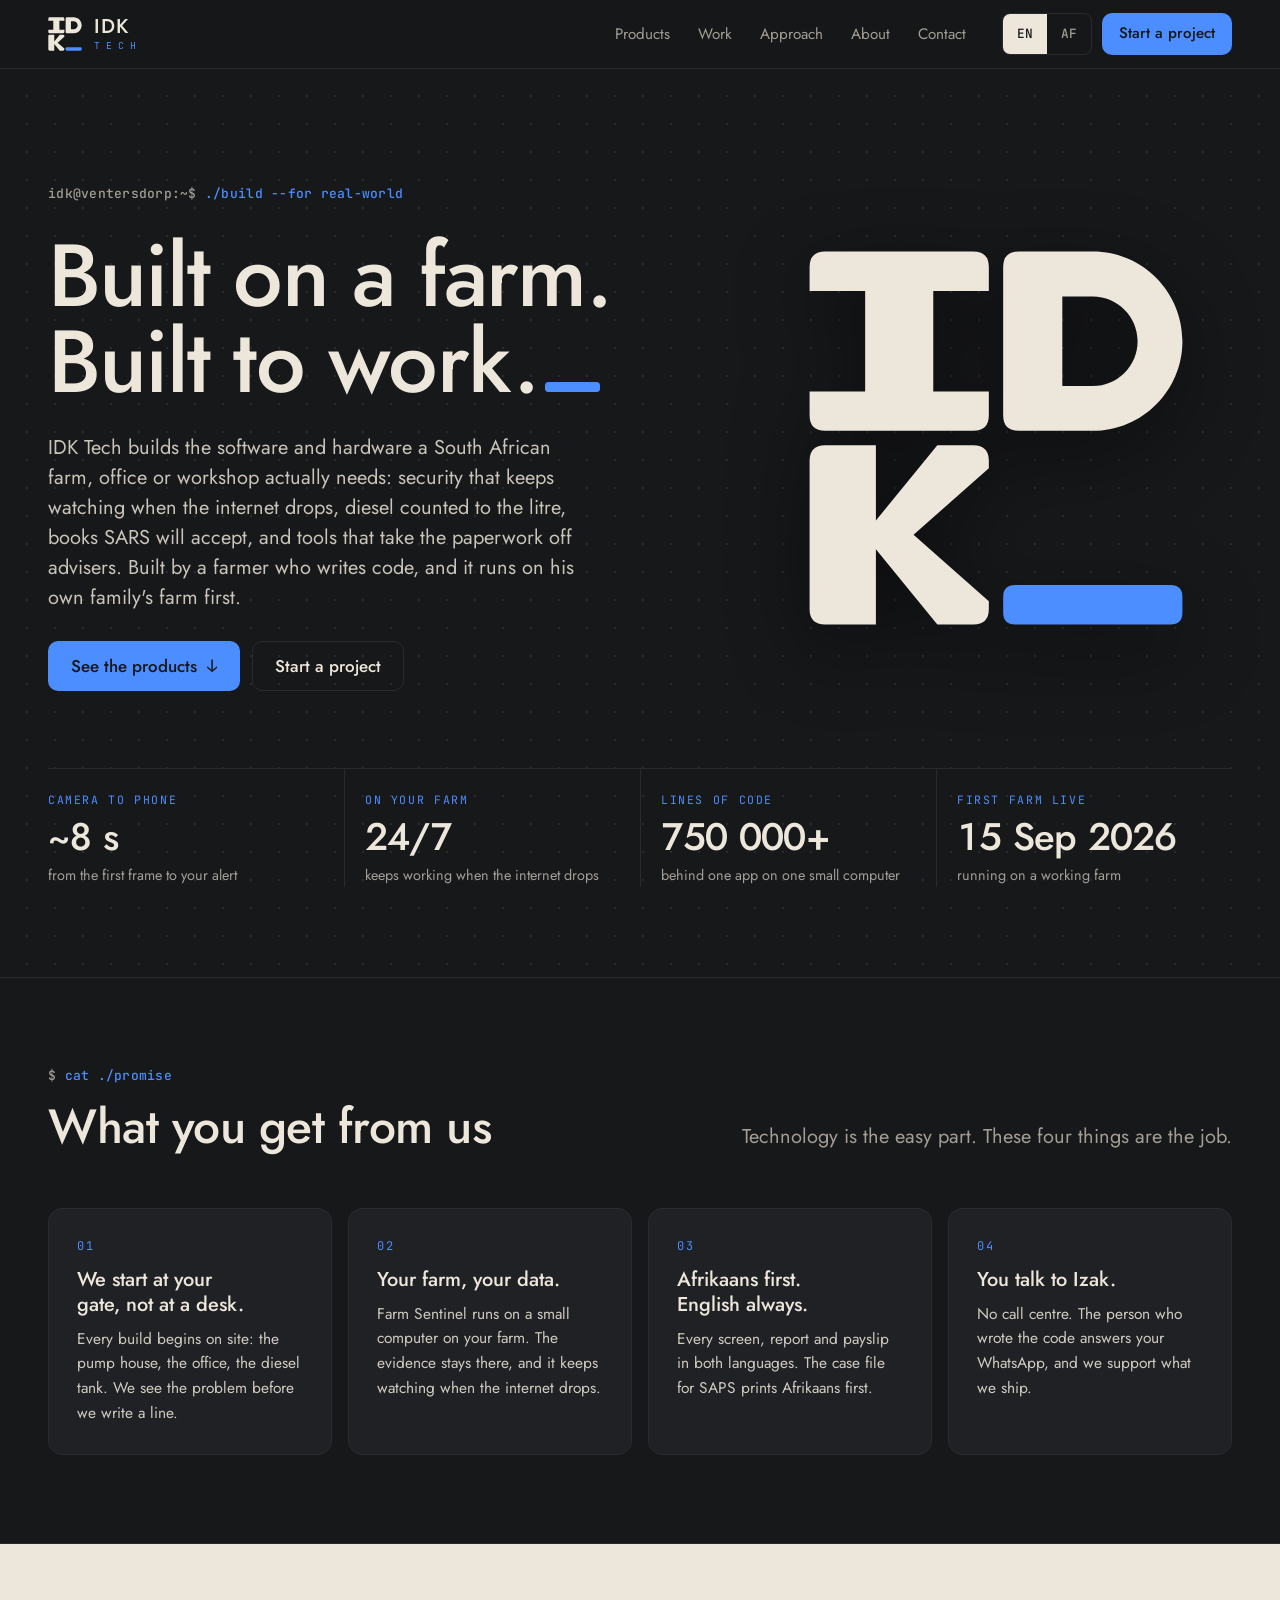
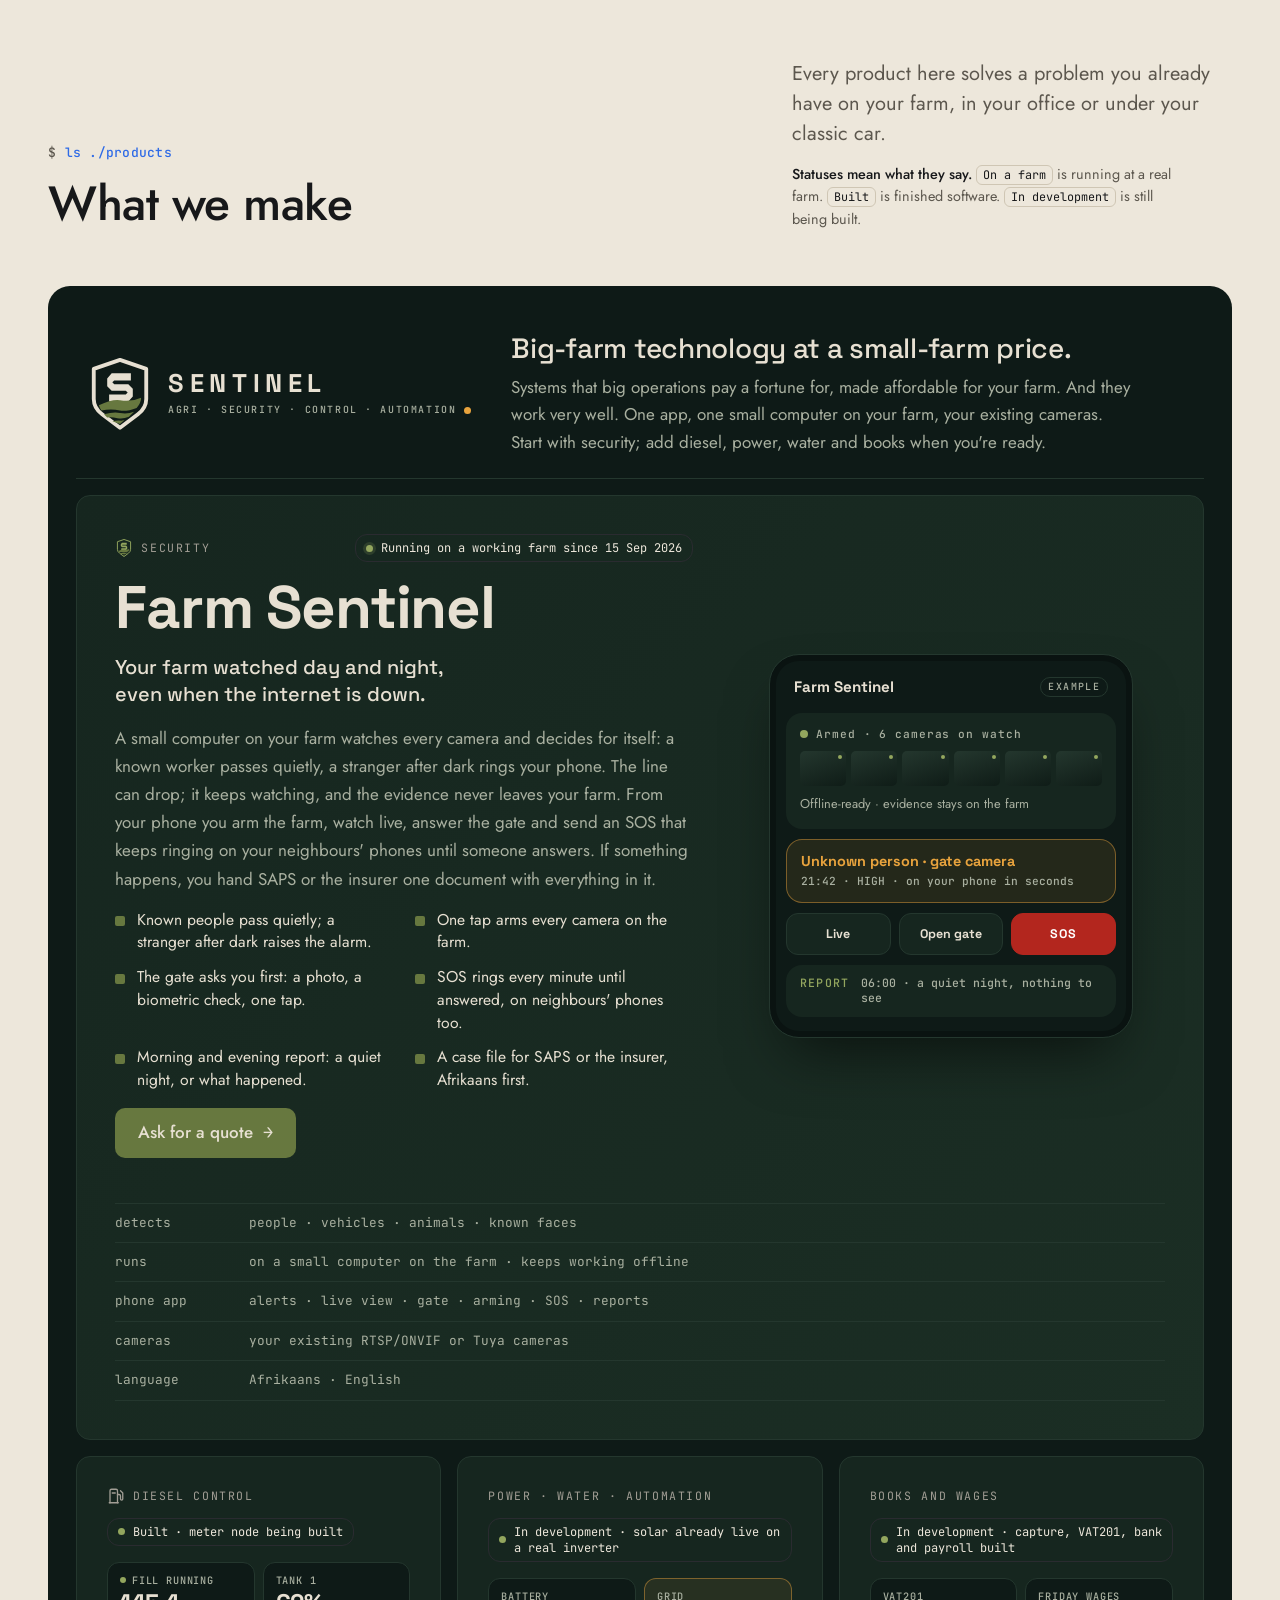
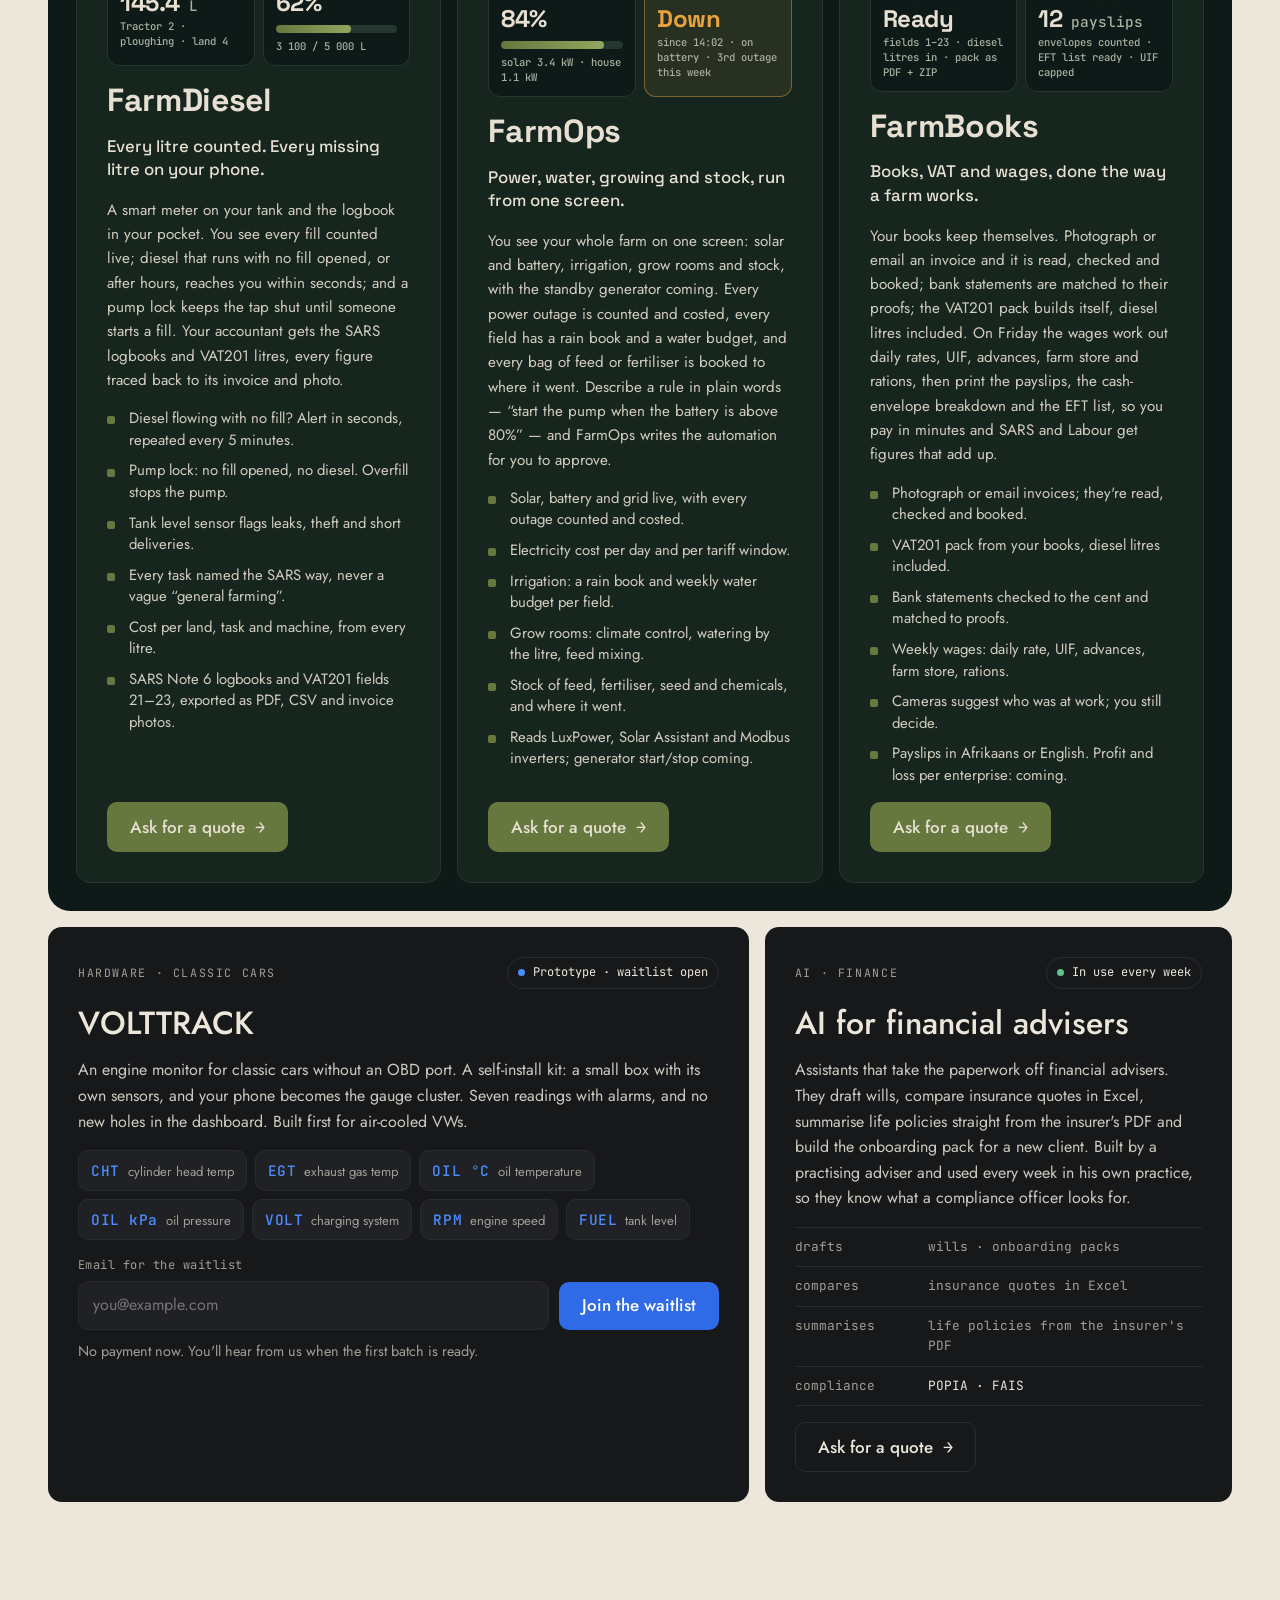
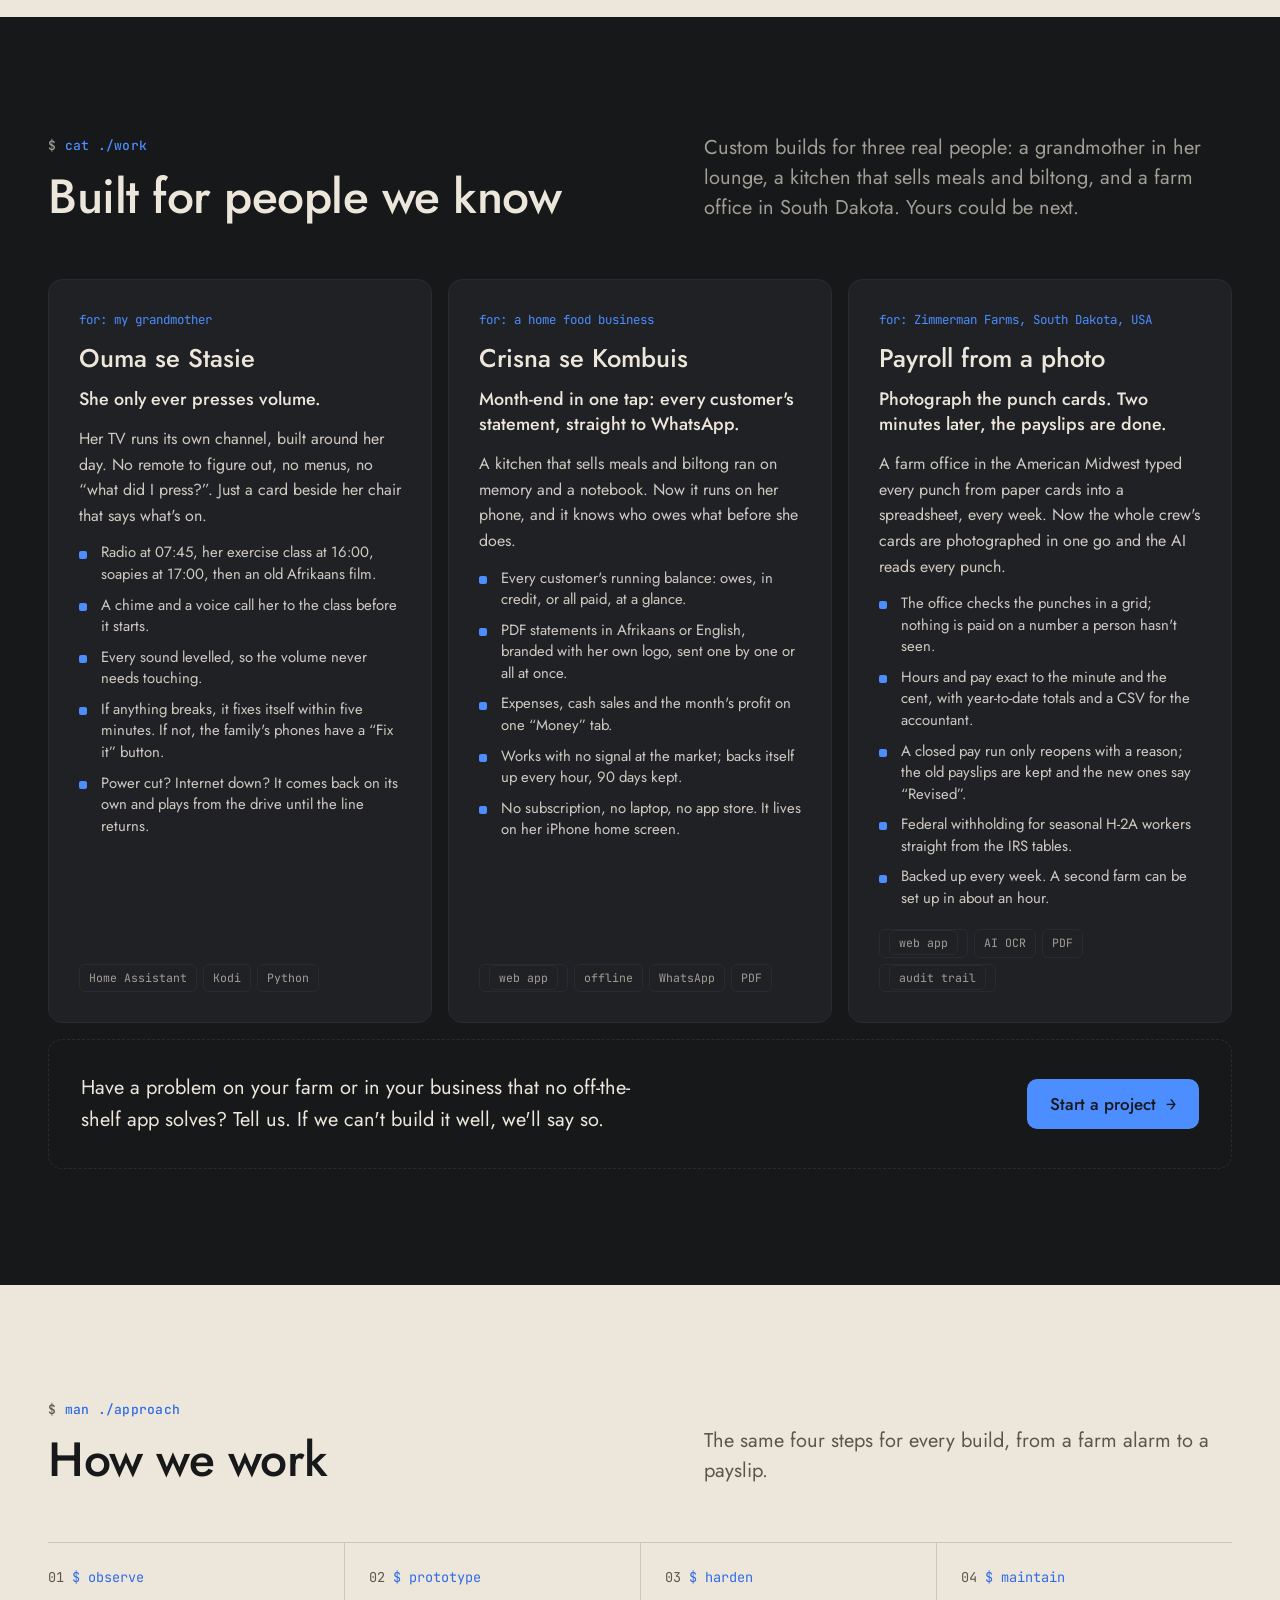
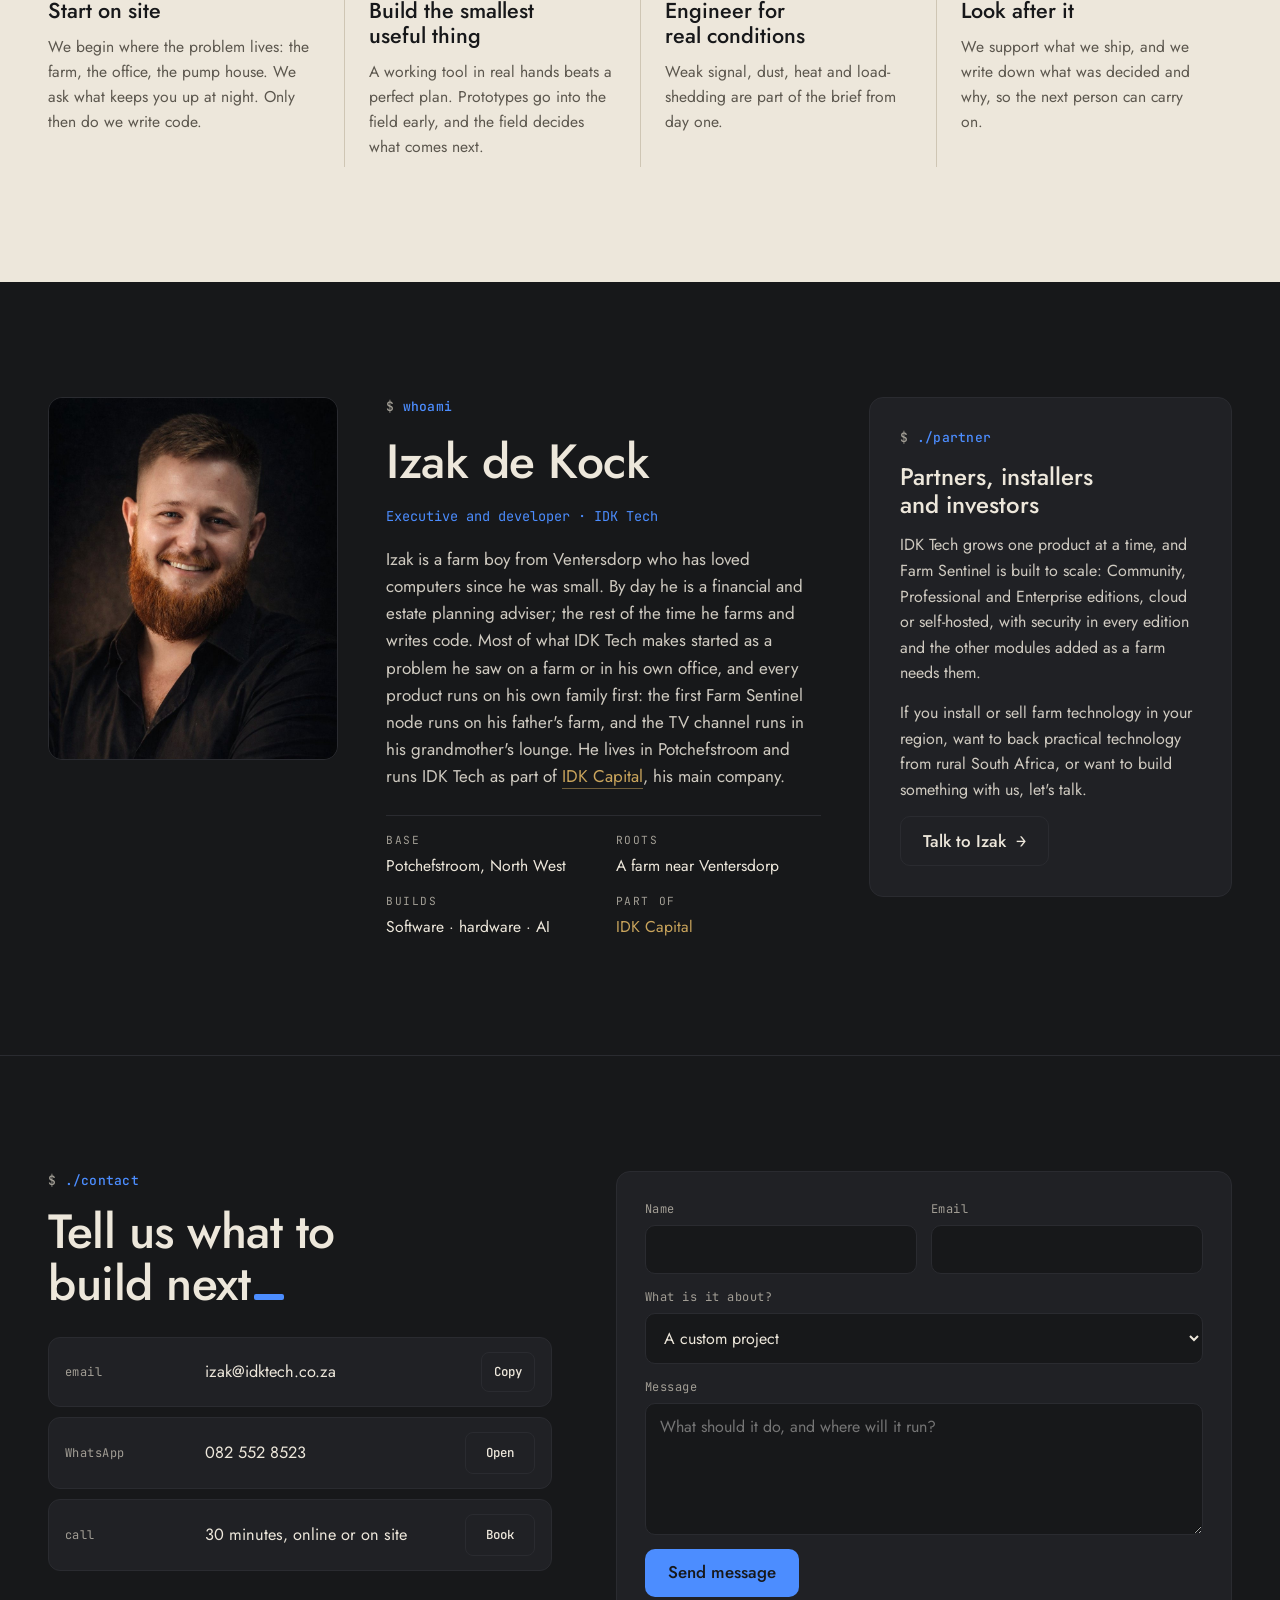
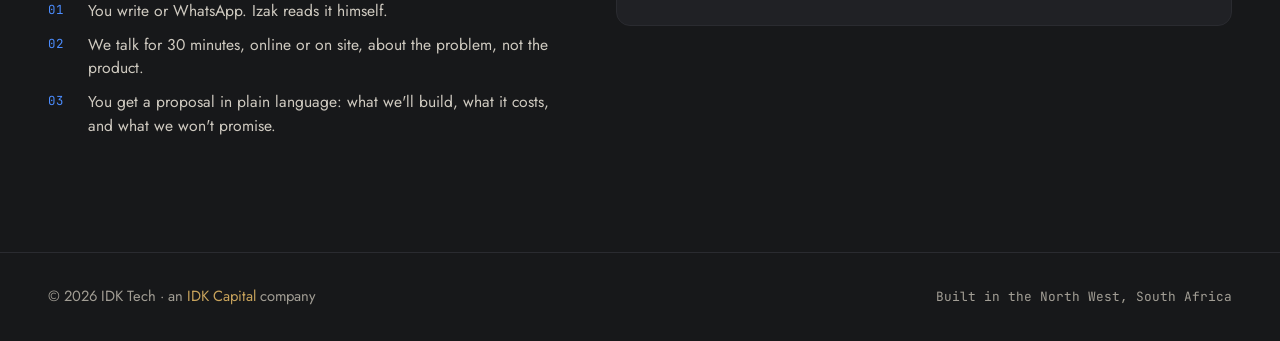
==== index.html @ 96b6be03 "Farm Sentinel as the featured product; live tiles on Diesel, Ops and Books; portrait; livelier case " ====
<!doctype html>
<html lang="en">
<head>
<meta charset="utf-8">
<meta name="viewport" content="width=device-width, initial-scale=1, viewport-fit=cover">
<title>IDK Tech · Built on a farm. Built to work.</title>
<meta name="description" content="IDK Tech builds software and hardware for South African farms, small businesses and classic cars: Farm Sentinel security, FarmDiesel, FarmOps, FarmBooks, VOLTTRACK and AI tools for financial advisers. Built on a farm near Ventersdorp.">
<meta name="theme-color" content="#17181A">
<link rel="icon" href="favicon.svg" type="image/svg+xml">
<link rel="icon" href="favicon-32.png" sizes="32x32" type="image/png">
<link rel="apple-touch-icon" href="apple-touch-icon.png">
<meta property="og:type" content="website">
<meta property="og:title" content="IDK Tech · Built on a farm. Built to work.">
<meta property="og:locale" content="en_ZA">
<meta property="og:locale:alternate" content="af_ZA">
<meta property="og:description" content="IDK Tech builds software and hardware for South African farms, small businesses and classic cars: Farm Sentinel security, FarmDiesel, FarmOps, FarmBooks, VOLTTRACK and AI tools for financial advisers. Built on a farm near Ventersdorp.">
<meta property="og:url" content="https://idktech.co.za/">
<meta property="og:image" content="https://idktech.co.za/og.png">
<meta name="twitter:card" content="summary_large_image">
<link rel="canonical" href="https://idktech.co.za/">
<script type="application/ld+json">{"@context":"https://schema.org","@type":"Organization","name":"IDK Tech","url":"https://idktech.co.za/","logo":"https://idktech.co.za/apple-touch-icon.png","description":"IDK Tech builds software and hardware for South African farms, small businesses and classic cars: Farm Sentinel security, FarmDiesel, FarmOps, FarmBooks, VOLTTRACK and AI tools for financial advisers. Built on a farm near Ventersdorp.","email":"izak@idktech.co.za","telephone":"+27825528523","parentOrganization":{"@type":"Organization","name":"IDK Capital","url":"https://idkcapital.co.za/"},"founder":{"@type":"Person","name":"Izak de Kock"},"address":{"@type":"PostalAddress","addressLocality":"Potchefstroom","addressRegion":"North West","addressCountry":"ZA"},"knowsLanguage":["en","af"]}</script>
<link rel="preconnect" href="https://fonts.googleapis.com"><link rel="preconnect" href="https://fonts.gstatic.com" crossorigin><link rel="stylesheet" href="https://fonts.googleapis.com/css2?family=JetBrains+Mono:wght@400;500&family=Jost:wght@400;500&family=Space+Grotesk:wght@500;700&display=swap">
<link rel="stylesheet" href="style.css">
</head>
<body>
<div id="site" data-lang="en">

<header class="site-header">
  <div class="wrap">
    <a class="brand" href="#top" aria-label="IDK Tech home">
      <svg viewBox="-6 -6 636 636" aria-hidden="true"><path d="M350 0H474C556.8 0 624 67.2 624 150C624 232.8 556.8 300 474 300H350Q324 300 324 274V26Q324 0 350 0ZM26 324H111V450L213.8 324H274Q300 324 300 350V362.8L174 474L300 585.2V598Q300 624 274 624H213.8L111 498V624H26Q0 624 0 598V350Q0 324 26 324ZM26 0H274Q300 0 300 26V66H207V234H300V274Q300 300 274 300H26Q0 300 0 274V234H93V66H0V26Q0 0 26 0ZM423 75V225H474C515.4 225 549 191.4 549 150C549 108.6 515.4 75 474 75Z" fill="#EDE7DB" fill-rule="evenodd"/><path class="mark-cursor" d="M344 558H604Q624 558 624 578V604Q624 624 604 624H344Q324 624 324 604V578Q324 558 344 558Z" fill="#4C8DFF"/></svg>
      <span class="brand-word"><b>IDK</b><span>TECH</span></span>
    </a>
    <nav class="nav" id="nav" aria-label="Main">
      <a href="#products"><span class="en">Products</span><span class="af">Produkte</span></a>
      <a href="#work"><span class="en">Work</span><span class="af">Werk</span></a>
      <a href="#approach"><span class="en">Approach</span><span class="af">Werkwyse</span></a>
      <a href="#about"><span class="en">About</span><span class="af">Oor ons</span></a>
      <a href="#contact"><span class="en">Contact</span><span class="af">Kontak</span></a>
    </nav>
    <div class="header-tools">
      <div class="lang" role="group" aria-label="Language / Taal">
        <button type="button" id="lang-en" data-set-lang="en" aria-pressed="true">EN</button>
        <button type="button" id="lang-af" data-set-lang="af" aria-pressed="false">AF</button>
      </div>
      <button type="button" class="menu-btn" id="menu-btn" aria-expanded="false" aria-controls="nav"><span class="en">Menu</span><span class="af">Kieslys</span></button>
      <a class="btn btn-primary header-cta" href="#contact"><span class="en">Start a project</span><span class="af">Begin 'n projek</span></a>
    </div>
  </div>
</header>

<main id="top">

<!-- ================= HERO ================= -->
<section class="hero" aria-labelledby="hero-title">
  <div class="wrap">
    <div class="hero-copy">
      <p class="eyebrow"><span class="prompt">idk@ventersdorp:~$</span> ./build --for real-world</p>
      <h1 id="hero-title"><span class="en">Built on a farm.<br>Built to work.</span><span class="af">Op 'n plaas gebou.<br>Gebou om te werk.</span><span class="cursor" aria-hidden="true"></span></h1>
      <p class="lede en">IDK Tech builds the software and hardware a South African farm, office or workshop actually needs: security that keeps watching when the internet drops, diesel counted to the litre, books SARS will accept, and tools that take the paperwork off advisers. Built by a farmer who writes code, and it runs on his own family's farm first.</p>
      <p class="lede af">IDK Tech bou die sagteware en hardeware wat 'n Suid-Afrikaanse plaas, kantoor of werkswinkel regtig nodig het: sekuriteit wat bly waak as die internet val, diesel tot op die liter getel, boeke wat SARS sal aanvaar, en gereedskap wat die papierwerk van adviseurs afhaal. Gebou deur 'n boer wat kode skryf, en dit loop eerste op sy eie familie se plaas.</p>
      <div class="hero-actions">
        <a class="btn btn-primary" href="#products"><span class="en">See the products</span><span class="af">Sien die produkte</span> <span class="arrow" aria-hidden="true">↓</span></a>
        <a class="btn btn-ghost" href="#contact"><span class="en">Start a project</span><span class="af">Begin 'n projek</span></a>
      </div>
    </div>
    <div class="hero-side">
      <div class="hero-mark" aria-hidden="true">
        <svg viewBox="-6 -6 636 636"><path d="M350 0H474C556.8 0 624 67.2 624 150C624 232.8 556.8 300 474 300H350Q324 300 324 274V26Q324 0 350 0ZM26 324H111V450L213.8 324H274Q300 324 300 350V362.8L174 474L300 585.2V598Q300 624 274 624H213.8L111 498V624H26Q0 624 0 598V350Q0 324 26 324ZM26 0H274Q300 0 300 26V66H207V234H300V274Q300 300 274 300H26Q0 300 0 274V234H93V66H0V26Q0 0 26 0ZM423 75V225H474C515.4 225 549 191.4 549 150C549 108.6 515.4 75 474 75Z" fill="#EDE7DB" fill-rule="evenodd"/><path class="mark-cursor" d="M344 558H604Q624 558 624 578V604Q624 624 604 624H344Q324 624 324 604V578Q324 558 344 558Z" fill="#4C8DFF"/></svg>
      </div>
    </div>
  </div>
  <div class="wrap stats-wrap">
    <dl class="stats">
      <div><dt><span class="en">camera to phone</span><span class="af">kamera tot foon</span></dt><dd>~8 s</dd><p><span class="en">from the first frame to your alert</span><span class="af">van die eerste raam tot jou waarskuwing</span></p></div>
      <div><dt><span class="en">on your farm</span><span class="af">op jou plaas</span></dt><dd>24/7</dd><p><span class="en">keeps working when the internet drops</span><span class="af">werk aan as die internet val</span></p></div>
      <div><dt><span class="en">lines of code</span><span class="af">reëls kode</span></dt><dd>750 000+</dd><p><span class="en">behind one app on one small computer</span><span class="af">agter een app op een klein rekenaar</span></p></div>
      <div><dt><span class="en">first farm live</span><span class="af">eerste plaas lewendig</span></dt><dd>15 Sep 2026</dd><p><span class="en">running on a working farm</span><span class="af">loop op 'n werkende plaas</span></p></div>
    </dl>
  </div>
</section>

<!-- ================= PROMISE ================= -->
<section class="band promise" id="promise" aria-labelledby="promise-title">
  <div class="wrap">
    <div class="band-head">
      <div class="titles">
        <p class="eyebrow"><span class="prompt">$</span> cat ./promise</p>
        <h2 id="promise-title"><span class="en">What you get from us</span><span class="af">Wat jy by ons kry</span></h2>
      </div>
      <p class="lede en">Technology is the easy part. These four things are the job.</p>
      <p class="lede af">Tegnologie is die maklike deel. Hierdie vier dinge is die werk.</p>
    </div>
    <div class="vows">
      <div class="vow reveal">
        <span class="vow-n">01</span>
        <h3><span class="en">We start at your gate, not at a desk.</span><span class="af">Ons begin by jou hek, nie by 'n lessenaar nie.</span></h3>
        <p class="en">Every build begins on site: the pump house, the office, the diesel tank. We see the problem before we write a line.</p>
        <p class="af">Elke bouwerk begin op die terrein: die pomphuis, die kantoor, die dieseltenk. Ons sien die probleem voor ons 'n reël skryf.</p>
      </div>
      <div class="vow reveal">
        <span class="vow-n">02</span>
        <h3><span class="en">Your farm, your data.</span><span class="af">Jou plaas, jou data.</span></h3>
        <p class="en">Farm Sentinel runs on a small computer on your farm. The evidence stays there, and it keeps watching when the internet drops.</p>
        <p class="af">Farm Sentinel loop op 'n klein rekenaar op jou plaas. Die bewyse bly daar, en dit hou aan waak as die internet val.</p>
      </div>
      <div class="vow reveal">
        <span class="vow-n">03</span>
        <h3><span class="en">Afrikaans first. English always.</span><span class="af">Afrikaans eerste. Engels altyd.</span></h3>
        <p class="en">Every screen, report and payslip in both languages. The case file for SAPS prints Afrikaans first.</p>
        <p class="af">Elke skerm, verslag en betaalstrokie in albei tale. Die saakleer vir die SAPD druk Afrikaans eerste.</p>
      </div>
      <div class="vow reveal">
        <span class="vow-n">04</span>
        <h3><span class="en">You talk to Izak.</span><span class="af">Jy praat met Izak.</span></h3>
        <p class="en">No call centre. The person who wrote the code answers your WhatsApp, and we support what we ship.</p>
        <p class="af">Geen inbelsentrum nie. Die persoon wat die kode geskryf het, antwoord jou WhatsApp, en ons ondersteun wat ons lewer.</p>
      </div>
    </div>
  </div>
</section>

<!-- ================= PRODUCTS ================= -->
<section class="band on-kalk" id="products" aria-labelledby="products-title">
  <div class="wrap">
    <div class="band-head">
      <div class="titles">
        <p class="eyebrow"><span class="prompt">$</span> ls ./products</p>
        <h2 id="products-title"><span class="en">What we make</span><span class="af">Wat ons maak</span></h2>
      </div>
      <div>
        <p class="lede en">Every product here solves a problem you already have on your farm, in your office or under your classic car.</p>
        <p class="lede af">Elke produk hier los 'n probleem op wat jy reeds op jou plaas, in jou kantoor of onder jou klassieke kar het.</p>
        <p class="legend en"><b>Statuses mean what they say.</b> <i>On a farm</i> is running at a real farm. <i>Built</i> is finished software. <i>In development</i> is still being built.</p>
        <p class="legend af"><b>Statusse beteken wat hulle sê.</b> <i>Op 'n plaas</i> loop op 'n regte plaas. <i>Gebou</i> is klaar sagteware. <i>In ontwikkeling</i> word nog gebou.</p>
      </div>
    </div>

    <div class="family reveal">
      <div class="fam-head">
        <div class="fam-lockup">
          <svg class="crest" viewBox="0 0 100 112" aria-hidden="true"><path d="M50 3 L91 17 V64 Q91 78 78 88 L50 109 L22 88 Q9 78 9 64 V17 Z" fill="none" stroke="currentColor" stroke-width="6" stroke-linejoin="round"/><path d="M67 24 H37 L30 32 V44 L37 51 H59 L62 54 L59 57 H33 V68 H63 L70 60 V48 L63 41 H41 L38 38 L41 35 H67 Z" fill="currentColor"/><path d="M17 74 Q38 64 50 66 Q68 69 83 62 Q83 70 76 78 Q60 84 50 82 Q36 79 21 82 Q18 78 17 74 Z" fill="#67783F"/><path d="M25 88 Q40 84 50 86 Q62 88 72 84 L64 92 Q54 96 46 94 Q37 92 30 93 Z" fill="#67783F"/><path d="M38 99 Q46 97 52 98 L57 97 L50 103 Z" fill="#67783F"/></svg>
          <div><p class="fam-word">SENTINEL</p><p class="fam-strap">AGRI · SECURITY · CONTROL · AUTOMATION<span class="watch-dot" aria-hidden="true"></span></p></div>
        </div>
        <div class="fam-pitch">
          <p class="fam-title"><span class="en">Big-farm technology at a small-farm price.</span><span class="af">Grootplaas-tegnologie teen 'n kleinplaas-prys.</span></p>
          <p class="fam-sub"><span class="en">Systems that big operations pay a fortune for, made affordable for your farm. And they work very well. One app, one small computer on your farm, your existing cameras. Start with security; add diesel, power, water and books when you're ready.</span><span class="af">Stelsels waarvoor groot boerderye 'n fortuin betaal, bekostigbaar gemaak vir jou plaas. En hulle werk baie goed. Een app, een klein rekenaar op jou plaas, jou bestaande kameras. Begin met sekuriteit; voeg diesel, krag, water en boeke by wanneer jy gereed is.</span></p>
        </div>
      </div>

      <article class="featured" aria-labelledby="p-sentinel">
        <div class="featured-copy">
          <div class="card-top">
            <span class="tag fam-tag"><svg class="crest-sm" viewBox="0 0 100 112" aria-hidden="true"><path d="M50 3 L91 17 V64 Q91 78 78 88 L50 109 L22 88 Q9 78 9 64 V17 Z" fill="none" stroke="currentColor" stroke-width="6" stroke-linejoin="round"/><path d="M67 24 H37 L30 32 V44 L37 51 H59 L62 54 L59 57 H33 V68 H63 L70 60 V48 L63 41 H41 L38 38 L41 35 H67 Z" fill="currentColor"/><path d="M17 74 Q38 64 50 66 Q68 69 83 62 Q83 70 76 78 Q60 84 50 82 Q36 79 21 82 Q18 78 17 74 Z" fill="#67783F"/><path d="M25 88 Q40 84 50 86 Q62 88 72 84 L64 92 Q54 96 46 94 Q37 92 30 93 Z" fill="#67783F"/><path d="M38 99 Q46 97 52 98 L57 97 L50 103 Z" fill="#67783F"/></svg><span class="en">Security</span><span class="af">Sekuriteit</span></span>
            <span class="status fam-status live"><span class="en">Running on a working farm since 15 Sep 2026</span><span class="af">Loop sedert 15 Sep 2026 op 'n werkende plaas</span></span>
          </div>
          <h3 id="p-sentinel" class="featured-name">Farm Sentinel</h3>
          <p class="featured-tag"><span class="en">Your farm watched day and night, even when the internet is down.</span><span class="af">Jou plaas dag en nag bewaak, selfs as die internet af is.</span></p>
          <p class="en desc">A small computer on your farm watches every camera and decides for itself: a known worker passes quietly, a stranger after dark rings your phone. The line can drop; it keeps watching, and the evidence never leaves your farm. From your phone you arm the farm, watch live, answer the gate and send an SOS that keeps ringing on your neighbours' phones until someone answers. If something happens, you hand SAPS or the insurer one document with everything in it.</p>
          <p class="af desc">'n Klein rekenaar op jou plaas hou elke kamera dop en besluit self: 'n bekende werker gaan stil verby, 'n vreemdeling ná donker lui jou foon. Die lyn kan val; dit hou aan waak, en die bewyse verlaat nooit jou plaas nie. Van jou foon af sit jy die plaas op wag, kyk jy lewendig, antwoord jy die hek en stuur jy 'n SOS wat op jou bure se fone aanhou lui totdat iemand antwoord. As iets gebeur, gee jy die SAPD of die versekeraar een dokument met alles daarin.</p>
          <ul class="feat"><li><span class="en">Known people pass quietly; a stranger after dark raises the alarm.</span><span class="af">Bekende mense gaan stil verby; 'n vreemdeling ná donker lui die alarm.</span></li><li><span class="en">One tap arms every camera on the farm.</span><span class="af">Een tik sit elke kamera op die plaas op wag.</span></li><li><span class="en">The gate asks you first: a photo, a biometric check, one tap.</span><span class="af">Die hek vra jou eers: 'n foto, 'n biometriese kontrole, een tik.</span></li><li><span class="en">SOS rings every minute until answered, on neighbours' phones too.</span><span class="af">SOS lui elke minuut tot iemand antwoord, ook op bure se fone.</span></li><li><span class="en">Morning and evening report: a quiet night, or what happened.</span><span class="af">Oggend- en aandverslag: 'n stil nag, of wat gebeur het.</span></li><li><span class="en">A case file for SAPS or the insurer, Afrikaans first.</span><span class="af">'n Saakleer vir SAPD of die versekeraar, Afrikaans eerste.</span></li></ul>
          <a class="btn btn-fam" href="#contact" data-topic="sentinel"><span class="en">Ask for a quote</span><span class="af">Vra 'n kwotasie</span> <span class="arrow" aria-hidden="true">→</span></a>
        </div>
        <div class="featured-screen" aria-label="Example screen" role="img">
          <div class="phone">
            <div class="ph-top"><span>Farm Sentinel</span><span class="ph-ex"><span class="en">example</span><span class="af">voorbeeld</span></span></div>
            <div class="ph-live">
              <div class="ph-live-k"><span class="pulse" aria-hidden="true"></span><span class="en">Armed · 6 cameras on watch</span><span class="af">Op wag · 6 kameras waak</span></div>
              <div class="ph-cams" aria-hidden="true"><span></span><span></span><span></span><span></span><span></span><span></span></div>
              <div class="ph-live-meta"><span class="en">Offline-ready · evidence stays on the farm</span><span class="af">Werk sonder internet · bewyse bly op die plaas</span></div>
            </div>
            <div class="ph-alert">
              <b><span class="en">Unknown person · gate camera</span><span class="af">Onbekende persoon · hekkamera</span></b>
              <span><span class="en">21:42 · HIGH · on your phone in seconds</span><span class="af">21:42 · HOOG · binne sekondes op jou foon</span></span>
            </div>
            <div class="ph-actions" aria-hidden="true"><span><span class="en">Live</span><span class="af">Lewendig</span></span><span><span class="en">Open gate</span><span class="af">Maak hek oop</span></span><span class="sos">SOS</span></div>
            <div class="ph-row"><span><span class="en">REPORT</span><span class="af">VERSLAG</span></span><span><span class="en">06:00 · a quiet night, nothing to see</span><span class="af">06:00 · 'n stil nag, niks om te sien nie</span></span></div>
          </div>
        </div>
        <div class="featured-spec"><ul class="spec"><li><span><span class="en">detects</span><span class="af">herken</span></span><span><span class="en">people · vehicles · animals · known faces</span><span class="af">mense · voertuie · diere · bekende gesigte</span></span></li><li><span><span class="en">runs</span><span class="af">loop</span></span><span><span class="en">on a small computer on the farm · keeps working offline</span><span class="af">op 'n klein rekenaar op die plaas · werk aan sonder internet</span></span></li><li><span><span class="en">phone app</span><span class="af">foon-app</span></span><span><span class="en">alerts · live view · gate · arming · SOS · reports</span><span class="af">waarskuwings · lewendige beeld · hek · op wag · SOS · verslae</span></span></li><li><span><span class="en">cameras</span><span class="af">kameras</span></span><span><span class="en">your existing RTSP/ONVIF or Tuya cameras</span><span class="af">jou bestaande RTSP/ONVIF- of Tuya-kameras</span></span></li><li><span><span class="en">language</span><span class="af">taal</span></span><span><span class="en">Afrikaans · English</span><span class="af">Afrikaans · Engels</span></span></li></ul></div>
      </article>

      <div class="cards-3">
        <article class="card fam-card" aria-labelledby="p-diesel">
          <div class="card-top">
            <span class="tag fam-tag"><span class="fuel-ic"><svg viewBox="0 0 24 24" fill="none" stroke="currentColor" stroke-width="1.75" stroke-linecap="round" stroke-linejoin="round" aria-hidden="true"><path d="M4 21V5a2 2 0 0 1 2-2h6a2 2 0 0 1 2 2v16"/><path d="M3 21h12"/><path d="M7 8h4"/><path d="M14 10h2a2 2 0 0 1 2 2v4a1.5 1.5 0 0 0 3 0V8l-3-3"/></svg></span><span class="en">Diesel control</span><span class="af">Dieselbeheer</span></span>
            <span class="status fam-status"><span class="en">Built · meter node being built</span><span class="af">Gebou · meternodus word gebou</span></span>
          </div>
          <div class="tiles" aria-label="Example" role="img">
            <div class="tile"><span class="tile-k"><span class="pulse" aria-hidden="true"></span><span class="en">Fill running</span><span class="af">Vulling loop</span></span><span class="tile-v"><b id="diesel-counter">142.6</b> L</span><span class="tile-m"><span class="en">Tractor 2 · ploughing · land 4</span><span class="af">Trekker 2 · ploeg · land 4</span></span></div>
            <div class="tile"><span class="tile-k"><span class="en">Tank 1</span><span class="af">Tenk 1</span></span><span class="tile-v"><b>62%</b></span><div class="gauge"><div class="gauge-fill" style="width:62%"></div></div><span class="tile-m">3 100 / 5 000 L</span></div>
          </div>
          <h3 id="p-diesel">FarmDiesel</h3>
          <p class="card-tagline"><span class="en">Every litre counted. Every missing litre on your phone.</span><span class="af">Elke liter getel. Elke liter wat wegraak, op jou foon.</span></p>
          <p class="desc en">A smart meter on your tank and the logbook in your pocket. You see every fill counted live; diesel that runs with no fill opened, or after hours, reaches you within seconds; and a pump lock keeps the tap shut until someone starts a fill. Your accountant gets the SARS logbooks and VAT201 litres, every figure traced back to its invoice and photo.</p>
          <p class="desc af">'n Slim meter op jou tenk en die logboek in jou sak. Jy sien elke vulling lewendig getel; diesel wat loop sonder dat iemand 'n vulling oopgemaak het, of ná ure, is binne sekondes by jou; en 'n pompslot hou die kraan toe totdat iemand 'n vulling begin. Jou rekenmeester kry die SARS-logboeke en BTW201-liters, met elke syfer terug na sy faktuur en foto.</p>
          <ul class="feat"><li><span class="en">Diesel flowing with no fill? Alert in seconds, repeated every 5 minutes.</span><span class="af">Diesel loop sonder vulling? Waarskuwing binne sekondes, elke 5 minute weer.</span></li><li><span class="en">Pump lock: no fill opened, no diesel. Overfill stops the pump.</span><span class="af">Pompslot: geen vulling oop nie, geen diesel nie. Oorvul stop die pomp.</span></li><li><span class="en">Tank level sensor flags leaks, theft and short deliveries.</span><span class="af">Tenkvlakmeter wys lekke, diefstal en aflewerings wat kort kom.</span></li><li><span class="en">Every task named the SARS way, never a vague “general farming”.</span><span class="af">Elke taak soos SARS dit noem, nooit 'n vae “algemene boerdery” nie.</span></li><li><span class="en">Cost per land, task and machine, from every litre.</span><span class="af">Koste per land, taak en masjien, uit elke liter.</span></li><li><span class="en">SARS Note 6 logbooks and VAT201 fields 21–23, exported as PDF, CSV and invoice photos.</span><span class="af">SARS Nota 6-logboeke en BTW201-velde 21–23, uitgevoer as PDF, CSV en faktuurfoto's.</span></li></ul>
          <a class="btn btn-fam" href="#contact" data-topic="diesel"><span class="en">Ask for a quote</span><span class="af">Vra 'n kwotasie</span> <span class="arrow" aria-hidden="true">→</span></a>
        </article>
        <article class="card fam-card" aria-labelledby="p-ops">
          <div class="card-top">
            <span class="tag fam-tag"><span class="en">Power · water · automation</span><span class="af">Krag · water · outomatisering</span></span>
            <span class="status fam-status"><span class="en">In development · solar already live on a real inverter</span><span class="af">In ontwikkeling · son-monitering loop reeds op 'n regte omsetter</span></span>
          </div>
          <div class="tiles" aria-label="Example" role="img">
            <div class="tile"><span class="tile-k"><span class="en">Battery</span><span class="af">Battery</span></span><span class="tile-v"><b>84%</b></span><div class="gauge"><div class="gauge-fill" style="width:84%"></div></div><span class="tile-m"><span class="en">solar 3.4 kW · house 1.1 kW</span><span class="af">son 3,4 kW · huis 1,1 kW</span></span></div>
            <div class="tile warn"><span class="tile-k"><span class="en">Grid</span><span class="af">Netwerk</span></span><span class="tile-v"><b><span class="en">Down</span><span class="af">Af</span></b></span><span class="tile-m"><span class="en">since 14:02 · on battery · 3rd outage this week</span><span class="af">sedert 14:02 · op battery · 3de onderbreking dié week</span></span></div>
          </div>
          <h3 id="p-ops">FarmOps</h3>
          <p class="card-tagline"><span class="en">Power, water, growing and stock, run from one screen.</span><span class="af">Krag, water, kweek en voorraad, vanuit een skerm bestuur.</span></p>
          <p class="desc en">You see your whole farm on one screen: solar and battery, irrigation, grow rooms and stock, with the standby generator coming. Every power outage is counted and costed, every field has a rain book and a water budget, and every bag of feed or fertiliser is booked to where it went. Describe a rule in plain words — “start the pump when the battery is above 80%” — and FarmOps writes the automation for you to approve.</p>
          <p class="desc af">Jy sien jou hele plaas op een skerm: son en battery, besproeiing, kweekkamers en voorraad, met die bystand-kragopwekker op pad. Elke kragonderbreking word getel en gekos, elke land het 'n reënboek en 'n waterbegroting, en elke sak voer of kunsmis word geboek na waarheen dit gegaan het. Beskryf 'n reël in gewone woorde — “skakel die pomp aan as die battery bo 80% is” — en FarmOps skryf die outomatisering vir jou om goed te keur.</p>
          <ul class="feat"><li><span class="en">Solar, battery and grid live, with every outage counted and costed.</span><span class="af">Son, battery en netwerk lewendig, met elke kragonderbreking getel en gekos.</span></li><li><span class="en">Electricity cost per day and per tariff window.</span><span class="af">Kragkoste per dag en per tariefvenster.</span></li><li><span class="en">Irrigation: a rain book and weekly water budget per field.</span><span class="af">Besproeiing: 'n reënboek en weeklikse waterbegroting per land.</span></li><li><span class="en">Grow rooms: climate control, watering by the litre, feed mixing.</span><span class="af">Kweekkamers: klimaatbeheer, water by die liter, voeding gemeng.</span></li><li><span class="en">Stock of feed, fertiliser, seed and chemicals, and where it went.</span><span class="af">Voorraad voer, kunsmis, saad en chemikalieë, en waarheen dit gegaan het.</span></li><li><span class="en">Reads LuxPower, Solar Assistant and Modbus inverters; generator start/stop coming.</span><span class="af">Lees LuxPower-, Solar Assistant- en Modbus-omsetters; kragopwekker-beheer kom.</span></li></ul>
          <a class="btn btn-fam" href="#contact" data-topic="ops"><span class="en">Ask for a quote</span><span class="af">Vra 'n kwotasie</span> <span class="arrow" aria-hidden="true">→</span></a>
        </article>
        <article class="card fam-card" aria-labelledby="p-books">
          <div class="card-top">
            <span class="tag fam-tag"><span class="en">Books and wages</span><span class="af">Boeke en lone</span></span>
            <span class="status fam-status"><span class="en">In development · capture, VAT201, bank and payroll built</span><span class="af">In ontwikkeling · vaslegging, BTW201, bank en lone gebou</span></span>
          </div>
          <div class="tiles" aria-label="Example" role="img">
            <div class="tile"><span class="tile-k"><span class="en">VAT201</span><span class="af">BTW201</span></span><span class="tile-v"><b><span class="en">Ready</span><span class="af">Gereed</span></b></span><span class="tile-m"><span class="en">fields 1–23 · diesel litres in · pack as PDF + ZIP</span><span class="af">velde 1–23 · dieselliters in · pak as PDF + ZIP</span></span></div>
            <div class="tile"><span class="tile-k"><span class="en">Friday wages</span><span class="af">Vrydag se lone</span></span><span class="tile-v"><b>12</b> <span class="en">payslips</span><span class="af">strokies</span></span><span class="tile-m"><span class="en">envelopes counted · EFT list ready · UIF capped</span><span class="af">koeverte getel · EFT-lys gereed · UIF beperk</span></span></div>
          </div>
          <h3 id="p-books">FarmBooks</h3>
          <p class="card-tagline"><span class="en">Books, VAT and wages, done the way a farm works.</span><span class="af">Boeke, BTW en lone, soos 'n plaas werk.</span></p>
          <p class="desc en">Your books keep themselves. Photograph or email an invoice and it is read, checked and booked; bank statements are matched to their proofs; the VAT201 pack builds itself, diesel litres included. On Friday the wages work out daily rates, UIF, advances, farm store and rations, then print the payslips, the cash-envelope breakdown and the EFT list, so you pay in minutes and SARS and Labour get figures that add up.</p>
          <p class="desc af">Jou boeke hou hulself. Neem 'n foto van 'n faktuur of e-pos dit, en dit word gelees, nagegaan en geboek; bankstate word teen hul bewyse afgemerk; die BTW201-pak stel homself saam, dieselliters ingesluit. Vrydag reken die lone dagtariewe, UIF, voorskotte, plaaswinkel en rantsoene uit, en druk dan die betaalstrokies, die kontant-koevert-uiteensetting en die EFT-lys, sodat jy in minute betaal en SARS en Arbeid syfers kry wat klop.</p>
          <ul class="feat"><li><span class="en">Photograph or email invoices; they're read, checked and booked.</span><span class="af">Neem 'n foto of e-pos fakture; hulle word gelees, nagegaan en geboek.</span></li><li><span class="en">VAT201 pack from your books, diesel litres included.</span><span class="af">BTW201-pak uit jou boeke, dieselliters ingesluit.</span></li><li><span class="en">Bank statements checked to the cent and matched to proofs.</span><span class="af">Bankstate tot op die sent nagegaan en teen bewyse afgemerk.</span></li><li><span class="en">Weekly wages: daily rate, UIF, advances, farm store, rations.</span><span class="af">Weeklikse lone: dagtarief, UIF, voorskotte, plaaswinkel, rantsoene.</span></li><li><span class="en">Cameras suggest who was at work; you still decide.</span><span class="af">Kameras stel voor wie by die werk was; jy besluit steeds.</span></li><li><span class="en">Payslips in Afrikaans or English. Profit and loss per enterprise: coming.</span><span class="af">Betaalstrokies in Afrikaans of Engels. Wins en verlies per vertakking: kom.</span></li></ul>
          <a class="btn btn-fam" href="#contact" data-topic="books"><span class="en">Ask for a quote</span><span class="af">Vra 'n kwotasie</span> <span class="arrow" aria-hidden="true">→</span></a>
        </article>
      </div>
    </div>

    <div class="cards-2">

      <article class="card reveal" aria-labelledby="p-volt" id="volttrack">
        <div class="card-top">
          <span class="tag"><span class="en">Hardware · classic cars</span><span class="af">Hardeware · klassieke karre</span></span>
          <span class="status"><span class="en">Prototype · waitlist open</span><span class="af">Prototipe · waglys oop</span></span>
        </div>
        <h3 id="p-volt">VOLTTRACK</h3>
        <p class="desc en">An engine monitor for classic cars without an OBD port. A self-install kit: a small box with its own sensors, and your phone becomes the gauge cluster. Seven readings with alarms, and no new holes in the dashboard. Built first for air-cooled VWs.</p>
        <p class="desc af">'n Enjinmonitor vir klassieke karre sonder 'n OBD-poort. 'n Kit wat jy self installeer: 'n klein boks met sy eie sensors, en jou foon word die meterpaneel. Sewe lesings met alarms, en geen nuwe gate in die paneel nie. Eerste gebou vir lugverkoelde VW's.</p>
        <div class="readings" role="list">
          <div class="reading" role="listitem"><b>CHT</b><span><span class="en">cylinder head temp</span><span class="af">silinderkop-temp</span></span></div>
          <div class="reading" role="listitem"><b>EGT</b><span><span class="en">exhaust gas temp</span><span class="af">uitlaatgas-temp</span></span></div>
          <div class="reading" role="listitem"><b>OIL °C</b><span><span class="en">oil temperature</span><span class="af">olietemperatuur</span></span></div>
          <div class="reading" role="listitem"><b>OIL kPa</b><span><span class="en">oil pressure</span><span class="af">oliedruk</span></span></div>
          <div class="reading" role="listitem"><b>VOLT</b><span><span class="en">charging system</span><span class="af">laaistelsel</span></span></div>
          <div class="reading" role="listitem"><b>RPM</b><span><span class="en">engine speed</span><span class="af">toere</span></span></div>
          <div class="reading" role="listitem"><b>FUEL</b><span><span class="en">tank level</span><span class="af">tenkvlak</span></span></div>
        </div>
        <form class="inline-form" id="waitlist-form" novalidate>
          <div class="field">
            <label for="waitlist-email"><span class="en">Email for the waitlist</span><span class="af">E-pos vir die waglys</span></label>
            <input id="waitlist-email" name="email" type="email" autocomplete="email" required data-ph-en="you@example.com" data-ph-af="jy@voorbeeld.co.za" placeholder="you@example.com">
          </div>
          <input class="hp" type="text" name="botcheck" tabindex="-1" autocomplete="off" aria-hidden="true">
          <button class="btn btn-primary" type="submit" id="waitlist-submit"><span class="en">Join the waitlist</span><span class="af">Sluit by die waglys aan</span></button>
          <p class="form-note" id="waitlist-note" role="status" aria-live="polite"><span class="en">No payment now. You'll hear from us when the first batch is ready.</span><span class="af">Geen betaling nou nie. Ons laat weet jou wanneer die eerste bondel gereed is.</span></p>
        </form>
      </article>

      <article class="card reveal" aria-labelledby="p-adviser">
        <div class="card-top">
          <span class="tag"><span class="en">AI · finance</span><span class="af">KI · finansies</span></span>
          <span class="status live"><span class="en">In use every week</span><span class="af">Elke week in gebruik</span></span>
        </div>
        <h3 id="p-adviser"><span class="en">AI for financial advisers</span><span class="af">KI vir finansiële adviseurs</span></h3>
        <p class="desc en">Assistants that take the paperwork off financial advisers. They draft wills, compare insurance quotes in Excel, summarise life policies straight from the insurer's PDF and build the onboarding pack for a new client. Built by a practising adviser and used every week in his own practice, so they know what a compliance officer looks for.</p>
        <p class="desc af">Assistente wat die papierwerk van finansiële adviseurs afhaal. Hulle stel testamente op, vergelyk versekeringskwotasies in Excel, som lewenspolisse reguit uit die versekeraar se PDF op en bou die aanstellingspak vir 'n nuwe kliënt. Gebou deur 'n praktiserende adviseur en elke week in sy eie praktyk gebruik, so hulle weet waarna 'n nakomingsbeampte kyk.</p>
        <ul class="spec">
          <li><span><span class="en">drafts</span><span class="af">stel op</span></span><span><span class="en">wills · onboarding packs</span><span class="af">testamente · aanstellingspakke</span></span></li>
          <li><span><span class="en">compares</span><span class="af">vergelyk</span></span><span><span class="en">insurance quotes in Excel</span><span class="af">versekeringskwotasies in Excel</span></span></li>
          <li><span><span class="en">summarises</span><span class="af">som op</span></span><span><span class="en">life policies from the insurer's PDF</span><span class="af">lewenspolisse uit die versekeraar se PDF</span></span></li>
          <li><span><span class="en">compliance</span><span class="af">nakoming</span></span><span>POPIA · FAIS</span></li>
        </ul>
        <a class="btn btn-ghost" href="#contact" data-topic="adviser"><span class="en">Ask for a quote</span><span class="af">Vra 'n kwotasie</span> <span class="arrow" aria-hidden="true">→</span></a>
      </article>

    </div>
  </div>
</section>

<!-- ================= WORK ================= -->
<section class="band" id="work" aria-labelledby="work-title">
  <div class="wrap">
    <div class="band-head">
      <div class="titles">
        <p class="eyebrow"><span class="prompt">$</span> cat ./work</p>
        <h2 id="work-title"><span class="en">Built for people we know</span><span class="af">Gebou vir mense wat ons ken</span></h2>
      </div>
      <p class="lede en">Custom builds for three real people: a grandmother in her lounge, a kitchen that sells meals and biltong, and a farm office in South Dakota. Yours could be next.</p>
      <p class="lede af">Pasgemaakte bouwerk vir drie regte mense: 'n ouma in haar sitkamer, 'n kombuis wat etes en biltong verkoop, en 'n plaaskantoor in Suid-Dakota. Joune kan volgende wees.</p>
    </div>
    <div class="cases">
      <article class="case reveal" aria-labelledby="c-ouma">
        <p class="for"><span class="en">for: my grandmother</span><span class="af">vir: my ouma</span></p>
        <h3 id="c-ouma">Ouma se Stasie</h3>
        <p class="hook"><span class="en">She only ever presses volume.</span><span class="af">Sy druk net ooit volume.</span></p>
        <p class="desc en">Her TV runs its own channel, built around her day. No remote to figure out, no menus, no “what did I press?”. Just a card beside her chair that says what's on.</p>
        <p class="desc af">Haar TV saai sy eie kanaal uit, gebou om haar dag. Geen afstandbeheer om uit te pluis nie, geen kieslyste nie, geen “wat het ek gedruk?” nie. Net 'n kaart langs haar stoel wat sê wat aan is.</p>
        <ul class="feat"><li><span class="en">Radio at 07:45, her exercise class at 16:00, soapies at 17:00, then an old Afrikaans film.</span><span class="af">Radio om 07:45, haar oefenklas om 16:00, sepies om 17:00, dan 'n ou Afrikaanse fliek.</span></li><li><span class="en">A chime and a voice call her to the class before it starts.</span><span class="af">'n Klokkie en 'n stem roep haar vir die klas voor dit begin.</span></li><li><span class="en">Every sound levelled, so the volume never needs touching.</span><span class="af">Elke klank gelyk gestel, so die volume hoef nooit aangeraak te word nie.</span></li><li><span class="en">If anything breaks, it fixes itself within five minutes. If not, the family's phones have a “Fix it” button.</span><span class="af">As iets breek, maak dit homself binne vyf minute reg. Indien nie, het die familie se fone 'n “Maak reg”-knoppie.</span></li><li><span class="en">Power cut? Internet down? It comes back on its own and plays from the drive until the line returns.</span><span class="af">Krag af? Internet af? Dit kom vanself terug en speel van die skyf af totdat die lyn terug is.</span></li></ul>
        <div class="stack"><span>Home Assistant</span><span>Kodi</span><span>Python</span></div>
      </article>
      <article class="case reveal" aria-labelledby="c-kombuis">
        <p class="for"><span class="en">for: a home food business</span><span class="af">vir: 'n kosbesigheid van die huis af</span></p>
        <h3 id="c-kombuis">Crisna se Kombuis</h3>
        <p class="hook"><span class="en">Month-end in one tap: every customer's statement, straight to WhatsApp.</span><span class="af">Maandeinde met een tik: elke kliënt se staat, reguit na WhatsApp.</span></p>
        <p class="desc en">A kitchen that sells meals and biltong ran on memory and a notebook. Now it runs on her phone, and it knows who owes what before she does.</p>
        <p class="desc af">'n Kombuis wat etes en biltong verkoop, het op geheue en 'n notaboek geloop. Nou loop dit op haar foon, en dit weet wie wat skuld voor sy weet.</p>
        <ul class="feat"><li><span class="en">Every customer's running balance: owes, in credit, or all paid, at a glance.</span><span class="af">Elke kliënt se lopende saldo: skuld, in krediet, of alles betaal, met een kyk.</span></li><li><span class="en">PDF statements in Afrikaans or English, branded with her own logo, sent one by one or all at once.</span><span class="af">PDF-state in Afrikaans of Engels, met haar eie logo, een vir een of almal gelyk gestuur.</span></li><li><span class="en">Expenses, cash sales and the month's profit on one “Money” tab.</span><span class="af">Uitgawes, kontantverkope en die maand se wins op een “Geld”-oortjie.</span></li><li><span class="en">Works with no signal at the market; backs itself up every hour, 90 days kept.</span><span class="af">Werk sonder sein by die mark; maak elke uur self 'n rugsteun, 90 dae gehou.</span></li><li><span class="en">No subscription, no laptop, no app store. It lives on her iPhone home screen.</span><span class="af">Geen subskripsie, geen skootrekenaar, geen app store nie. Dit woon op haar iPhone se tuisskerm.</span></li></ul>
        <div class="stack"><span><span class="en">web app</span><span class="af">webtoep</span></span><span>offline</span><span>WhatsApp</span><span>PDF</span></div>
      </article>
      <article class="case reveal" aria-labelledby="c-zimmerman">
        <p class="for"><span class="en">for: Zimmerman Farms, South Dakota, USA</span><span class="af">vir: Zimmerman Farms, Suid-Dakota, VSA</span></p>
        <h3 id="c-zimmerman"><span class="en">Payroll from a photo</span><span class="af">Betaalstaat uit 'n foto</span></h3>
        <p class="hook"><span class="en">Photograph the punch cards. Two minutes later, the payslips are done.</span><span class="af">Neem 'n foto van die tydkaarte. Twee minute later is die betaalstrokies klaar.</span></p>
        <p class="desc en">A farm office in the American Midwest typed every punch from paper cards into a spreadsheet, every week. Now the whole crew's cards are photographed in one go and the AI reads every punch.</p>
        <p class="desc af">'n Plaaskantoor in die Amerikaanse Midweste het elke stempel van papierkaarte af in 'n sigblad ingetik, elke week. Nou word die hele span se kaarte in een slag afgeneem en die KI lees elke stempel.</p>
        <ul class="feat"><li><span class="en">The office checks the punches in a grid; nothing is paid on a number a person hasn't seen.</span><span class="af">Die kantoor kontroleer die stempels in 'n rooster; niks word betaal op 'n syfer wat 'n mens nie gesien het nie.</span></li><li><span class="en">Hours and pay exact to the minute and the cent, with year-to-date totals and a CSV for the accountant.</span><span class="af">Ure en loon tot op die minuut en die sent, met jaar-tot-datum-totale en 'n CSV vir die rekenmeester.</span></li><li><span class="en">A closed pay run only reopens with a reason; the old payslips are kept and the new ones say “Revised”.</span><span class="af">'n Afgeslote betaalloop heropen net met 'n rede; die ou strokies word gehou en die nuwes sê “Hersien”.</span></li><li><span class="en">Federal withholding for seasonal H-2A workers straight from the IRS tables.</span><span class="af">Federale belastingaftrekking vir seisoenale H-2A-werkers reguit uit die IRS-tabelle.</span></li><li><span class="en">Backed up every week. A second farm can be set up in about an hour.</span><span class="af">Elke week gerugsteun. 'n Tweede plaas kan in sowat 'n uur opgestel word.</span></li></ul>
        <div class="stack"><span><span class="en">web app</span><span class="af">webtoep</span></span><span>AI OCR</span><span>PDF</span><span><span class="en">audit trail</span><span class="af">ouditspoor</span></span></div>
      </article>
    </div>
    <div class="custom-cta reveal">
      <p class="en">Have a problem on your farm or in your business that no off-the-shelf app solves? Tell us. If we can't build it well, we'll say so.</p>
      <p class="af">Het jy 'n probleem op jou plaas of in jou besigheid wat geen app van die rak oplos nie? Vertel ons. As ons dit nie goed kan bou nie, sal ons so sê.</p>
      <a class="btn btn-primary" href="#contact" data-topic="custom"><span class="en">Start a project</span><span class="af">Begin 'n projek</span> <span class="arrow" aria-hidden="true">→</span></a>
    </div>
  </div>
</section>

<!-- ================= APPROACH ================= -->
<section class="band on-kalk" id="approach" aria-labelledby="approach-title">
  <div class="wrap">
    <div class="band-head">
      <div class="titles">
        <p class="eyebrow"><span class="prompt">$</span> man ./approach</p>
        <h2 id="approach-title"><span class="en">How we work</span><span class="af">Hoe ons werk</span></h2>
      </div>
      <p class="lede en">The same four steps for every build, from a farm alarm to a payslip.</p>
      <p class="lede af">Dieselfde vier stappe vir elke bouwerk, van 'n plaasalarm tot 'n betaalstrokie.</p>
    </div>
    <div class="steps">
      <div class="step reveal">
        <p class="cmd">$ observe</p>
        <h3><span class="en">Start on site</span><span class="af">Begin op die terrein</span></h3>
        <p class="en">We begin where the problem lives: the farm, the office, the pump house. We ask what keeps you up at night. Only then do we write code.</p>
        <p class="af">Ons begin waar die probleem is: die plaas, die kantoor, die pomphuis. Ons vra wat jou snags wakker hou. Eers dan skryf ons kode.</p>
      </div>
      <div class="step reveal">
        <p class="cmd">$ prototype</p>
        <h3><span class="en">Build the smallest useful thing</span><span class="af">Bou die kleinste ding wat werk</span></h3>
        <p class="en">A working tool in real hands beats a perfect plan. Prototypes go into the field early, and the field decides what comes next.</p>
        <p class="af">'n Werkende hulpmiddel in regte hande klop 'n perfekte plan. Prototipes gaan vroeg veld toe, en die veld besluit wat volgende kom.</p>
      </div>
      <div class="step reveal">
        <p class="cmd">$ harden</p>
        <h3><span class="en">Engineer for real conditions</span><span class="af">Ontwerp vir regte toestande</span></h3>
        <p class="en">Weak signal, dust, heat and load-shedding are part of the brief from day one.</p>
        <p class="af">Swak sein, stof, hitte en beurtkrag is van dag een af deel van die opdrag.</p>
      </div>
      <div class="step reveal">
        <p class="cmd">$ maintain</p>
        <h3><span class="en">Look after it</span><span class="af">Sorg daarvoor</span></h3>
        <p class="en">We support what we ship, and we write down what was decided and why, so the next person can carry on.</p>
        <p class="af">Ons ondersteun wat ons lewer, en skryf neer wat besluit is en hoekom, sodat die volgende persoon kan aangaan.</p>
      </div>
    </div>
  </div>
</section>

<!-- ================= ABOUT + PARTNERS ================= -->
<section class="band" id="about" aria-labelledby="about-title">
  <div class="wrap">
    <div class="about-grid">
      <div class="portrait reveal">
        <img src="izak.jpg" alt="Izak de Kock" width="900" height="1350">
      </div>
      <div class="about-copy reveal">
        <p class="eyebrow"><span class="prompt">$</span> whoami</p>
        <h2 id="about-title">Izak de Kock</h2>
        <p class="role"><span class="en">Executive and developer · IDK Tech</span><span class="af">Uitvoerende hoof en ontwikkelaar · IDK Tech</span></p>
        <p class="bio en">Izak is a farm boy from Ventersdorp who has loved computers since he was small. By day he is a financial and estate planning adviser; the rest of the time he farms and writes code. Most of what IDK Tech makes started as a problem he saw on a farm or in his own office, and every product runs on his own family first: the first Farm Sentinel node runs on his father's farm, and the TV channel runs in his grandmother's lounge. He lives in Potchefstroom and runs IDK Tech as part of <a class="capital" href="https://idkcapital.co.za">IDK Capital</a>, his main company.</p>
        <p class="bio af">Izak is 'n boerseun van Ventersdorp wat van kleins af lief is vir rekenaars. Bedags is hy 'n finansiële en boedelbeplanningsadviseur; die res van die tyd boer hy en skryf hy kode. Die meeste van wat IDK Tech maak, het begin as 'n probleem wat hy op 'n plaas of in sy eie kantoor raakgesien het, en elke produk loop eerste op sy eie familie: die eerste Farm Sentinel-nodus loop op sy pa se plaas, en die TV-kanaal loop in sy ouma se sitkamer. Hy woon in Potchefstroom en bedryf IDK Tech as deel van <a class="capital" href="https://idkcapital.co.za">IDK Capital</a>, sy hoofmaatskappy.</p>
        <dl class="facts">
          <div><dt><span class="en">Base</span><span class="af">Basis</span></dt><dd><span class="en">Potchefstroom, North West</span><span class="af">Potchefstroom, Noordwes</span></dd></div>
          <div><dt><span class="en">Roots</span><span class="af">Wortels</span></dt><dd><span class="en">A farm near Ventersdorp</span><span class="af">'n Plaas naby Ventersdorp</span></dd></div>
          <div><dt><span class="en">Builds</span><span class="af">Bou</span></dt><dd><span class="en">Software · hardware · AI</span><span class="af">Sagteware · hardeware · KI</span></dd></div>
          <div><dt><span class="en">Part of</span><span class="af">Deel van</span></dt><dd class="gold">IDK Capital</dd></div>
        </dl>
      </div>
      <aside class="partner reveal" aria-labelledby="partner-title">
        <p class="eyebrow"><span class="prompt">$</span> ./partner</p>
        <h3 id="partner-title"><span class="en">Partners, installers and investors</span><span class="af">Vennote, installeerders en beleggers</span></h3>
        <p class="en">IDK Tech grows one product at a time, and Farm Sentinel is built to scale: Community, Professional and Enterprise editions, cloud or self-hosted, with security in every edition and the other modules added as a farm needs them.</p>
        <p class="af">IDK Tech groei een produk op 'n slag, en Farm Sentinel is gebou om te skaal: Community-, Professional- en Enterprise-uitgawes, in die wolk of self gehuisves, met sekuriteit in elke uitgawe en die ander modules bygevoeg soos 'n plaas dit nodig het.</p>
        <p class="en">If you install or sell farm technology in your region, want to back practical technology from rural South Africa, or want to build something with us, let's talk.</p>
        <p class="af">As jy plaastegnologie in jou streek installeer of verkoop, praktiese tegnologie uit die Suid-Afrikaanse platteland wil steun, of iets saam met ons wil bou, kom ons praat.</p>
        <a class="btn btn-ghost" href="#contact" data-topic="partner"><span class="en">Talk to Izak</span><span class="af">Praat met Izak</span> <span class="arrow" aria-hidden="true">→</span></a>
      </aside>
    </div>
  </div>
</section>

<!-- ================= CONTACT ================= -->
<section class="band on-ink" id="contact" aria-labelledby="contact-title" style="border-top:1px solid var(--ink-3)">
  <div class="wrap">
    <div class="contact-grid">
      <div>
        <p class="eyebrow"><span class="prompt">$</span> ./contact</p>
        <h2 id="contact-title" style="margin-top:14px"><span class="en">Tell us what to build next</span><span class="af">Sê vir ons wat om volgende te bou</span><span class="cursor" aria-hidden="true"></span></h2>
        <div class="channels">
          <div class="channel">
            <span class="k"><span class="en">email</span><span class="af">e-pos</span></span>
            <a class="v" href="mailto:izak@idktech.co.za" id="email-value">izak@idktech.co.za</a>
            <button type="button" class="mini-btn" id="copy-email"><span class="en">Copy</span><span class="af">Kopieer</span></button>
          </div>
          <div class="channel">
            <span class="k">WhatsApp</span>
            <span class="v">082 552 8523</span>
            <a class="mini-btn" href="https://wa.me/27825528523" target="_blank" rel="noopener"><span class="en">Open</span><span class="af">Maak oop</span></a>
          </div>
          <div class="channel">
            <span class="k"><span class="en">call</span><span class="af">oproep</span></span>
            <span class="v"><span class="en">30 minutes, online or on site</span><span class="af">30 minute, aanlyn of op die terrein</span></span>
            <a class="mini-btn" id="book-call" href="https://wa.me/27825528523" target="_blank" rel="noopener"><span class="en">Book</span><span class="af">Bespreek</span></a>
          </div>
        </div>
        <ol class="next">
          <li><span class="en">You write or WhatsApp. Izak reads it himself.</span><span class="af">Jy skryf of WhatsApp. Izak lees dit self.</span></li>
          <li><span class="en">We talk for 30 minutes, online or on site, about the problem, not the product.</span><span class="af">Ons praat 30 minute, aanlyn of op die terrein, oor die probleem, nie die produk nie.</span></li>
          <li><span class="en">You get a proposal in plain language: what we'll build, what it costs, and what we won't promise.</span><span class="af">Jy kry 'n voorstel in gewone taal: wat ons gaan bou, wat dit kos, en wat ons nie belowe nie.</span></li>
        </ol>
      </div>

      <form class="contact-form" id="contact-form" novalidate>
        <div class="field">
          <label for="cf-name"><span class="en">Name</span><span class="af">Naam</span></label>
          <input id="cf-name" name="name" type="text" autocomplete="name" required>
        </div>
        <div class="field">
          <label for="cf-email"><span class="en">Email</span><span class="af">E-pos</span></label>
          <input id="cf-email" name="email" type="email" autocomplete="email" required>
        </div>
        <div class="field full">
          <label for="cf-topic"><span class="en">What is it about?</span><span class="af">Waaroor gaan dit?</span></label>
          <select id="cf-topic" name="topic">
            <option value="custom" data-en="A custom project" data-af="'n Pasgemaakte projek">A custom project</option>
            <option value="sentinel" data-en="Farm Sentinel" data-af="Farm Sentinel">Farm Sentinel</option>
            <option value="diesel" data-en="FarmDiesel" data-af="FarmDiesel">FarmDiesel</option>
            <option value="ops" data-en="FarmOps" data-af="FarmOps">FarmOps</option>
            <option value="books" data-en="FarmBooks" data-af="FarmBooks">FarmBooks</option>
            <option value="volttrack" data-en="VOLTTRACK" data-af="VOLTTRACK">VOLTTRACK</option>
            <option value="adviser" data-en="AI for financial advisers" data-af="KI vir finansiële adviseurs">AI for financial advisers</option>
            <option value="partner" data-en="Partnering, installing or investing" data-af="Vennootskap, installasie of belegging">Partnering, installing or investing</option>
          </select>
        </div>
        <div class="field full">
          <label for="cf-message"><span class="en">Message</span><span class="af">Boodskap</span></label>
          <textarea id="cf-message" name="message" required data-ph-en="What should it do, and where will it run?" data-ph-af="Wat moet dit doen, en waar gaan dit werk?" placeholder="What should it do, and where will it run?"></textarea>
        </div>
        <input class="hp" type="text" name="botcheck" tabindex="-1" autocomplete="off" aria-hidden="true">
        <div class="actions">
          <button class="btn btn-primary" type="submit" id="cf-submit"><span class="en">Send message</span><span class="af">Stuur boodskap</span></button>
          <p class="form-note" id="contact-note" role="status" aria-live="polite"></p>
        </div>
      </form>
    </div>
  </div>
</section>

</main>

<footer class="site-footer">
  <div class="wrap">
    <p>© <span id="year">2026</span> IDK Tech · <span class="en">an</span><span class="af">'n</span> <a class="capital" href="https://idkcapital.co.za">IDK Capital</a> <span class="en">company</span><span class="af">maatskappy</span></p>
    <p class="mono"><span class="en">Built in the North West, South Africa</span><span class="af">Gebou in Noordwes, Suid-Afrika</span></p>
  </div>
</footer>

</div>

<script src="app.js"></script>
</body>
</html>
---- style.css ----
/* Layout: dark ink page in carved bands; terminal eyebrows over Jost headlines; the product band is kalk (light) so the products read as carved objects. */
:root {
  --ink: #17181A;        /* page ground, carved letters on light */
  --ink-2: #202125;      /* raised panels on ink */
  --ink-3: #2A2B30;      /* hairlines on ink */
  --kalk: #EDE7DB;       /* letters on ink, light bands */
  --kalk-2: #E2DACB;     /* panels on kalk */
  --kalk-3: #CFC6B4;     /* hairlines on kalk */
  --blue: #4C8DFF;       /* cursor and accent on ink */
  --blue-d: #2F6BE6;     /* accent on kalk */
  --gold: #C9A45C;       /* IDK Capital only */
  --muted: #A29E95;      /* secondary text on ink (6.9:1) */
  --muted-k: #5C574E;    /* secondary text on kalk (6.2:1) */
  --ok: #5BC48A;
  --font-display: "Jost", "Futura", "Century Gothic", "Avenir Next", sans-serif;
  --font-mono: "JetBrains Mono", ui-monospace, "SF Mono", Menlo, Consolas, monospace;
  --step--1: 0.8125rem;
  --step-0: 1.0625rem;
  --step-1: 1.25rem;
  --step-2: 1.75rem;
  --step-3: clamp(2rem, 4.2vw, 3rem);
  --step-4: clamp(2.75rem, 7vw, 5.5rem);
  --gutter: clamp(16px, 4vw, 48px);
  --radius: 14px;
  color-scheme: dark;
}

html { scroll-behavior: smooth; -webkit-text-size-adjust: 100%; }
@media (prefers-reduced-motion: reduce) { html { scroll-behavior: auto; } }

body {
  margin: 0;
  background: var(--ink);
  color: var(--kalk);
  font-family: var(--font-display);
  font-size: var(--step-0);
  line-height: 1.6;
  font-weight: 400;
}

/* ---------- language switching ---------- */
.af { display: none !important; }
#site[data-lang="af"] .af { display: revert !important; }
#site[data-lang="af"] .en { display: none !important; }

/* ---------- primitives ---------- */
.wrap { max-width: 1200px; margin-inline: auto; padding-inline: var(--gutter); }
a { color: inherit; }
:focus-visible { outline: 2px solid var(--blue); outline-offset: 3px; border-radius: 4px; }
.mono { font-family: var(--font-mono); }
.eyebrow {
  font-family: var(--font-mono);
  font-size: var(--step--1);
  font-weight: 500;
  letter-spacing: 0.02em;
  color: var(--blue);
  margin: 0;
}
.eyebrow .prompt { color: var(--muted); }
h1, h2, h3 { font-family: var(--font-display); font-weight: 500; text-wrap: balance; margin: 0; }
h2 { font-size: var(--step-3); line-height: 1.08; letter-spacing: -0.01em; }
h3 { font-size: var(--step-2); line-height: 1.15; }
p { margin: 0; }
.lede { font-size: var(--step-1); line-height: 1.5; color: var(--muted); max-width: 40ch; }

.cursor {
  display: inline-block;
  width: 0.62em;
  height: 0.12em;
  margin-left: 0.08em;
  background: var(--blue);
  border-radius: 0.04em;
  vertical-align: baseline;
  animation: blink 1.1s steps(1, end) infinite;
}
@keyframes blink { 0%, 54% { opacity: 1; } 55%, 100% { opacity: 0; } }
@media (prefers-reduced-motion: reduce) { .cursor, .mark-cursor { animation: none !important; } }

.btn {
  display: inline-flex;
  align-items: center;
  gap: 10px;
  min-height: 48px;
  padding: 0 22px;
  border-radius: 10px;
  border: 1px solid transparent;
  font: 500 var(--step-0)/1 var(--font-display);
  text-decoration: none;
  cursor: pointer;
  transition: background-color .15s ease, border-color .15s ease, color .15s ease;
}
.btn-primary { background: var(--blue); color: var(--ink); }
.btn-primary:hover { background: #6BA1FF; }
.btn-ghost { background: transparent; color: var(--kalk); border-color: var(--ink-3); }
.btn-ghost:hover { border-color: var(--kalk); }
.on-kalk .btn-primary { background: var(--blue-d); color: #fff; }
.on-kalk .btn-primary:hover { background: #1F57C9; }
.on-kalk .btn-ghost { color: var(--ink); border-color: var(--kalk-3); }
.on-kalk .btn-ghost:hover { border-color: var(--ink); }
.btn .arrow { font-family: var(--font-mono); }

/* ---------- header ---------- */
.site-header {
  position: sticky;
  top: env(safe-area-inset-top, 0px);
  z-index: 20;
  background: color-mix(in srgb, var(--ink) 92%, transparent);
  backdrop-filter: blur(10px);
  -webkit-backdrop-filter: blur(10px);
  border-bottom: 1px solid var(--ink-3);
}
.site-header .wrap { display: flex; align-items: center; gap: 24px; min-height: 68px; }
.brand { display: flex; align-items: center; gap: 12px; text-decoration: none; flex-shrink: 0; }
.brand svg { width: 34px; height: 34px; display: block; }
.brand-word { display: flex; flex-direction: column; line-height: 1; }
.brand-word b { font-weight: 500; font-size: 1.25rem; letter-spacing: 0.04em; }
.brand-word span { font-family: var(--font-mono); font-size: 0.6rem; letter-spacing: 0.62em; color: var(--blue); margin-top: 4px; }
.nav { display: flex; gap: 4px; margin-left: auto; }
.nav a { text-decoration: none; color: var(--muted); padding: 10px 12px; border-radius: 8px; font-size: 0.95rem; }
.nav a:hover { color: var(--kalk); background: var(--ink-2); }
.header-tools { display: flex; align-items: center; gap: 10px; }
.lang {
  display: inline-flex;
  border: 1px solid var(--ink-3);
  border-radius: 8px;
  overflow: hidden;
  font-family: var(--font-mono);
}
.lang button {
  background: transparent;
  color: var(--muted);
  border: 0;
  min-width: 44px;
  min-height: 40px;
  font: 500 0.8rem/1 var(--font-mono);
  cursor: pointer;
}
.lang button[aria-pressed="true"] { background: var(--kalk); color: var(--ink); }
.menu-btn {
  display: none;
  background: transparent;
  border: 1px solid var(--ink-3);
  color: var(--kalk);
  min-width: 44px;
  min-height: 40px;
  border-radius: 8px;
  font: 500 0.8rem/1 var(--font-mono);
  cursor: pointer;
}
.header-cta { min-height: 40px; padding: 0 16px; font-size: 0.95rem; }

@media (max-width: 900px) {
  .nav { display: none; position: absolute; top: 100%; left: 0; right: 0; flex-direction: column; gap: 0; padding: 8px var(--gutter) 16px; background: var(--ink); border-bottom: 1px solid var(--ink-3); }
  .nav.open { display: flex; }
  .nav a { padding: 14px 4px; font-size: 1.05rem; border-bottom: 1px solid var(--ink-3); border-radius: 0; }
  .menu-btn { display: inline-block; }
  .header-tools { margin-left: auto; }
  .header-cta { display: none; }
}

/* ---------- hero ---------- */
.hero {
  position: relative;
  padding-block: clamp(56px, 9vw, 120px) clamp(48px, 7vw, 96px);
  background-image: radial-gradient(circle at 1px 1px, var(--ink-3) 1.2px, transparent 1.4px);
  background-size: 28px 28px;
  background-position: -2px -2px;
  border-bottom: 1px solid var(--ink-3);
}
.hero .wrap { display: grid; grid-template-columns: minmax(0, 1.35fr) minmax(0, 1fr); gap: clamp(32px, 6vw, 80px); align-items: center; }
.hero-copy { display: flex; flex-direction: column; gap: 28px; min-width: 0; }
.hero h1 { font-size: var(--step-4); line-height: 0.98; letter-spacing: -0.02em; }
.hero .lede { max-width: 46ch; color: #C9C4BA; }
.hero-actions { display: flex; flex-wrap: wrap; gap: 12px; }
.hero-side { display: flex; flex-direction: column; gap: 22px; align-items: center; justify-self: center; width: min(100%, 400px); min-width: 0; }
.hero-mark { width: min(100%, 380px); }
.hero-mark svg { width: 100%; height: auto; display: block; filter: drop-shadow(0 24px 40px rgba(0,0,0,0.45)); }
.mark-cursor { animation: blink 1.1s steps(1, end) infinite; }

/* tail -n 3 CHANGELOG.md: the latest real entries */
.tail { width: 100%; background: var(--ink-2); border: 1px solid var(--ink-3); border-radius: 12px; padding: 14px 16px; font-family: var(--font-mono); font-size: 0.78rem; line-height: 1.5; color: var(--muted); }
.tail-cmd { margin: 0 0 8px; color: var(--kalk); }
.tail-cmd .prompt { color: var(--muted); margin-right: 6px; }
.tail-list { list-style: none; margin: 0; padding: 0; display: grid; gap: 4px; }
.tail-list li { color: #CFCAC0; overflow: hidden; text-overflow: ellipsis; white-space: nowrap; }
.tail-hash { color: var(--blue); margin-right: 6px; }
.tail-foot { margin: 10px 0 0; padding-top: 8px; border-top: 1px solid var(--ink-3); font-size: 0.72rem; }
.tail-foot a { color: var(--blue); text-decoration: none; }
.tail-foot a:hover { text-decoration: underline; }

/* the stats strip */
.hero .stats-wrap { display: block; }
.stats {
  margin: clamp(44px, 6vw, 80px) 0 0;
  display: grid;
  grid-template-columns: repeat(4, minmax(0, 1fr));
  border-top: 1px solid var(--ink-3);
}
.stats > div { padding: 22px 20px 0 0; min-width: 0; }
.stats > div + div { padding-left: 20px; border-left: 1px solid var(--ink-3); }
.stats dt { font-family: var(--font-mono); font-size: 0.72rem; letter-spacing: 0.14em; text-transform: uppercase; color: var(--blue); }
.stats dd { margin: 8px 0 0; white-space: nowrap; font-size: clamp(1.7rem, 3vw, 2.6rem); line-height: 1; font-weight: 500; letter-spacing: -0.02em; font-variant-numeric: tabular-nums; }
.stats p { margin: 8px 0 0; font-size: 0.9rem; color: var(--muted); }
@media (max-width: 860px) {
  .hero .wrap { grid-template-columns: 1fr; }
  .hero-side { order: -1; width: 100%; align-items: flex-start; }
  .hero-mark { width: min(52%, 200px); }
  .tail { display: none; }
  .stats { grid-template-columns: repeat(2, minmax(0, 1fr)); }
  .stats > div { padding: 18px 16px 0 0; }
  .stats > div + div { padding-left: 0; border-left: 0; }
  .stats > div:nth-child(even) { padding-left: 16px; border-left: 1px solid var(--ink-3); }
  .stats > div:nth-child(n+3) { margin-top: 18px; padding-top: 18px; border-top: 1px solid var(--ink-3); }
}

/* small facts list, now in About */
.facts { margin: 6px 0 0; display: grid; grid-template-columns: repeat(2, minmax(0, 1fr)); gap: 14px 24px; border-top: 1px solid var(--ink-3); padding-top: 16px; }
.facts div { min-width: 0; }
.facts dt { font-family: var(--font-mono); font-size: 0.7rem; letter-spacing: 0.14em; text-transform: uppercase; color: var(--muted); }
.facts dd { margin: 4px 0 0; font-size: 0.98rem; }
.facts .gold { color: var(--gold); }

/* ---------- section scaffolding ---------- */
section { scroll-margin-top: calc(env(safe-area-inset-top, 0px) + 72px); }
.band { padding-block: clamp(64px, 9vw, 120px); }
.band-head { display: grid; grid-template-columns: minmax(0, 1fr) minmax(0, 1fr); gap: 24px 48px; align-items: end; margin-bottom: clamp(36px, 5vw, 56px); }
.band-head .titles { display: flex; flex-direction: column; gap: 14px; min-width: 0; }
.band-head .lede { justify-self: end; max-width: 44ch; }
@media (max-width: 860px) { .band-head { grid-template-columns: 1fr; } .band-head .lede { justify-self: start; } }

.on-kalk { background: var(--kalk); color: var(--ink); }
.on-kalk .eyebrow { color: var(--blue-d); }
.on-kalk .eyebrow .prompt { color: var(--muted-k); }
.on-kalk .lede { color: var(--muted-k); }

/* ---------- products ---------- */
/* Farm family: wears Farm Sentinel's own colours (dusk, bone, olive; amber only for warnings) */
.family {
  --dusk: #0E1A17; --dusk-2: #16261F; --dusk-3: #24372E;
  --bone: #E7E0D2; --bone-m: #A9B0A0; --olive: #67783F; --olive-l: #93A65E; --amber: #E8A33D;
  --font-fam: "Space Grotesk", var(--font-display);
  background: var(--dusk);
  color: var(--bone);
  border-radius: calc(var(--radius) + 8px);
  padding: clamp(16px, 2.4vw, 28px);
  display: flex;
  flex-direction: column;
  gap: 16px;
}
.fam-head { display: grid; grid-template-columns: auto minmax(0, 1fr); gap: 20px 40px; align-items: center; padding: clamp(8px, 1.6vw, 18px) clamp(4px, 1vw, 12px) clamp(12px, 2vw, 22px); border-bottom: 1px solid var(--dusk-3); }
.fam-lockup { display: flex; align-items: center; gap: 16px; }
.crest { width: 64px; height: auto; color: var(--bone); flex: none; }
.fam-word { margin: 0; font: 700 1.6rem/1 var(--font-fam); letter-spacing: 0.22em; }
.fam-strap { margin: 8px 0 0; font: 500 0.62rem/1.3 var(--font-mono); letter-spacing: 0.16em; color: var(--bone-m); display: flex; align-items: center; gap: 8px; flex-wrap: wrap; }
.watch-dot { width: 7px; height: 7px; border-radius: 50%; background: var(--amber); animation: watch 2.4s ease-in-out infinite; }
@keyframes watch { 0%, 100% { opacity: 1; } 50% { opacity: 0.25; } }
.fam-pitch { min-width: 0; }
.fam-title { margin: 0; font: 500 var(--step-2)/1.15 var(--font-fam); letter-spacing: -0.01em; text-wrap: balance; }
.fam-sub { margin: 10px 0 0; color: var(--bone-m); line-height: 1.6; max-width: 62ch; }
@media (max-width: 860px) { .fam-head { grid-template-columns: 1fr; } }

.fam-tag { display: inline-flex; align-items: center; gap: 8px; color: var(--olive-l); }
.fam-status { border-color: var(--dusk-3); color: var(--bone); }
.fam-status::before { background: var(--olive-l); }
.fuel-ic svg, .crest-sm { width: 18px; height: 18px; display: block; }
.crest-sm { color: var(--olive-l); }
.btn-fam { background: var(--olive); color: var(--bone); }
.btn-fam:hover { background: #586835; }
.family .btn { align-self: flex-start; margin-top: auto; }

/* Farm Sentinel: the featured product */
.featured {
  background: linear-gradient(135deg, var(--dusk-2) 0%, #1B2E24 100%);
  border: 1px solid var(--dusk-3);
  border-radius: var(--radius);
  padding: clamp(22px, 3vw, 40px);
  display: grid;
  grid-template-columns: minmax(0, 1.15fr) minmax(0, 0.85fr);
  gap: clamp(24px, 3.5vw, 48px);
  min-width: 0;
}
.featured-copy { display: flex; flex-direction: column; gap: 16px; min-width: 0; }
.featured-name { font: 700 clamp(2.4rem, 5vw, 3.75rem)/1 var(--font-fam); letter-spacing: -0.02em; }
.featured-tag { margin: 0; font: 500 var(--step-1)/1.35 var(--font-fam); color: var(--bone); text-wrap: balance; }
.featured .desc { margin: 0; color: var(--bone-m); line-height: 1.65; max-width: 60ch; }
.featured-spec { grid-column: 1 / -1; }
.featured-spec .spec { border-top-color: var(--dusk-3); }
@media (max-width: 900px) { .featured { grid-template-columns: 1fr; } }

.feat { list-style: none; margin: 0; padding: 0; display: grid; gap: 9px; }
.feat li { position: relative; padding-left: 22px; line-height: 1.45; font-size: 0.98rem; }
.feat li::before { content: ""; position: absolute; left: 0; top: 0.5em; width: 10px; height: 10px; border-radius: 2px; background: var(--olive); }
.featured .feat { grid-template-columns: repeat(2, minmax(0, 1fr)); gap: 12px 22px; }
@media (max-width: 560px) { .featured .feat { grid-template-columns: 1fr; } }

/* the phone mock */
.featured-screen { display: flex; justify-content: center; align-items: center; min-width: 0; }
.phone {
  width: 100%; max-width: 330px;
  background: var(--dusk);
  border: 1px solid var(--dusk-3);
  border-radius: 30px;
  padding: 18px 16px 20px;
  box-shadow: 0 30px 60px -20px rgba(0,0,0,0.6), inset 0 0 0 6px #0A1311;
  display: flex; flex-direction: column; gap: 10px;
  font-variant-numeric: tabular-nums;
}
.ph-top { display: flex; justify-content: space-between; align-items: center; padding: 4px 8px 6px; font: 700 0.95rem/1 var(--font-fam); }
.ph-ex { font: 500 0.62rem/1 var(--font-mono); letter-spacing: 0.14em; text-transform: uppercase; color: var(--bone-m); border: 1px solid var(--dusk-3); padding: 4px 7px; border-radius: 999px; }
.ph-tank, .ph-live, .ph-row { background: var(--dusk-2); border-radius: 16px; padding: 14px; }
.ph-tank-k, .ph-live-k { font: 500 0.7rem/1.3 var(--font-mono); letter-spacing: 0.08em; color: var(--bone-m); display: flex; align-items: center; gap: 8px; }
.gauge { height: 12px; background: var(--dusk-3); border-radius: 999px; margin: 10px 0 8px; overflow: hidden; }
.gauge-fill { height: 100%; background: linear-gradient(90deg, var(--olive), var(--olive-l)); border-radius: inherit; }
.ph-tank-v { display: flex; justify-content: space-between; align-items: baseline; font-family: var(--font-mono); font-size: 0.78rem; color: var(--bone-m); }
.ph-tank-v b { font: 700 1.1rem/1 var(--font-fam); color: var(--bone); }
.ph-live-v { display: flex; align-items: baseline; gap: 6px; margin: 8px 0 4px; }
.ph-live-v b { font: 700 2.6rem/1 var(--font-fam); letter-spacing: -0.02em; }
.ph-live-v span { font: 500 1rem/1 var(--font-mono); color: var(--bone-m); }
.ph-live-meta { font-size: 0.8rem; color: var(--bone-m); }
.pulse { width: 8px; height: 8px; border-radius: 50%; background: var(--olive-l); box-shadow: 0 0 0 0 rgba(147,166,94,0.6); animation: pulse 1.6s ease-out infinite; flex: none; }
@keyframes pulse { 0% { box-shadow: 0 0 0 0 rgba(147,166,94,0.55); } 100% { box-shadow: 0 0 0 10px rgba(147,166,94,0); } }
.ph-alert { border: 1px solid rgba(232,163,61,0.45); background: rgba(232,163,61,0.10); border-radius: 16px; padding: 12px 14px; display: flex; flex-direction: column; gap: 4px; }
.ph-alert b { font: 700 0.9rem/1.3 var(--font-fam); color: var(--amber); }
.ph-alert > span { font: 500 0.7rem/1.4 var(--font-mono); color: var(--bone-m); }
.ph-row { display: flex; justify-content: space-between; gap: 12px; font: 500 0.72rem/1.3 var(--font-mono); color: var(--bone-m); padding-block: 11px; }
.ph-row > span:first-child { color: var(--olive-l); letter-spacing: 0.1em; }
@media (prefers-reduced-motion: reduce) { .pulse, .watch-dot { animation: none; } }

/* the three companion cards */
.cards-3 { display: grid; grid-template-columns: repeat(3, minmax(0, 1fr)); gap: 16px; }
@media (max-width: 980px) { .cards-3 { grid-template-columns: 1fr; } }
.family .card { background: var(--dusk-2); color: var(--bone); border: 1px solid var(--dusk-3); }
.family .card h3 { font-family: var(--font-fam); font-weight: 700; letter-spacing: -0.01em; }
.card-tagline { margin: 0; font: 500 1.05rem/1.4 var(--font-fam); color: var(--bone); }
.family .card .feat li { font-size: 0.93rem; color: #D3CDBF; }
.family .card .feat li::before { width: 8px; height: 8px; top: 0.55em; }
.proof { margin: 0; border-top: 1px solid var(--dusk-3); padding-top: 14px; font-size: 0.88rem; line-height: 1.5; color: var(--bone-m); }
.proof-k { display: inline-block; margin-right: 8px; font: 500 0.66rem/1 var(--font-mono); letter-spacing: 0.14em; text-transform: uppercase; color: var(--olive-l); }
.family .spec li span:first-child { color: var(--bone-m); }
.family .spec, .family .spec li { border-color: var(--dusk-3); }

@media (max-width: 560px) {
  .family { padding: 10px; border-radius: calc(var(--radius) + 4px); gap: 10px; }
  .fam-head { padding: 14px 8px 16px; }
  .crest { width: 52px; }
  .fam-word { font-size: 1.3rem; }
  .spec li { grid-template-columns: 7.2em minmax(0, 1fr); }
  .phone { border-radius: 24px; }
}

.card {
  background: var(--ink);
  color: var(--kalk);
  border-radius: var(--radius);
  padding: clamp(22px, 2.6vw, 30px);
  display: flex;
  flex-direction: column;
  gap: 16px;
  min-width: 0;
}
.card-top { display: flex; justify-content: space-between; align-items: center; gap: 12px; flex-wrap: wrap; }
.tag { font-family: var(--font-mono); font-size: 0.72rem; letter-spacing: 0.14em; text-transform: uppercase; color: var(--muted); }
.status {
  display: inline-flex; align-items: center; gap: 8px;
  font-family: var(--font-mono); font-size: 0.75rem;
  padding: 5px 10px; border-radius: 999px;
  border: 1px solid var(--ink-3); color: var(--kalk);
}
.status::before { content: ""; width: 7px; height: 7px; border-radius: 50%; background: var(--blue); }
.status.live::before { background: var(--ok); }
.card h3 { font-size: clamp(1.6rem, 2.6vw, 2rem); }
.card .desc { color: #CFCAC0; font-size: 1rem; line-height: 1.6; }
.spec { margin: 0; padding: 0; list-style: none; border-top: 1px solid var(--ink-3); font-family: var(--font-mono); font-size: 0.8rem; }
.spec li { display: grid; grid-template-columns: 9.5em minmax(0, 1fr); gap: 12px; padding: 9px 0; border-bottom: 1px solid var(--ink-3); }
.spec li span:first-child { color: var(--muted); }
.card .btn { align-self: flex-start; margin-top: auto; }
.card .btn-ghost { color: var(--kalk); border-color: var(--ink-3); }
.card .btn-ghost:hover { border-color: var(--kalk); }

.cards-2 { display: grid; grid-template-columns: minmax(0, 1.5fr) minmax(0, 1fr); gap: 16px; margin-top: 16px; }
@media (max-width: 980px) { .cards-2 { grid-template-columns: 1fr; } }

.readings { display: flex; flex-wrap: wrap; gap: 8px; }
.reading { border: 1px solid var(--ink-3); border-radius: 10px; padding: 8px 12px; display: inline-flex; align-items: baseline; gap: 8px; background: var(--ink-2); }
.reading b { font-family: var(--font-mono); font-weight: 500; font-size: 0.9rem; color: var(--blue); letter-spacing: 0.04em; white-space: nowrap; }
.reading > span { font-size: 0.82rem; color: var(--muted); line-height: 1.3; }

.inline-form { display: flex; flex-wrap: wrap; gap: 10px; align-items: flex-end; }
.inline-form .field { flex: 1 1 220px; }
.field { display: flex; flex-direction: column; gap: 6px; min-width: 0; }
.field label { font-family: var(--font-mono); font-size: 0.75rem; color: var(--muted); letter-spacing: 0.04em; }
.field input, .field select, .field textarea {
  font: 400 1rem/1.4 var(--font-display);
  color: var(--kalk);
  background: var(--ink-2);
  border: 1px solid var(--ink-3);
  border-radius: 10px;
  padding: 12px 14px;
  min-height: 48px;
  width: 100%;
  box-sizing: border-box;
}
.field textarea { min-height: 132px; resize: vertical; }
.field input:focus, .field select:focus, .field textarea:focus { outline: 2px solid var(--blue); outline-offset: 1px; border-color: transparent; }
.form-note { font-size: 0.9rem; color: var(--muted); min-height: 1.4em; }
.form-note.ok { color: var(--ok); }
.form-note.warn { color: #E7B964; }

/* ---------- case studies ---------- */
.cases { display: grid; grid-template-columns: repeat(3, minmax(0, 1fr)); gap: 16px; }
@media (max-width: 980px) { .cases { grid-template-columns: 1fr; } }
.case { background: var(--ink-2); border: 1px solid var(--ink-3); border-radius: var(--radius); padding: clamp(22px, 2.6vw, 30px); display: flex; flex-direction: column; gap: 14px; min-width: 0; }
.case .for { font-family: var(--font-mono); font-size: 0.78rem; color: var(--blue); }
.case h3 { font-size: 1.6rem; }
.case p.desc { color: #CFCAC0; font-size: 1rem; }
.stack { display: flex; flex-wrap: wrap; gap: 6px; margin-top: auto; padding-top: 6px; }
.stack span { font-family: var(--font-mono); font-size: 0.72rem; padding: 4px 9px; border-radius: 6px; border: 1px solid var(--ink-3); color: var(--muted); }

.custom-cta { margin-top: 16px; display: flex; flex-wrap: wrap; align-items: center; justify-content: space-between; gap: 16px 32px; padding: clamp(22px, 3vw, 32px); border-radius: var(--radius); border: 1px dashed var(--ink-3); }
.custom-cta p { font-size: var(--step-1); max-width: 46ch; }

/* ---------- approach ---------- */
.steps { display: grid; grid-template-columns: repeat(4, minmax(0, 1fr)); gap: 0; border-top: 1px solid var(--kalk-3); counter-reset: step; }
.step { padding: 24px 24px 8px 0; display: flex; flex-direction: column; gap: 10px; min-width: 0; }
.step + .step { padding-left: 24px; border-left: 1px solid var(--kalk-3); }
.step .cmd { font-family: var(--font-mono); font-size: 0.85rem; color: var(--blue-d); }
.step .cmd::before { counter-increment: step; content: "0" counter(step) "  "; color: var(--muted-k); }
.step h3 { font-size: 1.35rem; }
.step p { color: var(--muted-k); font-size: 0.98rem; }
@media (max-width: 980px) {
  .steps { grid-template-columns: repeat(2, minmax(0, 1fr)); }
  .step:nth-child(3) { padding-left: 0; border-left: 0; }
}
@media (max-width: 560px) {
  .steps { grid-template-columns: 1fr; }
  .step, .step + .step { padding: 20px 0 6px; border-left: 0; border-top: 1px solid var(--kalk-3); }
  .step:first-child { border-top: 0; }
}

/* ---------- about + partners ---------- */
.about-grid { display: grid; grid-template-columns: minmax(0, 0.8fr) minmax(0, 1.2fr) minmax(0, 1fr); gap: clamp(24px, 4vw, 48px); align-items: start; }
@media (max-width: 980px) { .about-grid { grid-template-columns: 1fr; } }
.portrait { aspect-ratio: 4 / 5; max-width: 100%; border-radius: var(--radius); background: var(--ink-2); border: 1px solid var(--ink-3); display: grid; place-items: center; overflow: hidden; }
.portrait img { width: 100%; height: 100%; object-fit: cover; display: block; }
.portrait svg { width: 46%; height: auto; opacity: 0.9; }
.about-copy { display: flex; flex-direction: column; gap: 18px; min-width: 0; }
.about-copy .role { font-family: var(--font-mono); font-size: 0.85rem; color: var(--blue); }
.about-copy p.bio { color: #CFCAC0; max-width: 58ch; }
.about-copy .capital { color: var(--gold); text-decoration: none; border-bottom: 1px solid color-mix(in srgb, var(--gold) 50%, transparent); }
.partner { background: var(--ink-2); border: 1px solid var(--ink-3); border-radius: var(--radius); padding: clamp(22px, 2.6vw, 30px); display: flex; flex-direction: column; gap: 14px; min-width: 0; }
.partner h3 { font-size: 1.5rem; }
.partner p { color: #CFCAC0; font-size: 1rem; }
.partner .btn { align-self: flex-start; }
.partner .eyebrow { color: var(--blue); font-size: var(--step--1); }

/* ---------- contact ---------- */
.contact-grid { display: grid; grid-template-columns: minmax(0, 0.9fr) minmax(0, 1.1fr); gap: clamp(28px, 5vw, 64px); align-items: start; }
@media (max-width: 900px) { .contact-grid { grid-template-columns: 1fr; } }
.channels { display: flex; flex-direction: column; gap: 10px; margin-top: 28px; }
.channel { display: grid; grid-template-columns: 7.5em minmax(0, 1fr) auto; align-items: center; gap: 12px; padding: 14px 16px; border: 1px solid var(--ink-3); border-radius: 12px; background: var(--ink-2); }
.channel .k { font-family: var(--font-mono); font-size: 0.75rem; color: var(--muted); letter-spacing: 0.04em; }
.channel .v { font-size: 1.02rem; overflow-wrap: anywhere; user-select: all; }
.channel a.v { text-decoration: none; user-select: auto; }
.channel a.v:hover { color: var(--blue); }
.mini-btn { background: transparent; color: var(--kalk); border: 1px solid var(--ink-3); border-radius: 8px; min-height: 40px; min-width: 44px; padding: 0 12px; font: 500 0.78rem/1 var(--font-mono); cursor: pointer; text-decoration: none; display: inline-flex; align-items: center; justify-content: center; }
.mini-btn:hover { border-color: var(--kalk); }
.contact-form { display: grid; grid-template-columns: repeat(2, minmax(0, 1fr)); gap: 14px; background: var(--ink-2); border: 1px solid var(--ink-3); border-radius: var(--radius); padding: clamp(18px, 2.6vw, 28px); }
.contact-form .full { grid-column: 1 / -1; }
.contact-form .field input, .contact-form .field select, .contact-form .field textarea { background: var(--ink); }
.contact-form .actions { grid-column: 1 / -1; display: flex; flex-wrap: wrap; align-items: center; gap: 14px; }
@media (max-width: 560px) { .contact-form { grid-template-columns: 1fr; } .channel { grid-template-columns: 1fr auto; } .channel .k { grid-column: 1 / -1; } }
.hp { position: absolute; left: -9999px; width: 1px; height: 1px; overflow: hidden; }

/* ---------- footer ---------- */
.site-footer { border-top: 1px solid var(--ink-3); padding-block: 32px; color: var(--muted); font-size: 0.92rem; }
.site-footer .wrap { display: flex; flex-wrap: wrap; gap: 10px 28px; justify-content: space-between; align-items: center; }
.site-footer .capital { color: var(--gold); text-decoration: none; }
.site-footer .mono { font-size: 0.8rem; }

/* farm family status pills: olive dot, softer corners when the text wraps */
.family .status { border-radius: 12px; line-height: 1.35; }
.family .status::before { background: var(--olive-l); flex: none; }

/* ---------- promise ---------- */
.promise { padding-block: clamp(48px, 7vw, 88px); border-bottom: 1px solid var(--ink-3); }
.vows { display: grid; grid-template-columns: repeat(4, minmax(0, 1fr)); gap: 16px; }
.vow { position: relative; background: var(--ink-2); border: 1px solid var(--ink-3); border-radius: var(--radius); padding: clamp(20px, 2.4vw, 28px); display: flex; flex-direction: column; gap: 10px; min-width: 0; transition: border-color .2s ease, transform .2s ease; }
.vow:hover { border-color: var(--blue); transform: translateY(-2px); }
.vow-n { font-family: var(--font-mono); font-size: 0.75rem; letter-spacing: 0.14em; color: var(--blue); }
.vow h3 { font-size: 1.25rem; line-height: 1.25; }
.vow p { color: #CFCAC0; font-size: 0.97rem; }
@media (max-width: 980px) { .vows { grid-template-columns: repeat(2, minmax(0, 1fr)); } }
@media (max-width: 560px) { .vows { grid-template-columns: 1fr; } }

/* ---------- products: the honest legend ---------- */
.legend { margin-top: 14px; font-size: 0.9rem; line-height: 1.55; color: var(--muted-k); max-width: 44ch; }
.band-head .legend { justify-self: end; }
.legend b { font-weight: 500; color: var(--ink); }
.legend i { font-style: normal; font-family: var(--font-mono); font-size: 0.82em; padding: 1px 6px; border-radius: 6px; border: 1px solid var(--kalk-3); color: var(--ink); }
.band-head > div:not(.titles) { justify-self: end; min-width: 0; max-width: 44ch; }
@media (max-width: 860px) { .band-head > div:not(.titles) { justify-self: start; } }
.status.live::before { background: var(--ok); }
.family .status.live::before { background: var(--olive-l); box-shadow: 0 0 0 3px rgba(147,166,94,0.18); }
.family .card .desc { color: #D3CDBF; font-size: 0.95rem; line-height: 1.6; }

/* ---------- engineering log ---------- */
.log { background: var(--ink-2); border-top: 1px solid var(--ink-3); border-bottom: 1px solid var(--ink-3); }
.entries { display: grid; grid-template-columns: repeat(3, minmax(0, 1fr)); gap: 16px; }
@media (max-width: 980px) { .entries { grid-template-columns: repeat(2, minmax(0, 1fr)); } }
@media (max-width: 640px) { .entries { grid-template-columns: 1fr; } }
.entry { background: var(--ink); border: 1px solid var(--ink-3); border-radius: var(--radius); padding: clamp(20px, 2.4vw, 28px); display: flex; flex-direction: column; gap: 12px; min-width: 0; transition: border-color .2s ease, transform .2s ease; }
.entry:hover { border-color: var(--kalk-3); transform: translateY(-2px); }
.entry-meta { display: flex; justify-content: space-between; gap: 10px; font-family: var(--font-mono); font-size: 0.72rem; letter-spacing: 0.08em; }
.entry-date { color: var(--blue); }
.entry-mod { color: var(--muted); text-transform: uppercase; }
.entry h3 { font-size: 1.2rem; line-height: 1.3; }
.entry h3::before { content: "## "; color: var(--blue); font-family: var(--font-mono); font-size: 0.85em; }
.entry p { color: #CFCAC0; font-size: 0.95rem; line-height: 1.6; }
.log-foot { margin-top: 28px; padding-top: 20px; border-top: 1px solid var(--ink-3); color: var(--muted); font-size: 0.98rem; max-width: 70ch; }
.log-foot .mono { color: var(--kalk); font-size: 0.85rem; }

/* ---------- contact: what happens next ---------- */
.next { margin: 28px 0 0; padding: 0; list-style: none; counter-reset: next; display: grid; gap: 10px; }
.next li { position: relative; padding-left: 40px; color: #CFCAC0; font-size: 0.98rem; line-height: 1.5; }
.next li::before { counter-increment: next; content: "0" counter(next); position: absolute; left: 0; top: 0.15em; font-family: var(--font-mono); font-size: 0.78rem; color: var(--blue); letter-spacing: 0.06em; }

/* ---------- motion: reveal on scroll, lift on hover ---------- */
.card, .case, .partner { transition: border-color .2s ease, transform .2s ease; }
.card:hover, .case:hover, .partner:hover { transform: translateY(-2px); }
.case:hover, .partner:hover { border-color: var(--kalk-3); }
.cards-2 .card:hover { border-color: var(--kalk-3); }
.family .card:hover { border-color: var(--olive); }
.js .reveal { opacity: 0; transform: translateY(14px); transition: opacity .55s ease, transform .55s ease; }
.js .reveal.in { opacity: 1; transform: none; }
@media (prefers-reduced-motion: reduce) {
  .js .reveal { opacity: 1; transform: none; transition: none; }
  .card, .case, .partner, .vow, .entry { transition: none; }
  .card:hover, .case:hover, .partner:hover, .vow:hover, .entry:hover { transform: none; }
}

/* ---------- Sentinel phone mock extras ---------- */
.ph-cams { display: grid; grid-template-columns: repeat(6, 1fr); gap: 5px; margin: 10px 0 8px; }
.ph-cams span { aspect-ratio: 4 / 3; border-radius: 5px; background: linear-gradient(160deg, var(--dusk-3), #0F1C17); position: relative; }
.ph-cams span::after { content: ""; position: absolute; right: 4px; top: 4px; width: 4px; height: 4px; border-radius: 50%; background: var(--olive-l); }
.ph-actions { display: grid; grid-template-columns: 1fr 1fr 1fr; gap: 8px; }
.ph-actions > span { display: flex; align-items: center; justify-content: center; min-height: 40px; border-radius: 12px; border: 1px solid var(--dusk-3); background: var(--dusk-2); font: 700 0.78rem/1 var(--font-fam); color: var(--bone); }
.ph-actions > span.sos { background: #B3261E; border-color: #B3261E; color: #fff; letter-spacing: 0.08em; }

/* ---------- live tiles on the three family cards ---------- */
.tiles { display: grid; grid-template-columns: 1fr 1fr; gap: 8px; }
.tile { background: var(--dusk); border: 1px solid var(--dusk-3); border-radius: 12px; padding: 11px 12px; display: flex; flex-direction: column; gap: 4px; min-width: 0; font-variant-numeric: tabular-nums; }
.tile-k { font: 500 0.64rem/1.3 var(--font-mono); letter-spacing: 0.08em; text-transform: uppercase; color: var(--bone-m); display: flex; align-items: center; gap: 6px; }
.tile-v { font: 500 0.9rem/1 var(--font-mono); color: var(--bone-m); }
.tile-v b { font: 700 1.5rem/1 var(--font-fam); color: var(--bone); letter-spacing: -0.02em; }
.tile .gauge { height: 8px; margin: 6px 0 2px; }
.tile-m { font: 500 0.66rem/1.4 var(--font-mono); color: var(--bone-m); }
.tile.warn { border-color: rgba(232,163,61,0.45); background: rgba(232,163,61,0.08); }
.tile.warn .tile-v b { color: var(--amber); }
.tile .pulse { width: 6px; height: 6px; }
@media (max-width: 400px) { .tiles { grid-template-columns: 1fr; } }

/* case-study hook + highlights */
.case .hook { font-size: 1.12rem; line-height: 1.4; color: var(--kalk); font-weight: 500; text-wrap: balance; }
.case .feat li { font-size: 0.93rem; color: #CFCAC0; }
.case .feat li::before { background: var(--blue); width: 8px; height: 8px; top: 0.55em; }
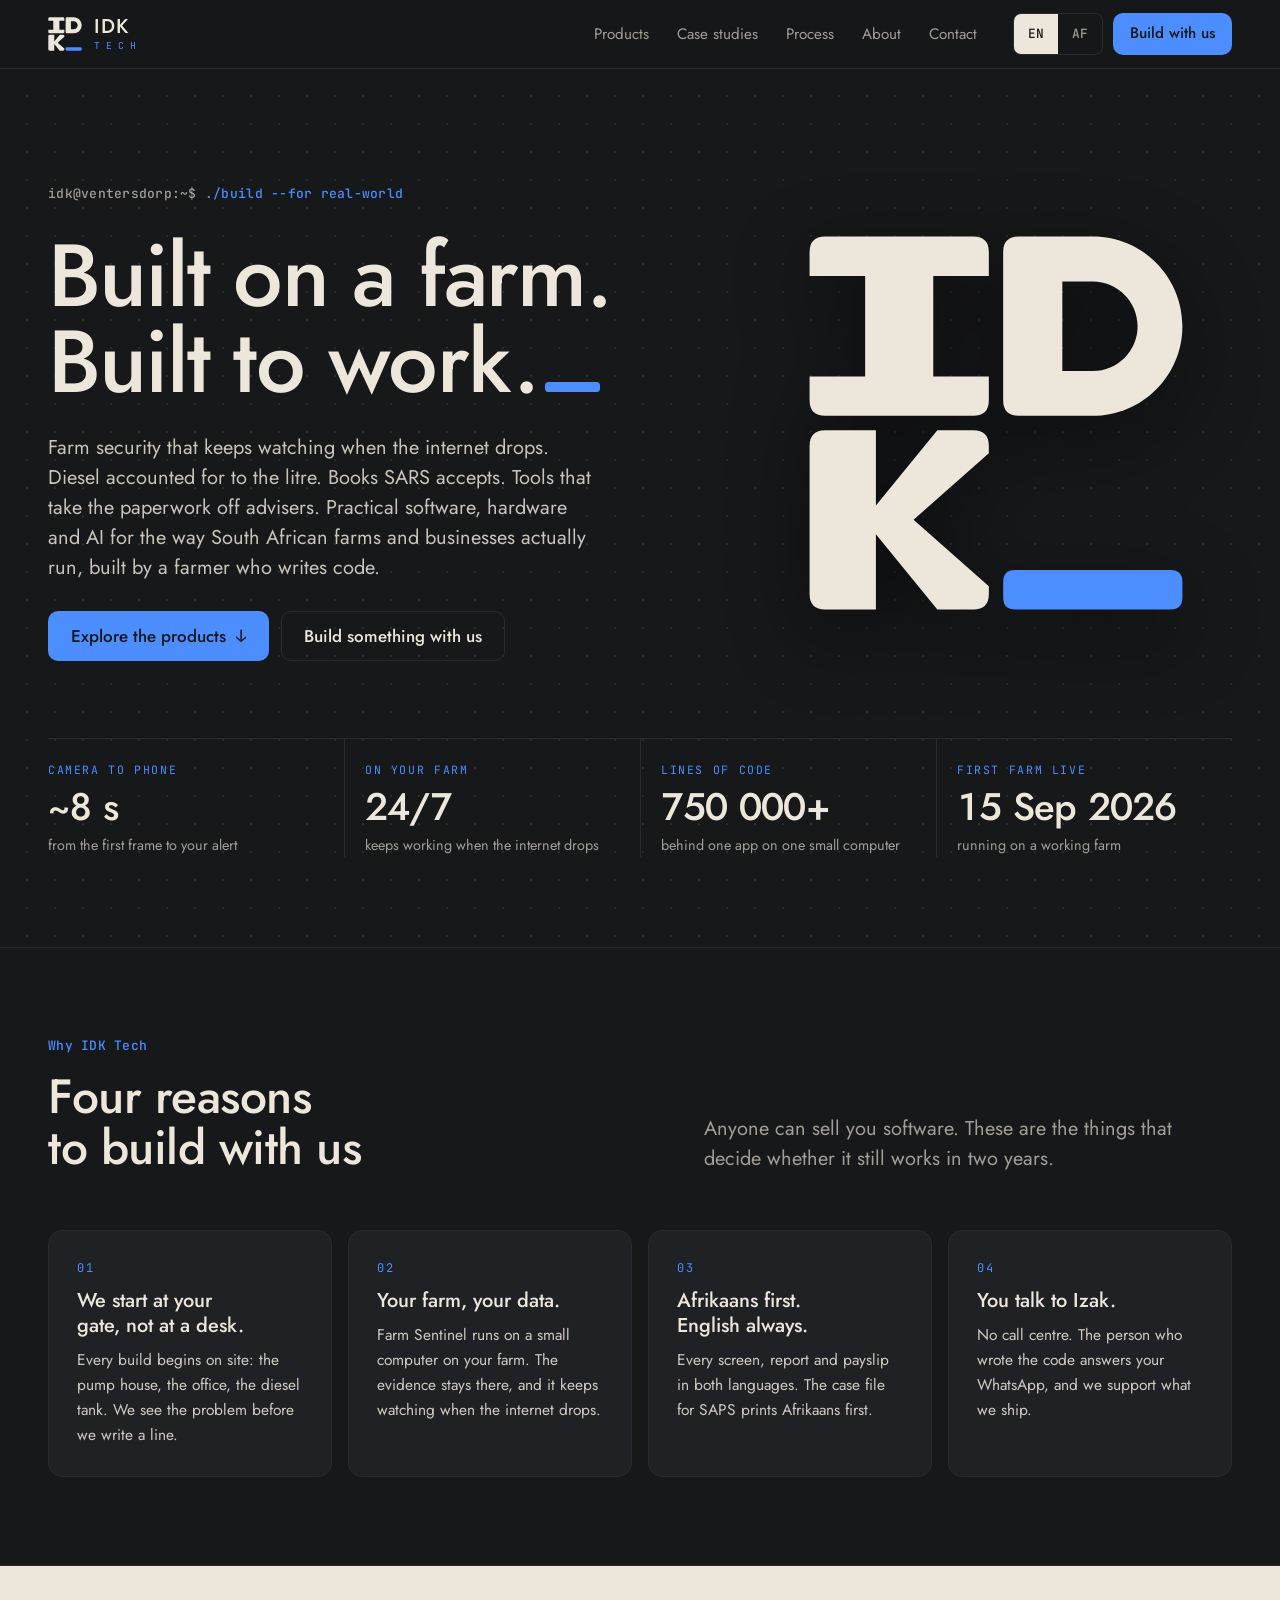
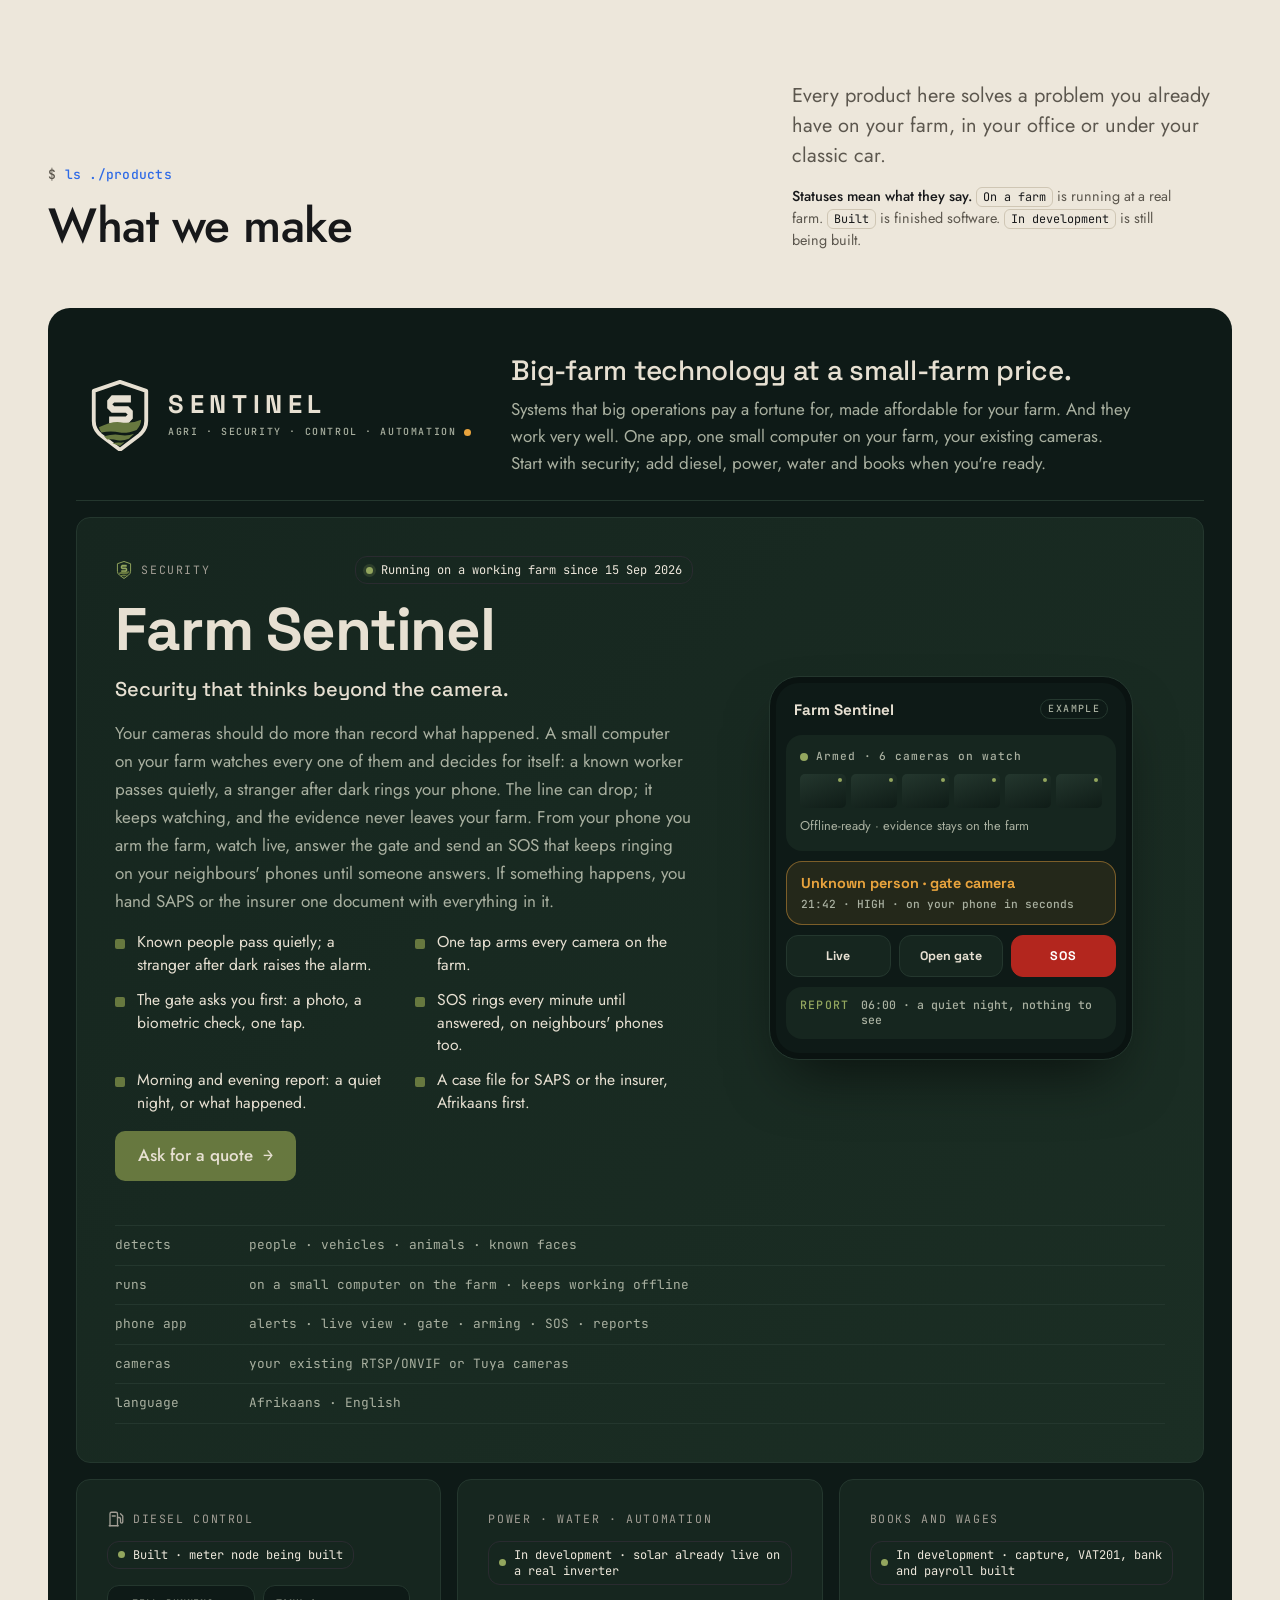
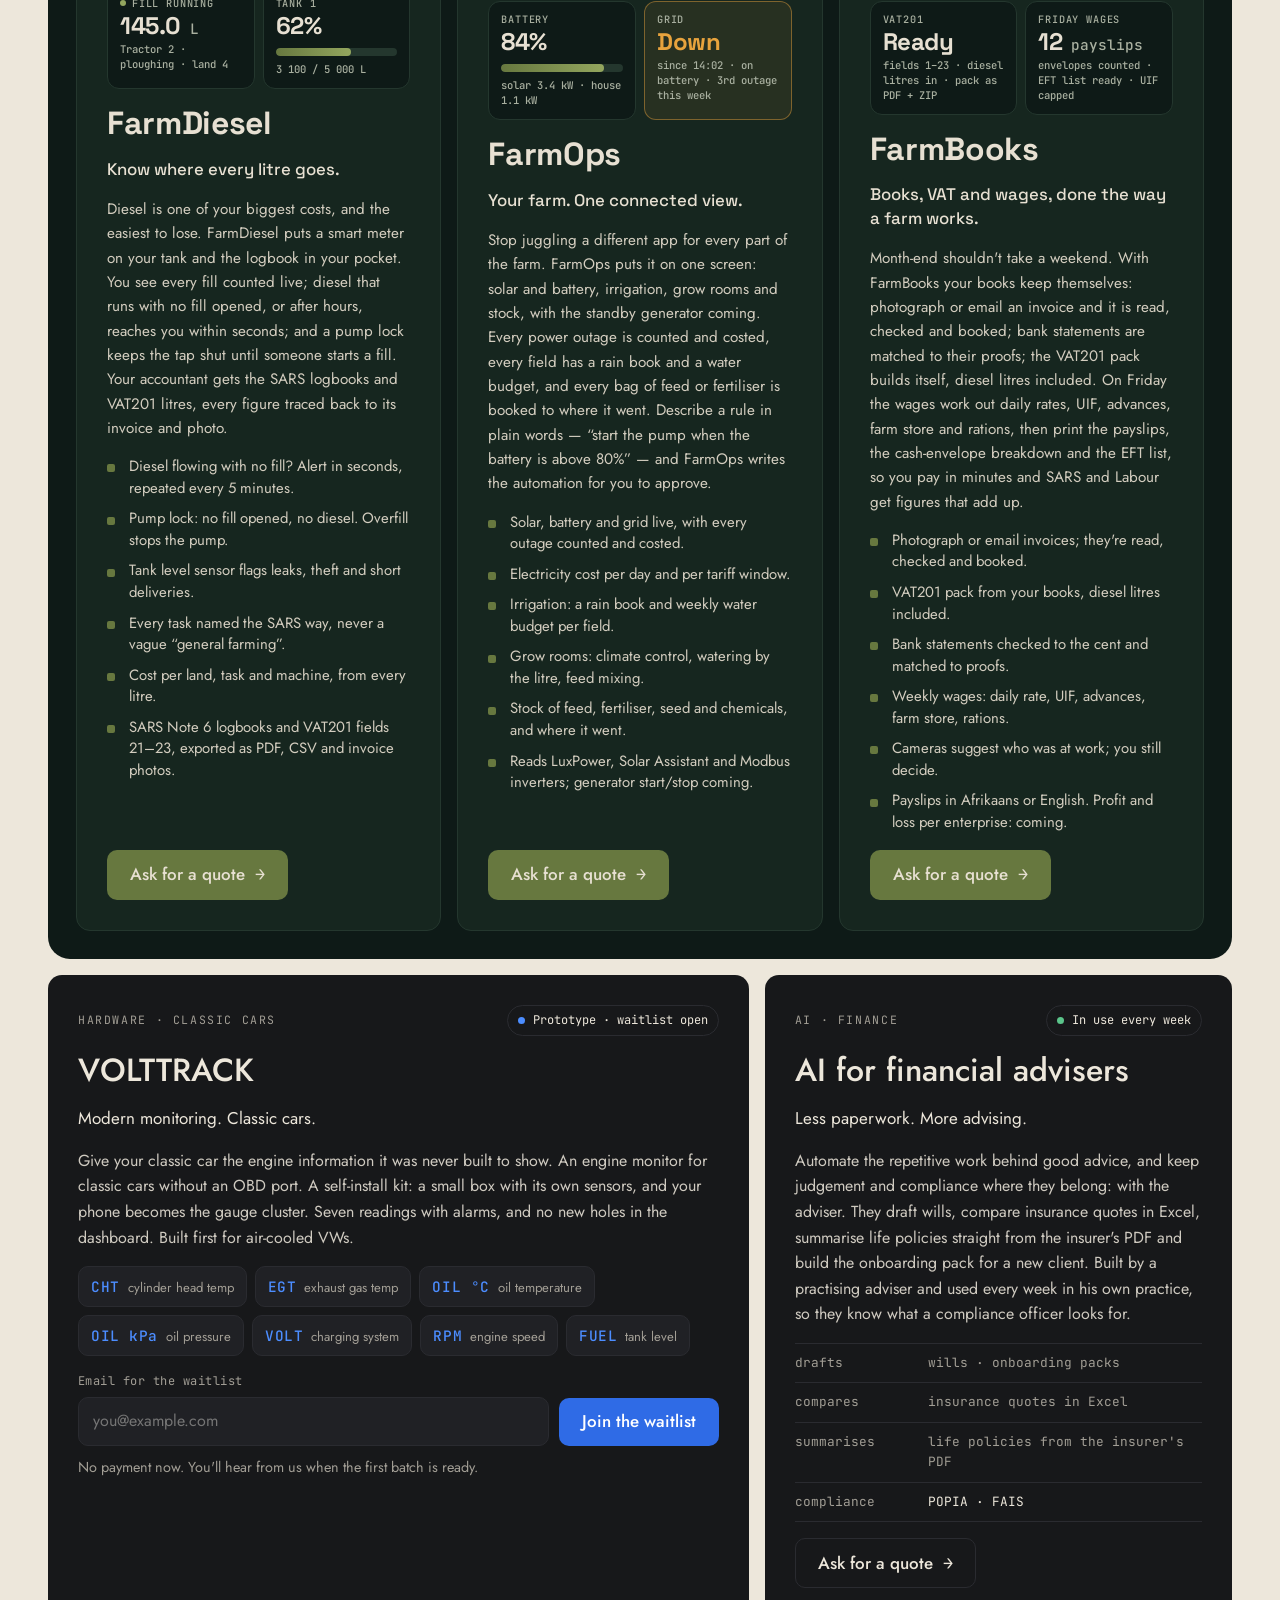
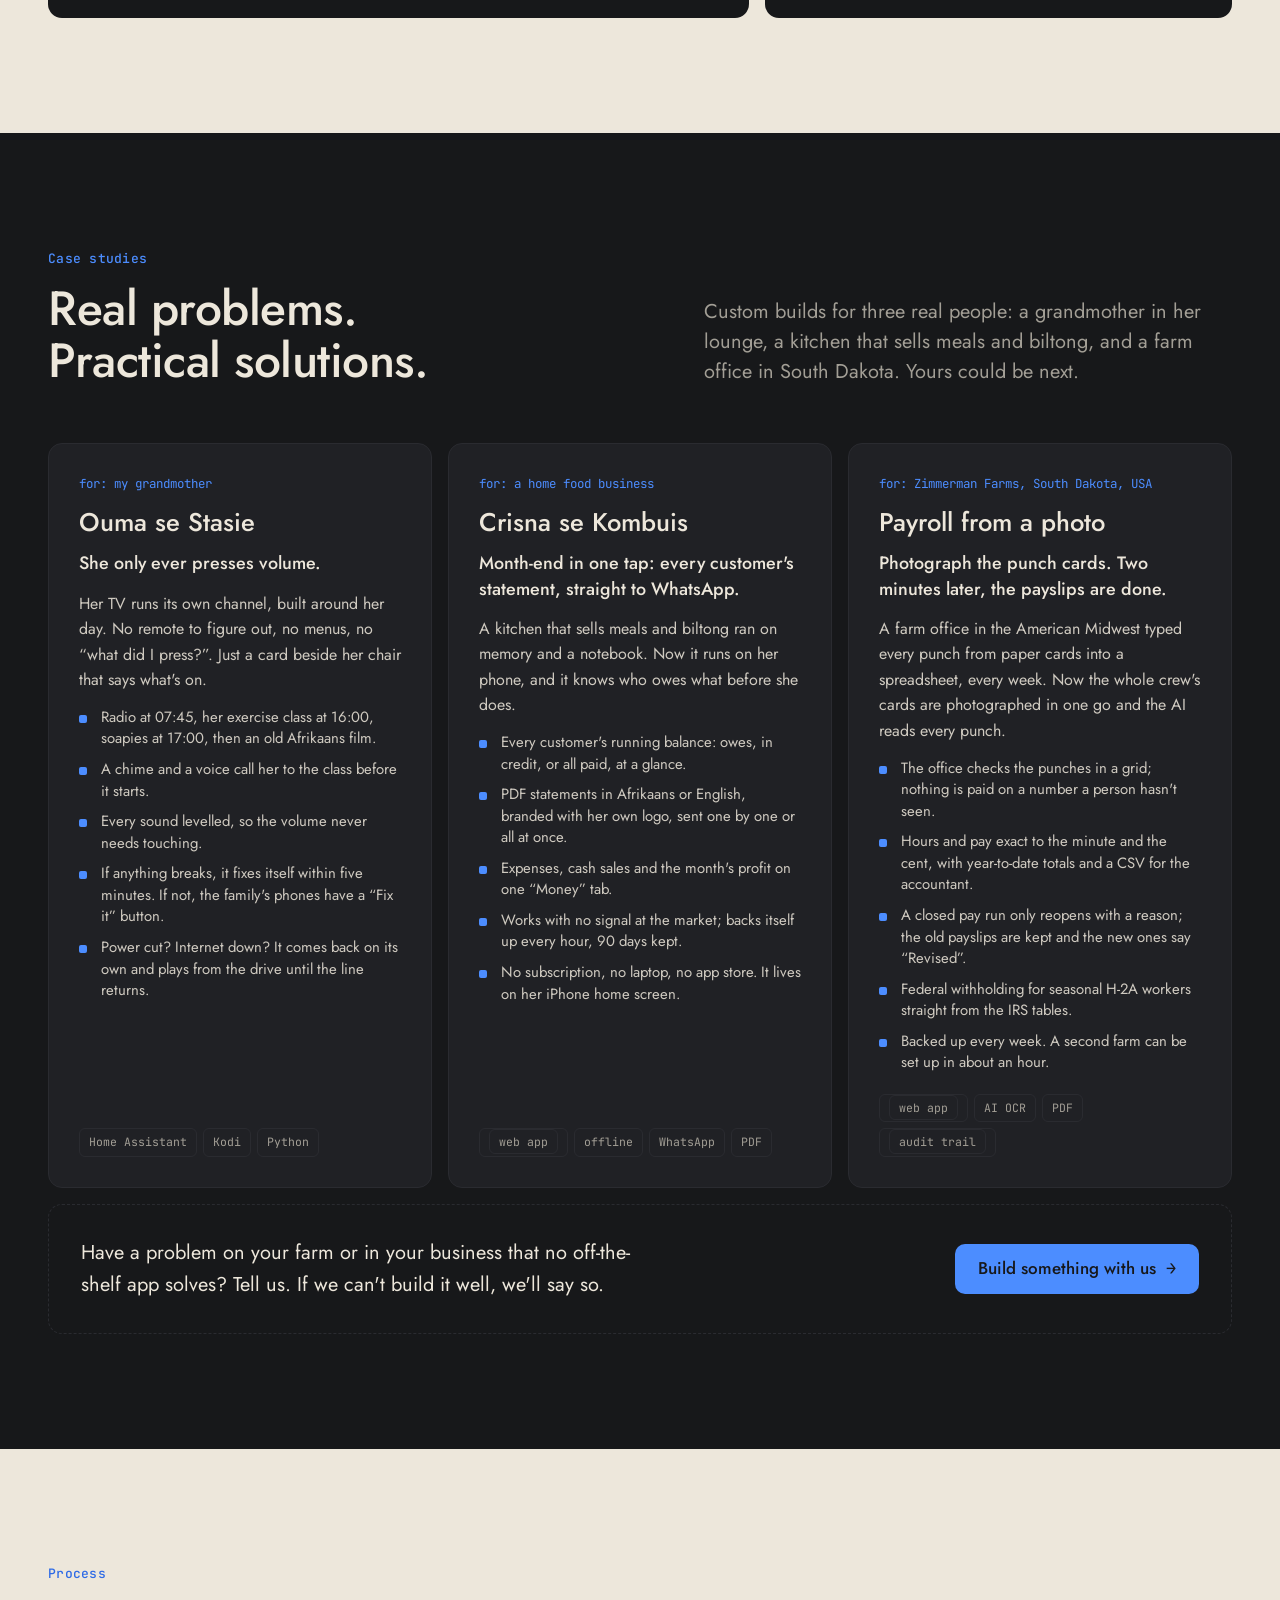
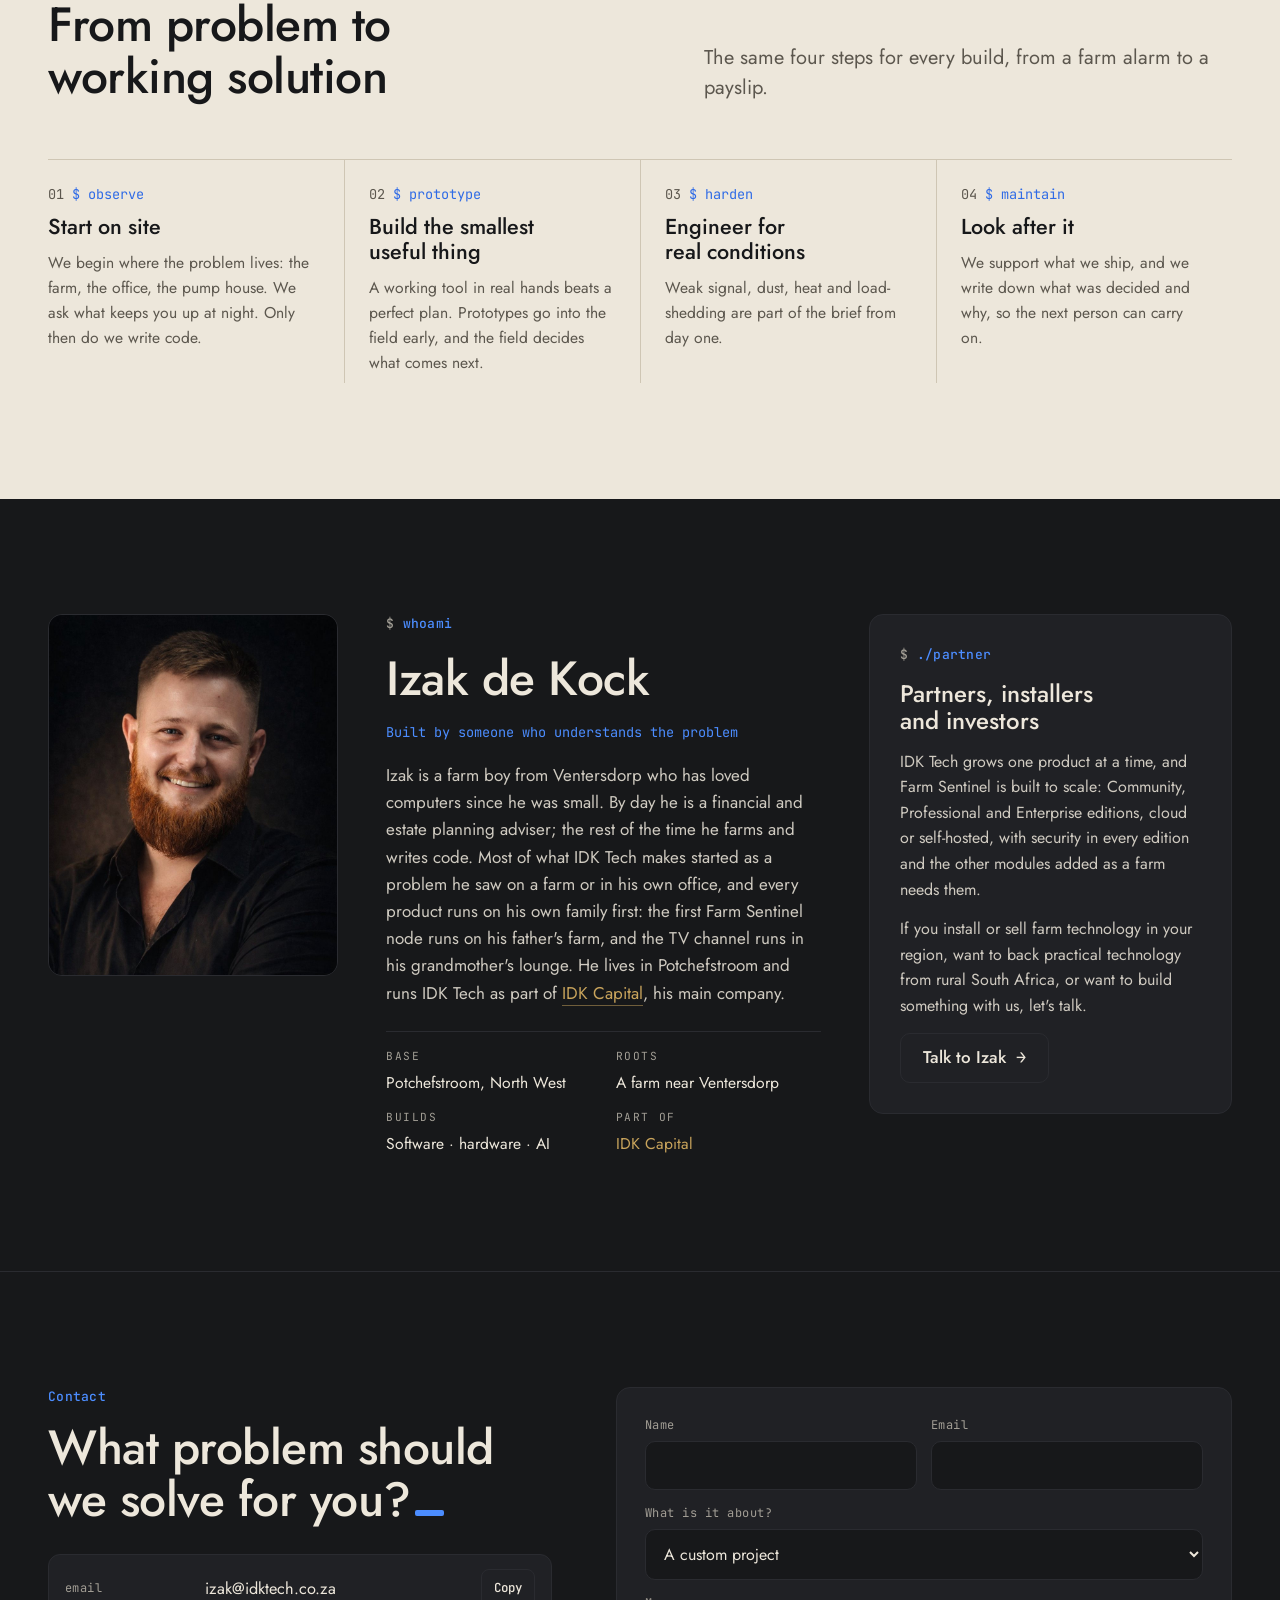
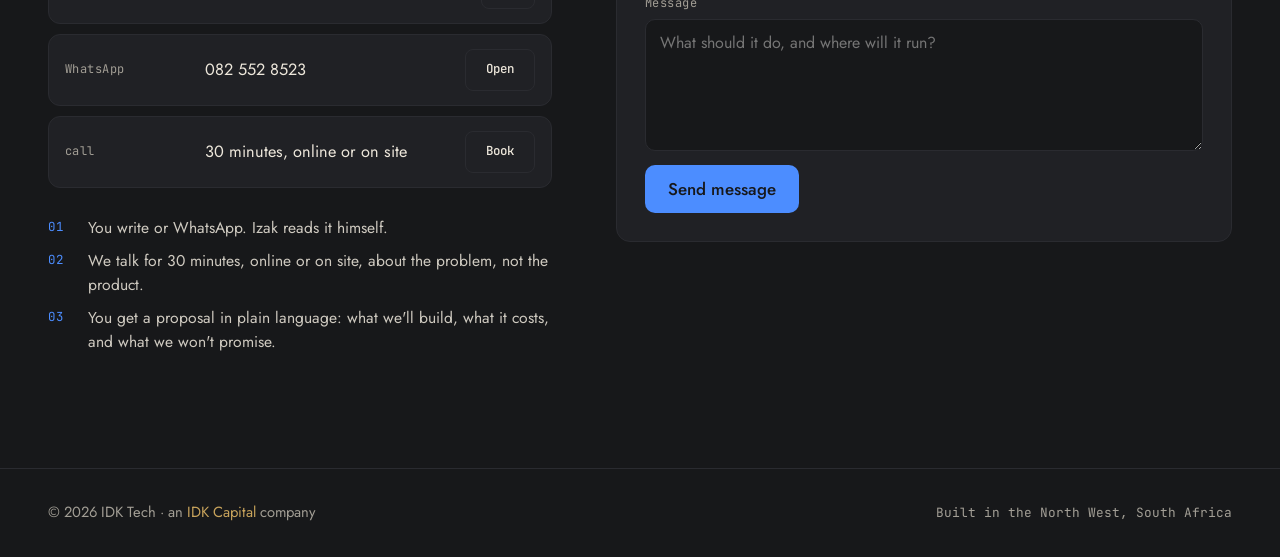
==== commit f54910dd: "Problem-first copy: sharper product taglines, section titles, fewer terminal eyebrows Co-Authored-By" ====
--- a/index.html
+++ b/index.html
@@ -33,8 +33,8 @@
     </a>
     <nav class="nav" id="nav" aria-label="Main">
       <a href="#products"><span class="en">Products</span><span class="af">Produkte</span></a>
-      <a href="#work"><span class="en">Work</span><span class="af">Werk</span></a>
-      <a href="#approach"><span class="en">Approach</span><span class="af">Werkwyse</span></a>
+      <a href="#work"><span class="en">Case studies</span><span class="af">Gevallestudies</span></a>
+      <a href="#approach"><span class="en">Process</span><span class="af">Proses</span></a>
       <a href="#about"><span class="en">About</span><span class="af">Oor ons</span></a>
       <a href="#contact"><span class="en">Contact</span><span class="af">Kontak</span></a>
     </nav>
@@ -44,7 +44,7 @@
         <button type="button" id="lang-af" data-set-lang="af" aria-pressed="false">AF</button>
       </div>
       <button type="button" class="menu-btn" id="menu-btn" aria-expanded="false" aria-controls="nav"><span class="en">Menu</span><span class="af">Kieslys</span></button>
-      <a class="btn btn-primary header-cta" href="#contact"><span class="en">Start a project</span><span class="af">Begin 'n projek</span></a>
+      <a class="btn btn-primary header-cta" href="#contact"><span class="en">Build with us</span><span class="af">Kom bou saam</span></a>
     </div>
   </div>
 </header>
@@ -57,11 +57,11 @@
     <div class="hero-copy">
       <p class="eyebrow"><span class="prompt">idk@ventersdorp:~$</span> ./build --for real-world</p>
       <h1 id="hero-title"><span class="en">Built on a farm.<br>Built to work.</span><span class="af">Op 'n plaas gebou.<br>Gebou om te werk.</span><span class="cursor" aria-hidden="true"></span></h1>
-      <p class="lede en">IDK Tech builds the software and hardware a South African farm, office or workshop actually needs: security that keeps watching when the internet drops, diesel counted to the litre, books SARS will accept, and tools that take the paperwork off advisers. Built by a farmer who writes code, and it runs on his own family's farm first.</p>
-      <p class="lede af">IDK Tech bou die sagteware en hardeware wat 'n Suid-Afrikaanse plaas, kantoor of werkswinkel regtig nodig het: sekuriteit wat bly waak as die internet val, diesel tot op die liter getel, boeke wat SARS sal aanvaar, en gereedskap wat die papierwerk van adviseurs afhaal. Gebou deur 'n boer wat kode skryf, en dit loop eerste op sy eie familie se plaas.</p>
+      <p class="lede en">Farm security that keeps watching when the internet drops. Diesel accounted for to the litre. Books SARS accepts. Tools that take the paperwork off advisers. Practical software, hardware and AI for the way South African farms and businesses actually run, built by a farmer who writes code.</p>
+      <p class="lede af">Plaassekuriteit wat bly waak as die internet val. Diesel tot op die liter verantwoord. Boeke wat SARS aanvaar. Gereedskap wat die papierwerk van adviseurs afhaal. Praktiese sagteware, hardeware en KI vir hoe Suid-Afrikaanse plase en besighede regtig werk, gebou deur 'n boer wat kode skryf.</p>
       <div class="hero-actions">
-        <a class="btn btn-primary" href="#products"><span class="en">See the products</span><span class="af">Sien die produkte</span> <span class="arrow" aria-hidden="true">↓</span></a>
-        <a class="btn btn-ghost" href="#contact"><span class="en">Start a project</span><span class="af">Begin 'n projek</span></a>
+        <a class="btn btn-primary" href="#products"><span class="en">Explore the products</span><span class="af">Sien die produkte</span> <span class="arrow" aria-hidden="true">↓</span></a>
+        <a class="btn btn-ghost" href="#contact"><span class="en">Build something with us</span><span class="af">Kom bou saam</span></a>
       </div>
     </div>
     <div class="hero-side">
@@ -85,11 +85,11 @@
   <div class="wrap">
     <div class="band-head">
       <div class="titles">
-        <p class="eyebrow"><span class="prompt">$</span> cat ./promise</p>
-        <h2 id="promise-title"><span class="en">What you get from us</span><span class="af">Wat jy by ons kry</span></h2>
-      </div>
-      <p class="lede en">Technology is the easy part. These four things are the job.</p>
-      <p class="lede af">Tegnologie is die maklike deel. Hierdie vier dinge is die werk.</p>
+        <p class="eyebrow"><span class="en">Why IDK Tech</span><span class="af">Hoekom IDK Tech</span></p>
+        <h2 id="promise-title"><span class="en">Four reasons to build with us</span><span class="af">Vier redes om saam met ons te bou</span></h2>
+      </div>
+      <p class="lede en">Anyone can sell you software. These are the things that decide whether it still works in two years.</p>
+      <p class="lede af">Enigiemand kan vir jou sagteware verkoop. Dít is die dinge wat bepaal of dit oor twee jaar nog werk.</p>
     </div>
     <div class="vows">
       <div class="vow reveal">
@@ -155,9 +155,9 @@
             <span class="status fam-status live"><span class="en">Running on a working farm since 15 Sep 2026</span><span class="af">Loop sedert 15 Sep 2026 op 'n werkende plaas</span></span>
           </div>
           <h3 id="p-sentinel" class="featured-name">Farm Sentinel</h3>
-          <p class="featured-tag"><span class="en">Your farm watched day and night, even when the internet is down.</span><span class="af">Jou plaas dag en nag bewaak, selfs as die internet af is.</span></p>
-          <p class="en desc">A small computer on your farm watches every camera and decides for itself: a known worker passes quietly, a stranger after dark rings your phone. The line can drop; it keeps watching, and the evidence never leaves your farm. From your phone you arm the farm, watch live, answer the gate and send an SOS that keeps ringing on your neighbours' phones until someone answers. If something happens, you hand SAPS or the insurer one document with everything in it.</p>
-          <p class="af desc">'n Klein rekenaar op jou plaas hou elke kamera dop en besluit self: 'n bekende werker gaan stil verby, 'n vreemdeling ná donker lui jou foon. Die lyn kan val; dit hou aan waak, en die bewyse verlaat nooit jou plaas nie. Van jou foon af sit jy die plaas op wag, kyk jy lewendig, antwoord jy die hek en stuur jy 'n SOS wat op jou bure se fone aanhou lui totdat iemand antwoord. As iets gebeur, gee jy die SAPD of die versekeraar een dokument met alles daarin.</p>
+          <p class="featured-tag"><span class="en">Security that thinks beyond the camera.</span><span class="af">Van kameras na intelligente plaasbeveiliging.</span></p>
+          <p class="en desc">Your cameras should do more than record what happened. A small computer on your farm watches every one of them and decides for itself: a known worker passes quietly, a stranger after dark rings your phone. The line can drop; it keeps watching, and the evidence never leaves your farm. From your phone you arm the farm, watch live, answer the gate and send an SOS that keeps ringing on your neighbours' phones until someone answers. If something happens, you hand SAPS or the insurer one document with everything in it.</p>
+          <p class="af desc">Jou kameras moet meer doen as net opneem wat gebeur het. 'n Klein rekenaar op jou plaas hou elkeen dop en besluit self: 'n bekende werker gaan stil verby, 'n vreemdeling ná donker lui jou foon. Die lyn kan val; dit hou aan waak, en die bewyse verlaat nooit jou plaas nie. Van jou foon af sit jy die plaas op wag, kyk jy lewendig, antwoord jy die hek en stuur jy 'n SOS wat op jou bure se fone aanhou lui totdat iemand antwoord. As iets gebeur, gee jy die SAPD of die versekeraar een dokument met alles daarin.</p>
           <ul class="feat"><li><span class="en">Known people pass quietly; a stranger after dark raises the alarm.</span><span class="af">Bekende mense gaan stil verby; 'n vreemdeling ná donker lui die alarm.</span></li><li><span class="en">One tap arms every camera on the farm.</span><span class="af">Een tik sit elke kamera op die plaas op wag.</span></li><li><span class="en">The gate asks you first: a photo, a biometric check, one tap.</span><span class="af">Die hek vra jou eers: 'n foto, 'n biometriese kontrole, een tik.</span></li><li><span class="en">SOS rings every minute until answered, on neighbours' phones too.</span><span class="af">SOS lui elke minuut tot iemand antwoord, ook op bure se fone.</span></li><li><span class="en">Morning and evening report: a quiet night, or what happened.</span><span class="af">Oggend- en aandverslag: 'n stil nag, of wat gebeur het.</span></li><li><span class="en">A case file for SAPS or the insurer, Afrikaans first.</span><span class="af">'n Saakleer vir SAPD of die versekeraar, Afrikaans eerste.</span></li></ul>
           <a class="btn btn-fam" href="#contact" data-topic="sentinel"><span class="en">Ask for a quote</span><span class="af">Vra 'n kwotasie</span> <span class="arrow" aria-hidden="true">→</span></a>
         </div>
@@ -191,9 +191,9 @@
             <div class="tile"><span class="tile-k"><span class="en">Tank 1</span><span class="af">Tenk 1</span></span><span class="tile-v"><b>62%</b></span><div class="gauge"><div class="gauge-fill" style="width:62%"></div></div><span class="tile-m">3 100 / 5 000 L</span></div>
           </div>
           <h3 id="p-diesel">FarmDiesel</h3>
-          <p class="card-tagline"><span class="en">Every litre counted. Every missing litre on your phone.</span><span class="af">Elke liter getel. Elke liter wat wegraak, op jou foon.</span></p>
-          <p class="desc en">A smart meter on your tank and the logbook in your pocket. You see every fill counted live; diesel that runs with no fill opened, or after hours, reaches you within seconds; and a pump lock keeps the tap shut until someone starts a fill. Your accountant gets the SARS logbooks and VAT201 litres, every figure traced back to its invoice and photo.</p>
-          <p class="desc af">'n Slim meter op jou tenk en die logboek in jou sak. Jy sien elke vulling lewendig getel; diesel wat loop sonder dat iemand 'n vulling oopgemaak het, of ná ure, is binne sekondes by jou; en 'n pompslot hou die kraan toe totdat iemand 'n vulling begin. Jou rekenmeester kry die SARS-logboeke en BTW201-liters, met elke syfer terug na sy faktuur en foto.</p>
+          <p class="card-tagline"><span class="en">Know where every litre goes.</span><span class="af">Elke liter verantwoord. Elke druppel sigbaar.</span></p>
+          <p class="desc en">Diesel is one of your biggest costs, and the easiest to lose. FarmDiesel puts a smart meter on your tank and the logbook in your pocket. You see every fill counted live; diesel that runs with no fill opened, or after hours, reaches you within seconds; and a pump lock keeps the tap shut until someone starts a fill. Your accountant gets the SARS logbooks and VAT201 litres, every figure traced back to its invoice and photo.</p>
+          <p class="desc af">Diesel is een van jou grootste kostes, en die maklikste om te verloor. FarmDiesel sit 'n slim meter op jou tenk en die logboek in jou sak. Jy sien elke vulling lewendig getel; diesel wat loop sonder dat iemand 'n vulling oopgemaak het, of ná ure, is binne sekondes by jou; en 'n pompslot hou die kraan toe totdat iemand 'n vulling begin. Jou rekenmeester kry die SARS-logboeke en BTW201-liters, met elke syfer terug na sy faktuur en foto.</p>
           <ul class="feat"><li><span class="en">Diesel flowing with no fill? Alert in seconds, repeated every 5 minutes.</span><span class="af">Diesel loop sonder vulling? Waarskuwing binne sekondes, elke 5 minute weer.</span></li><li><span class="en">Pump lock: no fill opened, no diesel. Overfill stops the pump.</span><span class="af">Pompslot: geen vulling oop nie, geen diesel nie. Oorvul stop die pomp.</span></li><li><span class="en">Tank level sensor flags leaks, theft and short deliveries.</span><span class="af">Tenkvlakmeter wys lekke, diefstal en aflewerings wat kort kom.</span></li><li><span class="en">Every task named the SARS way, never a vague “general farming”.</span><span class="af">Elke taak soos SARS dit noem, nooit 'n vae “algemene boerdery” nie.</span></li><li><span class="en">Cost per land, task and machine, from every litre.</span><span class="af">Koste per land, taak en masjien, uit elke liter.</span></li><li><span class="en">SARS Note 6 logbooks and VAT201 fields 21–23, exported as PDF, CSV and invoice photos.</span><span class="af">SARS Nota 6-logboeke en BTW201-velde 21–23, uitgevoer as PDF, CSV en faktuurfoto's.</span></li></ul>
           <a class="btn btn-fam" href="#contact" data-topic="diesel"><span class="en">Ask for a quote</span><span class="af">Vra 'n kwotasie</span> <span class="arrow" aria-hidden="true">→</span></a>
         </article>
@@ -207,9 +207,9 @@
             <div class="tile warn"><span class="tile-k"><span class="en">Grid</span><span class="af">Netwerk</span></span><span class="tile-v"><b><span class="en">Down</span><span class="af">Af</span></b></span><span class="tile-m"><span class="en">since 14:02 · on battery · 3rd outage this week</span><span class="af">sedert 14:02 · op battery · 3de onderbreking dié week</span></span></div>
           </div>
           <h3 id="p-ops">FarmOps</h3>
-          <p class="card-tagline"><span class="en">Power, water, growing and stock, run from one screen.</span><span class="af">Krag, water, kweek en voorraad, vanuit een skerm bestuur.</span></p>
-          <p class="desc en">You see your whole farm on one screen: solar and battery, irrigation, grow rooms and stock, with the standby generator coming. Every power outage is counted and costed, every field has a rain book and a water budget, and every bag of feed or fertiliser is booked to where it went. Describe a rule in plain words — “start the pump when the battery is above 80%” — and FarmOps writes the automation for you to approve.</p>
-          <p class="desc af">Jy sien jou hele plaas op een skerm: son en battery, besproeiing, kweekkamers en voorraad, met die bystand-kragopwekker op pad. Elke kragonderbreking word getel en gekos, elke land het 'n reënboek en 'n waterbegroting, en elke sak voer of kunsmis word geboek na waarheen dit gegaan het. Beskryf 'n reël in gewone woorde — “skakel die pomp aan as die battery bo 80% is” — en FarmOps skryf die outomatisering vir jou om goed te keur.</p>
+          <p class="card-tagline"><span class="en">Your farm. One connected view.</span><span class="af">Een plaas. Een oorsig. Slimmer beheer.</span></p>
+          <p class="desc en">Stop juggling a different app for every part of the farm. FarmOps puts it on one screen: solar and battery, irrigation, grow rooms and stock, with the standby generator coming. Every power outage is counted and costed, every field has a rain book and a water budget, and every bag of feed or fertiliser is booked to where it went. Describe a rule in plain words — “start the pump when the battery is above 80%” — and FarmOps writes the automation for you to approve.</p>
+          <p class="desc af">Hou op om 'n ander app vir elke deel van die plaas te jongleer. FarmOps sit dit op een skerm: son en battery, besproeiing, kweekkamers en voorraad, met die bystand-kragopwekker op pad. Elke kragonderbreking word getel en gekos, elke land het 'n reënboek en 'n waterbegroting, en elke sak voer of kunsmis word geboek na waarheen dit gegaan het. Beskryf 'n reël in gewone woorde — “skakel die pomp aan as die battery bo 80% is” — en FarmOps skryf die outomatisering vir jou om goed te keur.</p>
           <ul class="feat"><li><span class="en">Solar, battery and grid live, with every outage counted and costed.</span><span class="af">Son, battery en netwerk lewendig, met elke kragonderbreking getel en gekos.</span></li><li><span class="en">Electricity cost per day and per tariff window.</span><span class="af">Kragkoste per dag en per tariefvenster.</span></li><li><span class="en">Irrigation: a rain book and weekly water budget per field.</span><span class="af">Besproeiing: 'n reënboek en weeklikse waterbegroting per land.</span></li><li><span class="en">Grow rooms: climate control, watering by the litre, feed mixing.</span><span class="af">Kweekkamers: klimaatbeheer, water by die liter, voeding gemeng.</span></li><li><span class="en">Stock of feed, fertiliser, seed and chemicals, and where it went.</span><span class="af">Voorraad voer, kunsmis, saad en chemikalieë, en waarheen dit gegaan het.</span></li><li><span class="en">Reads LuxPower, Solar Assistant and Modbus inverters; generator start/stop coming.</span><span class="af">Lees LuxPower-, Solar Assistant- en Modbus-omsetters; kragopwekker-beheer kom.</span></li></ul>
           <a class="btn btn-fam" href="#contact" data-topic="ops"><span class="en">Ask for a quote</span><span class="af">Vra 'n kwotasie</span> <span class="arrow" aria-hidden="true">→</span></a>
         </article>
@@ -224,8 +224,8 @@
           </div>
           <h3 id="p-books">FarmBooks</h3>
           <p class="card-tagline"><span class="en">Books, VAT and wages, done the way a farm works.</span><span class="af">Boeke, BTW en lone, soos 'n plaas werk.</span></p>
-          <p class="desc en">Your books keep themselves. Photograph or email an invoice and it is read, checked and booked; bank statements are matched to their proofs; the VAT201 pack builds itself, diesel litres included. On Friday the wages work out daily rates, UIF, advances, farm store and rations, then print the payslips, the cash-envelope breakdown and the EFT list, so you pay in minutes and SARS and Labour get figures that add up.</p>
-          <p class="desc af">Jou boeke hou hulself. Neem 'n foto van 'n faktuur of e-pos dit, en dit word gelees, nagegaan en geboek; bankstate word teen hul bewyse afgemerk; die BTW201-pak stel homself saam, dieselliters ingesluit. Vrydag reken die lone dagtariewe, UIF, voorskotte, plaaswinkel en rantsoene uit, en druk dan die betaalstrokies, die kontant-koevert-uiteensetting en die EFT-lys, sodat jy in minute betaal en SARS en Arbeid syfers kry wat klop.</p>
+          <p class="desc en">Month-end shouldn't take a weekend. With FarmBooks your books keep themselves: photograph or email an invoice and it is read, checked and booked; bank statements are matched to their proofs; the VAT201 pack builds itself, diesel litres included. On Friday the wages work out daily rates, UIF, advances, farm store and rations, then print the payslips, the cash-envelope breakdown and the EFT list, so you pay in minutes and SARS and Labour get figures that add up.</p>
+          <p class="desc af">Maandeinde behoort nie 'n naweek te vat nie. Met FarmBooks hou jou boeke hulself: neem 'n foto van 'n faktuur of e-pos dit, en dit word gelees, nagegaan en geboek; bankstate word teen hul bewyse afgemerk; die BTW201-pak stel homself saam, dieselliters ingesluit. Vrydag reken die lone dagtariewe, UIF, voorskotte, plaaswinkel en rantsoene uit, en druk dan die betaalstrokies, die kontant-koevert-uiteensetting en die EFT-lys, sodat jy in minute betaal en SARS en Arbeid syfers kry wat klop.</p>
           <ul class="feat"><li><span class="en">Photograph or email invoices; they're read, checked and booked.</span><span class="af">Neem 'n foto of e-pos fakture; hulle word gelees, nagegaan en geboek.</span></li><li><span class="en">VAT201 pack from your books, diesel litres included.</span><span class="af">BTW201-pak uit jou boeke, dieselliters ingesluit.</span></li><li><span class="en">Bank statements checked to the cent and matched to proofs.</span><span class="af">Bankstate tot op die sent nagegaan en teen bewyse afgemerk.</span></li><li><span class="en">Weekly wages: daily rate, UIF, advances, farm store, rations.</span><span class="af">Weeklikse lone: dagtarief, UIF, voorskotte, plaaswinkel, rantsoene.</span></li><li><span class="en">Cameras suggest who was at work; you still decide.</span><span class="af">Kameras stel voor wie by die werk was; jy besluit steeds.</span></li><li><span class="en">Payslips in Afrikaans or English. Profit and loss per enterprise: coming.</span><span class="af">Betaalstrokies in Afrikaans of Engels. Wins en verlies per vertakking: kom.</span></li></ul>
           <a class="btn btn-fam" href="#contact" data-topic="books"><span class="en">Ask for a quote</span><span class="af">Vra 'n kwotasie</span> <span class="arrow" aria-hidden="true">→</span></a>
         </article>
@@ -240,8 +240,9 @@
           <span class="status"><span class="en">Prototype · waitlist open</span><span class="af">Prototipe · waglys oop</span></span>
         </div>
         <h3 id="p-volt">VOLTTRACK</h3>
-        <p class="desc en">An engine monitor for classic cars without an OBD port. A self-install kit: a small box with its own sensors, and your phone becomes the gauge cluster. Seven readings with alarms, and no new holes in the dashboard. Built first for air-cooled VWs.</p>
-        <p class="desc af">'n Enjinmonitor vir klassieke karre sonder 'n OBD-poort. 'n Kit wat jy self installeer: 'n klein boks met sy eie sensors, en jou foon word die meterpaneel. Sewe lesings met alarms, en geen nuwe gate in die paneel nie. Eerste gebou vir lugverkoelde VW's.</p>
+        <p class="card-tagline"><span class="en">Modern monitoring. Classic cars.</span><span class="af">Moderne enjinmonitering vir klassieke motors.</span></p>
+        <p class="desc en">Give your classic car the engine information it was never built to show. An engine monitor for classic cars without an OBD port. A self-install kit: a small box with its own sensors, and your phone becomes the gauge cluster. Seven readings with alarms, and no new holes in the dashboard. Built first for air-cooled VWs.</p>
+        <p class="desc af">Gee jou klassieke kar die enjin-inligting wat dit nooit gebou is om te wys nie. 'n Enjinmonitor vir klassieke karre sonder 'n OBD-poort. 'n Kit wat jy self installeer: 'n klein boks met sy eie sensors, en jou foon word die meterpaneel. Sewe lesings met alarms, en geen nuwe gate in die paneel nie. Eerste gebou vir lugverkoelde VW's.</p>
         <div class="readings" role="list">
           <div class="reading" role="listitem"><b>CHT</b><span><span class="en">cylinder head temp</span><span class="af">silinderkop-temp</span></span></div>
           <div class="reading" role="listitem"><b>EGT</b><span><span class="en">exhaust gas temp</span><span class="af">uitlaatgas-temp</span></span></div>
@@ -268,8 +269,9 @@
           <span class="status live"><span class="en">In use every week</span><span class="af">Elke week in gebruik</span></span>
         </div>
         <h3 id="p-adviser"><span class="en">AI for financial advisers</span><span class="af">KI vir finansiële adviseurs</span></h3>
-        <p class="desc en">Assistants that take the paperwork off financial advisers. They draft wills, compare insurance quotes in Excel, summarise life policies straight from the insurer's PDF and build the onboarding pack for a new client. Built by a practising adviser and used every week in his own practice, so they know what a compliance officer looks for.</p>
-        <p class="desc af">Assistente wat die papierwerk van finansiële adviseurs afhaal. Hulle stel testamente op, vergelyk versekeringskwotasies in Excel, som lewenspolisse reguit uit die versekeraar se PDF op en bou die aanstellingspak vir 'n nuwe kliënt. Gebou deur 'n praktiserende adviseur en elke week in sy eie praktyk gebruik, so hulle weet waarna 'n nakomingsbeampte kyk.</p>
+        <p class="card-tagline"><span class="en">Less paperwork. More advising.</span><span class="af">Minder administrasie. Meer tyd vir jou kliënte.</span></p>
+        <p class="desc en">Automate the repetitive work behind good advice, and keep judgement and compliance where they belong: with the adviser. They draft wills, compare insurance quotes in Excel, summarise life policies straight from the insurer's PDF and build the onboarding pack for a new client. Built by a practising adviser and used every week in his own practice, so they know what a compliance officer looks for.</p>
+        <p class="desc af">Outomatiseer die herhalende werk agter goeie advies, en hou oordeel en nakoming waar dit hoort: by die adviseur. Die assistente stel testamente op, vergelyk versekeringskwotasies in Excel, som lewenspolisse reguit uit die versekeraar se PDF op en bou die aanstellingspak vir 'n nuwe kliënt. Gebou deur 'n praktiserende adviseur en elke week in sy eie praktyk gebruik, so hulle weet waarna 'n nakomingsbeampte kyk.</p>
         <ul class="spec">
           <li><span><span class="en">drafts</span><span class="af">stel op</span></span><span><span class="en">wills · onboarding packs</span><span class="af">testamente · aanstellingspakke</span></span></li>
           <li><span><span class="en">compares</span><span class="af">vergelyk</span></span><span><span class="en">insurance quotes in Excel</span><span class="af">versekeringskwotasies in Excel</span></span></li>
@@ -288,8 +290,8 @@
   <div class="wrap">
     <div class="band-head">
       <div class="titles">
-        <p class="eyebrow"><span class="prompt">$</span> cat ./work</p>
-        <h2 id="work-title"><span class="en">Built for people we know</span><span class="af">Gebou vir mense wat ons ken</span></h2>
+        <p class="eyebrow"><span class="en">Case studies</span><span class="af">Gevallestudies</span></p>
+        <h2 id="work-title"><span class="en">Real problems. Practical solutions.</span><span class="af">Regte probleme. Praktiese oplossings.</span></h2>
       </div>
       <p class="lede en">Custom builds for three real people: a grandmother in her lounge, a kitchen that sells meals and biltong, and a farm office in South Dakota. Yours could be next.</p>
       <p class="lede af">Pasgemaakte bouwerk vir drie regte mense: 'n ouma in haar sitkamer, 'n kombuis wat etes en biltong verkoop, en 'n plaaskantoor in Suid-Dakota. Joune kan volgende wees.</p>
@@ -326,7 +328,7 @@
     <div class="custom-cta reveal">
       <p class="en">Have a problem on your farm or in your business that no off-the-shelf app solves? Tell us. If we can't build it well, we'll say so.</p>
       <p class="af">Het jy 'n probleem op jou plaas of in jou besigheid wat geen app van die rak oplos nie? Vertel ons. As ons dit nie goed kan bou nie, sal ons so sê.</p>
-      <a class="btn btn-primary" href="#contact" data-topic="custom"><span class="en">Start a project</span><span class="af">Begin 'n projek</span> <span class="arrow" aria-hidden="true">→</span></a>
+      <a class="btn btn-primary" href="#contact" data-topic="custom"><span class="en">Build something with us</span><span class="af">Kom bou saam</span> <span class="arrow" aria-hidden="true">→</span></a>
     </div>
   </div>
 </section>
@@ -336,8 +338,8 @@
   <div class="wrap">
     <div class="band-head">
       <div class="titles">
-        <p class="eyebrow"><span class="prompt">$</span> man ./approach</p>
-        <h2 id="approach-title"><span class="en">How we work</span><span class="af">Hoe ons werk</span></h2>
+        <p class="eyebrow"><span class="en">Process</span><span class="af">Proses</span></p>
+        <h2 id="approach-title"><span class="en">From problem to working solution</span><span class="af">Van probleem tot werkende oplossing</span></h2>
       </div>
       <p class="lede en">The same four steps for every build, from a farm alarm to a payslip.</p>
       <p class="lede af">Dieselfde vier stappe vir elke bouwerk, van 'n plaasalarm tot 'n betaalstrokie.</p>
@@ -381,7 +383,7 @@
       <div class="about-copy reveal">
         <p class="eyebrow"><span class="prompt">$</span> whoami</p>
         <h2 id="about-title">Izak de Kock</h2>
-        <p class="role"><span class="en">Executive and developer · IDK Tech</span><span class="af">Uitvoerende hoof en ontwikkelaar · IDK Tech</span></p>
+        <p class="role"><span class="en">Built by someone who understands the problem</span><span class="af">Gebou deur iemand wat die probleem verstaan</span></p>
         <p class="bio en">Izak is a farm boy from Ventersdorp who has loved computers since he was small. By day he is a financial and estate planning adviser; the rest of the time he farms and writes code. Most of what IDK Tech makes started as a problem he saw on a farm or in his own office, and every product runs on his own family first: the first Farm Sentinel node runs on his father's farm, and the TV channel runs in his grandmother's lounge. He lives in Potchefstroom and runs IDK Tech as part of <a class="capital" href="https://idkcapital.co.za">IDK Capital</a>, his main company.</p>
         <p class="bio af">Izak is 'n boerseun van Ventersdorp wat van kleins af lief is vir rekenaars. Bedags is hy 'n finansiële en boedelbeplanningsadviseur; die res van die tyd boer hy en skryf hy kode. Die meeste van wat IDK Tech maak, het begin as 'n probleem wat hy op 'n plaas of in sy eie kantoor raakgesien het, en elke produk loop eerste op sy eie familie: die eerste Farm Sentinel-nodus loop op sy pa se plaas, en die TV-kanaal loop in sy ouma se sitkamer. Hy woon in Potchefstroom en bedryf IDK Tech as deel van <a class="capital" href="https://idkcapital.co.za">IDK Capital</a>, sy hoofmaatskappy.</p>
         <dl class="facts">
@@ -409,8 +411,8 @@
   <div class="wrap">
     <div class="contact-grid">
       <div>
-        <p class="eyebrow"><span class="prompt">$</span> ./contact</p>
-        <h2 id="contact-title" style="margin-top:14px"><span class="en">Tell us what to build next</span><span class="af">Sê vir ons wat om volgende te bou</span><span class="cursor" aria-hidden="true"></span></h2>
+        <p class="eyebrow"><span class="en">Contact</span><span class="af">Kontak</span></p>
+        <h2 id="contact-title" style="margin-top:14px"><span class="en">What problem should we solve for you?</span><span class="af">Watter probleem moet ons vir jou oplos?</span><span class="cursor" aria-hidden="true"></span></h2>
         <div class="channels">
           <div class="channel">
             <span class="k"><span class="en">email</span><span class="af">e-pos</span></span>
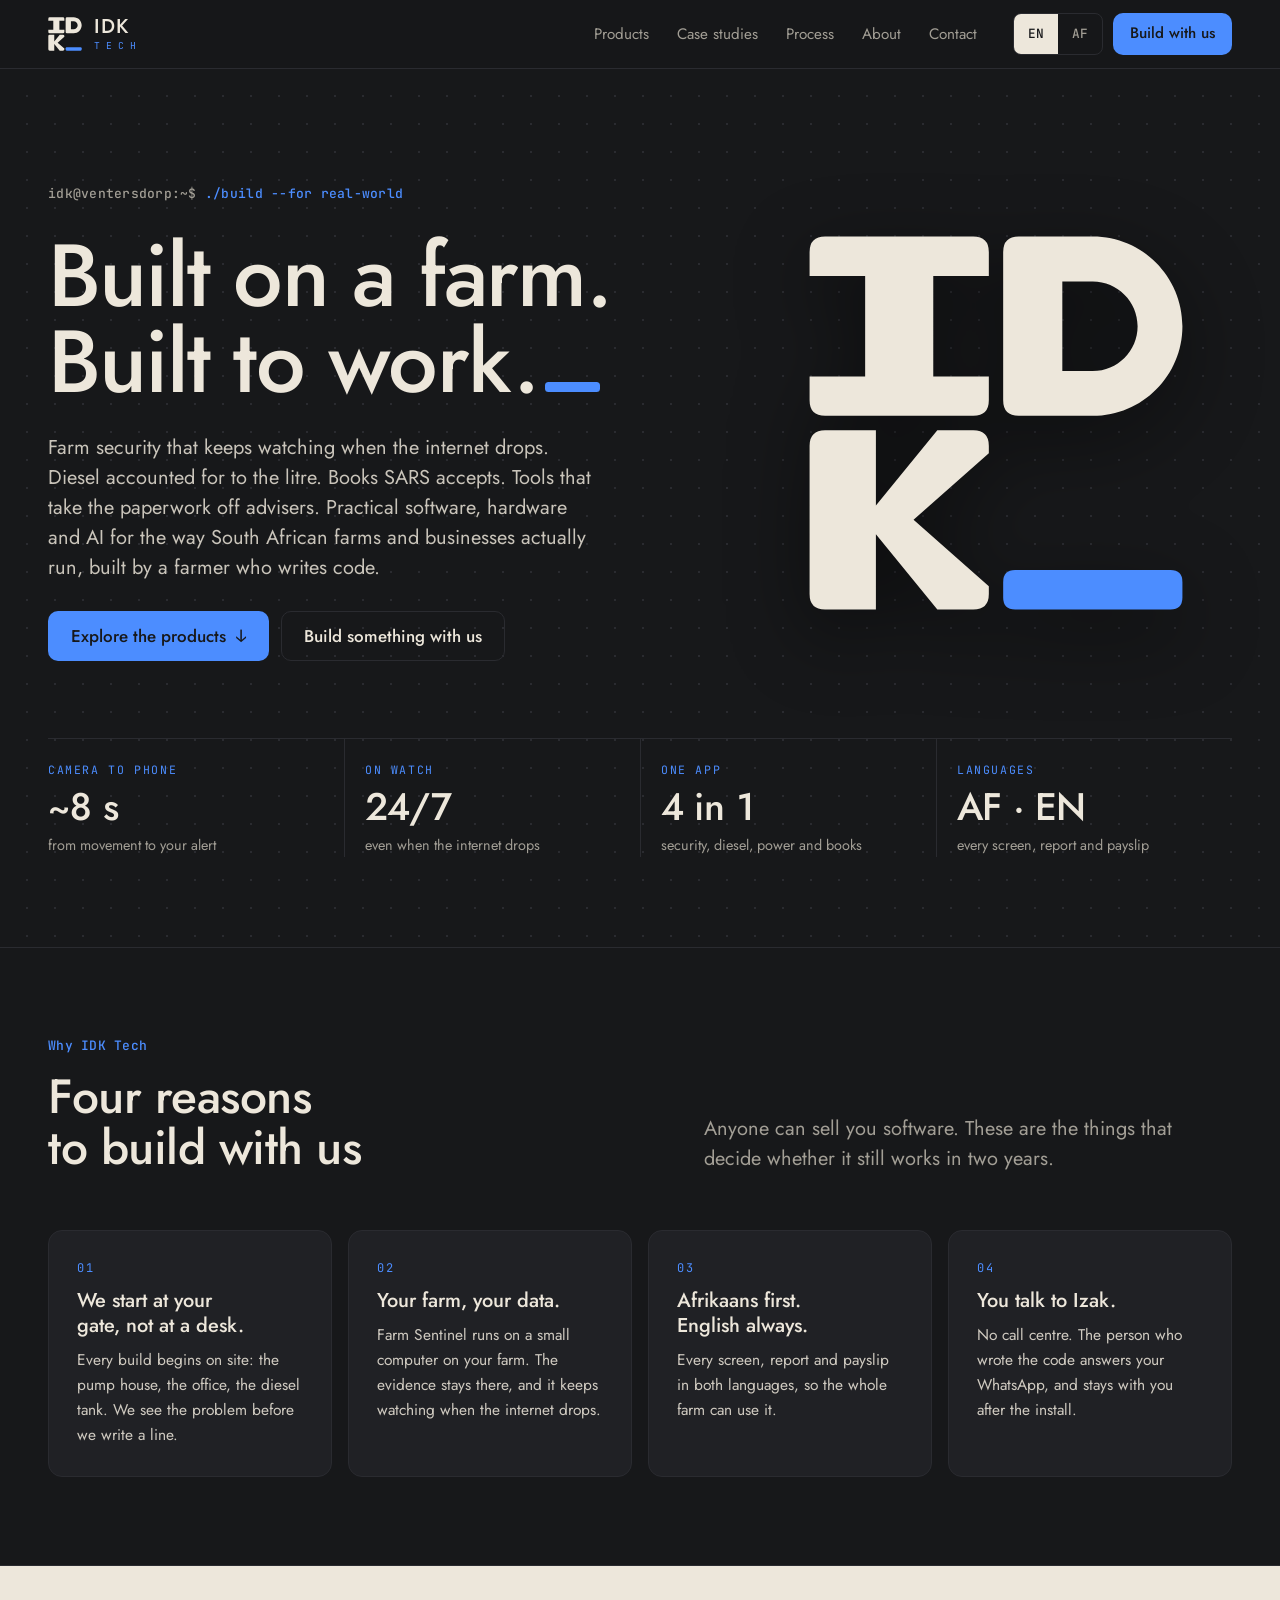
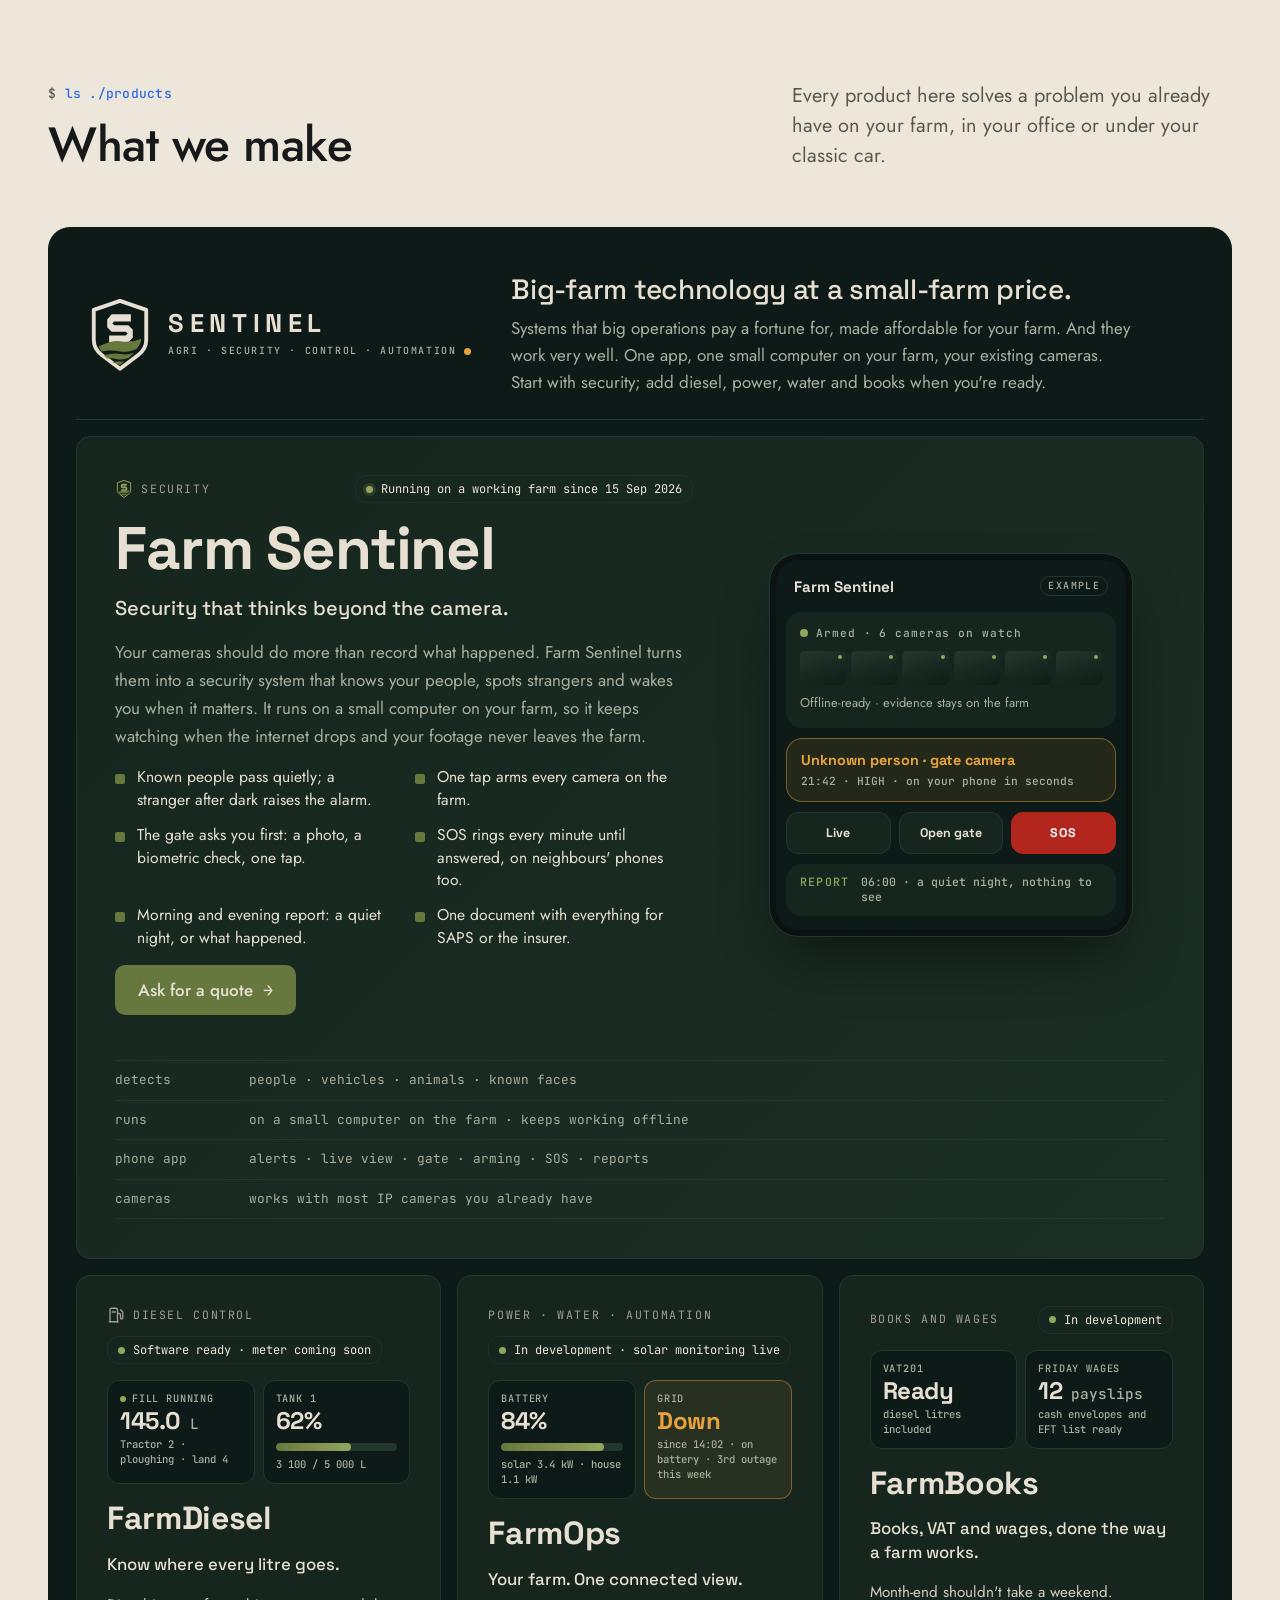
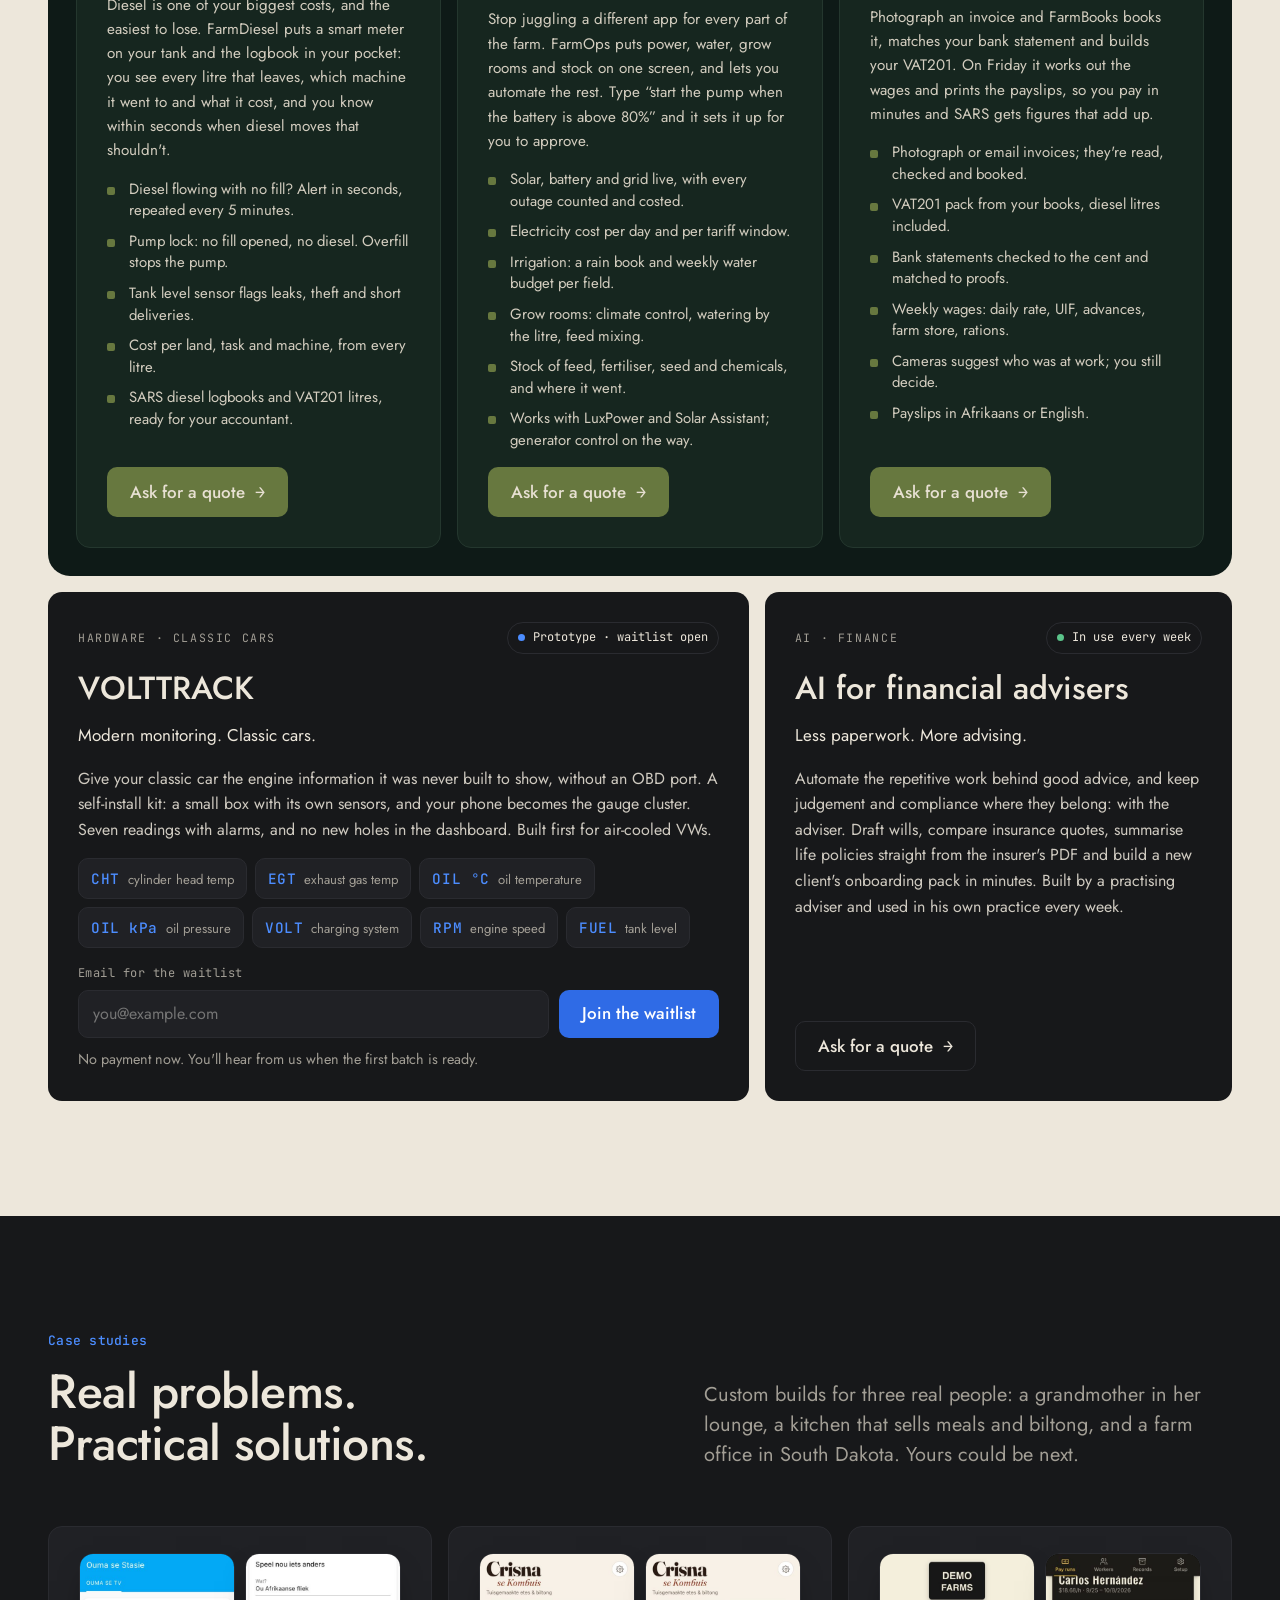
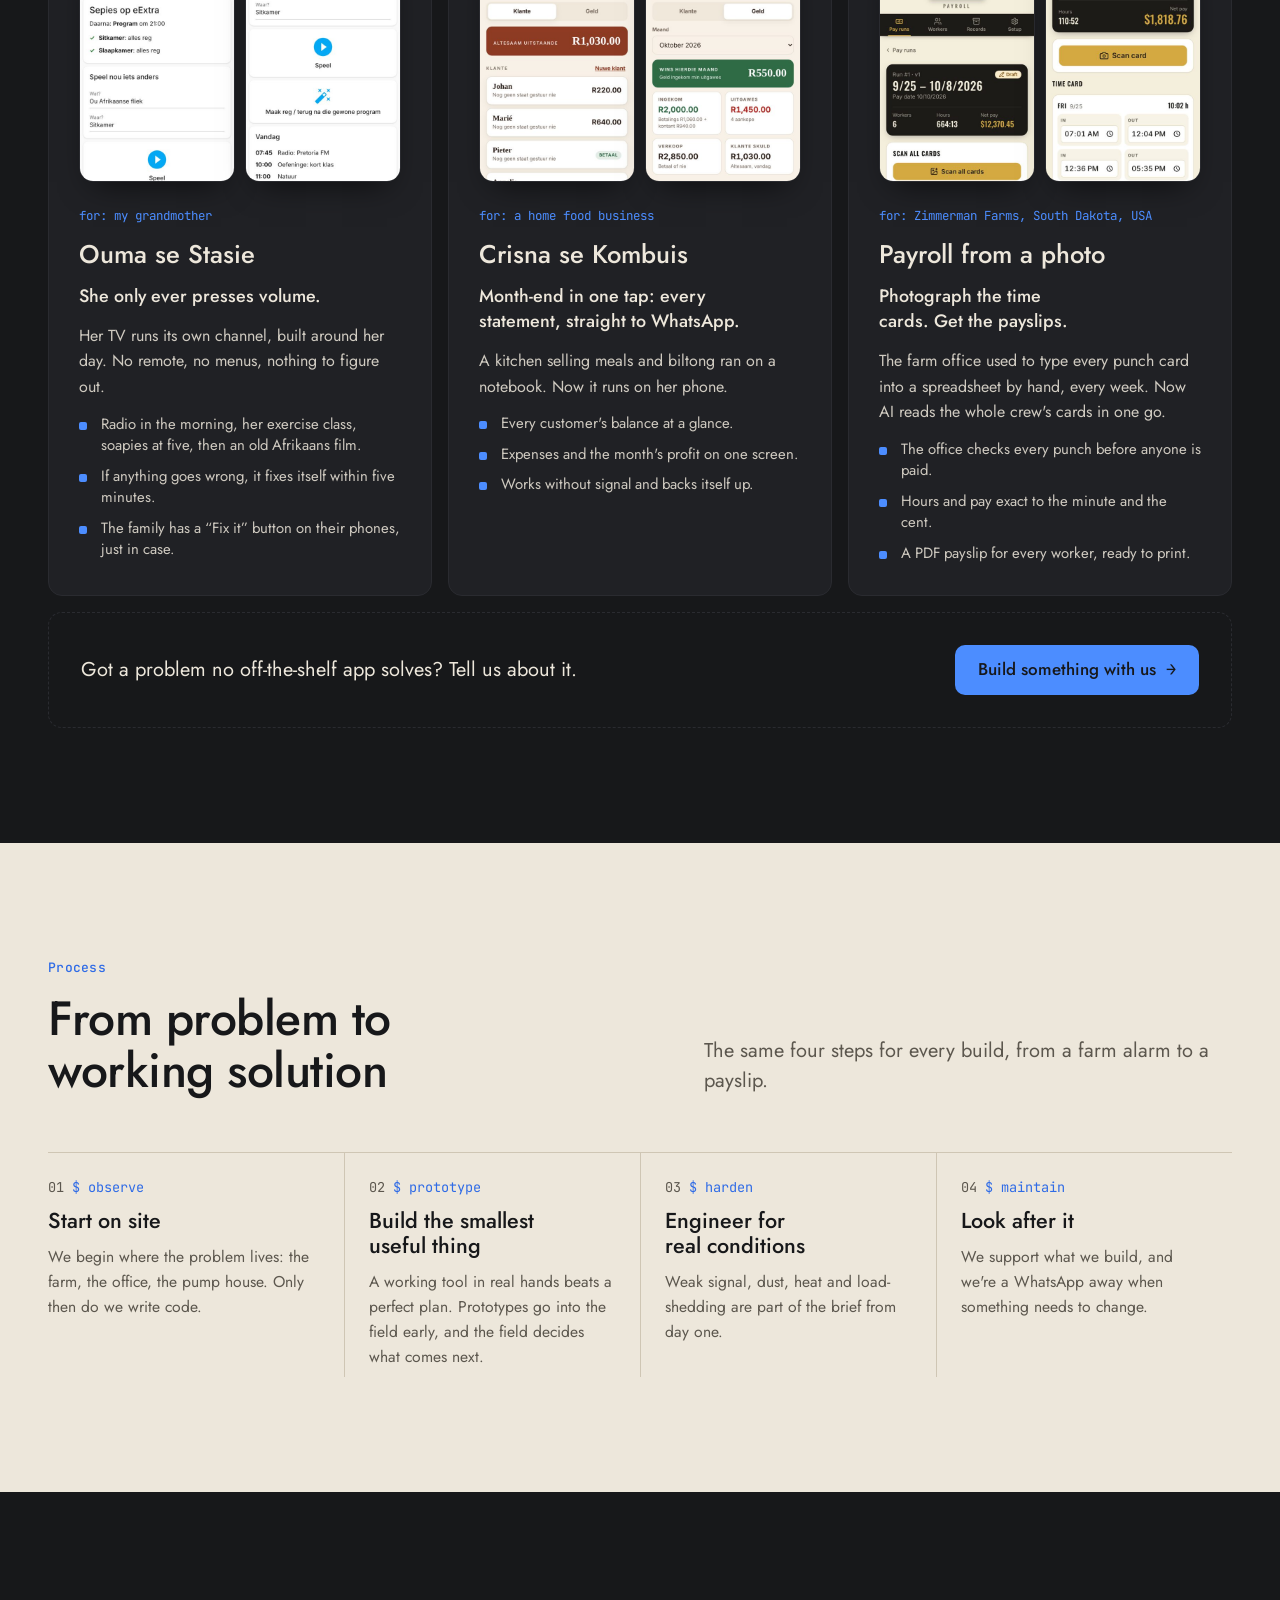
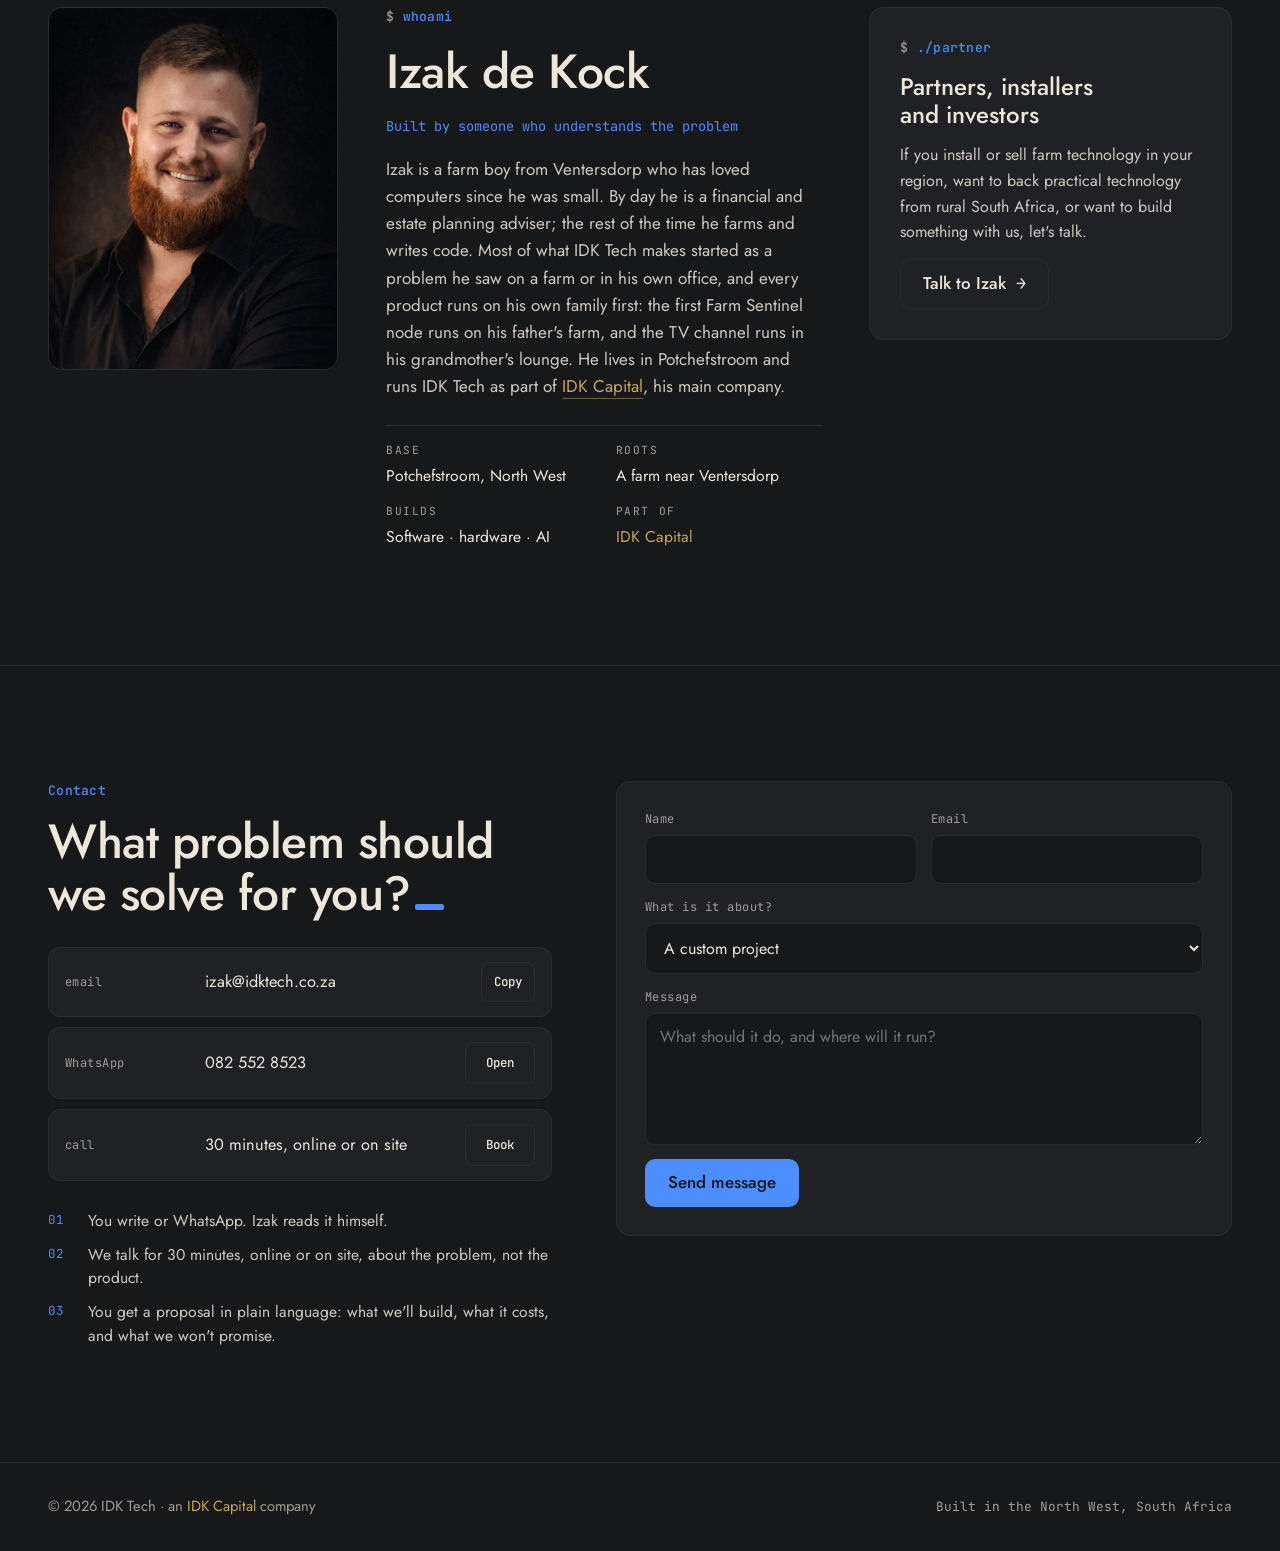
==== commit 5722dcef: "Tighter copy across the site; app screenshots in the case studies Co-Authored-By: Claude Opus 5.5 <n" ====
--- a/index.html
+++ b/index.html
@@ -72,10 +72,10 @@
   </div>
   <div class="wrap stats-wrap">
     <dl class="stats">
-      <div><dt><span class="en">camera to phone</span><span class="af">kamera tot foon</span></dt><dd>~8 s</dd><p><span class="en">from the first frame to your alert</span><span class="af">van die eerste raam tot jou waarskuwing</span></p></div>
-      <div><dt><span class="en">on your farm</span><span class="af">op jou plaas</span></dt><dd>24/7</dd><p><span class="en">keeps working when the internet drops</span><span class="af">werk aan as die internet val</span></p></div>
-      <div><dt><span class="en">lines of code</span><span class="af">reëls kode</span></dt><dd>750 000+</dd><p><span class="en">behind one app on one small computer</span><span class="af">agter een app op een klein rekenaar</span></p></div>
-      <div><dt><span class="en">first farm live</span><span class="af">eerste plaas lewendig</span></dt><dd>15 Sep 2026</dd><p><span class="en">running on a working farm</span><span class="af">loop op 'n werkende plaas</span></p></div>
+      <div><dt><span class="en">camera to phone</span><span class="af">kamera tot foon</span></dt><dd>~8 s</dd><p><span class="en">from movement to your alert</span><span class="af">van beweging tot jou waarskuwing</span></p></div>
+      <div><dt><span class="en">on watch</span><span class="af">op wag</span></dt><dd>24/7</dd><p><span class="en">even when the internet drops</span><span class="af">selfs as die internet val</span></p></div>
+      <div><dt><span class="en">one app</span><span class="af">een app</span></dt><dd>4 in 1</dd><p><span class="en">security, diesel, power and books</span><span class="af">sekuriteit, diesel, krag en boeke</span></p></div>
+      <div><dt><span class="en">languages</span><span class="af">tale</span></dt><dd>AF · EN</dd><p><span class="en">every screen, report and payslip</span><span class="af">elke skerm, verslag en strokie</span></p></div>
     </dl>
   </div>
 </section>
@@ -107,14 +107,14 @@
       <div class="vow reveal">
         <span class="vow-n">03</span>
         <h3><span class="en">Afrikaans first. English always.</span><span class="af">Afrikaans eerste. Engels altyd.</span></h3>
-        <p class="en">Every screen, report and payslip in both languages. The case file for SAPS prints Afrikaans first.</p>
-        <p class="af">Elke skerm, verslag en betaalstrokie in albei tale. Die saakleer vir die SAPD druk Afrikaans eerste.</p>
+        <p class="en">Every screen, report and payslip in both languages, so the whole farm can use it.</p>
+        <p class="af">Elke skerm, verslag en betaalstrokie in albei tale, sodat die hele plaas dit kan gebruik.</p>
       </div>
       <div class="vow reveal">
         <span class="vow-n">04</span>
         <h3><span class="en">You talk to Izak.</span><span class="af">Jy praat met Izak.</span></h3>
-        <p class="en">No call centre. The person who wrote the code answers your WhatsApp, and we support what we ship.</p>
-        <p class="af">Geen inbelsentrum nie. Die persoon wat die kode geskryf het, antwoord jou WhatsApp, en ons ondersteun wat ons lewer.</p>
+        <p class="en">No call centre. The person who wrote the code answers your WhatsApp, and stays with you after the install.</p>
+        <p class="af">Geen inbelsentrum nie. Die persoon wat die kode geskryf het, antwoord jou WhatsApp, en bly by jou ná die installasie.</p>
       </div>
     </div>
   </div>
@@ -131,8 +131,6 @@
       <div>
         <p class="lede en">Every product here solves a problem you already have on your farm, in your office or under your classic car.</p>
         <p class="lede af">Elke produk hier los 'n probleem op wat jy reeds op jou plaas, in jou kantoor of onder jou klassieke kar het.</p>
-        <p class="legend en"><b>Statuses mean what they say.</b> <i>On a farm</i> is running at a real farm. <i>Built</i> is finished software. <i>In development</i> is still being built.</p>
-        <p class="legend af"><b>Statusse beteken wat hulle sê.</b> <i>Op 'n plaas</i> loop op 'n regte plaas. <i>Gebou</i> is klaar sagteware. <i>In ontwikkeling</i> word nog gebou.</p>
       </div>
     </div>
 
@@ -156,9 +154,9 @@
           </div>
           <h3 id="p-sentinel" class="featured-name">Farm Sentinel</h3>
           <p class="featured-tag"><span class="en">Security that thinks beyond the camera.</span><span class="af">Van kameras na intelligente plaasbeveiliging.</span></p>
-          <p class="en desc">Your cameras should do more than record what happened. A small computer on your farm watches every one of them and decides for itself: a known worker passes quietly, a stranger after dark rings your phone. The line can drop; it keeps watching, and the evidence never leaves your farm. From your phone you arm the farm, watch live, answer the gate and send an SOS that keeps ringing on your neighbours' phones until someone answers. If something happens, you hand SAPS or the insurer one document with everything in it.</p>
-          <p class="af desc">Jou kameras moet meer doen as net opneem wat gebeur het. 'n Klein rekenaar op jou plaas hou elkeen dop en besluit self: 'n bekende werker gaan stil verby, 'n vreemdeling ná donker lui jou foon. Die lyn kan val; dit hou aan waak, en die bewyse verlaat nooit jou plaas nie. Van jou foon af sit jy die plaas op wag, kyk jy lewendig, antwoord jy die hek en stuur jy 'n SOS wat op jou bure se fone aanhou lui totdat iemand antwoord. As iets gebeur, gee jy die SAPD of die versekeraar een dokument met alles daarin.</p>
-          <ul class="feat"><li><span class="en">Known people pass quietly; a stranger after dark raises the alarm.</span><span class="af">Bekende mense gaan stil verby; 'n vreemdeling ná donker lui die alarm.</span></li><li><span class="en">One tap arms every camera on the farm.</span><span class="af">Een tik sit elke kamera op die plaas op wag.</span></li><li><span class="en">The gate asks you first: a photo, a biometric check, one tap.</span><span class="af">Die hek vra jou eers: 'n foto, 'n biometriese kontrole, een tik.</span></li><li><span class="en">SOS rings every minute until answered, on neighbours' phones too.</span><span class="af">SOS lui elke minuut tot iemand antwoord, ook op bure se fone.</span></li><li><span class="en">Morning and evening report: a quiet night, or what happened.</span><span class="af">Oggend- en aandverslag: 'n stil nag, of wat gebeur het.</span></li><li><span class="en">A case file for SAPS or the insurer, Afrikaans first.</span><span class="af">'n Saakleer vir SAPD of die versekeraar, Afrikaans eerste.</span></li></ul>
+          <p class="en desc">Your cameras should do more than record what happened. Farm Sentinel turns them into a security system that knows your people, spots strangers and wakes you when it matters. It runs on a small computer on your farm, so it keeps watching when the internet drops and your footage never leaves the farm.</p>
+          <p class="af desc">Jou kameras moet meer doen as net opneem wat gebeur het. Farm Sentinel maak hulle 'n sekuriteitstelsel wat jou mense ken, vreemdelinge raaksien en jou wakker maak wanneer dit saak maak. Dit loop op 'n klein rekenaar op jou plaas, so dit hou aan waak as die internet val en jou beeldmateriaal verlaat nooit die plaas nie.</p>
+          <ul class="feat"><li><span class="en">Known people pass quietly; a stranger after dark raises the alarm.</span><span class="af">Bekende mense gaan stil verby; 'n vreemdeling ná donker lui die alarm.</span></li><li><span class="en">One tap arms every camera on the farm.</span><span class="af">Een tik sit elke kamera op die plaas op wag.</span></li><li><span class="en">The gate asks you first: a photo, a biometric check, one tap.</span><span class="af">Die hek vra jou eers: 'n foto, 'n biometriese kontrole, een tik.</span></li><li><span class="en">SOS rings every minute until answered, on neighbours' phones too.</span><span class="af">SOS lui elke minuut tot iemand antwoord, ook op bure se fone.</span></li><li><span class="en">Morning and evening report: a quiet night, or what happened.</span><span class="af">Oggend- en aandverslag: 'n stil nag, of wat gebeur het.</span></li><li><span class="en">One document with everything for SAPS or the insurer.</span><span class="af">Een dokument met alles vir die SAPD of die versekeraar.</span></li></ul>
           <a class="btn btn-fam" href="#contact" data-topic="sentinel"><span class="en">Ask for a quote</span><span class="af">Vra 'n kwotasie</span> <span class="arrow" aria-hidden="true">→</span></a>
         </div>
         <div class="featured-screen" aria-label="Example screen" role="img">
@@ -177,14 +175,14 @@
             <div class="ph-row"><span><span class="en">REPORT</span><span class="af">VERSLAG</span></span><span><span class="en">06:00 · a quiet night, nothing to see</span><span class="af">06:00 · 'n stil nag, niks om te sien nie</span></span></div>
           </div>
         </div>
-        <div class="featured-spec"><ul class="spec"><li><span><span class="en">detects</span><span class="af">herken</span></span><span><span class="en">people · vehicles · animals · known faces</span><span class="af">mense · voertuie · diere · bekende gesigte</span></span></li><li><span><span class="en">runs</span><span class="af">loop</span></span><span><span class="en">on a small computer on the farm · keeps working offline</span><span class="af">op 'n klein rekenaar op die plaas · werk aan sonder internet</span></span></li><li><span><span class="en">phone app</span><span class="af">foon-app</span></span><span><span class="en">alerts · live view · gate · arming · SOS · reports</span><span class="af">waarskuwings · lewendige beeld · hek · op wag · SOS · verslae</span></span></li><li><span><span class="en">cameras</span><span class="af">kameras</span></span><span><span class="en">your existing RTSP/ONVIF or Tuya cameras</span><span class="af">jou bestaande RTSP/ONVIF- of Tuya-kameras</span></span></li><li><span><span class="en">language</span><span class="af">taal</span></span><span><span class="en">Afrikaans · English</span><span class="af">Afrikaans · Engels</span></span></li></ul></div>
+        <div class="featured-spec"><ul class="spec"><li><span><span class="en">detects</span><span class="af">herken</span></span><span><span class="en">people · vehicles · animals · known faces</span><span class="af">mense · voertuie · diere · bekende gesigte</span></span></li><li><span><span class="en">runs</span><span class="af">loop</span></span><span><span class="en">on a small computer on the farm · keeps working offline</span><span class="af">op 'n klein rekenaar op die plaas · werk aan sonder internet</span></span></li><li><span><span class="en">phone app</span><span class="af">foon-app</span></span><span><span class="en">alerts · live view · gate · arming · SOS · reports</span><span class="af">waarskuwings · lewendige beeld · hek · op wag · SOS · verslae</span></span></li><li><span><span class="en">cameras</span><span class="af">kameras</span></span><span><span class="en">works with most IP cameras you already have</span><span class="af">werk met die meeste IP-kameras wat jy reeds het</span></span></li></ul></div>
       </article>
 
       <div class="cards-3">
         <article class="card fam-card" aria-labelledby="p-diesel">
           <div class="card-top">
             <span class="tag fam-tag"><span class="fuel-ic"><svg viewBox="0 0 24 24" fill="none" stroke="currentColor" stroke-width="1.75" stroke-linecap="round" stroke-linejoin="round" aria-hidden="true"><path d="M4 21V5a2 2 0 0 1 2-2h6a2 2 0 0 1 2 2v16"/><path d="M3 21h12"/><path d="M7 8h4"/><path d="M14 10h2a2 2 0 0 1 2 2v4a1.5 1.5 0 0 0 3 0V8l-3-3"/></svg></span><span class="en">Diesel control</span><span class="af">Dieselbeheer</span></span>
-            <span class="status fam-status"><span class="en">Built · meter node being built</span><span class="af">Gebou · meternodus word gebou</span></span>
+            <span class="status fam-status"><span class="en">Software ready · meter coming soon</span><span class="af">Sagteware gereed · meter kom binnekort</span></span>
           </div>
           <div class="tiles" aria-label="Example" role="img">
             <div class="tile"><span class="tile-k"><span class="pulse" aria-hidden="true"></span><span class="en">Fill running</span><span class="af">Vulling loop</span></span><span class="tile-v"><b id="diesel-counter">142.6</b> L</span><span class="tile-m"><span class="en">Tractor 2 · ploughing · land 4</span><span class="af">Trekker 2 · ploeg · land 4</span></span></div>
@@ -192,15 +190,15 @@
           </div>
           <h3 id="p-diesel">FarmDiesel</h3>
           <p class="card-tagline"><span class="en">Know where every litre goes.</span><span class="af">Elke liter verantwoord. Elke druppel sigbaar.</span></p>
-          <p class="desc en">Diesel is one of your biggest costs, and the easiest to lose. FarmDiesel puts a smart meter on your tank and the logbook in your pocket. You see every fill counted live; diesel that runs with no fill opened, or after hours, reaches you within seconds; and a pump lock keeps the tap shut until someone starts a fill. Your accountant gets the SARS logbooks and VAT201 litres, every figure traced back to its invoice and photo.</p>
-          <p class="desc af">Diesel is een van jou grootste kostes, en die maklikste om te verloor. FarmDiesel sit 'n slim meter op jou tenk en die logboek in jou sak. Jy sien elke vulling lewendig getel; diesel wat loop sonder dat iemand 'n vulling oopgemaak het, of ná ure, is binne sekondes by jou; en 'n pompslot hou die kraan toe totdat iemand 'n vulling begin. Jou rekenmeester kry die SARS-logboeke en BTW201-liters, met elke syfer terug na sy faktuur en foto.</p>
-          <ul class="feat"><li><span class="en">Diesel flowing with no fill? Alert in seconds, repeated every 5 minutes.</span><span class="af">Diesel loop sonder vulling? Waarskuwing binne sekondes, elke 5 minute weer.</span></li><li><span class="en">Pump lock: no fill opened, no diesel. Overfill stops the pump.</span><span class="af">Pompslot: geen vulling oop nie, geen diesel nie. Oorvul stop die pomp.</span></li><li><span class="en">Tank level sensor flags leaks, theft and short deliveries.</span><span class="af">Tenkvlakmeter wys lekke, diefstal en aflewerings wat kort kom.</span></li><li><span class="en">Every task named the SARS way, never a vague “general farming”.</span><span class="af">Elke taak soos SARS dit noem, nooit 'n vae “algemene boerdery” nie.</span></li><li><span class="en">Cost per land, task and machine, from every litre.</span><span class="af">Koste per land, taak en masjien, uit elke liter.</span></li><li><span class="en">SARS Note 6 logbooks and VAT201 fields 21–23, exported as PDF, CSV and invoice photos.</span><span class="af">SARS Nota 6-logboeke en BTW201-velde 21–23, uitgevoer as PDF, CSV en faktuurfoto's.</span></li></ul>
+          <p class="desc en">Diesel is one of your biggest costs, and the easiest to lose. FarmDiesel puts a smart meter on your tank and the logbook in your pocket: you see every litre that leaves, which machine it went to and what it cost, and you know within seconds when diesel moves that shouldn't.</p>
+          <p class="desc af">Diesel is een van jou grootste kostes, en die maklikste om te verloor. FarmDiesel sit 'n slim meter op jou tenk en die logboek in jou sak: jy sien elke liter wat uitgaan, na watter masjien dit gegaan het en wat dit gekos het, en jy weet binne sekondes as diesel loop wat nie moet nie.</p>
+          <ul class="feat"><li><span class="en">Diesel flowing with no fill? Alert in seconds, repeated every 5 minutes.</span><span class="af">Diesel loop sonder vulling? Waarskuwing binne sekondes, elke 5 minute weer.</span></li><li><span class="en">Pump lock: no fill opened, no diesel. Overfill stops the pump.</span><span class="af">Pompslot: geen vulling oop nie, geen diesel nie. Oorvul stop die pomp.</span></li><li><span class="en">Tank level sensor flags leaks, theft and short deliveries.</span><span class="af">Tenkvlakmeter wys lekke, diefstal en aflewerings wat kort kom.</span></li><li><span class="en">Cost per land, task and machine, from every litre.</span><span class="af">Koste per land, taak en masjien, uit elke liter.</span></li><li><span class="en">SARS diesel logbooks and VAT201 litres, ready for your accountant.</span><span class="af">SARS-diesellogboeke en BTW201-liters, gereed vir jou rekenmeester.</span></li></ul>
           <a class="btn btn-fam" href="#contact" data-topic="diesel"><span class="en">Ask for a quote</span><span class="af">Vra 'n kwotasie</span> <span class="arrow" aria-hidden="true">→</span></a>
         </article>
         <article class="card fam-card" aria-labelledby="p-ops">
           <div class="card-top">
             <span class="tag fam-tag"><span class="en">Power · water · automation</span><span class="af">Krag · water · outomatisering</span></span>
-            <span class="status fam-status"><span class="en">In development · solar already live on a real inverter</span><span class="af">In ontwikkeling · son-monitering loop reeds op 'n regte omsetter</span></span>
+            <span class="status fam-status"><span class="en">In development · solar monitoring live</span><span class="af">In ontwikkeling · son-monitering lewendig</span></span>
           </div>
           <div class="tiles" aria-label="Example" role="img">
             <div class="tile"><span class="tile-k"><span class="en">Battery</span><span class="af">Battery</span></span><span class="tile-v"><b>84%</b></span><div class="gauge"><div class="gauge-fill" style="width:84%"></div></div><span class="tile-m"><span class="en">solar 3.4 kW · house 1.1 kW</span><span class="af">son 3,4 kW · huis 1,1 kW</span></span></div>
@@ -208,25 +206,25 @@
           </div>
           <h3 id="p-ops">FarmOps</h3>
           <p class="card-tagline"><span class="en">Your farm. One connected view.</span><span class="af">Een plaas. Een oorsig. Slimmer beheer.</span></p>
-          <p class="desc en">Stop juggling a different app for every part of the farm. FarmOps puts it on one screen: solar and battery, irrigation, grow rooms and stock, with the standby generator coming. Every power outage is counted and costed, every field has a rain book and a water budget, and every bag of feed or fertiliser is booked to where it went. Describe a rule in plain words — “start the pump when the battery is above 80%” — and FarmOps writes the automation for you to approve.</p>
-          <p class="desc af">Hou op om 'n ander app vir elke deel van die plaas te jongleer. FarmOps sit dit op een skerm: son en battery, besproeiing, kweekkamers en voorraad, met die bystand-kragopwekker op pad. Elke kragonderbreking word getel en gekos, elke land het 'n reënboek en 'n waterbegroting, en elke sak voer of kunsmis word geboek na waarheen dit gegaan het. Beskryf 'n reël in gewone woorde — “skakel die pomp aan as die battery bo 80% is” — en FarmOps skryf die outomatisering vir jou om goed te keur.</p>
-          <ul class="feat"><li><span class="en">Solar, battery and grid live, with every outage counted and costed.</span><span class="af">Son, battery en netwerk lewendig, met elke kragonderbreking getel en gekos.</span></li><li><span class="en">Electricity cost per day and per tariff window.</span><span class="af">Kragkoste per dag en per tariefvenster.</span></li><li><span class="en">Irrigation: a rain book and weekly water budget per field.</span><span class="af">Besproeiing: 'n reënboek en weeklikse waterbegroting per land.</span></li><li><span class="en">Grow rooms: climate control, watering by the litre, feed mixing.</span><span class="af">Kweekkamers: klimaatbeheer, water by die liter, voeding gemeng.</span></li><li><span class="en">Stock of feed, fertiliser, seed and chemicals, and where it went.</span><span class="af">Voorraad voer, kunsmis, saad en chemikalieë, en waarheen dit gegaan het.</span></li><li><span class="en">Reads LuxPower, Solar Assistant and Modbus inverters; generator start/stop coming.</span><span class="af">Lees LuxPower-, Solar Assistant- en Modbus-omsetters; kragopwekker-beheer kom.</span></li></ul>
+          <p class="desc en">Stop juggling a different app for every part of the farm. FarmOps puts power, water, grow rooms and stock on one screen, and lets you automate the rest. Type “start the pump when the battery is above 80%” and it sets it up for you to approve.</p>
+          <p class="desc af">Hou op om 'n ander app vir elke deel van die plaas te jongleer. FarmOps sit krag, water, kweekkamers en voorraad op een skerm, en laat jou die res outomatiseer. Tik “skakel die pomp aan as die battery bo 80% is” en dit stel dit op vir jou om goed te keur.</p>
+          <ul class="feat"><li><span class="en">Solar, battery and grid live, with every outage counted and costed.</span><span class="af">Son, battery en netwerk lewendig, met elke kragonderbreking getel en gekos.</span></li><li><span class="en">Electricity cost per day and per tariff window.</span><span class="af">Kragkoste per dag en per tariefvenster.</span></li><li><span class="en">Irrigation: a rain book and weekly water budget per field.</span><span class="af">Besproeiing: 'n reënboek en weeklikse waterbegroting per land.</span></li><li><span class="en">Grow rooms: climate control, watering by the litre, feed mixing.</span><span class="af">Kweekkamers: klimaatbeheer, water by die liter, voeding gemeng.</span></li><li><span class="en">Stock of feed, fertiliser, seed and chemicals, and where it went.</span><span class="af">Voorraad voer, kunsmis, saad en chemikalieë, en waarheen dit gegaan het.</span></li><li><span class="en">Works with LuxPower and Solar Assistant; generator control on the way.</span><span class="af">Werk met LuxPower en Solar Assistant; kragopwekker-beheer op pad.</span></li></ul>
           <a class="btn btn-fam" href="#contact" data-topic="ops"><span class="en">Ask for a quote</span><span class="af">Vra 'n kwotasie</span> <span class="arrow" aria-hidden="true">→</span></a>
         </article>
         <article class="card fam-card" aria-labelledby="p-books">
           <div class="card-top">
             <span class="tag fam-tag"><span class="en">Books and wages</span><span class="af">Boeke en lone</span></span>
-            <span class="status fam-status"><span class="en">In development · capture, VAT201, bank and payroll built</span><span class="af">In ontwikkeling · vaslegging, BTW201, bank en lone gebou</span></span>
+            <span class="status fam-status"><span class="en">In development</span><span class="af">In ontwikkeling</span></span>
           </div>
           <div class="tiles" aria-label="Example" role="img">
-            <div class="tile"><span class="tile-k"><span class="en">VAT201</span><span class="af">BTW201</span></span><span class="tile-v"><b><span class="en">Ready</span><span class="af">Gereed</span></b></span><span class="tile-m"><span class="en">fields 1–23 · diesel litres in · pack as PDF + ZIP</span><span class="af">velde 1–23 · dieselliters in · pak as PDF + ZIP</span></span></div>
-            <div class="tile"><span class="tile-k"><span class="en">Friday wages</span><span class="af">Vrydag se lone</span></span><span class="tile-v"><b>12</b> <span class="en">payslips</span><span class="af">strokies</span></span><span class="tile-m"><span class="en">envelopes counted · EFT list ready · UIF capped</span><span class="af">koeverte getel · EFT-lys gereed · UIF beperk</span></span></div>
+            <div class="tile"><span class="tile-k"><span class="en">VAT201</span><span class="af">BTW201</span></span><span class="tile-v"><b><span class="en">Ready</span><span class="af">Gereed</span></b></span><span class="tile-m"><span class="en">diesel litres included</span><span class="af">dieselliters ingesluit</span></span></div>
+            <div class="tile"><span class="tile-k"><span class="en">Friday wages</span><span class="af">Vrydag se lone</span></span><span class="tile-v"><b>12</b> <span class="en">payslips</span><span class="af">strokies</span></span><span class="tile-m"><span class="en">cash envelopes and EFT list ready</span><span class="af">kontantkoeverte en EFT-lys gereed</span></span></div>
           </div>
           <h3 id="p-books">FarmBooks</h3>
           <p class="card-tagline"><span class="en">Books, VAT and wages, done the way a farm works.</span><span class="af">Boeke, BTW en lone, soos 'n plaas werk.</span></p>
-          <p class="desc en">Month-end shouldn't take a weekend. With FarmBooks your books keep themselves: photograph or email an invoice and it is read, checked and booked; bank statements are matched to their proofs; the VAT201 pack builds itself, diesel litres included. On Friday the wages work out daily rates, UIF, advances, farm store and rations, then print the payslips, the cash-envelope breakdown and the EFT list, so you pay in minutes and SARS and Labour get figures that add up.</p>
-          <p class="desc af">Maandeinde behoort nie 'n naweek te vat nie. Met FarmBooks hou jou boeke hulself: neem 'n foto van 'n faktuur of e-pos dit, en dit word gelees, nagegaan en geboek; bankstate word teen hul bewyse afgemerk; die BTW201-pak stel homself saam, dieselliters ingesluit. Vrydag reken die lone dagtariewe, UIF, voorskotte, plaaswinkel en rantsoene uit, en druk dan die betaalstrokies, die kontant-koevert-uiteensetting en die EFT-lys, sodat jy in minute betaal en SARS en Arbeid syfers kry wat klop.</p>
-          <ul class="feat"><li><span class="en">Photograph or email invoices; they're read, checked and booked.</span><span class="af">Neem 'n foto of e-pos fakture; hulle word gelees, nagegaan en geboek.</span></li><li><span class="en">VAT201 pack from your books, diesel litres included.</span><span class="af">BTW201-pak uit jou boeke, dieselliters ingesluit.</span></li><li><span class="en">Bank statements checked to the cent and matched to proofs.</span><span class="af">Bankstate tot op die sent nagegaan en teen bewyse afgemerk.</span></li><li><span class="en">Weekly wages: daily rate, UIF, advances, farm store, rations.</span><span class="af">Weeklikse lone: dagtarief, UIF, voorskotte, plaaswinkel, rantsoene.</span></li><li><span class="en">Cameras suggest who was at work; you still decide.</span><span class="af">Kameras stel voor wie by die werk was; jy besluit steeds.</span></li><li><span class="en">Payslips in Afrikaans or English. Profit and loss per enterprise: coming.</span><span class="af">Betaalstrokies in Afrikaans of Engels. Wins en verlies per vertakking: kom.</span></li></ul>
+          <p class="desc en">Month-end shouldn't take a weekend. Photograph an invoice and FarmBooks books it, matches your bank statement and builds your VAT201. On Friday it works out the wages and prints the payslips, so you pay in minutes and SARS gets figures that add up.</p>
+          <p class="desc af">Maandeinde behoort nie 'n naweek te vat nie. Neem 'n foto van 'n faktuur en FarmBooks boek dit, pas jou bankstaat af en stel jou BTW201 saam. Vrydag reken dit die lone uit en druk die strokies, sodat jy in minute betaal en SARS syfers kry wat klop.</p>
+          <ul class="feat"><li><span class="en">Photograph or email invoices; they're read, checked and booked.</span><span class="af">Neem 'n foto of e-pos fakture; hulle word gelees, nagegaan en geboek.</span></li><li><span class="en">VAT201 pack from your books, diesel litres included.</span><span class="af">BTW201-pak uit jou boeke, dieselliters ingesluit.</span></li><li><span class="en">Bank statements checked to the cent and matched to proofs.</span><span class="af">Bankstate tot op die sent nagegaan en teen bewyse afgemerk.</span></li><li><span class="en">Weekly wages: daily rate, UIF, advances, farm store, rations.</span><span class="af">Weeklikse lone: dagtarief, UIF, voorskotte, plaaswinkel, rantsoene.</span></li><li><span class="en">Cameras suggest who was at work; you still decide.</span><span class="af">Kameras stel voor wie by die werk was; jy besluit steeds.</span></li><li><span class="en">Payslips in Afrikaans or English.</span><span class="af">Betaalstrokies in Afrikaans of Engels.</span></li></ul>
           <a class="btn btn-fam" href="#contact" data-topic="books"><span class="en">Ask for a quote</span><span class="af">Vra 'n kwotasie</span> <span class="arrow" aria-hidden="true">→</span></a>
         </article>
       </div>
@@ -241,8 +239,8 @@
         </div>
         <h3 id="p-volt">VOLTTRACK</h3>
         <p class="card-tagline"><span class="en">Modern monitoring. Classic cars.</span><span class="af">Moderne enjinmonitering vir klassieke motors.</span></p>
-        <p class="desc en">Give your classic car the engine information it was never built to show. An engine monitor for classic cars without an OBD port. A self-install kit: a small box with its own sensors, and your phone becomes the gauge cluster. Seven readings with alarms, and no new holes in the dashboard. Built first for air-cooled VWs.</p>
-        <p class="desc af">Gee jou klassieke kar die enjin-inligting wat dit nooit gebou is om te wys nie. 'n Enjinmonitor vir klassieke karre sonder 'n OBD-poort. 'n Kit wat jy self installeer: 'n klein boks met sy eie sensors, en jou foon word die meterpaneel. Sewe lesings met alarms, en geen nuwe gate in die paneel nie. Eerste gebou vir lugverkoelde VW's.</p>
+        <p class="desc en">Give your classic car the engine information it was never built to show, without an OBD port. A self-install kit: a small box with its own sensors, and your phone becomes the gauge cluster. Seven readings with alarms, and no new holes in the dashboard. Built first for air-cooled VWs.</p>
+        <p class="desc af">Gee jou klassieke kar die enjin-inligting wat dit nooit gebou is om te wys nie, sonder 'n OBD-poort. 'n Kit wat jy self installeer: 'n klein boks met sy eie sensors, en jou foon word die meterpaneel. Sewe lesings met alarms, en geen nuwe gate in die paneel nie. Eerste gebou vir lugverkoelde VW's.</p>
         <div class="readings" role="list">
           <div class="reading" role="listitem"><b>CHT</b><span><span class="en">cylinder head temp</span><span class="af">silinderkop-temp</span></span></div>
           <div class="reading" role="listitem"><b>EGT</b><span><span class="en">exhaust gas temp</span><span class="af">uitlaatgas-temp</span></span></div>
@@ -270,14 +268,8 @@
         </div>
         <h3 id="p-adviser"><span class="en">AI for financial advisers</span><span class="af">KI vir finansiële adviseurs</span></h3>
         <p class="card-tagline"><span class="en">Less paperwork. More advising.</span><span class="af">Minder administrasie. Meer tyd vir jou kliënte.</span></p>
-        <p class="desc en">Automate the repetitive work behind good advice, and keep judgement and compliance where they belong: with the adviser. They draft wills, compare insurance quotes in Excel, summarise life policies straight from the insurer's PDF and build the onboarding pack for a new client. Built by a practising adviser and used every week in his own practice, so they know what a compliance officer looks for.</p>
-        <p class="desc af">Outomatiseer die herhalende werk agter goeie advies, en hou oordeel en nakoming waar dit hoort: by die adviseur. Die assistente stel testamente op, vergelyk versekeringskwotasies in Excel, som lewenspolisse reguit uit die versekeraar se PDF op en bou die aanstellingspak vir 'n nuwe kliënt. Gebou deur 'n praktiserende adviseur en elke week in sy eie praktyk gebruik, so hulle weet waarna 'n nakomingsbeampte kyk.</p>
-        <ul class="spec">
-          <li><span><span class="en">drafts</span><span class="af">stel op</span></span><span><span class="en">wills · onboarding packs</span><span class="af">testamente · aanstellingspakke</span></span></li>
-          <li><span><span class="en">compares</span><span class="af">vergelyk</span></span><span><span class="en">insurance quotes in Excel</span><span class="af">versekeringskwotasies in Excel</span></span></li>
-          <li><span><span class="en">summarises</span><span class="af">som op</span></span><span><span class="en">life policies from the insurer's PDF</span><span class="af">lewenspolisse uit die versekeraar se PDF</span></span></li>
-          <li><span><span class="en">compliance</span><span class="af">nakoming</span></span><span>POPIA · FAIS</span></li>
-        </ul>
+        <p class="desc en">Automate the repetitive work behind good advice, and keep judgement and compliance where they belong: with the adviser. Draft wills, compare insurance quotes, summarise life policies straight from the insurer's PDF and build a new client's onboarding pack in minutes. Built by a practising adviser and used in his own practice every week.</p>
+        <p class="desc af">Outomatiseer die herhalende werk agter goeie advies, en hou oordeel en nakoming waar dit hoort: by die adviseur. Stel testamente op, vergelyk versekeringskwotasies, som lewenspolisse reguit uit die versekeraar se PDF op en bou 'n nuwe kliënt se aanstellingspak in minute. Gebou deur 'n praktiserende adviseur en elke week in sy eie praktyk gebruik.</p>
         <a class="btn btn-ghost" href="#contact" data-topic="adviser"><span class="en">Ask for a quote</span><span class="af">Vra 'n kwotasie</span> <span class="arrow" aria-hidden="true">→</span></a>
       </article>
 
@@ -298,36 +290,45 @@
     </div>
     <div class="cases">
       <article class="case reveal" aria-labelledby="c-ouma">
+        <div class="case-shots">
+          <a href="shots/ouma-1.jpg" target="_blank" rel="noopener"><img src="shots/ouma-1.jpg" alt="The family panel for Ouma se Stasie" width="440" height="650" loading="lazy"></a>
+          <a href="shots/ouma-2.jpg" target="_blank" rel="noopener"><img src="shots/ouma-2.jpg" alt="The family panel for Ouma se Stasie" width="440" height="650" loading="lazy"></a>
+        </div>
         <p class="for"><span class="en">for: my grandmother</span><span class="af">vir: my ouma</span></p>
         <h3 id="c-ouma">Ouma se Stasie</h3>
         <p class="hook"><span class="en">She only ever presses volume.</span><span class="af">Sy druk net ooit volume.</span></p>
-        <p class="desc en">Her TV runs its own channel, built around her day. No remote to figure out, no menus, no “what did I press?”. Just a card beside her chair that says what's on.</p>
-        <p class="desc af">Haar TV saai sy eie kanaal uit, gebou om haar dag. Geen afstandbeheer om uit te pluis nie, geen kieslyste nie, geen “wat het ek gedruk?” nie. Net 'n kaart langs haar stoel wat sê wat aan is.</p>
-        <ul class="feat"><li><span class="en">Radio at 07:45, her exercise class at 16:00, soapies at 17:00, then an old Afrikaans film.</span><span class="af">Radio om 07:45, haar oefenklas om 16:00, sepies om 17:00, dan 'n ou Afrikaanse fliek.</span></li><li><span class="en">A chime and a voice call her to the class before it starts.</span><span class="af">'n Klokkie en 'n stem roep haar vir die klas voor dit begin.</span></li><li><span class="en">Every sound levelled, so the volume never needs touching.</span><span class="af">Elke klank gelyk gestel, so die volume hoef nooit aangeraak te word nie.</span></li><li><span class="en">If anything breaks, it fixes itself within five minutes. If not, the family's phones have a “Fix it” button.</span><span class="af">As iets breek, maak dit homself binne vyf minute reg. Indien nie, het die familie se fone 'n “Maak reg”-knoppie.</span></li><li><span class="en">Power cut? Internet down? It comes back on its own and plays from the drive until the line returns.</span><span class="af">Krag af? Internet af? Dit kom vanself terug en speel van die skyf af totdat die lyn terug is.</span></li></ul>
-        <div class="stack"><span>Home Assistant</span><span>Kodi</span><span>Python</span></div>
+        <p class="desc en">Her TV runs its own channel, built around her day. No remote, no menus, nothing to figure out.</p>
+        <p class="desc af">Haar TV saai sy eie kanaal uit, gebou om haar dag. Geen afstandbeheer, geen kieslyste, niks om uit te pluis nie.</p>
+        <ul class="feat"><li><span class="en">Radio in the morning, her exercise class, soapies at five, then an old Afrikaans film.</span><span class="af">Radio soggens, haar oefenklas, sepies om vyf, dan 'n ou Afrikaanse fliek.</span></li><li><span class="en">If anything goes wrong, it fixes itself within five minutes.</span><span class="af">As iets skeefloop, maak dit homself binne vyf minute reg.</span></li><li><span class="en">The family has a “Fix it” button on their phones, just in case.</span><span class="af">Die familie het 'n “Maak reg”-knoppie op hul fone, vir ingeval.</span></li></ul>
       </article>
       <article class="case reveal" aria-labelledby="c-kombuis">
+        <div class="case-shots">
+          <a href="shots/kombuis-1.jpg" target="_blank" rel="noopener"><img src="shots/kombuis-1.jpg" alt="Crisna se Kombuis on a phone" width="440" height="650" loading="lazy"></a>
+          <a href="shots/kombuis-2.jpg" target="_blank" rel="noopener"><img src="shots/kombuis-2.jpg" alt="Crisna se Kombuis on a phone" width="440" height="650" loading="lazy"></a>
+        </div>
         <p class="for"><span class="en">for: a home food business</span><span class="af">vir: 'n kosbesigheid van die huis af</span></p>
         <h3 id="c-kombuis">Crisna se Kombuis</h3>
-        <p class="hook"><span class="en">Month-end in one tap: every customer's statement, straight to WhatsApp.</span><span class="af">Maandeinde met een tik: elke kliënt se staat, reguit na WhatsApp.</span></p>
-        <p class="desc en">A kitchen that sells meals and biltong ran on memory and a notebook. Now it runs on her phone, and it knows who owes what before she does.</p>
-        <p class="desc af">'n Kombuis wat etes en biltong verkoop, het op geheue en 'n notaboek geloop. Nou loop dit op haar foon, en dit weet wie wat skuld voor sy weet.</p>
-        <ul class="feat"><li><span class="en">Every customer's running balance: owes, in credit, or all paid, at a glance.</span><span class="af">Elke kliënt se lopende saldo: skuld, in krediet, of alles betaal, met een kyk.</span></li><li><span class="en">PDF statements in Afrikaans or English, branded with her own logo, sent one by one or all at once.</span><span class="af">PDF-state in Afrikaans of Engels, met haar eie logo, een vir een of almal gelyk gestuur.</span></li><li><span class="en">Expenses, cash sales and the month's profit on one “Money” tab.</span><span class="af">Uitgawes, kontantverkope en die maand se wins op een “Geld”-oortjie.</span></li><li><span class="en">Works with no signal at the market; backs itself up every hour, 90 days kept.</span><span class="af">Werk sonder sein by die mark; maak elke uur self 'n rugsteun, 90 dae gehou.</span></li><li><span class="en">No subscription, no laptop, no app store. It lives on her iPhone home screen.</span><span class="af">Geen subskripsie, geen skootrekenaar, geen app store nie. Dit woon op haar iPhone se tuisskerm.</span></li></ul>
-        <div class="stack"><span><span class="en">web app</span><span class="af">webtoep</span></span><span>offline</span><span>WhatsApp</span><span>PDF</span></div>
+        <p class="hook"><span class="en">Month-end in one tap: every statement, straight to WhatsApp.</span><span class="af">Maandeinde met een tik: elke staat, reguit na WhatsApp.</span></p>
+        <p class="desc en">A kitchen selling meals and biltong ran on a notebook. Now it runs on her phone.</p>
+        <p class="desc af">'n Kombuis wat etes en biltong verkoop, het op 'n notaboek geloop. Nou loop dit op haar foon.</p>
+        <ul class="feat"><li><span class="en">Every customer's balance at a glance.</span><span class="af">Elke kliënt se saldo met een kyk.</span></li><li><span class="en">Expenses and the month's profit on one screen.</span><span class="af">Uitgawes en die maand se wins op een skerm.</span></li><li><span class="en">Works without signal and backs itself up.</span><span class="af">Werk sonder sein en maak self 'n rugsteun.</span></li></ul>
       </article>
       <article class="case reveal" aria-labelledby="c-zimmerman">
+        <div class="case-shots">
+          <a href="shots/payroll-1.jpg" target="_blank" rel="noopener"><img src="shots/payroll-1.jpg" alt="The payroll app on a phone" width="440" height="650" loading="lazy"></a>
+          <a href="shots/payroll-2.jpg" target="_blank" rel="noopener"><img src="shots/payroll-2.jpg" alt="The payroll app on a phone" width="440" height="650" loading="lazy"></a>
+        </div>
         <p class="for"><span class="en">for: Zimmerman Farms, South Dakota, USA</span><span class="af">vir: Zimmerman Farms, Suid-Dakota, VSA</span></p>
         <h3 id="c-zimmerman"><span class="en">Payroll from a photo</span><span class="af">Betaalstaat uit 'n foto</span></h3>
-        <p class="hook"><span class="en">Photograph the punch cards. Two minutes later, the payslips are done.</span><span class="af">Neem 'n foto van die tydkaarte. Twee minute later is die betaalstrokies klaar.</span></p>
-        <p class="desc en">A farm office in the American Midwest typed every punch from paper cards into a spreadsheet, every week. Now the whole crew's cards are photographed in one go and the AI reads every punch.</p>
-        <p class="desc af">'n Plaaskantoor in die Amerikaanse Midweste het elke stempel van papierkaarte af in 'n sigblad ingetik, elke week. Nou word die hele span se kaarte in een slag afgeneem en die KI lees elke stempel.</p>
-        <ul class="feat"><li><span class="en">The office checks the punches in a grid; nothing is paid on a number a person hasn't seen.</span><span class="af">Die kantoor kontroleer die stempels in 'n rooster; niks word betaal op 'n syfer wat 'n mens nie gesien het nie.</span></li><li><span class="en">Hours and pay exact to the minute and the cent, with year-to-date totals and a CSV for the accountant.</span><span class="af">Ure en loon tot op die minuut en die sent, met jaar-tot-datum-totale en 'n CSV vir die rekenmeester.</span></li><li><span class="en">A closed pay run only reopens with a reason; the old payslips are kept and the new ones say “Revised”.</span><span class="af">'n Afgeslote betaalloop heropen net met 'n rede; die ou strokies word gehou en die nuwes sê “Hersien”.</span></li><li><span class="en">Federal withholding for seasonal H-2A workers straight from the IRS tables.</span><span class="af">Federale belastingaftrekking vir seisoenale H-2A-werkers reguit uit die IRS-tabelle.</span></li><li><span class="en">Backed up every week. A second farm can be set up in about an hour.</span><span class="af">Elke week gerugsteun. 'n Tweede plaas kan in sowat 'n uur opgestel word.</span></li></ul>
-        <div class="stack"><span><span class="en">web app</span><span class="af">webtoep</span></span><span>AI OCR</span><span>PDF</span><span><span class="en">audit trail</span><span class="af">ouditspoor</span></span></div>
+        <p class="hook"><span class="en">Photograph the time cards. Get the payslips.</span><span class="af">Neem 'n foto van die tydkaarte. Kry die betaalstrokies.</span></p>
+        <p class="desc en">The farm office used to type every punch card into a spreadsheet by hand, every week. Now AI reads the whole crew's cards in one go.</p>
+        <p class="desc af">Die plaaskantoor het elke week elke tydkaart met die hand in 'n sigblad ingetik. Nou lees KI die hele span se kaarte in een slag.</p>
+        <ul class="feat"><li><span class="en">The office checks every punch before anyone is paid.</span><span class="af">Die kantoor kyk elke stempel na voor iemand betaal word.</span></li><li><span class="en">Hours and pay exact to the minute and the cent.</span><span class="af">Ure en loon tot op die minuut en die sent.</span></li><li><span class="en">A PDF payslip for every worker, ready to print.</span><span class="af">'n PDF-strokie vir elke werker, gereed om te druk.</span></li></ul>
       </article>
     </div>
     <div class="custom-cta reveal">
-      <p class="en">Have a problem on your farm or in your business that no off-the-shelf app solves? Tell us. If we can't build it well, we'll say so.</p>
-      <p class="af">Het jy 'n probleem op jou plaas of in jou besigheid wat geen app van die rak oplos nie? Vertel ons. As ons dit nie goed kan bou nie, sal ons so sê.</p>
+      <p class="en">Got a problem no off-the-shelf app solves? Tell us about it.</p>
+      <p class="af">Het jy 'n probleem wat geen app van die rak oplos nie? Vertel ons daarvan.</p>
       <a class="btn btn-primary" href="#contact" data-topic="custom"><span class="en">Build something with us</span><span class="af">Kom bou saam</span> <span class="arrow" aria-hidden="true">→</span></a>
     </div>
   </div>
@@ -348,8 +349,8 @@
       <div class="step reveal">
         <p class="cmd">$ observe</p>
         <h3><span class="en">Start on site</span><span class="af">Begin op die terrein</span></h3>
-        <p class="en">We begin where the problem lives: the farm, the office, the pump house. We ask what keeps you up at night. Only then do we write code.</p>
-        <p class="af">Ons begin waar die probleem is: die plaas, die kantoor, die pomphuis. Ons vra wat jou snags wakker hou. Eers dan skryf ons kode.</p>
+        <p class="en">We begin where the problem lives: the farm, the office, the pump house. Only then do we write code.</p>
+        <p class="af">Ons begin waar die probleem is: die plaas, die kantoor, die pomphuis. Eers dan skryf ons kode.</p>
       </div>
       <div class="step reveal">
         <p class="cmd">$ prototype</p>
@@ -366,8 +367,8 @@
       <div class="step reveal">
         <p class="cmd">$ maintain</p>
         <h3><span class="en">Look after it</span><span class="af">Sorg daarvoor</span></h3>
-        <p class="en">We support what we ship, and we write down what was decided and why, so the next person can carry on.</p>
-        <p class="af">Ons ondersteun wat ons lewer, en skryf neer wat besluit is en hoekom, sodat die volgende persoon kan aangaan.</p>
+        <p class="en">We support what we build, and we're a WhatsApp away when something needs to change.</p>
+        <p class="af">Ons ondersteun wat ons bou, en ons is 'n WhatsApp ver as iets moet verander.</p>
       </div>
     </div>
   </div>
@@ -396,8 +397,6 @@
       <aside class="partner reveal" aria-labelledby="partner-title">
         <p class="eyebrow"><span class="prompt">$</span> ./partner</p>
         <h3 id="partner-title"><span class="en">Partners, installers and investors</span><span class="af">Vennote, installeerders en beleggers</span></h3>
-        <p class="en">IDK Tech grows one product at a time, and Farm Sentinel is built to scale: Community, Professional and Enterprise editions, cloud or self-hosted, with security in every edition and the other modules added as a farm needs them.</p>
-        <p class="af">IDK Tech groei een produk op 'n slag, en Farm Sentinel is gebou om te skaal: Community-, Professional- en Enterprise-uitgawes, in die wolk of self gehuisves, met sekuriteit in elke uitgawe en die ander modules bygevoeg soos 'n plaas dit nodig het.</p>
         <p class="en">If you install or sell farm technology in your region, want to back practical technology from rural South Africa, or want to build something with us, let's talk.</p>
         <p class="af">As jy plaastegnologie in jou streek installeer of verkoop, praktiese tegnologie uit die Suid-Afrikaanse platteland wil steun, of iets saam met ons wil bou, kom ons praat.</p>
         <a class="btn btn-ghost" href="#contact" data-topic="partner"><span class="en">Talk to Izak</span><span class="af">Praat met Izak</span> <span class="arrow" aria-hidden="true">→</span></a>
--- a/style.css
+++ b/style.css
@@ -563,3 +563,10 @@
 .case .hook { font-size: 1.12rem; line-height: 1.4; color: var(--kalk); font-weight: 500; text-wrap: balance; }
 .case .feat li { font-size: 0.93rem; color: #CFCAC0; }
 .case .feat li::before { background: var(--blue); width: 8px; height: 8px; top: 0.55em; }
+
+/* case-study screenshots: two phones */
+.case-shots { display: grid; grid-template-columns: 1fr 1fr; gap: 10px; margin: -4px 0 4px; }
+.case-shots a { display: block; border-radius: 14px; overflow: hidden; border: 1px solid var(--ink-3); background: #000; box-shadow: 0 14px 30px -14px rgba(0,0,0,0.7); transition: transform .2s ease; }
+.case-shots a:hover { transform: translateY(-2px); }
+.case-shots img { display: block; width: 100%; height: auto; aspect-ratio: 440 / 650; object-fit: cover; object-position: top; }
+.case-shots + .for { margin-top: 6px; }
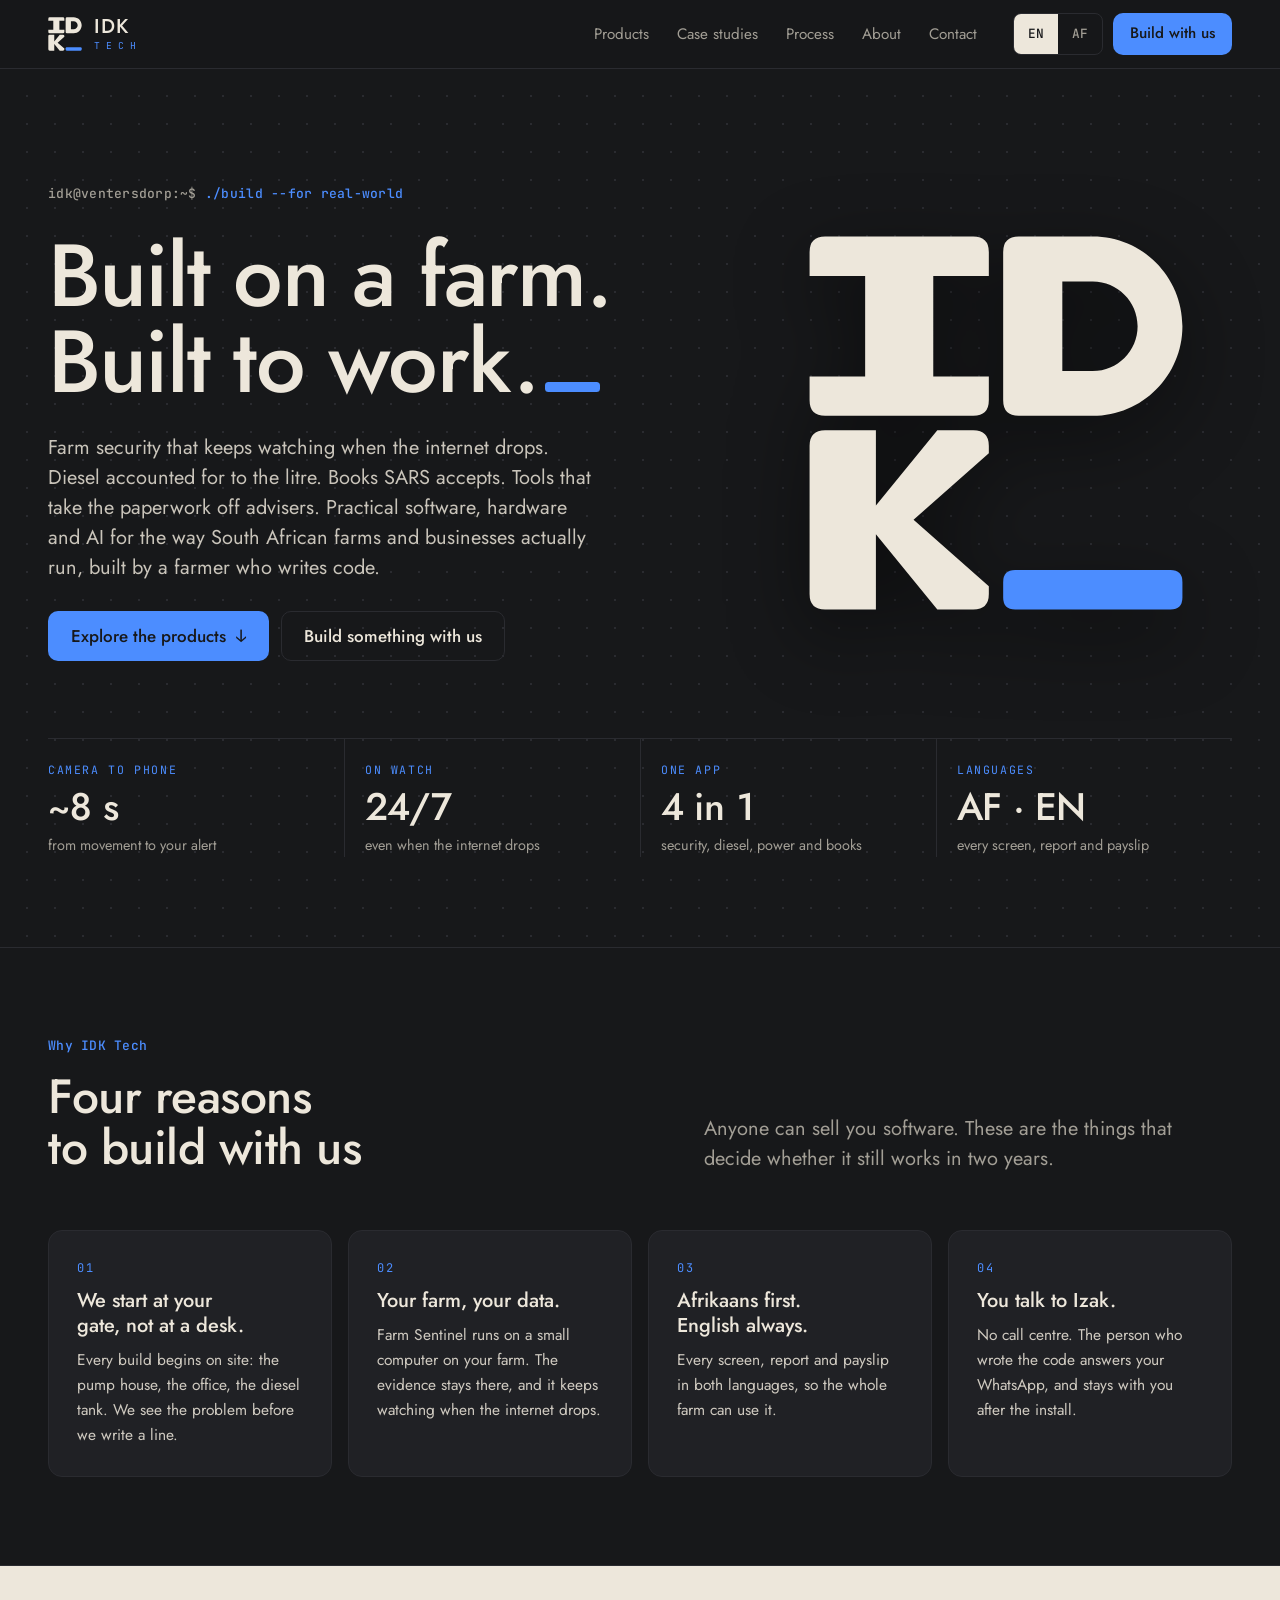
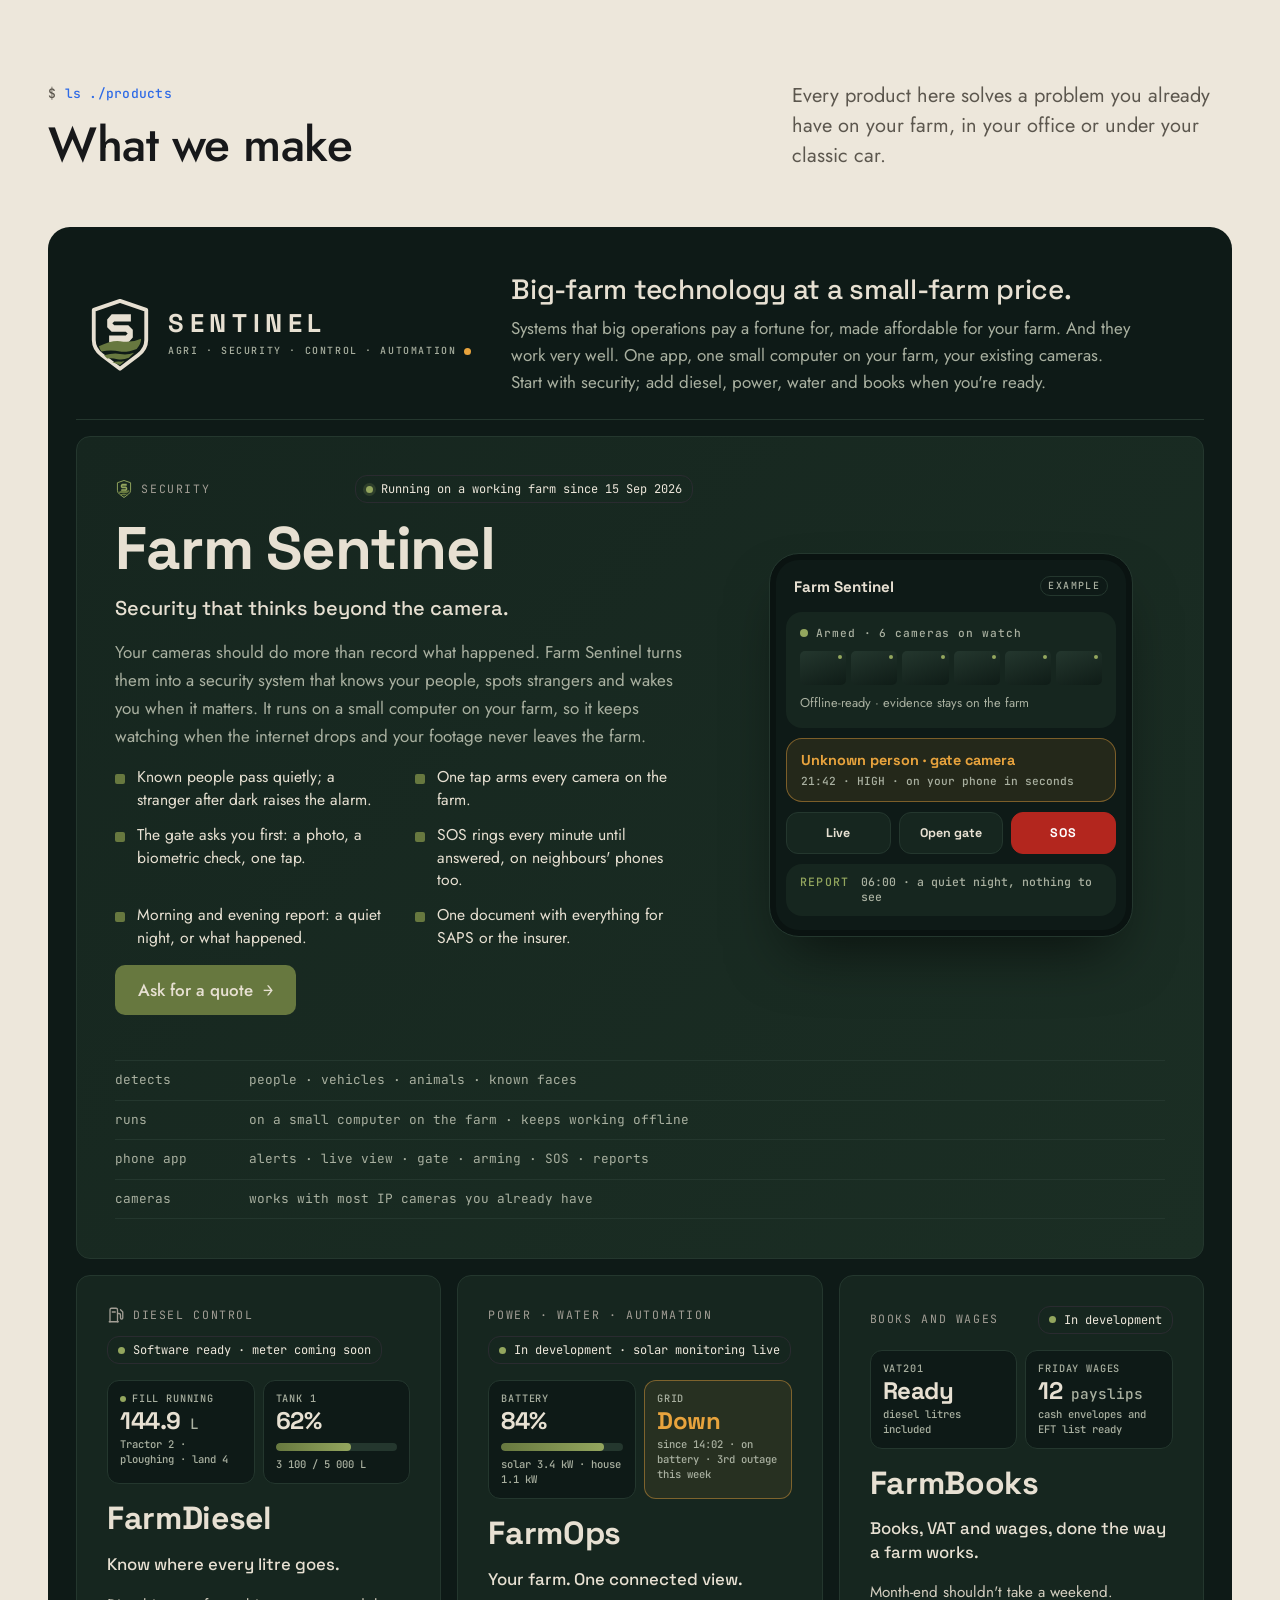
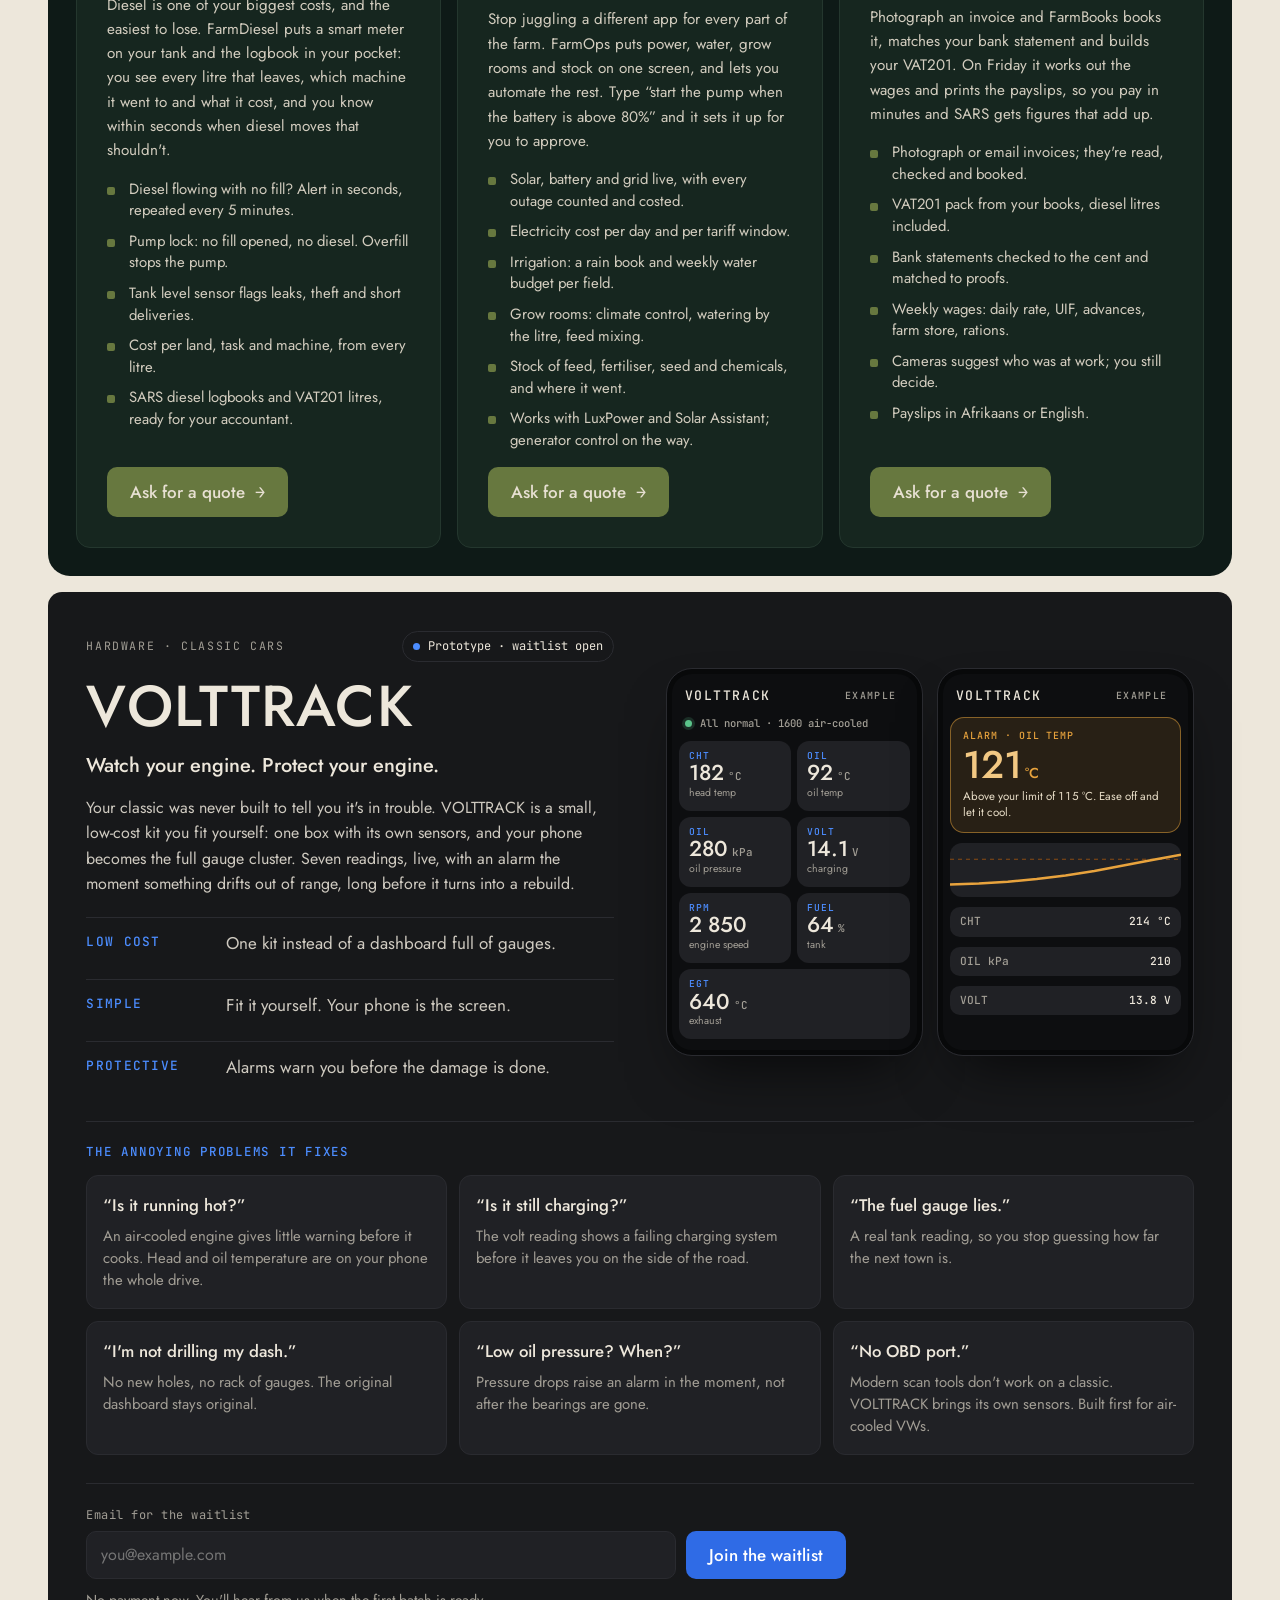
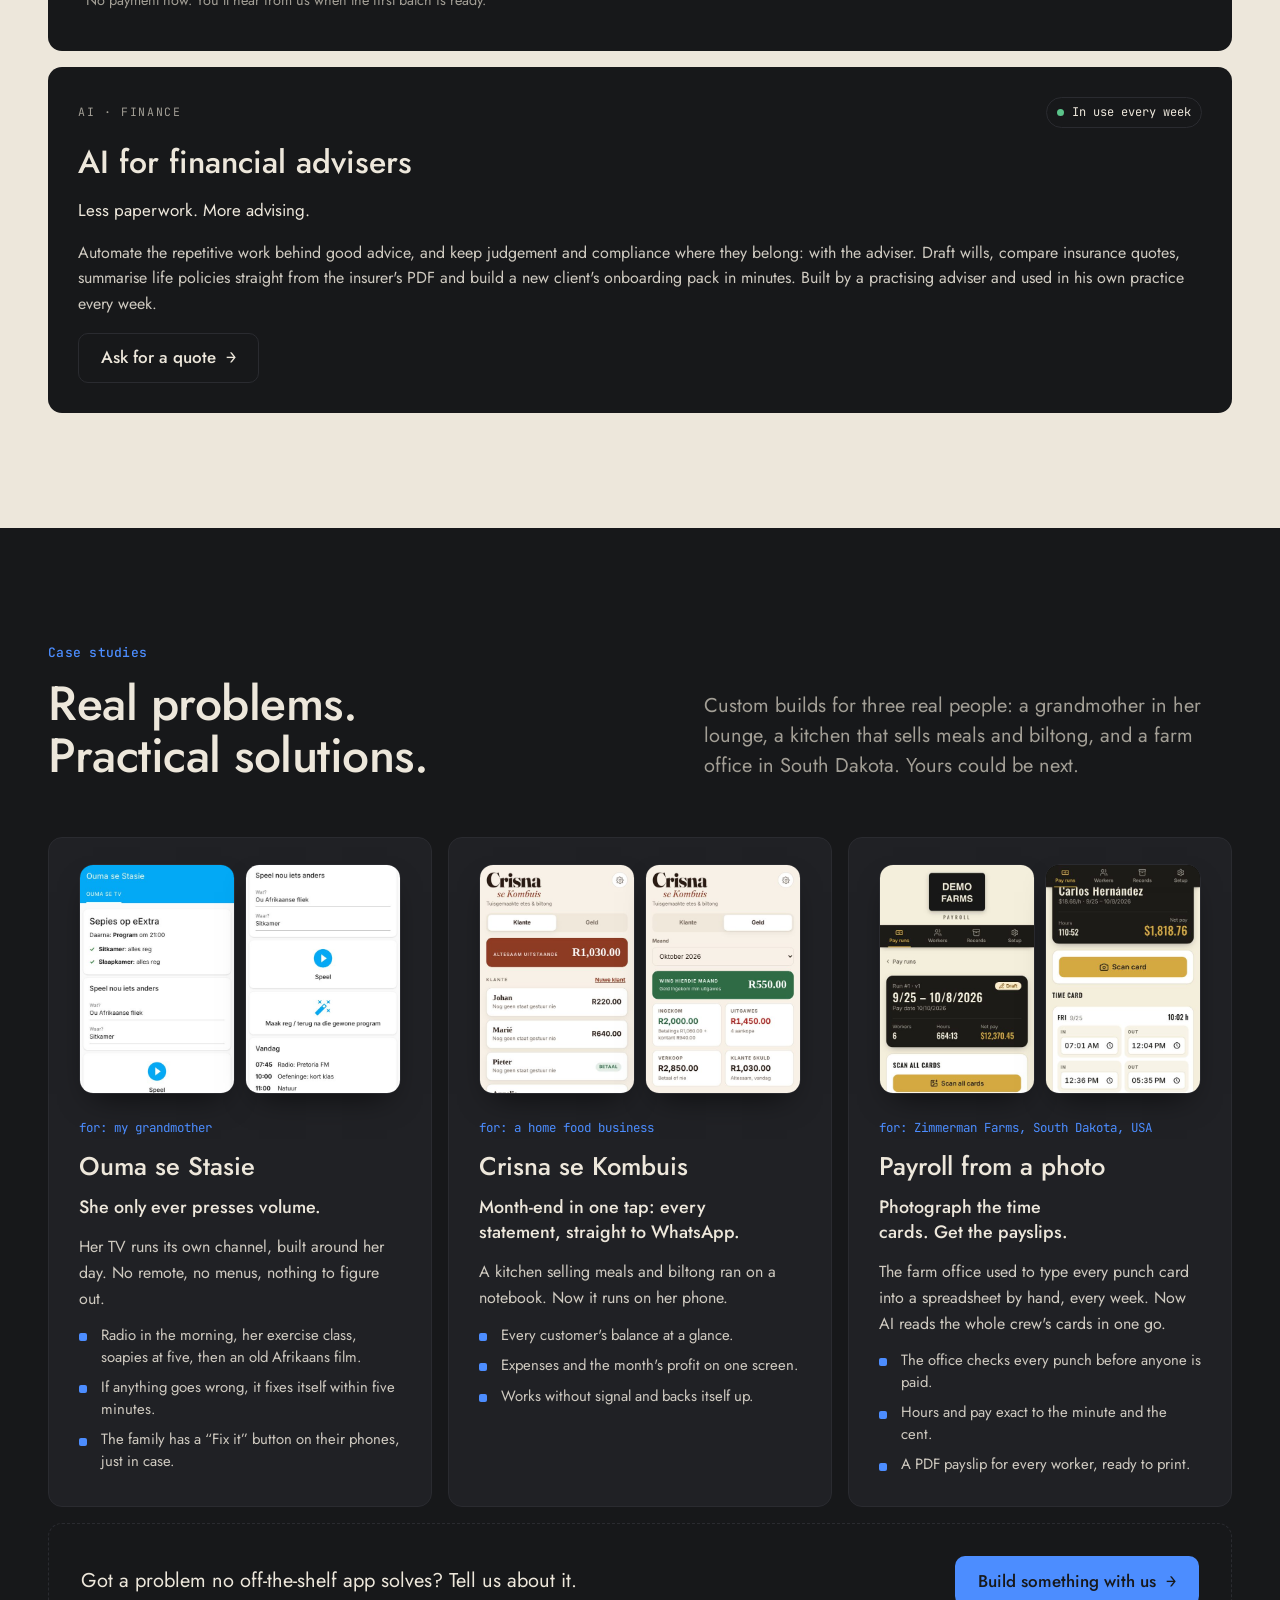
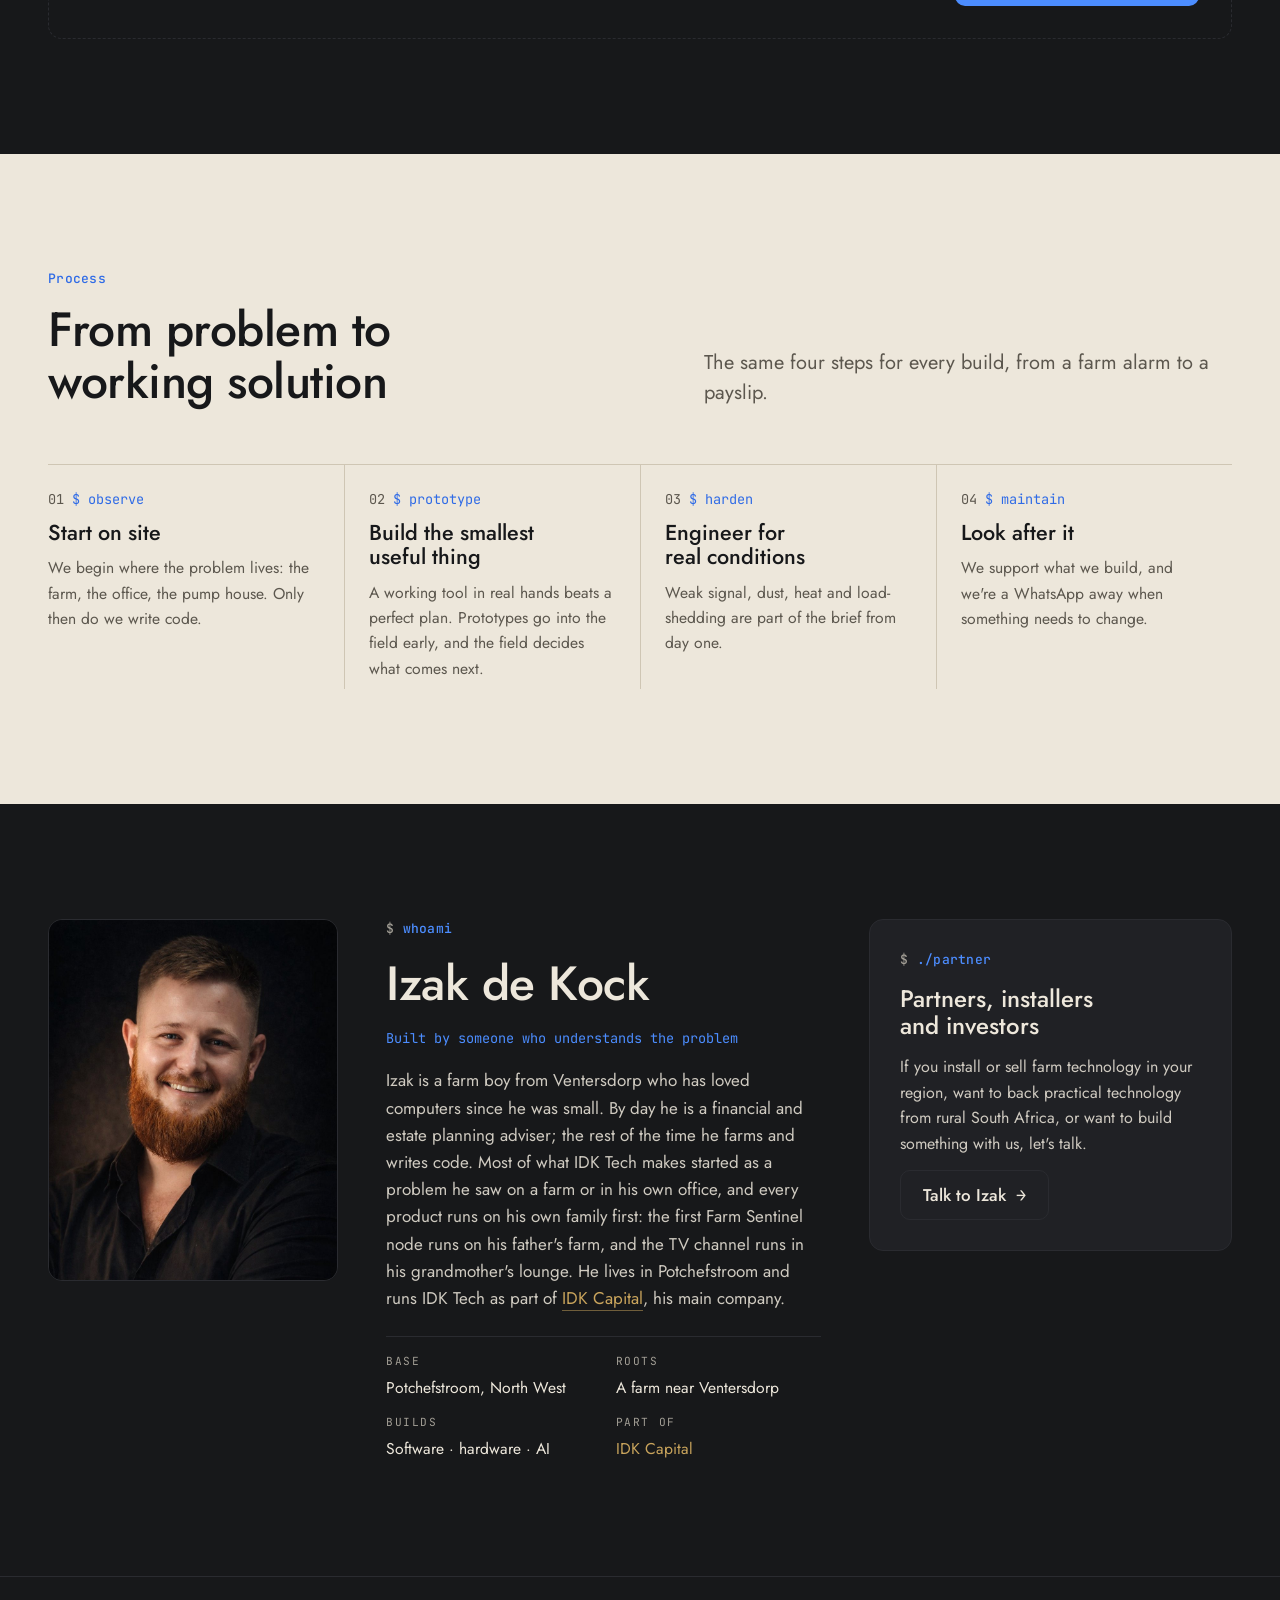
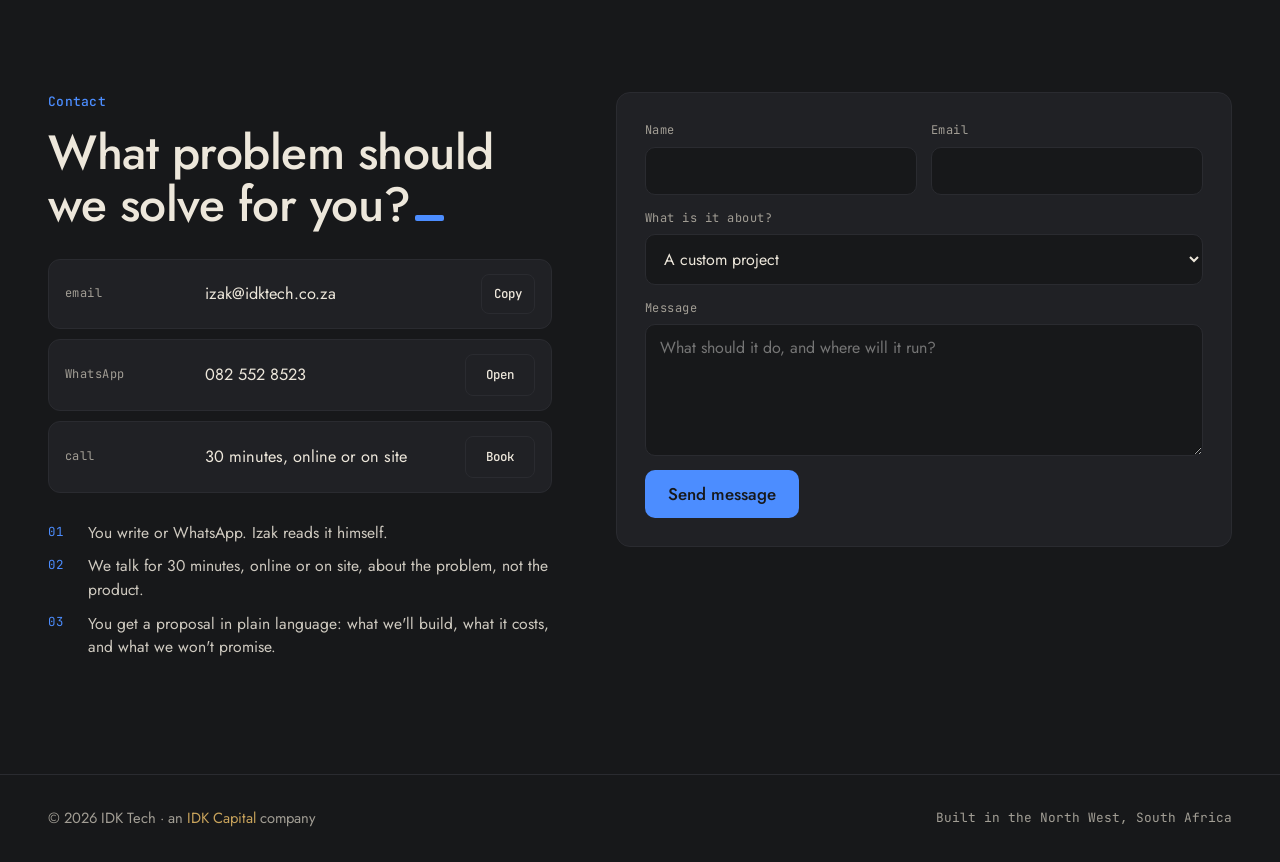
==== commit d05b88d5: "VOLTTRACK as a full feature: example screens, low cost and simplicity, problems it fixes Co-Authored" ====
--- a/index.html
+++ b/index.html
@@ -232,24 +232,55 @@
 
     <div class="cards-2">
 
-      <article class="card reveal" aria-labelledby="p-volt" id="volttrack">
-        <div class="card-top">
-          <span class="tag"><span class="en">Hardware · classic cars</span><span class="af">Hardeware · klassieke karre</span></span>
-          <span class="status"><span class="en">Prototype · waitlist open</span><span class="af">Prototipe · waglys oop</span></span>
-        </div>
-        <h3 id="p-volt">VOLTTRACK</h3>
-        <p class="card-tagline"><span class="en">Modern monitoring. Classic cars.</span><span class="af">Moderne enjinmonitering vir klassieke motors.</span></p>
-        <p class="desc en">Give your classic car the engine information it was never built to show, without an OBD port. A self-install kit: a small box with its own sensors, and your phone becomes the gauge cluster. Seven readings with alarms, and no new holes in the dashboard. Built first for air-cooled VWs.</p>
-        <p class="desc af">Gee jou klassieke kar die enjin-inligting wat dit nooit gebou is om te wys nie, sonder 'n OBD-poort. 'n Kit wat jy self installeer: 'n klein boks met sy eie sensors, en jou foon word die meterpaneel. Sewe lesings met alarms, en geen nuwe gate in die paneel nie. Eerste gebou vir lugverkoelde VW's.</p>
-        <div class="readings" role="list">
-          <div class="reading" role="listitem"><b>CHT</b><span><span class="en">cylinder head temp</span><span class="af">silinderkop-temp</span></span></div>
-          <div class="reading" role="listitem"><b>EGT</b><span><span class="en">exhaust gas temp</span><span class="af">uitlaatgas-temp</span></span></div>
-          <div class="reading" role="listitem"><b>OIL °C</b><span><span class="en">oil temperature</span><span class="af">olietemperatuur</span></span></div>
-          <div class="reading" role="listitem"><b>OIL kPa</b><span><span class="en">oil pressure</span><span class="af">oliedruk</span></span></div>
-          <div class="reading" role="listitem"><b>VOLT</b><span><span class="en">charging system</span><span class="af">laaistelsel</span></span></div>
-          <div class="reading" role="listitem"><b>RPM</b><span><span class="en">engine speed</span><span class="af">toere</span></span></div>
-          <div class="reading" role="listitem"><b>FUEL</b><span><span class="en">tank level</span><span class="af">tenkvlak</span></span></div>
-        </div>
+      <article class="card volt reveal" aria-labelledby="p-volt" id="volttrack">
+        <div class="volt-main">
+          <div class="volt-copy">
+            <div class="card-top">
+              <span class="tag"><span class="en">Hardware · classic cars</span><span class="af">Hardeware · klassieke karre</span></span>
+              <span class="status"><span class="en">Prototype · waitlist open</span><span class="af">Prototipe · waglys oop</span></span>
+            </div>
+            <h3 id="p-volt" class="volt-name">VOLTTRACK</h3>
+            <p class="card-tagline"><span class="en">Watch your engine. Protect your engine.</span><span class="af">Hou jou enjin dop. Beskerm jou enjin.</span></p>
+            <p class="desc en">Your classic was never built to tell you it's in trouble. VOLTTRACK is a small, low-cost kit you fit yourself: one box with its own sensors, and your phone becomes the full gauge cluster. Seven readings, live, with an alarm the moment something drifts out of range, long before it turns into a rebuild.</p>
+            <p class="desc af">Jou klassieke kar is nooit gebou om jou te sê hy's in die moeilikheid nie. VOLTTRACK is 'n klein, bekostigbare kit wat jy self insit: een boks met sy eie sensors, en jou foon word die volle meterpaneel. Sewe lesings, lewendig, met 'n alarm sodra iets buite die perke raak, lank voor dit 'n oorhaal word.</p>
+            <ul class="volt-points">
+              <li><b><span class="en">Low cost</span><span class="af">Lae koste</span></b><span><span class="en">One kit instead of a dashboard full of gauges.</span><span class="af">Een kit in plaas van 'n paneel vol meters.</span></span></li>
+              <li><b><span class="en">Simple</span><span class="af">Eenvoudig</span></b><span><span class="en">Fit it yourself. Your phone is the screen.</span><span class="af">Sit dit self in. Jou foon is die skerm.</span></span></li>
+              <li><b><span class="en">Protective</span><span class="af">Beskermend</span></b><span><span class="en">Alarms warn you before the damage is done.</span><span class="af">Alarms waarsku jou voor die skade gedoen is.</span></span></li>
+            </ul>
+          </div>
+          <div class="volt-screens" aria-label="Example screens" role="img">
+            <div class="vphone">
+              <div class="vp-top"><span>VOLTTRACK</span><span class="ph-ex"><span class="en">example</span><span class="af">voorbeeld</span></span></div>
+              <div class="vp-status"><span class="vp-dot"></span><span class="en">All normal · 1600 air-cooled</span><span class="af">Alles normaal · 1600 lugverkoel</span></div>
+              <div class="vt-grid"><div class="vt-g"><span class="vt-k">CHT</span><b>182</b><span class="vt-u">°C</span><span class="vt-l"><span class="en">head temp</span><span class="af">kop-temp</span></span></div><div class="vt-g"><span class="vt-k">OIL</span><b>92</b><span class="vt-u">°C</span><span class="vt-l"><span class="en">oil temp</span><span class="af">olie-temp</span></span></div><div class="vt-g"><span class="vt-k">OIL</span><b>280</b><span class="vt-u">kPa</span><span class="vt-l"><span class="en">oil pressure</span><span class="af">oliedruk</span></span></div><div class="vt-g"><span class="vt-k">VOLT</span><b>14.1</b><span class="vt-u">V</span><span class="vt-l"><span class="en">charging</span><span class="af">laai</span></span></div><div class="vt-g"><span class="vt-k">RPM</span><b>2 850</b><span class="vt-u"></span><span class="vt-l"><span class="en">engine speed</span><span class="af">toere</span></span></div><div class="vt-g"><span class="vt-k">FUEL</span><b>64</b><span class="vt-u">%</span><span class="vt-l"><span class="en">tank</span><span class="af">tenk</span></span></div><div class="vt-g wide"><span class="vt-k">EGT</span><b>640</b><span class="vt-u">°C</span><span class="vt-l"><span class="en">exhaust</span><span class="af">uitlaat</span></span></div></div>
+            </div>
+            <div class="vphone alarm">
+              <div class="vp-top"><span>VOLTTRACK</span><span class="ph-ex"><span class="en">example</span><span class="af">voorbeeld</span></span></div>
+              <div class="vp-alarm">
+                <span class="vp-ak"><span class="en">ALARM · OIL TEMP</span><span class="af">ALARM · OLIE-TEMP</span></span>
+                <b>121<small>°C</small></b>
+                <span class="vp-am"><span class="en">Above your limit of 115 °C. Ease off and let it cool.</span><span class="af">Bo jou perk van 115 °C. Ry stadiger en laat hom afkoel.</span></span>
+              </div>
+              <svg class="vp-spark" viewBox="0 0 200 60" preserveAspectRatio="none" aria-hidden="true"><line x1="0" y1="18" x2="200" y2="18" class="lim"/><polyline points="0,46 25,45 50,43 75,40 100,36 125,31 150,25 175,19 200,13"/></svg>
+              <div class="vp-row"><span>CHT</span><b>214 °C</b></div>
+              <div class="vp-row"><span><span class="en">OIL kPa</span><span class="af">OLIE kPa</span></span><b>210</b></div>
+              <div class="vp-row"><span>VOLT</span><b>13.8 V</b></div>
+            </div>
+          </div>
+        </div>
+        <div class="volt-fixes">
+          <p class="volt-fixes-h"><span class="en">The annoying problems it fixes</span><span class="af">Die irriterende probleme wat dit oplos</span></p>
+          <div class="fixes">
+            <div class="fix"><b><span class="en">“Is it running hot?”</span><span class="af">“Loop hy warm?”</span></b><p><span class="en">An air-cooled engine gives little warning before it cooks. Head and oil temperature are on your phone the whole drive.</span><span class="af">'n Lugverkoelde enjin gee min waarskuwing voor hy kook. Kop- en olietemperatuur is die hele rit op jou foon.</span></p></div>
+            <div class="fix"><b><span class="en">“Is it still charging?”</span><span class="af">“Laai hy nog?”</span></b><p><span class="en">The volt reading shows a failing charging system before it leaves you on the side of the road.</span><span class="af">Die volt-lesing wys 'n laaistelsel wat ingee voor dit jou langs die pad los.</span></p></div>
+            <div class="fix"><b><span class="en">“The fuel gauge lies.”</span><span class="af">“Die petrolmeter jok.”</span></b><p><span class="en">A real tank reading, so you stop guessing how far the next town is.</span><span class="af">'n Regte tenklesing, so jy hou op raai hoe ver die volgende dorp is.</span></p></div>
+            <div class="fix"><b><span class="en">“I'm not drilling my dash.”</span><span class="af">“Ek boor nie gate in my paneel nie.”</span></b><p><span class="en">No new holes, no rack of gauges. The original dashboard stays original.</span><span class="af">Geen nuwe gate, geen ry meters nie. Die oorspronklike paneel bly oorspronklik.</span></p></div>
+            <div class="fix"><b><span class="en">“Low oil pressure? When?”</span><span class="af">“Lae oliedruk? Wanneer?”</span></b><p><span class="en">Pressure drops raise an alarm in the moment, not after the bearings are gone.</span><span class="af">'n Drukval lui die alarm dadelik, nie nadat die laers weg is nie.</span></p></div>
+            <div class="fix"><b><span class="en">“No OBD port.”</span><span class="af">“Geen OBD-poort nie.”</span></b><p><span class="en">Modern scan tools don't work on a classic. VOLTTRACK brings its own sensors. Built first for air-cooled VWs.</span><span class="af">Moderne skandeerders werk nie op 'n klassieke kar nie. VOLTTRACK bring sy eie sensors. Eerste gebou vir lugverkoelde VW's.</span></p></div>
+          </div>
+        </div>
+        <div class="volt-foot">
         <form class="inline-form" id="waitlist-form" novalidate>
           <div class="field">
             <label for="waitlist-email"><span class="en">Email for the waitlist</span><span class="af">E-pos vir die waglys</span></label>
@@ -259,6 +290,7 @@
           <button class="btn btn-primary" type="submit" id="waitlist-submit"><span class="en">Join the waitlist</span><span class="af">Sluit by die waglys aan</span></button>
           <p class="form-note" id="waitlist-note" role="status" aria-live="polite"><span class="en">No payment now. You'll hear from us when the first batch is ready.</span><span class="af">Geen betaling nou nie. Ons laat weet jou wanneer die eerste bondel gereed is.</span></p>
         </form>
+        </div>
       </article>
 
       <article class="card reveal" aria-labelledby="p-adviser">
--- a/style.css
+++ b/style.css
@@ -570,3 +570,50 @@
 .case-shots a:hover { transform: translateY(-2px); }
 .case-shots img { display: block; width: 100%; height: auto; aspect-ratio: 440 / 650; object-fit: cover; object-position: top; }
 .case-shots + .for { margin-top: 6px; }
+
+/* ---------- VOLTTRACK: full-width feature ---------- */
+.cards-2 { grid-template-columns: 1fr; }
+.volt { gap: 28px; padding: clamp(22px, 3vw, 40px); }
+.volt-main { display: grid; grid-template-columns: minmax(0, 1fr) minmax(0, 1fr); gap: clamp(24px, 4vw, 56px); align-items: center; }
+.volt-copy { display: flex; flex-direction: column; gap: 16px; min-width: 0; }
+.volt .volt-name { font-size: clamp(2.4rem, 5vw, 3.6rem); font-weight: 500; letter-spacing: 0.02em; line-height: 1; }
+.volt .card-tagline { font: 500 var(--step-1)/1.35 var(--font-display); color: var(--kalk); }
+.volt-points { list-style: none; margin: 4px 0 0; padding: 0; display: grid; gap: 10px; }
+.volt-points li { display: grid; grid-template-columns: 7.5em minmax(0,1fr); gap: 12px; padding: 12px 0; border-top: 1px solid var(--ink-3); }
+.volt-points b { font-family: var(--font-mono); font-weight: 500; font-size: 0.8rem; letter-spacing: 0.1em; text-transform: uppercase; color: var(--blue); padding-top: 2px; }
+.volt-points li > span { color: #CFCAC0; }
+.volt-screens { display: grid; grid-template-columns: 1fr 1fr; gap: 14px; min-width: 0; }
+.vphone { background: #0D0E10; border: 1px solid var(--ink-3); border-radius: 26px; padding: 14px 12px 16px; box-shadow: 0 30px 60px -24px rgba(0,0,0,.7), inset 0 0 0 5px #08090A; display: flex; flex-direction: column; gap: 10px; font-variant-numeric: tabular-nums; min-width: 0; }
+.vp-top { display: flex; justify-content: space-between; align-items: center; padding: 4px 6px 2px; font: 500 0.82rem/1 var(--font-mono); letter-spacing: 0.12em; color: var(--kalk); }
+.vphone .ph-ex { border-color: var(--ink-3); color: var(--muted); }
+.vp-status { display: flex; align-items: center; gap: 8px; font: 500 0.66rem/1.3 var(--font-mono); color: var(--muted); padding: 0 6px; }
+.vp-dot { width: 7px; height: 7px; border-radius: 50%; background: var(--ok); flex: none; box-shadow: 0 0 0 3px rgba(91,196,138,.18); }
+.vt-grid { display: grid; grid-template-columns: 1fr 1fr; gap: 6px; }
+.vt-g { background: var(--ink-2); border-radius: 12px; padding: 9px 10px; display: grid; grid-template-columns: auto 1fr; align-items: baseline; column-gap: 4px; min-width: 0; }
+.vt-g.wide { grid-column: 1 / -1; }
+.vt-k { grid-column: 1 / -1; font: 500 0.6rem/1.2 var(--font-mono); letter-spacing: 0.1em; color: var(--blue); }
+.vt-g b { font: 500 1.35rem/1.1 var(--font-display); color: var(--kalk); }
+.vt-u { font: 500 0.68rem/1 var(--font-mono); color: var(--muted); }
+.vt-l { grid-column: 1 / -1; font-size: 0.66rem; color: var(--muted); }
+.vp-alarm { background: rgba(232,163,61,.12); border: 1px solid rgba(232,163,61,.5); border-radius: 14px; padding: 12px; display: flex; flex-direction: column; gap: 4px; }
+.vp-ak { font: 500 0.62rem/1.2 var(--font-mono); letter-spacing: 0.1em; color: #E8A33D; }
+.vp-alarm b { font: 500 2.4rem/1 var(--font-display); color: #F2C883; }
+.vp-alarm b small { font-size: 0.9rem; margin-left: 3px; color: #E8A33D; }
+.vp-am { font-size: 0.72rem; line-height: 1.4; color: #E7DCC6; }
+.vp-spark { width: 100%; height: 54px; background: var(--ink-2); border-radius: 12px; }
+.vp-spark polyline { fill: none; stroke: #E8A33D; stroke-width: 2.5; vector-effect: non-scaling-stroke; }
+.vp-spark .lim { stroke: #8A4B12; stroke-width: 1; stroke-dasharray: 4 4; vector-effect: non-scaling-stroke; }
+.vp-row { display: flex; justify-content: space-between; background: var(--ink-2); border-radius: 10px; padding: 9px 10px; font: 500 0.7rem/1 var(--font-mono); color: var(--muted); }
+.vp-row b { color: var(--kalk); font-weight: 500; }
+.volt-fixes { border-top: 1px solid var(--ink-3); padding-top: 24px; }
+.volt-fixes-h { font: 500 0.78rem/1 var(--font-mono); letter-spacing: 0.14em; text-transform: uppercase; color: var(--blue); margin-bottom: 16px; }
+.fixes { display: grid; grid-template-columns: repeat(3, minmax(0,1fr)); gap: 12px; }
+.fix { background: var(--ink-2); border: 1px solid var(--ink-3); border-radius: 12px; padding: 16px; display: flex; flex-direction: column; gap: 6px; }
+.fix b { font-weight: 500; font-size: 1.05rem; color: var(--kalk); }
+.fix p { color: var(--muted); font-size: 0.93rem; line-height: 1.5; }
+.volt-foot { border-top: 1px solid var(--ink-3); padding-top: 22px; }
+.volt-foot .inline-form { max-width: 760px; }
+@media (max-width: 900px) { .volt-main { grid-template-columns: 1fr; } .fixes { grid-template-columns: 1fr 1fr; } }
+@media (max-width: 560px) { .fixes { grid-template-columns: 1fr; } .volt-screens { gap: 8px; } .vphone { border-radius: 20px; padding: 10px 8px 12px; } .vt-g b { font-size: 1.1rem; } .vp-alarm b { font-size: 1.9rem; } }
+.vt-g b { white-space: nowrap; }
+@media (max-width: 560px) { .volt-points li { grid-template-columns: 1fr; gap: 4px; } .vt-g b { font-size: 1rem; } .vt-l { display: none; } }
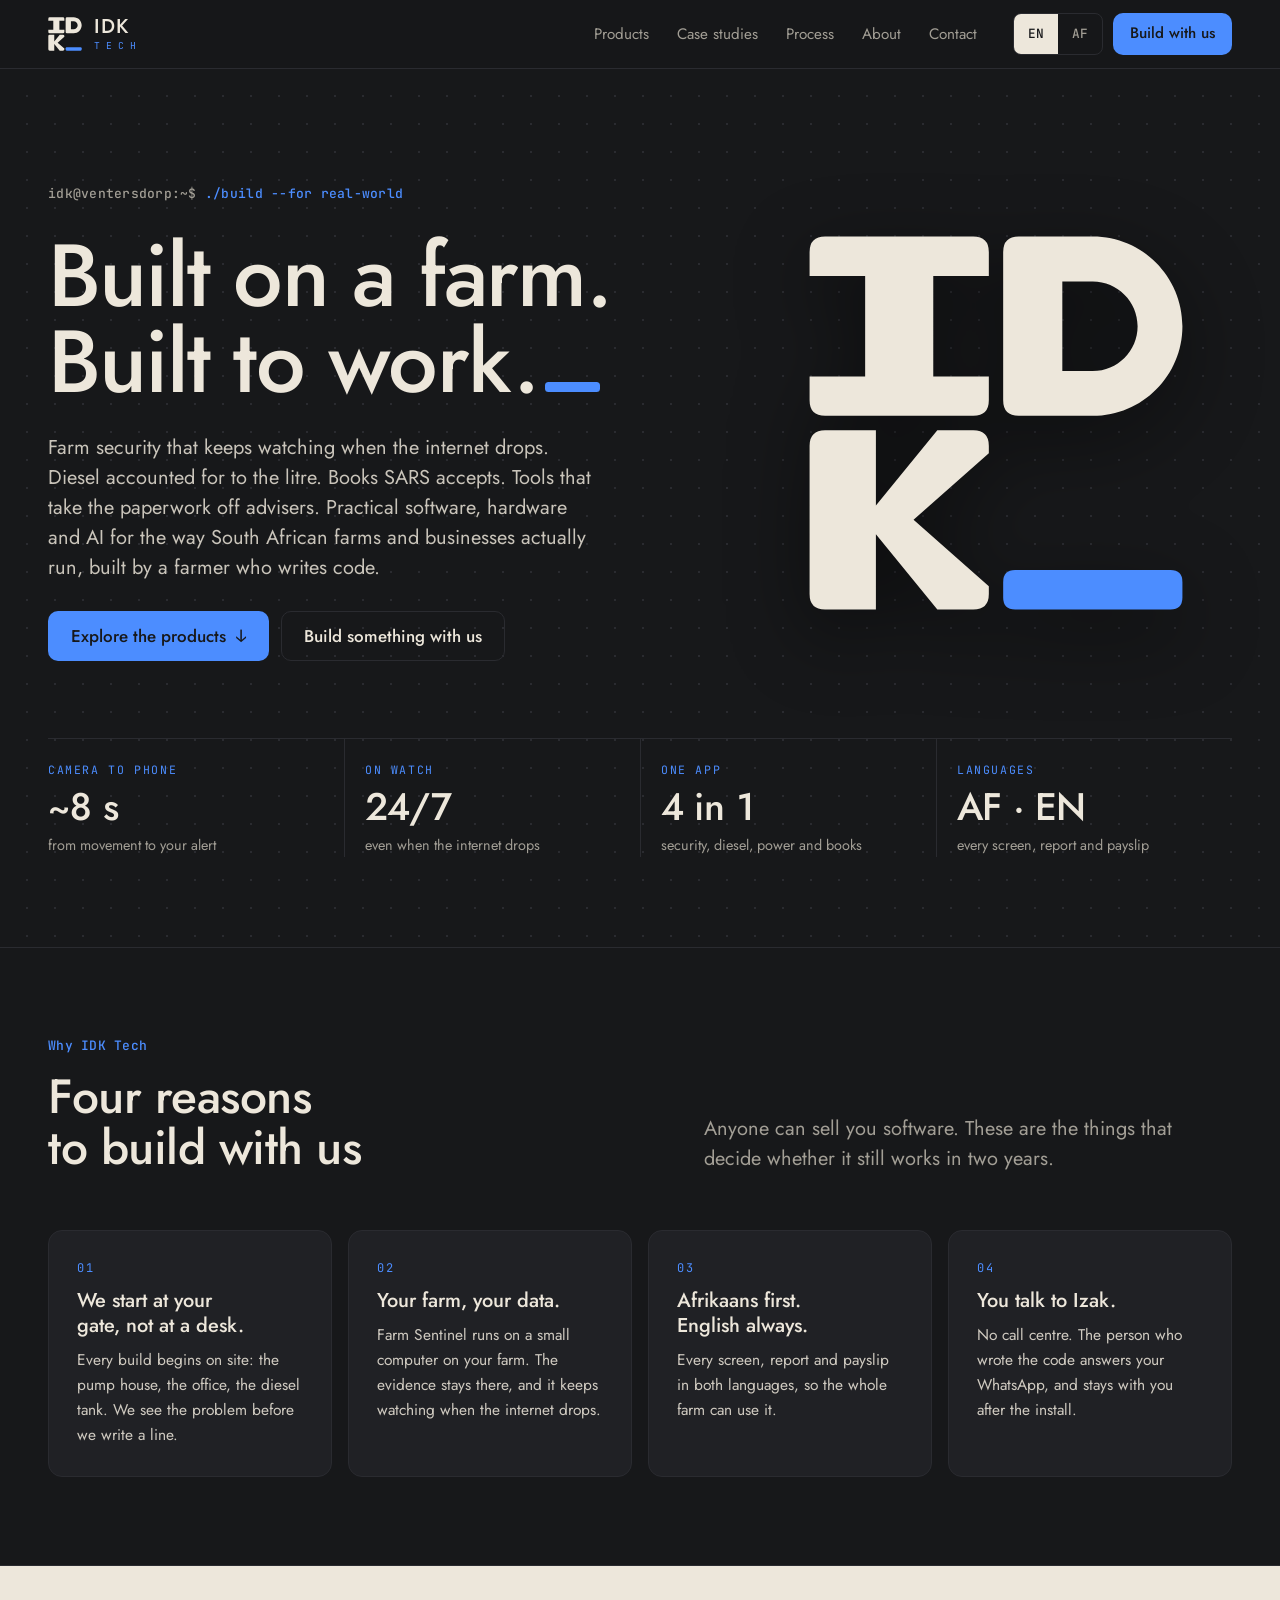
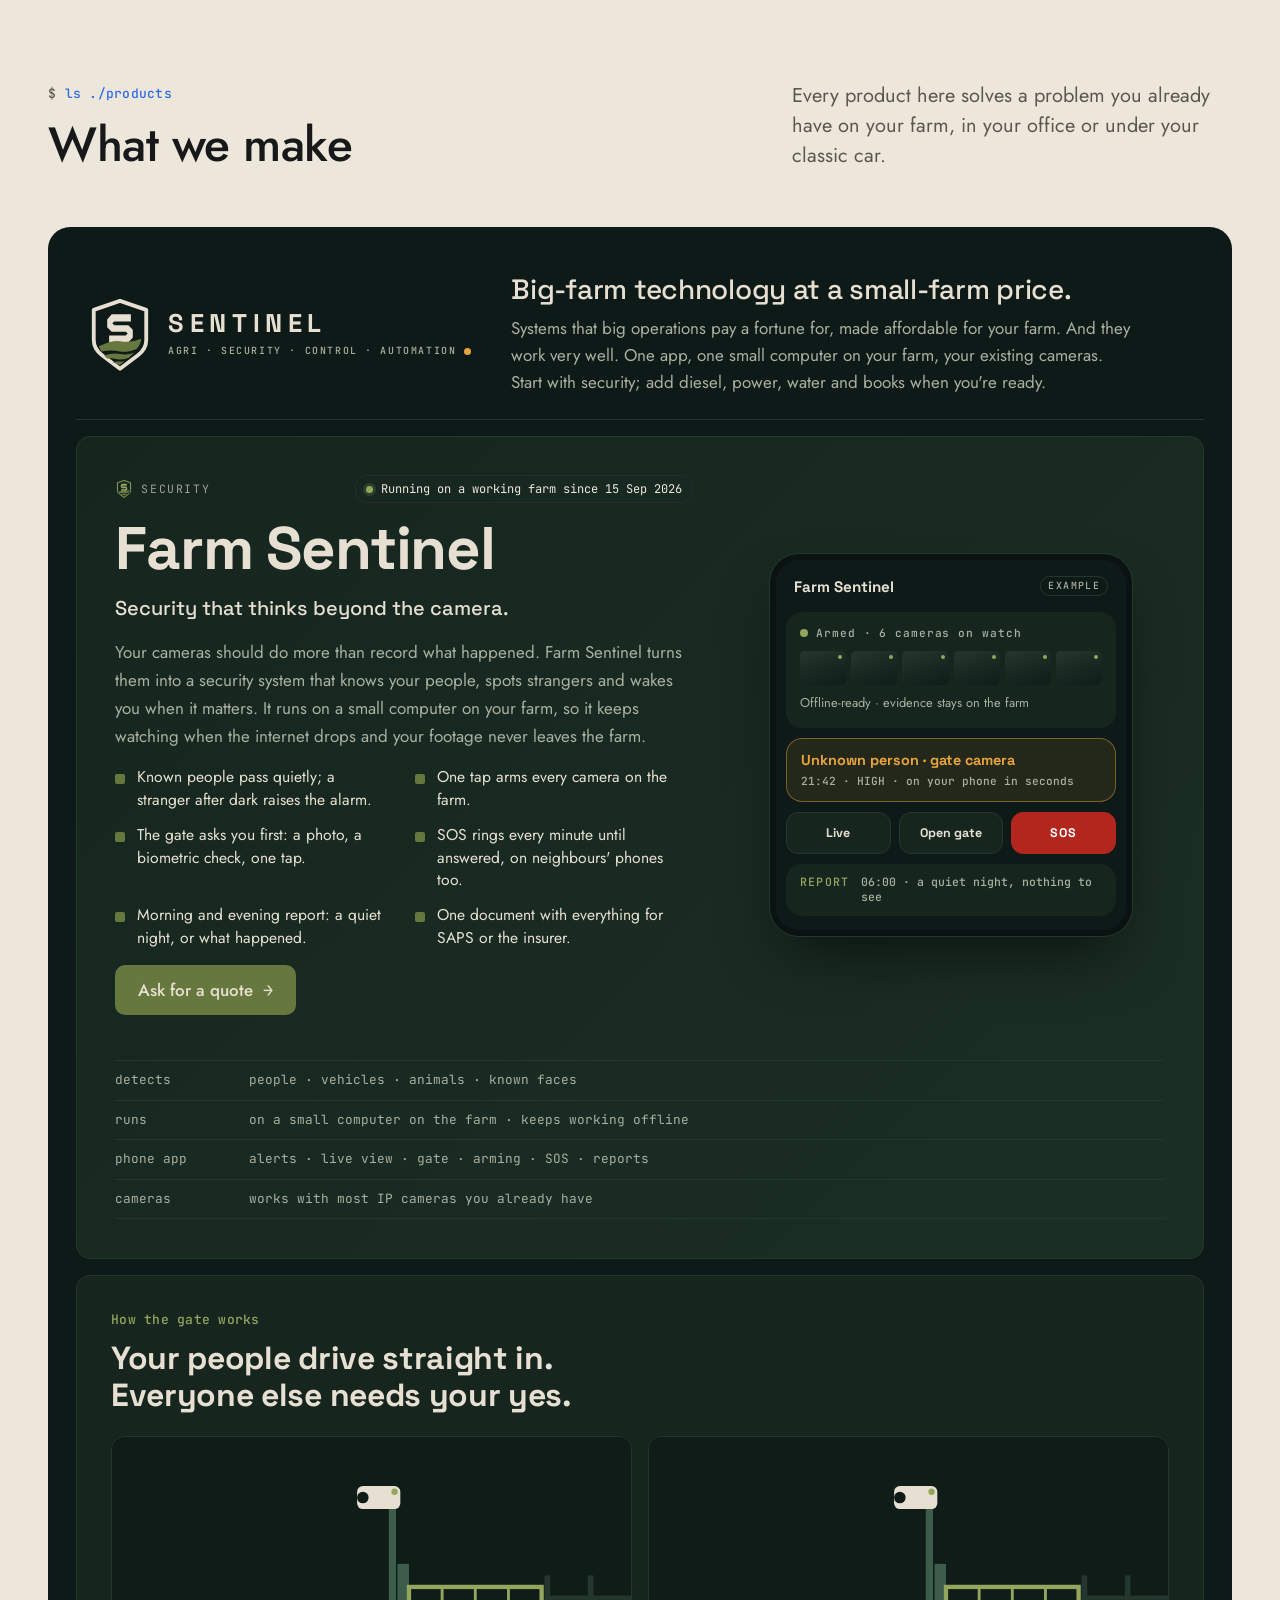
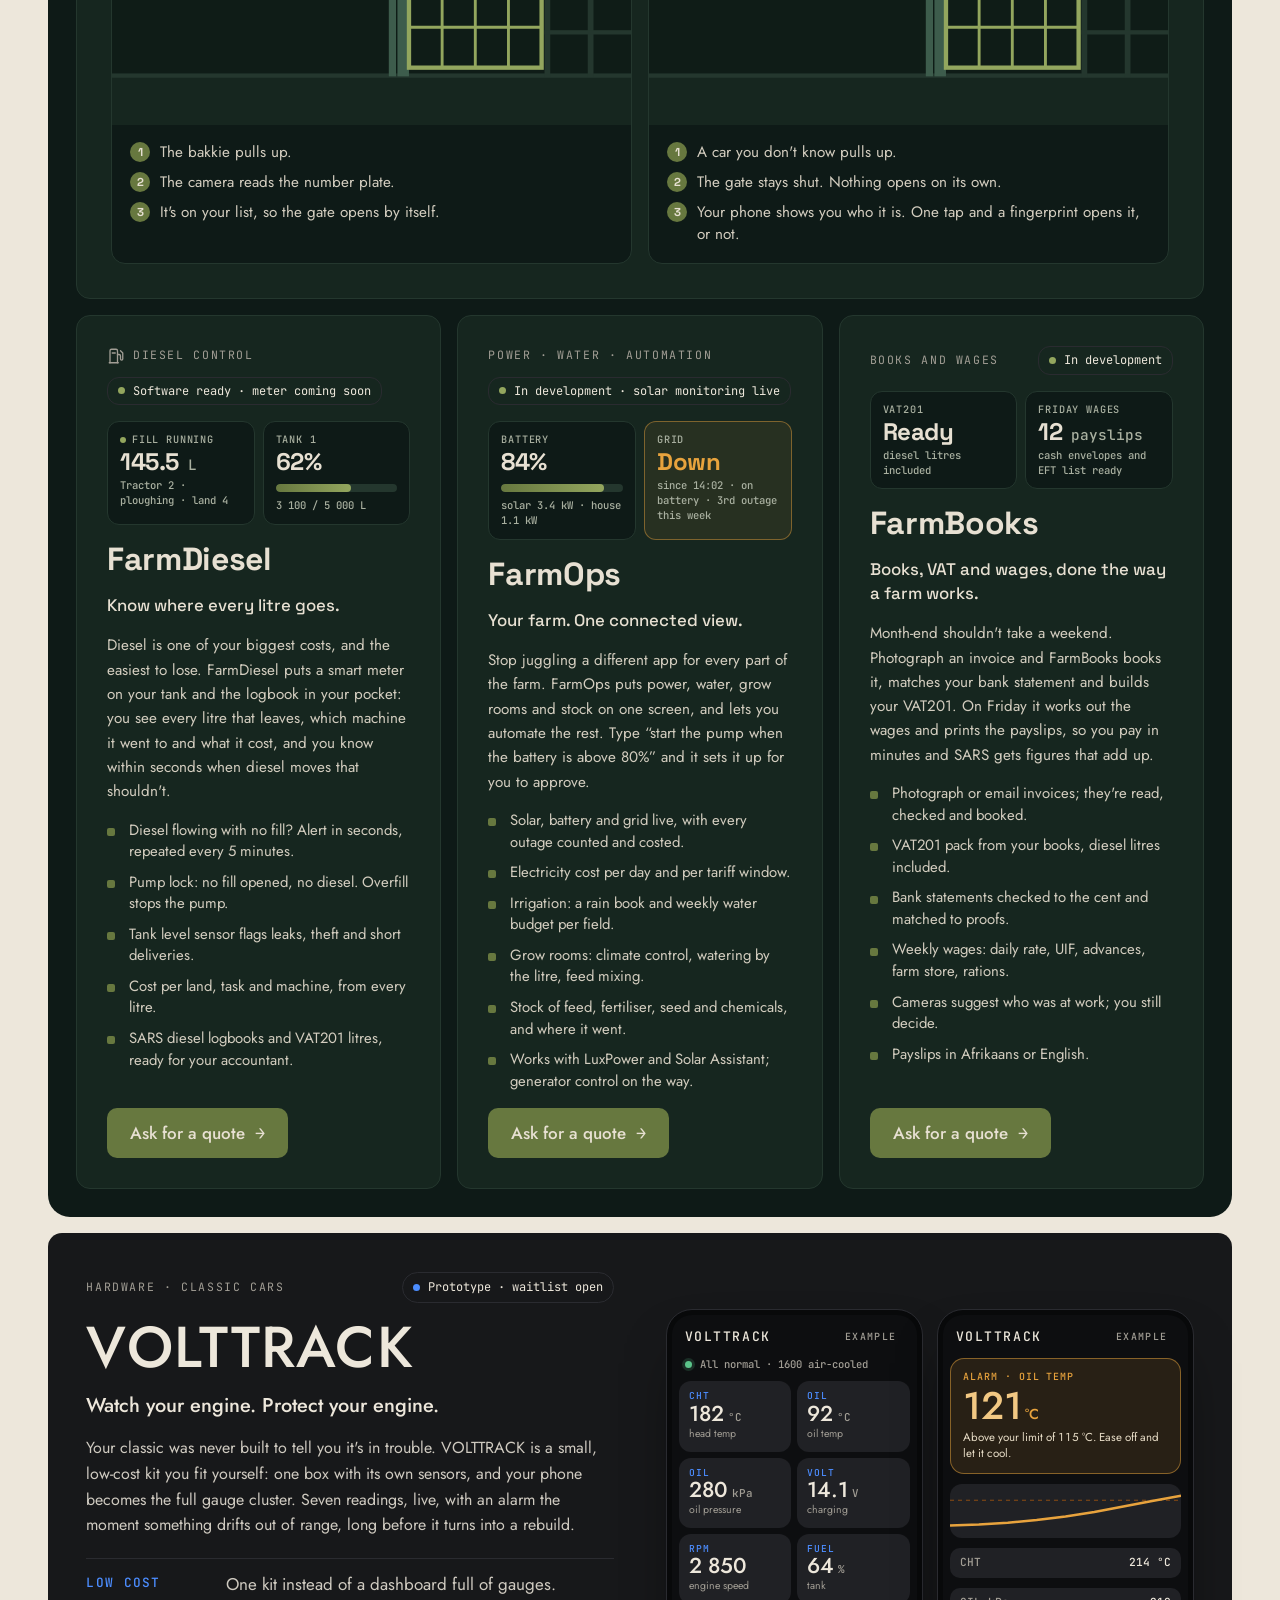
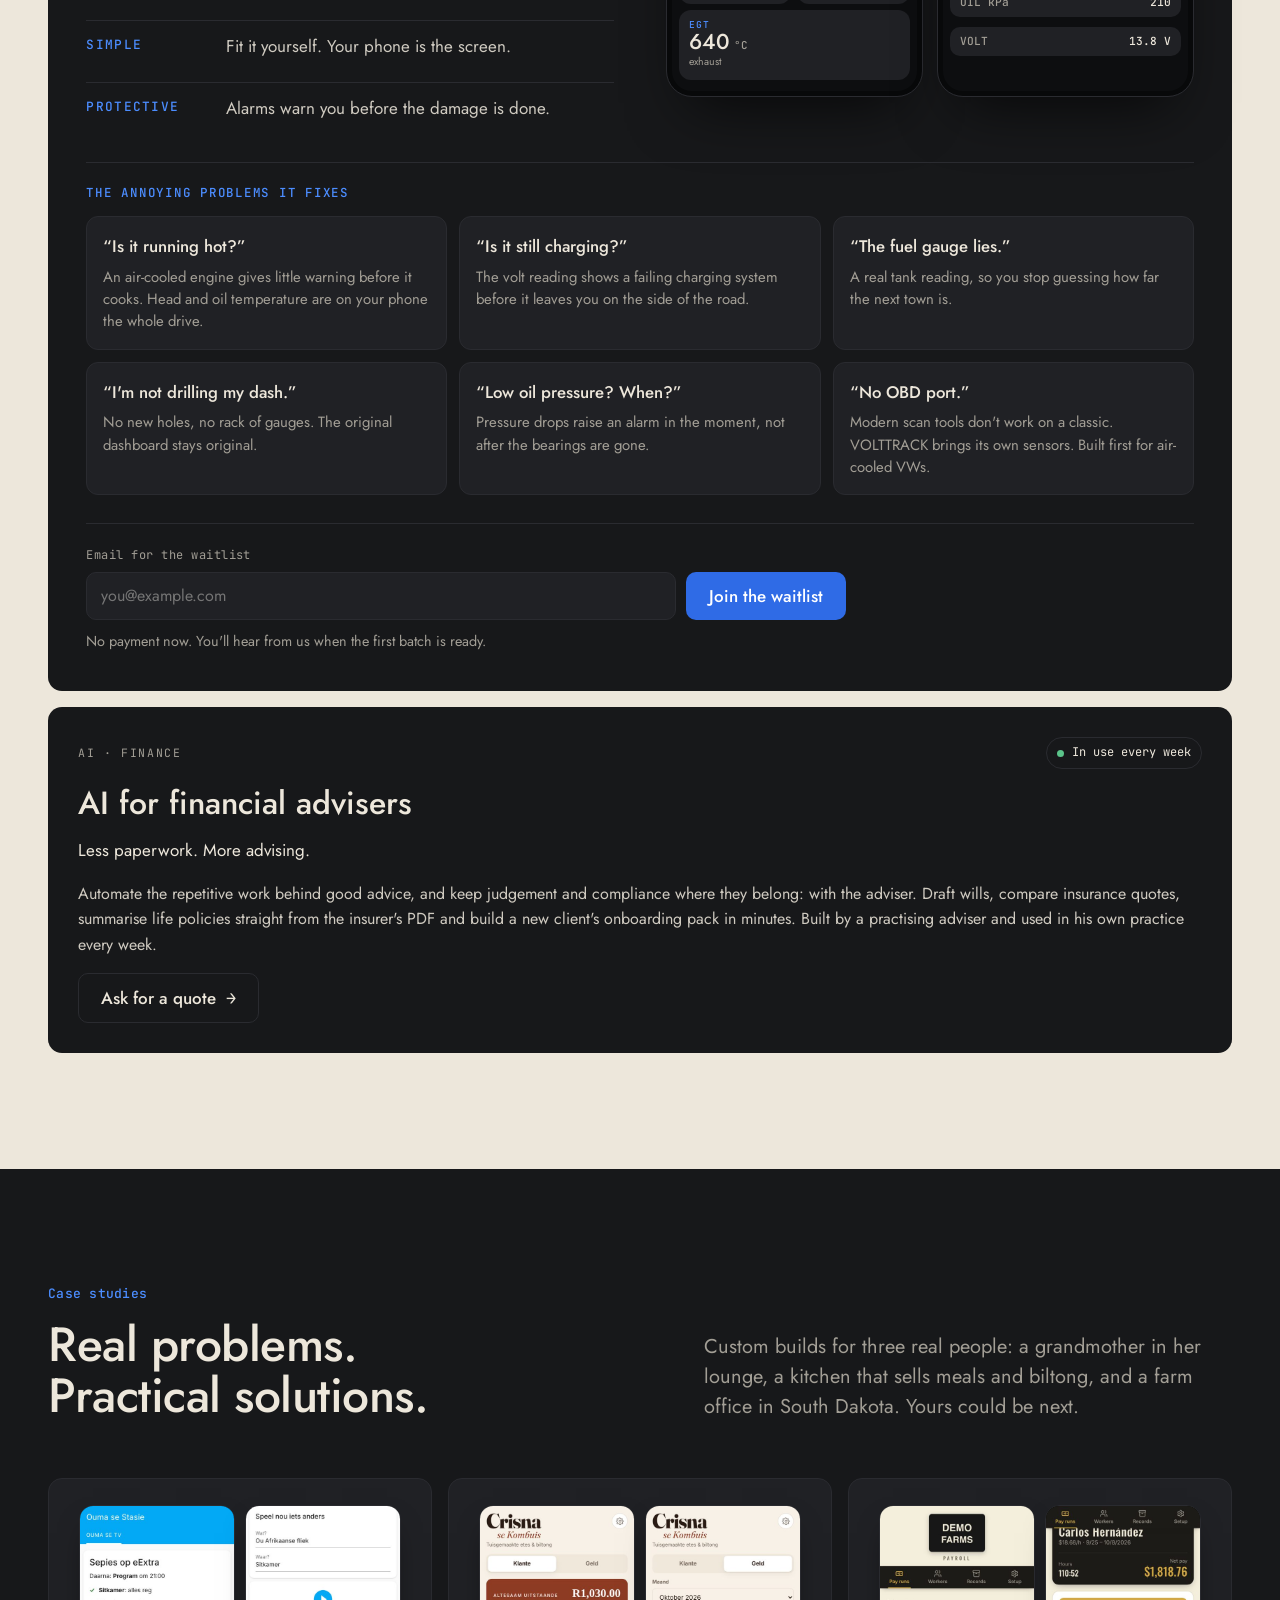
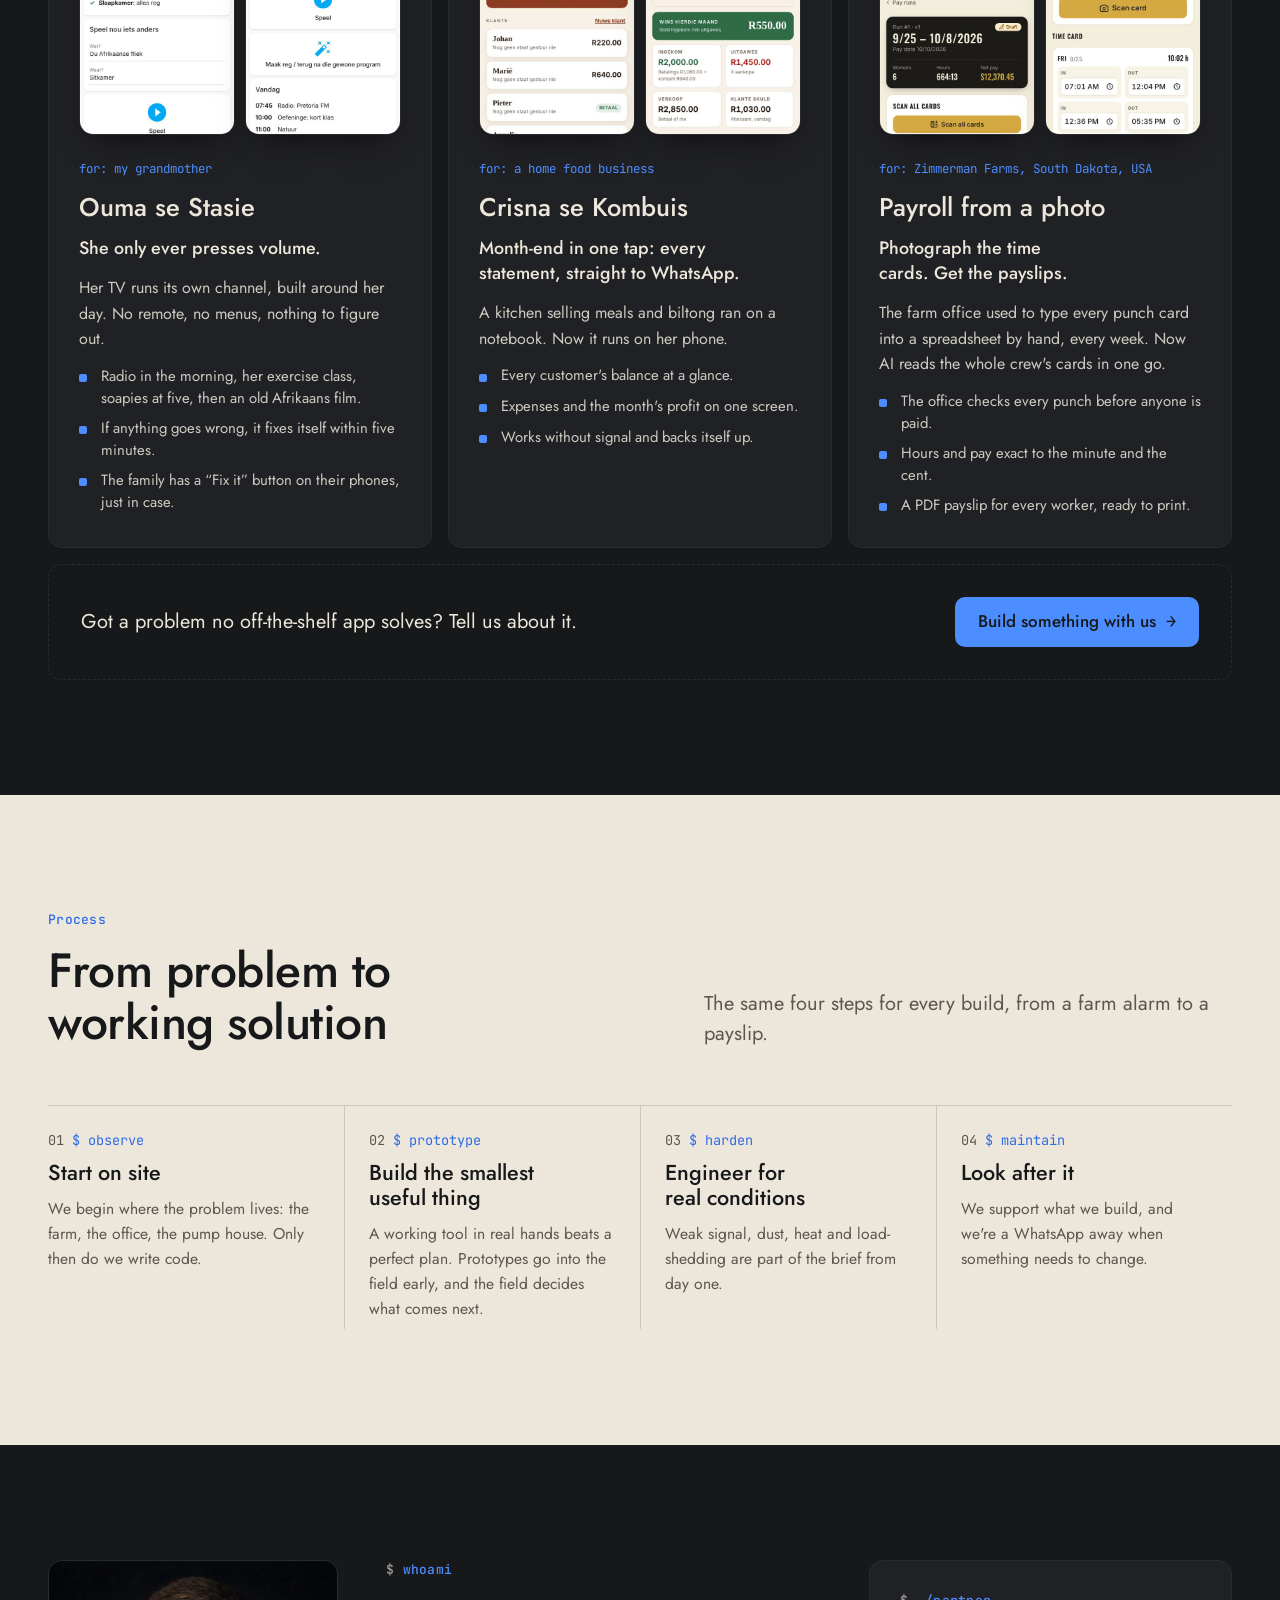
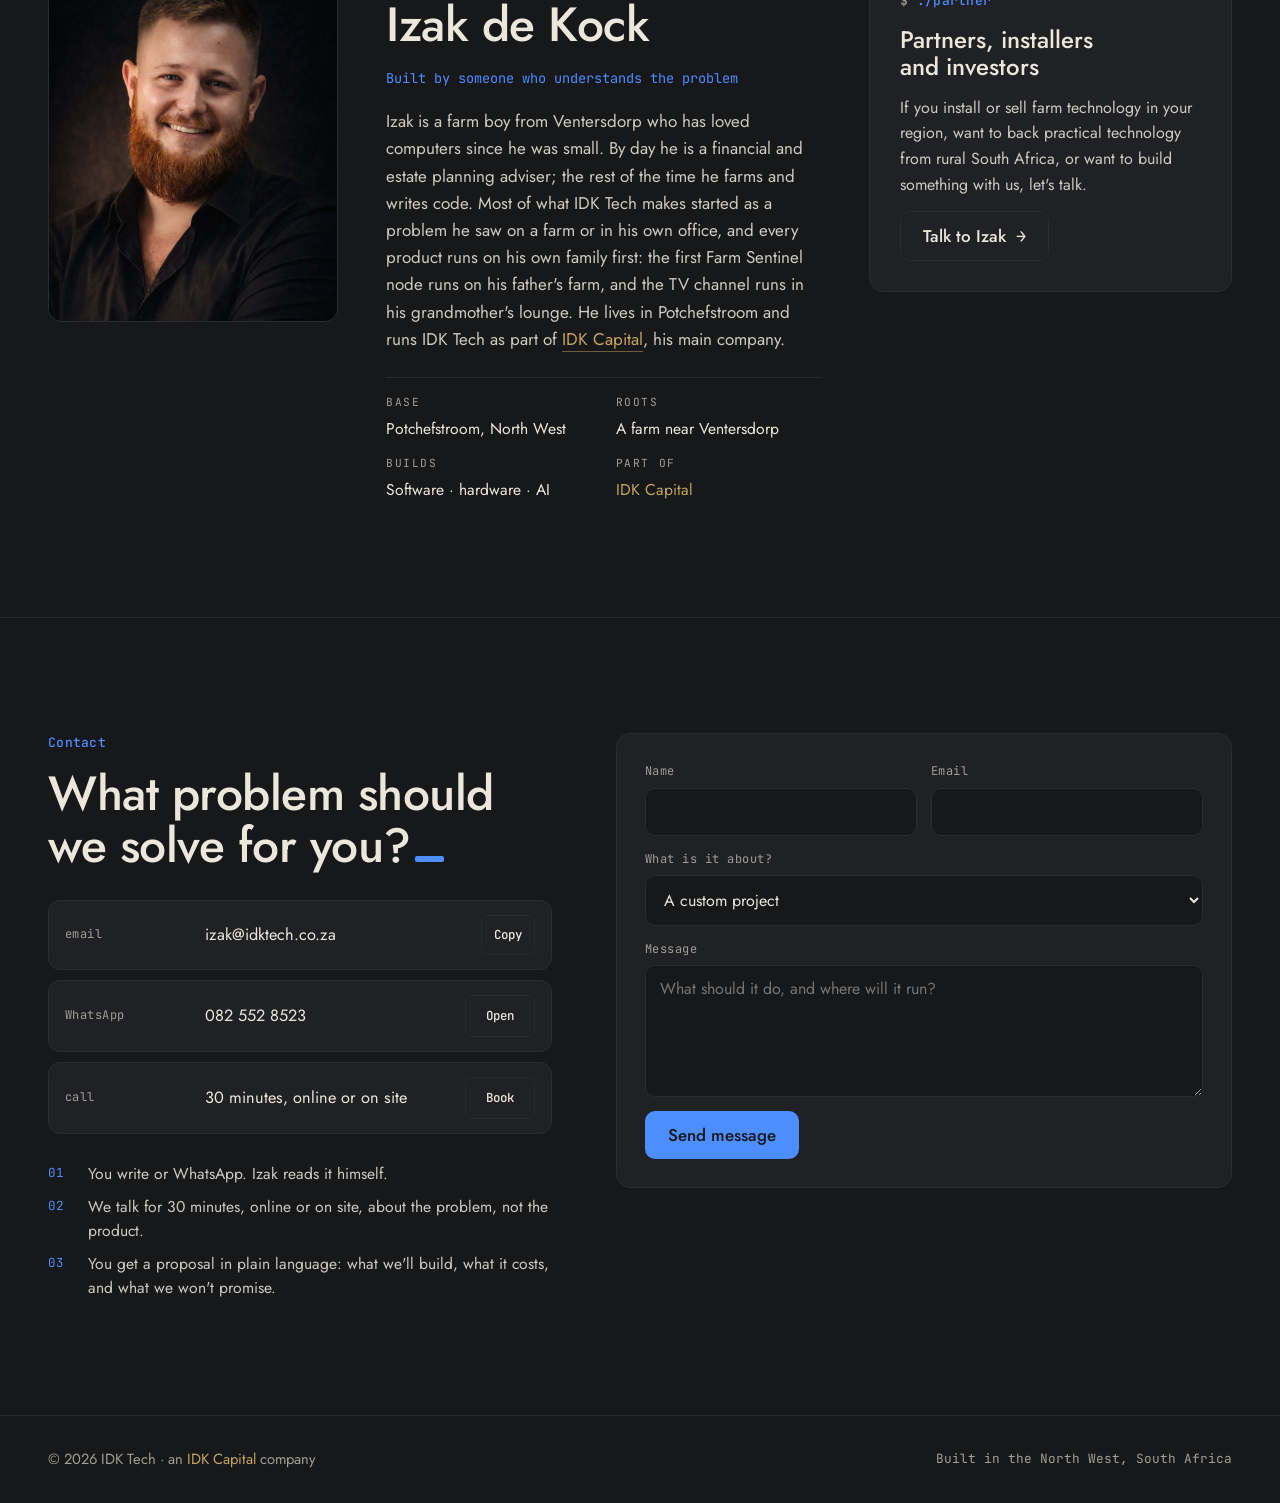
==== commit 5c1a7c44: "Farm Sentinel: animated gate illustration (known plate opens, stranger asks your phone) Co-Authored-" ====
--- a/index.html
+++ b/index.html
@@ -178,6 +178,51 @@
         <div class="featured-spec"><ul class="spec"><li><span><span class="en">detects</span><span class="af">herken</span></span><span><span class="en">people · vehicles · animals · known faces</span><span class="af">mense · voertuie · diere · bekende gesigte</span></span></li><li><span><span class="en">runs</span><span class="af">loop</span></span><span><span class="en">on a small computer on the farm · keeps working offline</span><span class="af">op 'n klein rekenaar op die plaas · werk aan sonder internet</span></span></li><li><span><span class="en">phone app</span><span class="af">foon-app</span></span><span><span class="en">alerts · live view · gate · arming · SOS · reports</span><span class="af">waarskuwings · lewendige beeld · hek · op wag · SOS · verslae</span></span></li><li><span><span class="en">cameras</span><span class="af">kameras</span></span><span><span class="en">works with most IP cameras you already have</span><span class="af">werk met die meeste IP-kameras wat jy reeds het</span></span></li></ul></div>
       </article>
 
+
+      <section class="gate-show reveal" aria-labelledby="gate-title">
+        <div class="gs-head">
+          <p class="eyebrow"><span class="en">How the gate works</span><span class="af">Hoe die hek werk</span></p>
+          <h3 id="gate-title"><span class="en">Your people drive straight in. Everyone else needs your yes.</span><span class="af">Jou mense ry reguit in. Almal anders het jou ja nodig.</span></h3>
+        </div>
+        <div class="gs-grid">
+          <figure class="gs-card">
+            <div class="gs-stage"><svg class="gs-svg known" viewBox="0 0 360 200" aria-hidden="true">
+  <rect x="0" y="0" width="360" height="200" fill="#0F1C17"/>
+  
+  <rect x="0" y="166" width="360" height="34" fill="#16261F"/>
+  <rect x="0" y="164" width="360" height="3" fill="#24372E"/>
+  <g fill="#24372E"><rect x="300" y="96" width="4" height="70"/><rect x="330" y="96" width="4" height="70"/><rect x="300" y="110" width="60" height="3"/><rect x="300" y="134" width="60" height="3"/></g>
+  <rect x="198" y="88" width="8" height="78" fill="#3D5C4C"/>
+  <g class="gs-gate"><rect x="206" y="104" width="92" height="56" fill="none" stroke="#93A65E" stroke-width="3"/><path d="M206 132 h92 M229 104 v56 M252 104 v56 M275 104 v56" stroke="#93A65E" stroke-width="2"/></g>
+  <path class="gs-beam" d="M172 46 L128 138 L178 152 Z" fill="#93A65E" opacity="0"/>
+  <g class="gs-cam"><rect x="192" y="44" width="5" height="122" fill="#3D5C4C"/><rect x="170" y="34" width="30" height="16" rx="4" fill="#E7E0D2"/><circle cx="174" cy="42" r="4" fill="#0E1A17"/><circle class="gs-led" cx="196" cy="38" r="2.2" fill="#93A65E"/></g>
+  <g class="gs-car known"><g class="gs-body"><path d="M6 128 h62 l14-22 h40 l10 22 h18 v24 h-150 z" fill="#E7E0D2"/><path d="M86 110 h30 l8 16 h-44 z" fill="#16261F"/><rect x="6" y="138" width="150" height="4" fill="#C9BFA9"/><rect x="6" y="122" width="4" height="8" fill="#C9BFA9"/><rect x="6" y="122" width="74" height="3" fill="#C9BFA9"/><circle cx="38" cy="154" r="11" fill="#0E1A17"/><circle cx="38" cy="154" r="4" fill="#A9B0A0"/><circle cx="126" cy="154" r="11" fill="#0E1A17"/><circle cx="126" cy="154" r="4" fill="#A9B0A0"/><rect class="gs-plate" x="132" y="140" width="22" height="9" rx="1.5" fill="#F7DCAC"/></g></g>
+</svg><div class="gs-chip ok"><span class="gs-plate-txt">DK 48 ZS NW</span><b><span class="en">Known · Pa's bakkie</span><span class="af">Bekend · Pa se bakkie</span></b><span><span class="en">Gate opening</span><span class="af">Hek gaan oop</span></span></div></div>
+            <figcaption><ol class="gs-steps"><li><span class="en">The bakkie pulls up.</span><span class="af">Die bakkie stop by die hek.</span></li><li><span class="en">The camera reads the number plate.</span><span class="af">Die kamera lees die nommerplaat.</span></li><li><span class="en">It's on your list, so the gate opens by itself.</span><span class="af">Dis op jou lys, so die hek gaan vanself oop.</span></li></ol></figcaption>
+          </figure>
+          <figure class="gs-card">
+            <div class="gs-stage"><svg class="gs-svg stranger" viewBox="0 0 360 200" aria-hidden="true">
+  <rect x="0" y="0" width="360" height="200" fill="#0F1C17"/>
+  
+  <rect x="0" y="166" width="360" height="34" fill="#16261F"/>
+  <rect x="0" y="164" width="360" height="3" fill="#24372E"/>
+  <g fill="#24372E"><rect x="300" y="96" width="4" height="70"/><rect x="330" y="96" width="4" height="70"/><rect x="300" y="110" width="60" height="3"/><rect x="300" y="134" width="60" height="3"/></g>
+  <rect x="198" y="88" width="8" height="78" fill="#3D5C4C"/>
+  <g class="gs-gate"><rect x="206" y="104" width="92" height="56" fill="none" stroke="#93A65E" stroke-width="3"/><path d="M206 132 h92 M229 104 v56 M252 104 v56 M275 104 v56" stroke="#93A65E" stroke-width="2"/></g>
+  <path class="gs-beam" d="M172 46 L128 138 L178 152 Z" fill="#93A65E" opacity="0"/>
+  <g class="gs-cam"><rect x="192" y="44" width="5" height="122" fill="#3D5C4C"/><rect x="170" y="34" width="30" height="16" rx="4" fill="#E7E0D2"/><circle cx="174" cy="42" r="4" fill="#0E1A17"/><circle class="gs-led" cx="196" cy="38" r="2.2" fill="#93A65E"/></g>
+  <g class="gs-car stranger"><g class="gs-body"><path d="M10 132 l20-20 h66 l24 20 h24 v20 h-138 z" fill="#5A7A68"/><path d="M38 116 h52 l14 14 h-74 z" fill="#0E1A17"/><circle cx="40" cy="154" r="11" fill="#0E1A17"/><circle cx="40" cy="154" r="4" fill="#A9B0A0"/><circle cx="118" cy="154" r="11" fill="#0E1A17"/><circle cx="118" cy="154" r="4" fill="#A9B0A0"/><rect class="gs-plate" x="122" y="140" width="22" height="9" rx="1.5" fill="#F7DCAC"/></g></g>
+</svg><div class="gs-chip warn"><span class="gs-plate-txt">GP 71 KX ZN</span><b><span class="en">Unknown vehicle</span><span class="af">Onbekende voertuig</span></b><span><span class="en">Gate stays shut</span><span class="af">Hek bly toe</span></span></div><div class="gs-notif" aria-hidden="true">
+  <div class="gs-n-top"><span class="gs-n-app">SENTINEL</span><span><span class="en">now</span><span class="af">nou</span></span></div>
+  <b><span class="en">Unknown vehicle at the main gate</span><span class="af">Onbekende voertuig by die hoofhek</span></b>
+  <div class="gs-n-photo"><span>GP 71 KX ZN</span></div>
+  <div class="gs-n-btns"><span class="no"><span class="en">Keep shut</span><span class="af">Hou toe</span></span><span class="yes"><span class="en">Open gate</span><span class="af">Maak oop</span></span></div>
+</div></div>
+            <figcaption><ol class="gs-steps"><li><span class="en">A car you don't know pulls up.</span><span class="af">'n Kar wat jy nie ken nie, stop.</span></li><li><span class="en">The gate stays shut. Nothing opens on its own.</span><span class="af">Die hek bly toe. Niks gaan vanself oop nie.</span></li><li><span class="en">Your phone shows you who it is. One tap and a fingerprint opens it, or not.</span><span class="af">Jou foon wys jou wie dit is. Een tik en 'n vingerafdruk maak oop, of nie.</span></li></ol></figcaption>
+          </figure>
+        </div>
+      </section>
+
       <div class="cards-3">
         <article class="card fam-card" aria-labelledby="p-diesel">
           <div class="card-top">
--- a/style.css
+++ b/style.css
@@ -617,3 +617,54 @@
 @media (max-width: 560px) { .fixes { grid-template-columns: 1fr; } .volt-screens { gap: 8px; } .vphone { border-radius: 20px; padding: 10px 8px 12px; } .vt-g b { font-size: 1.1rem; } .vp-alarm b { font-size: 1.9rem; } }
 .vt-g b { white-space: nowrap; }
 @media (max-width: 560px) { .volt-points li { grid-template-columns: 1fr; gap: 4px; } .vt-g b { font-size: 1rem; } .vt-l { display: none; } }
+
+/* ---------- Farm Sentinel: gate illustration ---------- */
+.gate-show { background: var(--dusk-2); border: 1px solid var(--dusk-3); border-radius: var(--radius); padding: clamp(20px, 3vw, 34px); display: flex; flex-direction: column; gap: 22px; }
+.gate-show .eyebrow { color: var(--olive-l); }
+.gs-head h3 { margin-top: 10px; font: 700 clamp(1.4rem, 2.6vw, 2rem)/1.15 var(--font-fam); letter-spacing: -0.01em; color: var(--bone); max-width: 30ch; }
+.gs-grid { display: grid; grid-template-columns: 1fr 1fr; gap: 16px; }
+@media (max-width: 900px) { .gs-grid { grid-template-columns: 1fr; } }
+.gs-card { margin: 0; background: var(--dusk); border: 1px solid var(--dusk-3); border-radius: 14px; overflow: hidden; display: flex; flex-direction: column; }
+.gs-stage { position: relative; aspect-ratio: 360 / 200; }
+.gs-svg { display: block; width: 100%; height: 100%; }
+.gs-card figcaption { padding: 16px 18px 18px; }
+.gs-steps { margin: 0; padding: 0; list-style: none; counter-reset: gs; display: grid; gap: 8px; }
+.gs-steps li { position: relative; padding-left: 30px; color: #D3CDBF; font-size: 0.95rem; line-height: 1.45; }
+.gs-steps li::before { counter-increment: gs; content: counter(gs); position: absolute; left: 0; top: 0.05em; width: 20px; height: 20px; border-radius: 50%; background: var(--olive); color: var(--bone); font: 700 0.72rem/20px var(--font-fam); text-align: center; }
+
+.gs-chip { position: absolute; left: 4%; top: 7%; display: flex; flex-direction: column; gap: 2px; padding: 8px 10px; border-radius: 10px; background: rgba(14,26,23,.92); border: 1px solid var(--dusk-3); font-size: 0.7rem; color: var(--bone-m); min-width: 0; max-width: 46%; }
+.gs-chip b { font: 700 0.8rem/1.2 var(--font-fam); }
+.gs-chip.ok { border-color: rgba(147,166,94,.6); } .gs-chip.ok b { color: var(--olive-l); }
+.gs-chip.warn { border-color: rgba(232,163,61,.6); } .gs-chip.warn b { color: var(--amber); }
+.gs-plate-txt { align-self: flex-start; font: 700 0.66rem/1 var(--font-mono); letter-spacing: .06em; color: #0E1A17; background: #F7DCAC; padding: 3px 5px; border-radius: 3px; }
+
+.gs-notif { position: absolute; right: 3%; top: 6%; width: 44%; background: #F2EEE4; color: #0E1A17; border-radius: 12px; padding: 8px 9px 9px; box-shadow: 0 14px 30px -10px rgba(0,0,0,.7); display: flex; flex-direction: column; gap: 5px; font-size: 0.62rem; }
+.gs-n-top { display: flex; justify-content: space-between; color: #5A7A68; font: 500 0.55rem/1 var(--font-mono); letter-spacing: .08em; }
+.gs-notif b { font: 700 0.72rem/1.2 var(--font-fam); }
+.gs-n-photo { height: 34px; border-radius: 6px; background: linear-gradient(160deg,#3D5C4C,#16261F); display: flex; align-items: flex-end; justify-content: flex-end; padding: 3px; }
+.gs-n-photo span { font: 700 0.5rem/1 var(--font-mono); background: #F7DCAC; padding: 2px 3px; border-radius: 2px; }
+.gs-n-btns { display: grid; grid-template-columns: 1fr 1fr; gap: 5px; }
+.gs-n-btns span { text-align: center; padding: 5px 0; border-radius: 6px; font: 700 0.6rem/1 var(--font-fam); }
+.gs-n-btns .no { background: #E2DACB; } .gs-n-btns .yes { background: #67783F; color: #F2EEE4; }
+
+/* the loop: 9 s. Car arrives, camera scans, then (known) gate slides open and car drives through / (stranger) phone asks. */
+.gs-svg .gs-car { transform: translateX(-180px); animation: gs-drive-known 9s ease-in-out infinite; }
+.gs-svg.stranger .gs-car { animation-name: gs-drive-stranger; }
+.gs-svg .gs-gate { animation: gs-gate 9s ease-in-out infinite; }
+.gs-svg.stranger .gs-gate { animation: none; }
+.gs-svg .gs-beam { animation: gs-beam 9s ease-in-out infinite; }
+.gs-svg .gs-led { animation: gs-beam 9s ease-in-out infinite; }
+.gs-stage .gs-chip { opacity: 0; animation: gs-pop 9s ease-in-out infinite; }
+.gs-stage .gs-notif { opacity: 0; transform: translateY(-8px); animation: gs-notif 9s ease-in-out infinite; }
+@keyframes gs-drive-known { 0% { transform: translateX(-180px); } 22%, 52% { transform: translateX(14px); } 78%, 100% { transform: translateX(380px); } }
+@keyframes gs-drive-stranger { 0% { transform: translateX(-180px); } 22%, 100% { transform: translateX(14px); } }
+@keyframes gs-gate { 0%, 40% { transform: translateX(0); } 52%, 82% { transform: translateX(86px); } 94%, 100% { transform: translateX(0); } }
+@keyframes gs-beam { 0%, 22% { opacity: 0; } 26%, 36% { opacity: .28; } 40%, 100% { opacity: 0; } }
+@keyframes gs-pop { 0%, 30% { opacity: 0; } 36%, 88% { opacity: 1; } 96%, 100% { opacity: 0; } }
+@keyframes gs-notif { 0%, 44% { opacity: 0; transform: translateY(-8px); } 52%, 90% { opacity: 1; transform: none; } 97%, 100% { opacity: 0; transform: translateY(-8px); } }
+@media (prefers-reduced-motion: reduce) {
+  .gs-svg .gs-car, .gs-svg.stranger .gs-car { animation: none; transform: translateX(14px); }
+  .gs-svg .gs-gate, .gs-svg .gs-beam, .gs-svg .gs-led { animation: none; }
+  .gs-stage .gs-chip, .gs-stage .gs-notif { animation: none; opacity: 1; transform: none; }
+}
+@media (max-width: 560px) { .gs-chip { font-size: 0.6rem; padding: 6px 7px; } .gs-chip b { font-size: 0.68rem; } .gs-notif { width: 48%; } }
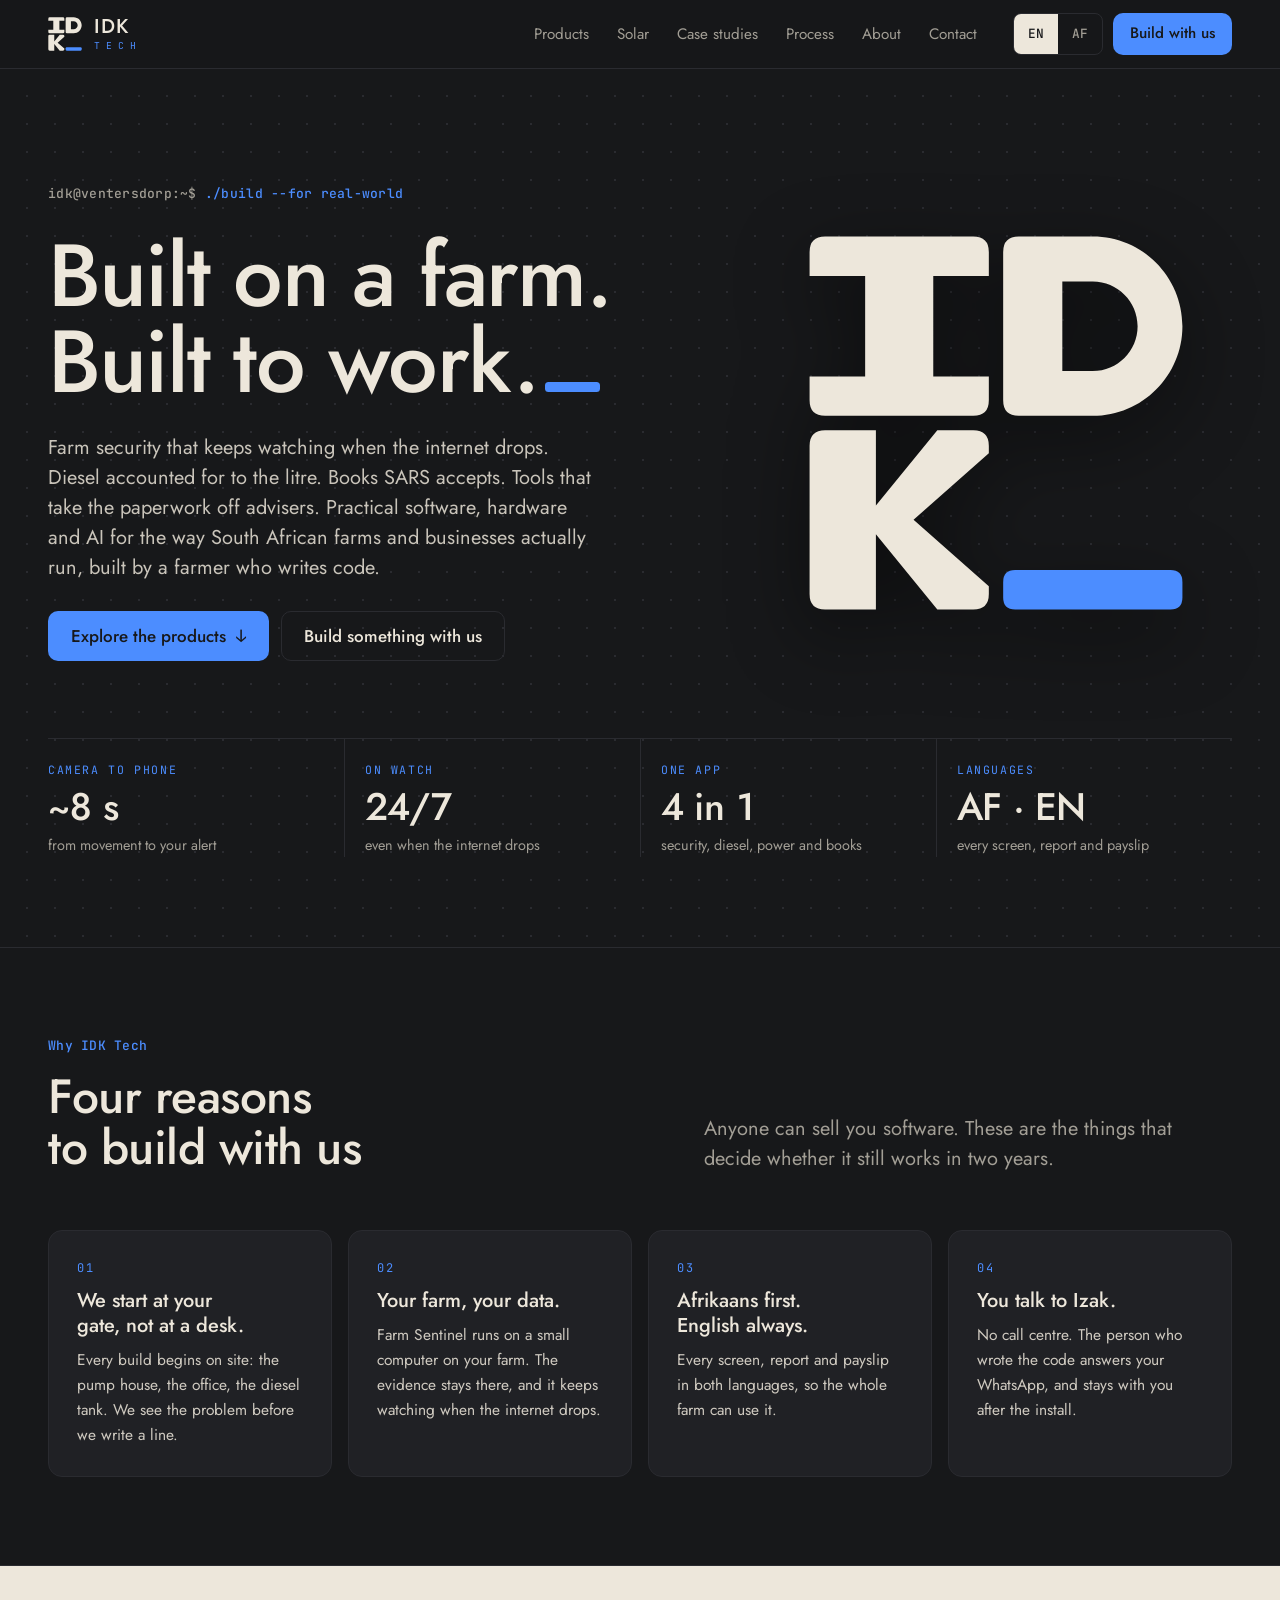
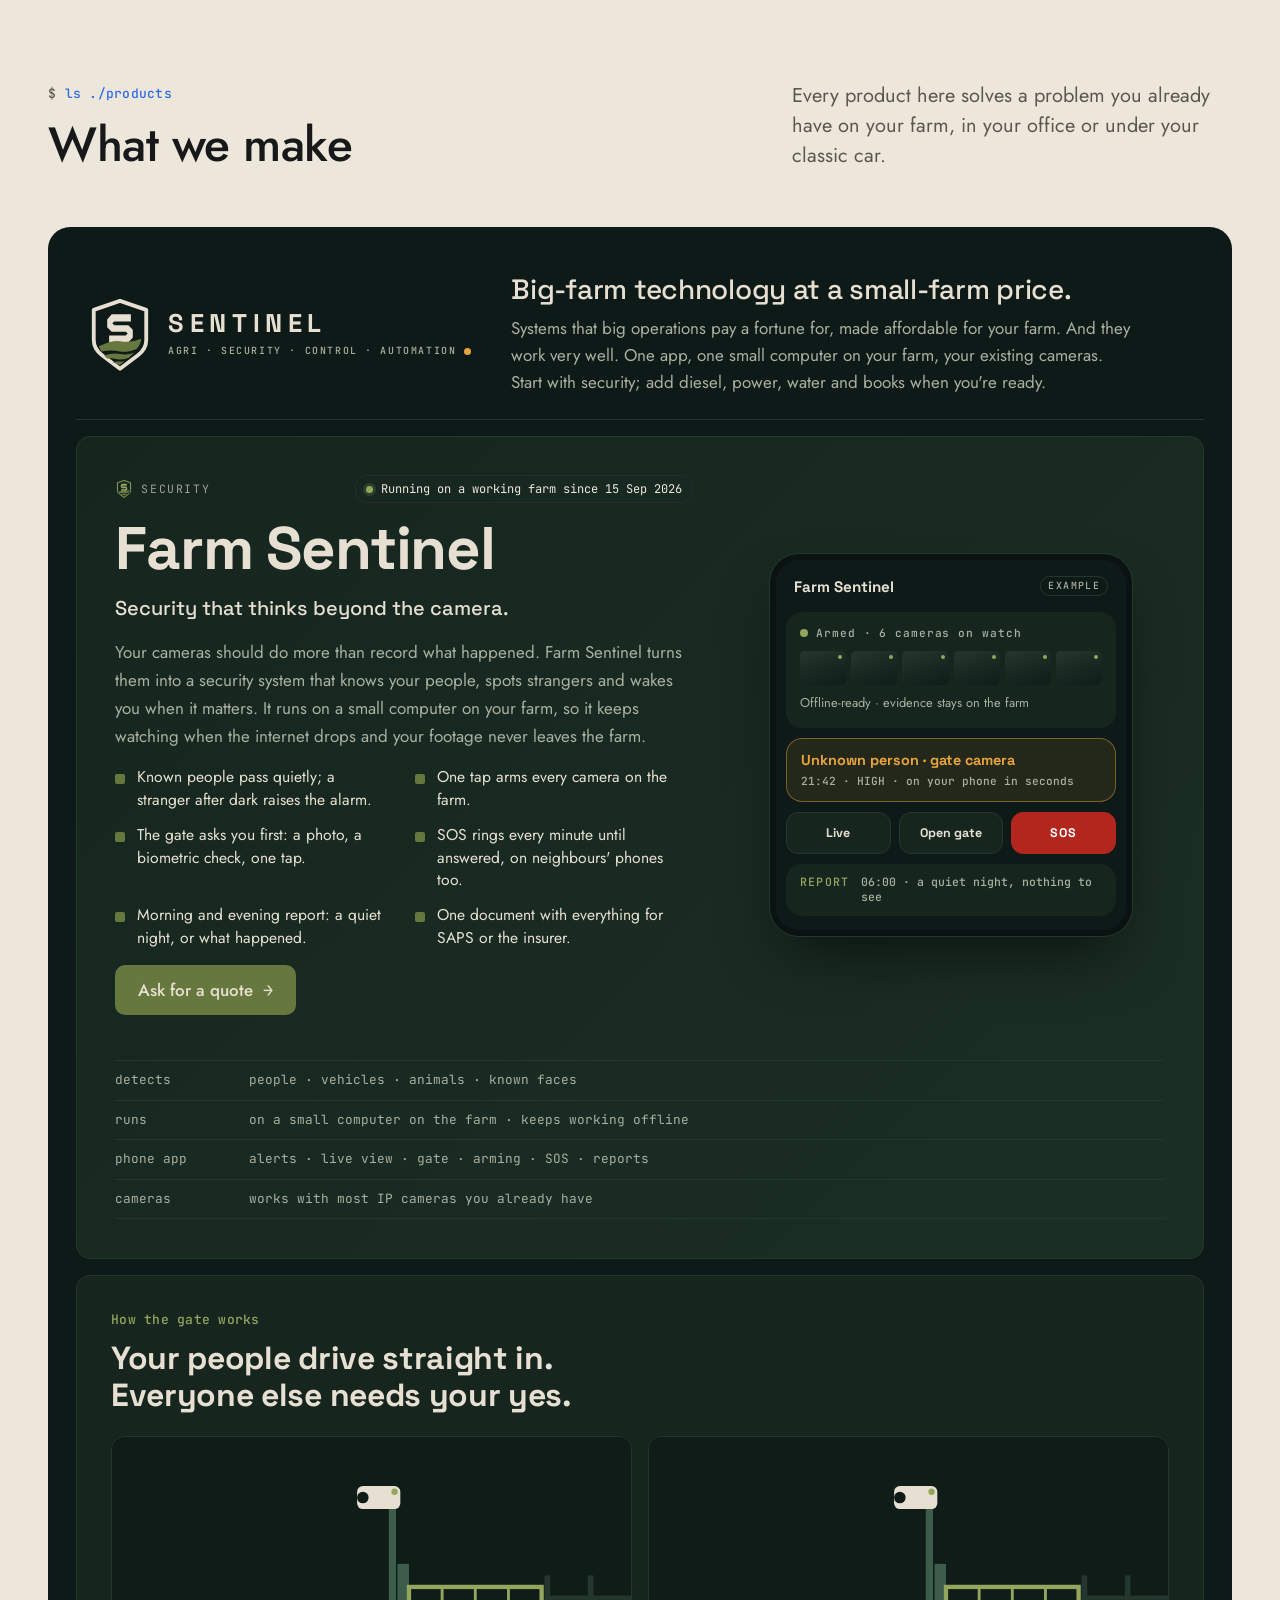
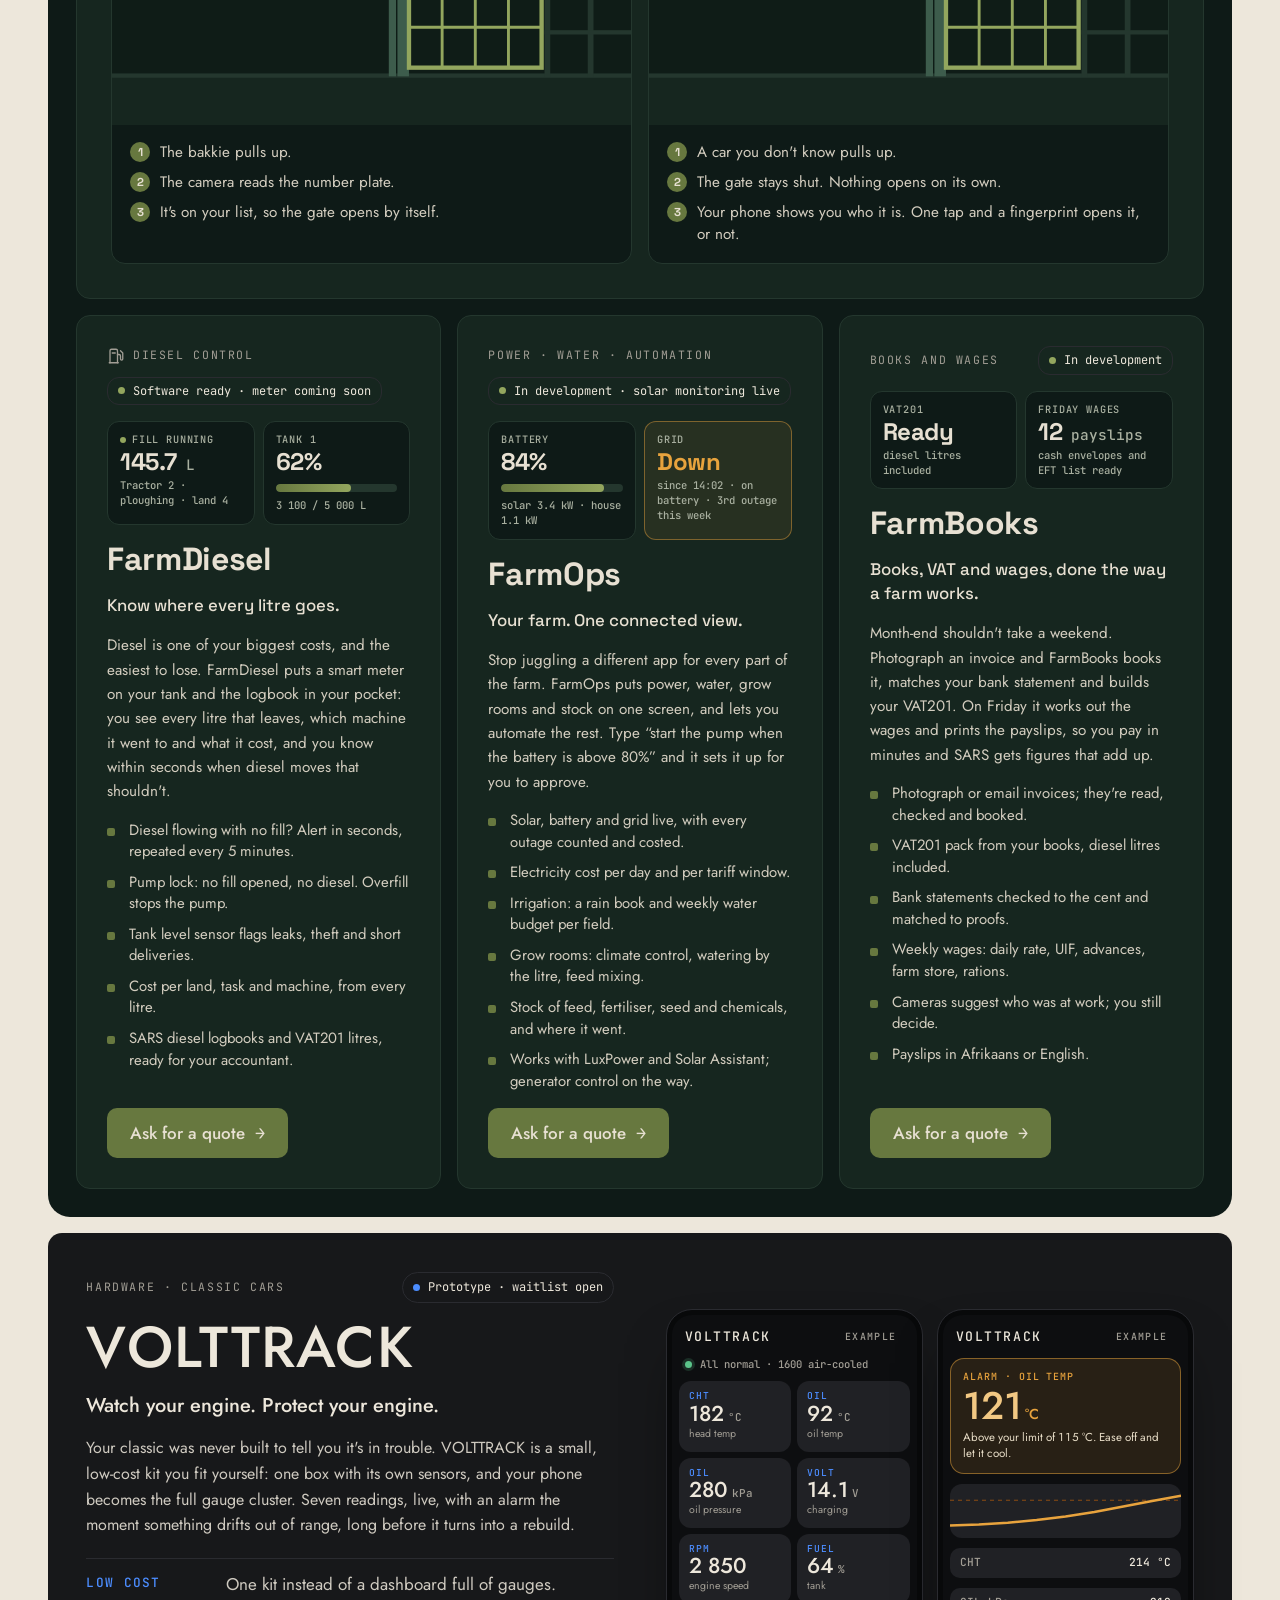
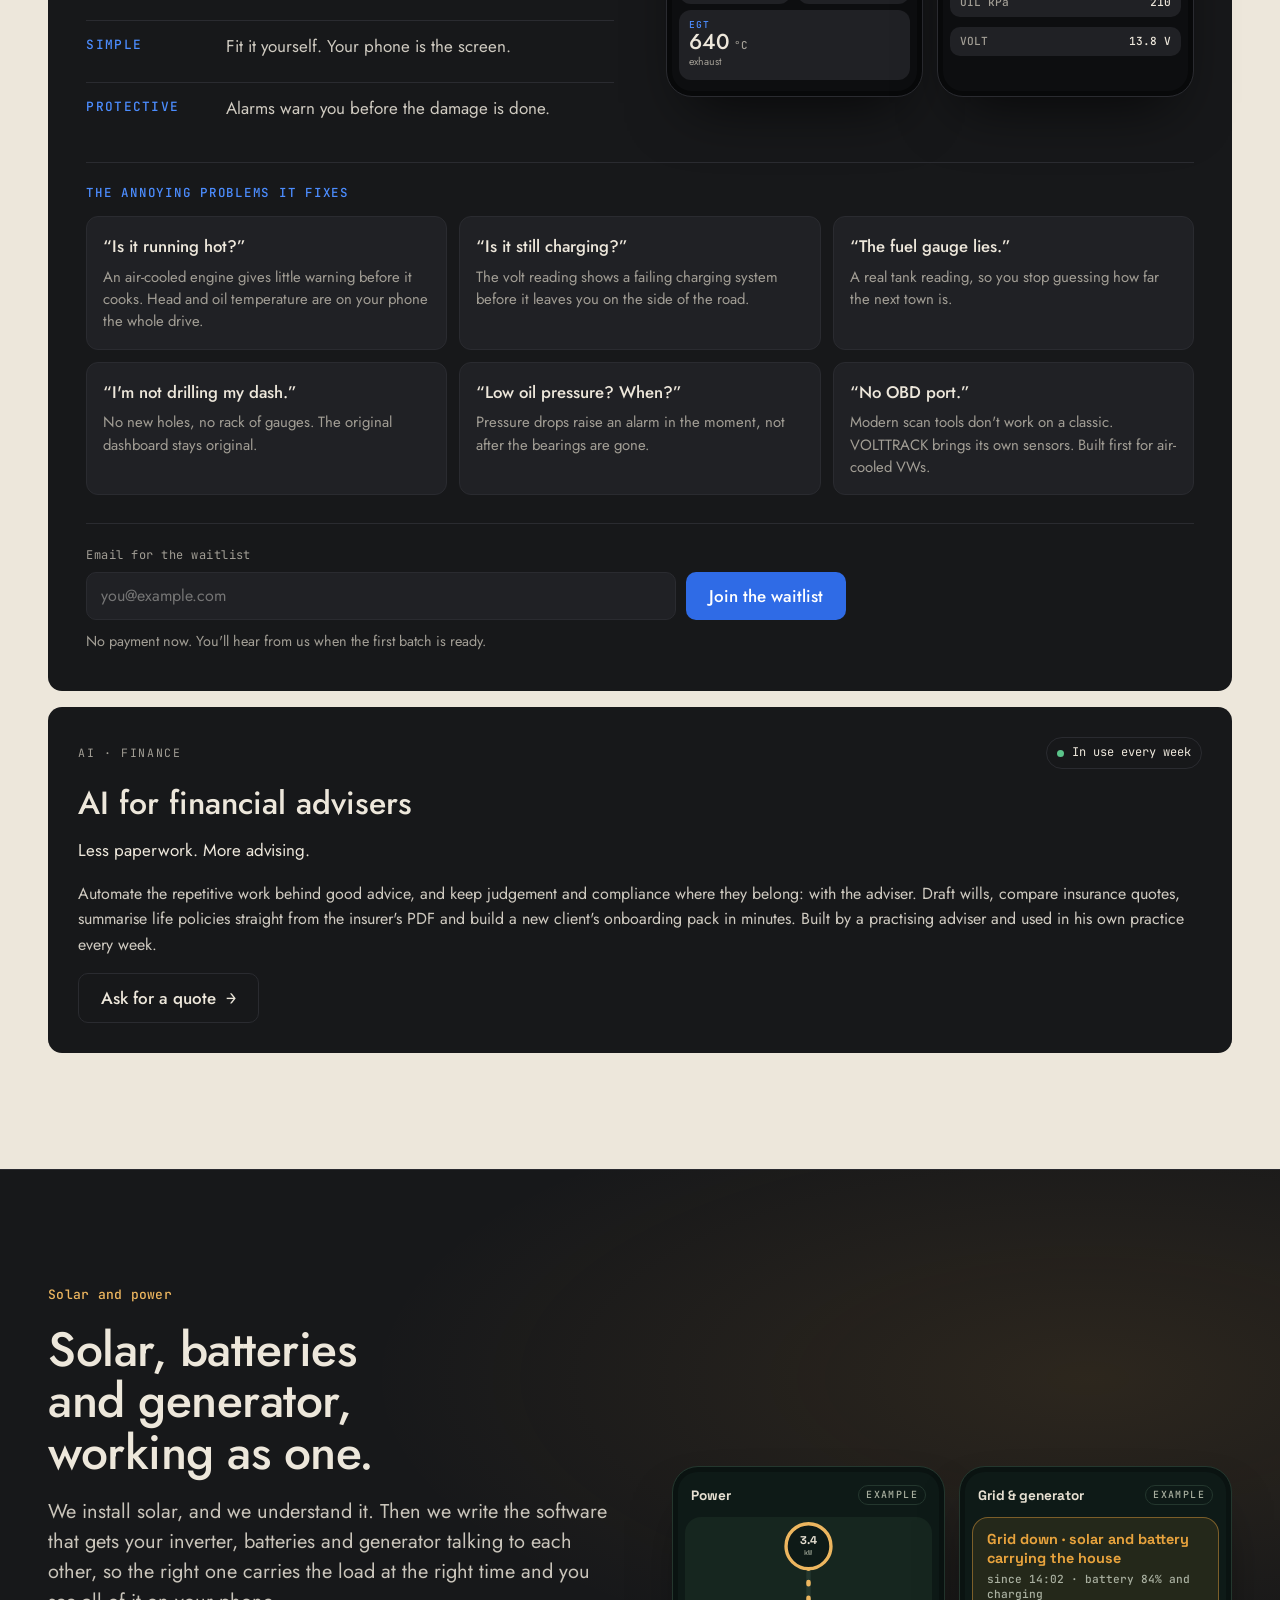
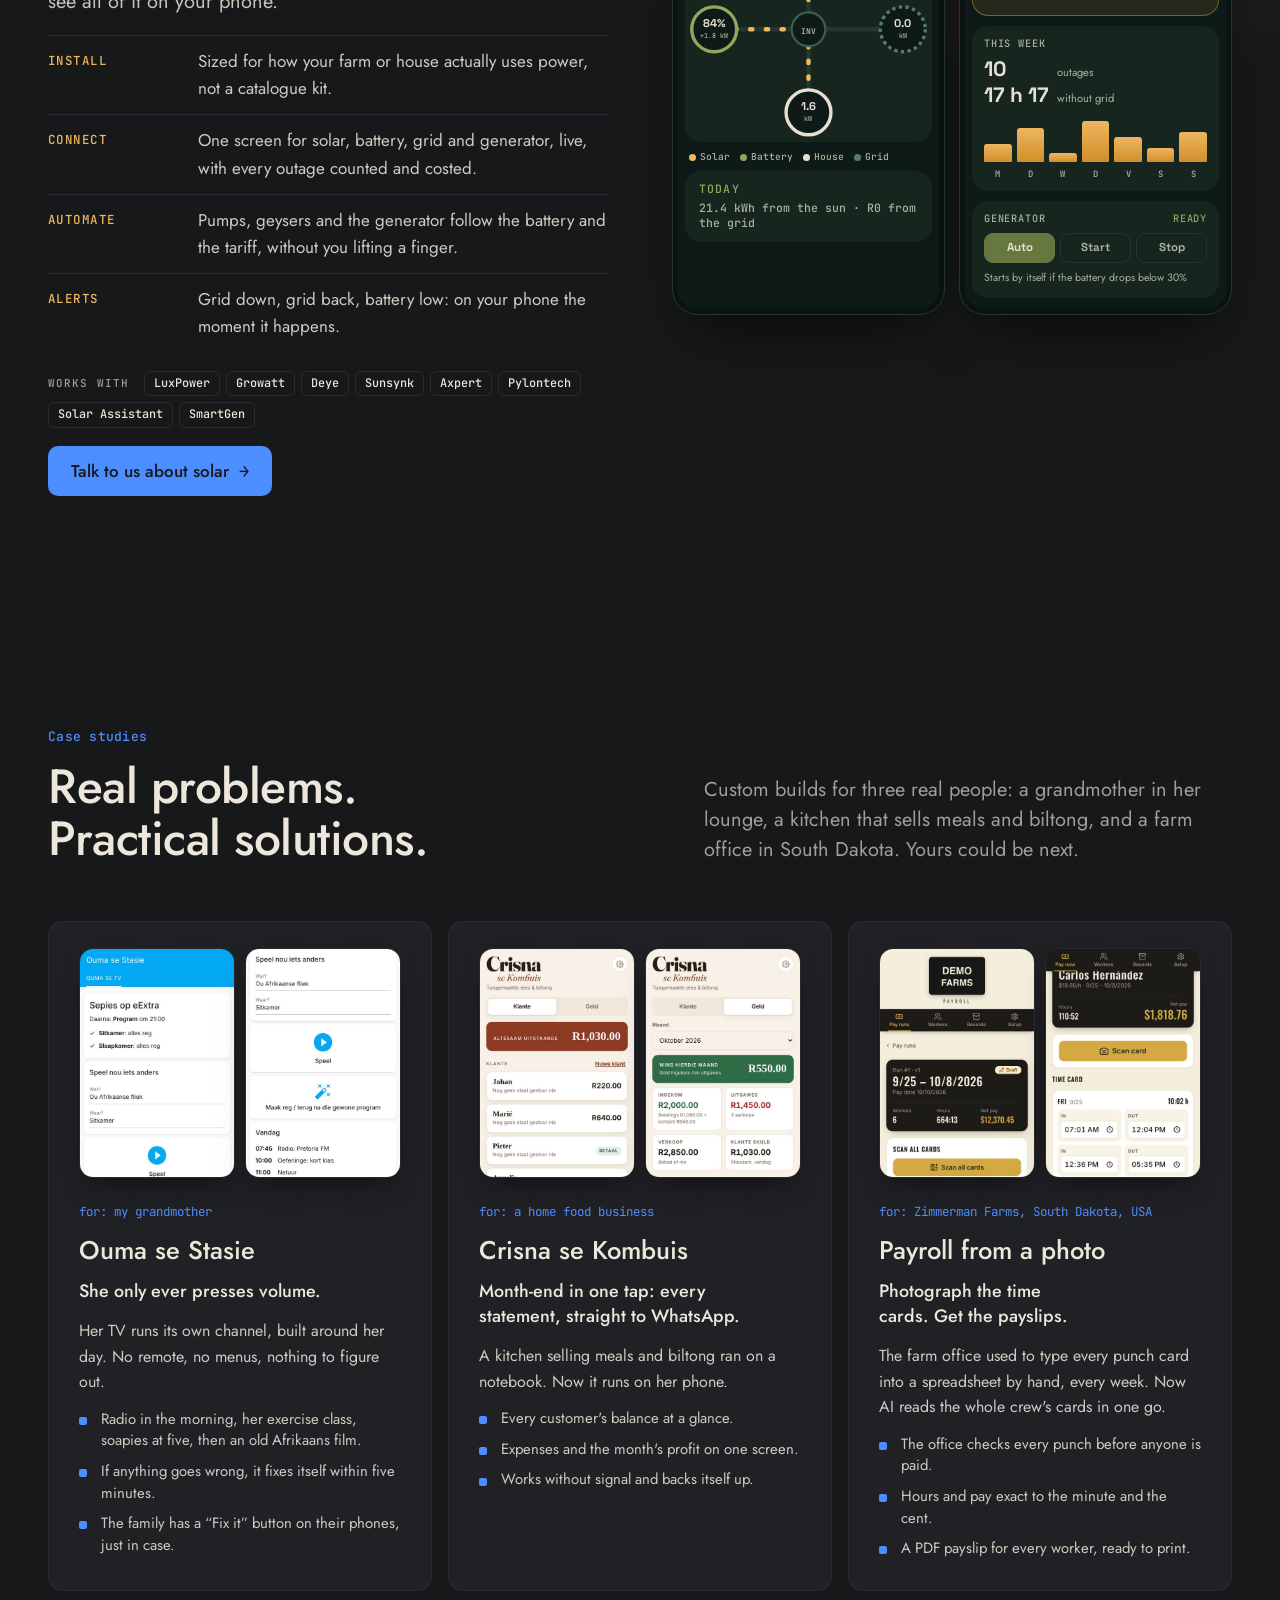
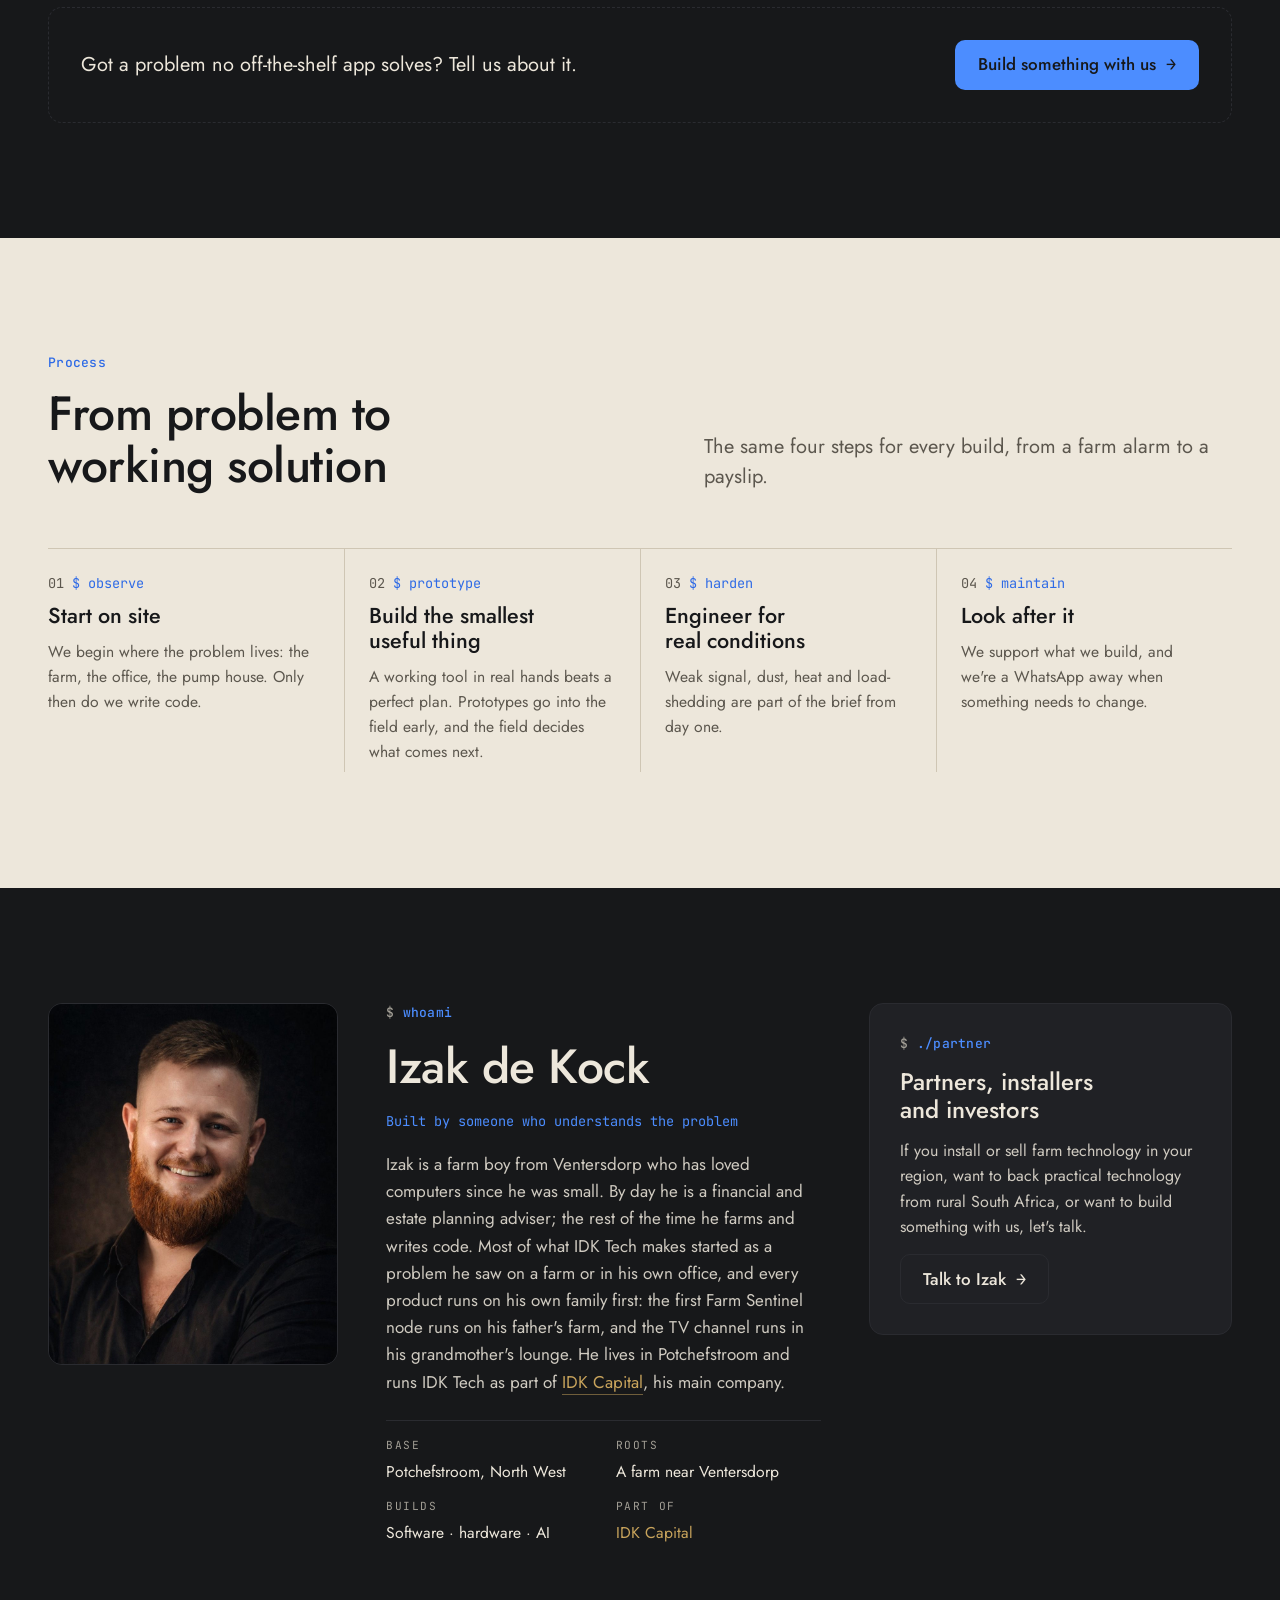
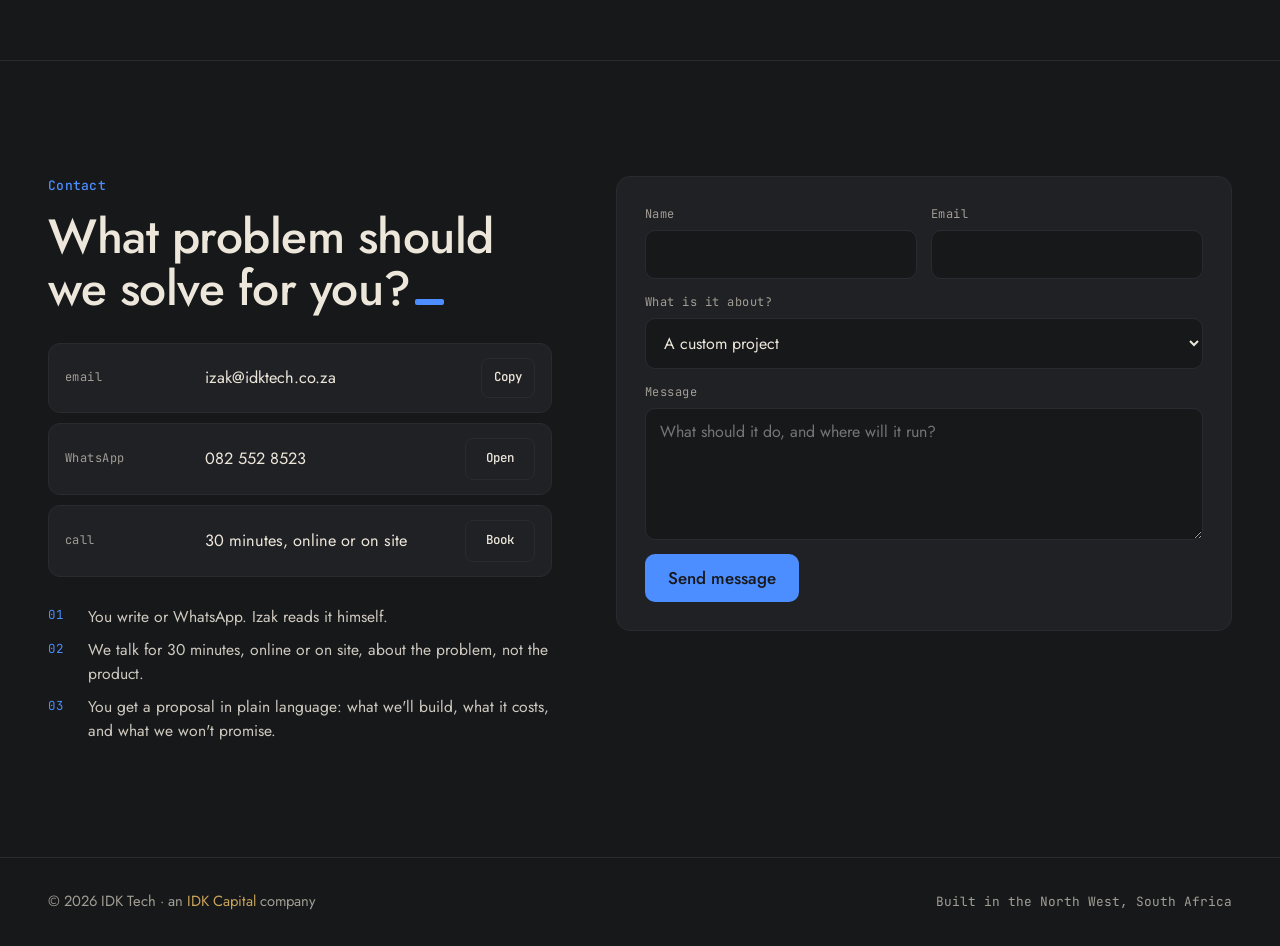
==== commit 89789a52: "Solar section: install and integrate, power-flow and grid/generator example screens Co-Authored-By: " ====
--- a/index.html
+++ b/index.html
@@ -33,6 +33,7 @@
     </a>
     <nav class="nav" id="nav" aria-label="Main">
       <a href="#products"><span class="en">Products</span><span class="af">Produkte</span></a>
+      <a href="#solar"><span class="en">Solar</span><span class="af">Sonkrag</span></a>
       <a href="#work"><span class="en">Case studies</span><span class="af">Gevallestudies</span></a>
       <a href="#approach"><span class="en">Process</span><span class="af">Proses</span></a>
       <a href="#about"><span class="en">About</span><span class="af">Oor ons</span></a>
@@ -354,6 +355,65 @@
   </div>
 </section>
 
+<!-- ================= SOLAR ================= -->
+<section class="band solar" id="solar" aria-labelledby="solar-title">
+  <div class="wrap">
+    <div class="solar-grid">
+      <div class="solar-copy reveal">
+        <p class="eyebrow"><span class="en">Solar and power</span><span class="af">Sonkrag en krag</span></p>
+        <h2 id="solar-title"><span class="en">Solar, batteries and generator, working as one.</span><span class="af">Son, batterye en kragopwekker wat as een werk.</span></h2>
+        <p class="lede en">We install solar, and we understand it. Then we write the software that gets your inverter, batteries and generator talking to each other, so the right one carries the load at the right time and you see all of it on your phone.</p>
+        <p class="lede af">Ons installeer sonkrag, en ons verstaan dit. Dan skryf ons die sagteware wat jou omsetter, batterye en kragopwekker met mekaar laat praat, sodat die regte een op die regte tyd die las dra en jy alles op jou foon sien.</p>
+        <ul class="solar-list">
+          <li><b><span class="en">Install</span><span class="af">Installeer</span></b><span><span class="en">Sized for how your farm or house actually uses power, not a catalogue kit.</span><span class="af">Ontwerp vir hoe jou plaas of huis regtig krag gebruik, nie 'n katalogus-kit nie.</span></span></li>
+          <li><b><span class="en">Connect</span><span class="af">Koppel</span></b><span><span class="en">One screen for solar, battery, grid and generator, live, with every outage counted and costed.</span><span class="af">Een skerm vir son, battery, netwerk en kragopwekker, lewendig, met elke onderbreking getel en gekos.</span></span></li>
+          <li><b><span class="en">Automate</span><span class="af">Outomatiseer</span></b><span><span class="en">Pumps, geysers and the generator follow the battery and the tariff, without you lifting a finger.</span><span class="af">Pompe, geisers en die kragopwekker volg die battery en die tarief, sonder dat jy 'n vinger lig.</span></span></li>
+          <li><b><span class="en">Alerts</span><span class="af">Waarskuwings</span></b><span><span class="en">Grid down, grid back, battery low: on your phone the moment it happens.</span><span class="af">Netwerk af, netwerk terug, battery laag: op jou foon die oomblik wat dit gebeur.</span></span></li>
+        </ul>
+        <div class="brands" aria-label="Works with">
+          <span class="brands-k"><span class="en">Works with</span><span class="af">Werk met</span></span>
+          <span>LuxPower</span><span>Growatt</span><span>Deye</span><span>Sunsynk</span><span>Axpert</span><span>Pylontech</span><span>Solar Assistant</span><span>SmartGen</span>
+        </div>
+        <a class="btn btn-primary" href="#contact" data-topic="ops"><span class="en">Talk to us about solar</span><span class="af">Praat met ons oor sonkrag</span> <span class="arrow" aria-hidden="true">→</span></a>
+      </div>
+      <div class="solar-screens reveal" aria-label="Example screens" role="img">
+        <div class="sphone">
+          <div class="ph-top"><span><span class="en">Power</span><span class="af">Krag</span></span><span class="ph-ex"><span class="en">example</span><span class="af">voorbeeld</span></span></div>
+          <svg class="flow" viewBox="0 0 220 200" aria-hidden="true">
+            <path class="fl-line" d="M110 44 V86"/><path class="fl-line" d="M110 114 V156"/><path class="fl-line" d="M44 100 H96"/><path class="fl-line dim" d="M124 100 H176"/>
+            <path class="fl-dot" d="M110 44 V86"/><path class="fl-dot" d="M110 114 V156"/><path class="fl-dot" d="M44 100 H96"/>
+            <circle cx="110" cy="100" r="15" class="fl-hub"/><text x="110" y="104" class="fl-hubt">INV</text>
+            <g><circle cx="110" cy="26" r="20" class="fl-n sun"/><text x="110" y="24" class="fl-v">3.4</text><text x="110" y="34" class="fl-u">kW</text></g>
+            <g><circle cx="26" cy="100" r="20" class="fl-n bat"/><text x="26" y="98" class="fl-v">84%</text><text x="26" y="108" class="fl-u">+1.8 kW</text></g>
+            <g><circle cx="110" cy="174" r="20" class="fl-n house"/><text x="110" y="172" class="fl-v">1.6</text><text x="110" y="182" class="fl-u">kW</text></g>
+            <g><circle cx="194" cy="100" r="20" class="fl-n grid"/><text x="194" y="98" class="fl-v">0.0</text><text x="194" y="108" class="fl-u">kW</text></g>
+          </svg>
+          <div class="fl-leg"><span><i class="sun"></i><span class="en">Solar</span><span class="af">Son</span></span><span><i class="bat"></i><span class="en">Battery</span><span class="af">Battery</span></span><span><i class="house"></i><span class="en">House</span><span class="af">Huis</span></span><span><i class="grid"></i><span class="en">Grid</span><span class="af">Netwerk</span></span></div>
+          <div class="ph-row"><span><span class="en">TODAY</span><span class="af">VANDAG</span></span><span><span class="en">21.4 kWh from the sun · R0 from the grid</span><span class="af">21,4 kWh van die son · R0 van die netwerk</span></span></div>
+        </div>
+        <div class="sphone">
+          <div class="ph-top"><span><span class="en">Grid &amp; generator</span><span class="af">Netwerk &amp; opwekker</span></span><span class="ph-ex"><span class="en">example</span><span class="af">voorbeeld</span></span></div>
+          <div class="ph-alert">
+            <b><span class="en">Grid down · solar and battery carrying the house</span><span class="af">Netwerk af · son en battery dra die huis</span></b>
+            <span><span class="en">since 14:02 · battery 84% and charging</span><span class="af">sedert 14:02 · battery 84% en laai</span></span>
+          </div>
+          <div class="outage">
+            <div class="outage-k"><span class="en">This week</span><span class="af">Dié week</span></div>
+            <div class="outage-v"><b>10</b><span><span class="en">outages</span><span class="af">onderbrekings</span></span><b>17 h 17</b><span><span class="en">without grid</span><span class="af">sonder netwerk</span></span></div>
+            <div class="bars" aria-hidden="true"><i style="height:40%"></i><i style="height:75%"></i><i style="height:20%"></i><i style="height:90%"></i><i style="height:55%"></i><i style="height:30%"></i><i style="height:65%"></i></div>
+            <div class="bars-l"><span>M</span><span>D</span><span>W</span><span>D</span><span>V</span><span>S</span><span>S</span></div>
+          </div>
+          <div class="gen">
+            <div class="gen-k"><span><span class="en">Generator</span><span class="af">Kragopwekker</span></span><span class="gen-s"><span class="en">ready</span><span class="af">gereed</span></span></div>
+            <div class="gen-b"><span class="on">Auto</span><span>Start</span><span>Stop</span></div>
+            <div class="gen-m"><span class="en">Starts by itself if the battery drops below 30%</span><span class="af">Begin vanself as die battery onder 30% val</span></div>
+          </div>
+        </div>
+      </div>
+    </div>
+  </div>
+</section>
+
 <!-- ================= WORK ================= -->
 <section class="band" id="work" aria-labelledby="work-title">
   <div class="wrap">
--- a/style.css
+++ b/style.css
@@ -668,3 +668,54 @@
   .gs-stage .gs-chip, .gs-stage .gs-notif { animation: none; opacity: 1; transform: none; }
 }
 @media (max-width: 560px) { .gs-chip { font-size: 0.6rem; padding: 6px 7px; } .gs-chip b { font-size: 0.68rem; } .gs-notif { width: 48%; } }
+
+/* ---------- solar band ---------- */
+.solar { --dusk: #0E1A17; --dusk-2: #16261F; --dusk-3: #24372E; --bone: #E7E0D2; --bone-m: #A9B0A0; --olive: #67783F; --olive-l: #93A65E; --amber: #E8A33D; --font-fam: "Space Grotesk", var(--font-display);
+  background: radial-gradient(1200px 500px at 85% 20%, rgba(232,163,61,.10), transparent 60%), var(--ink); border-top: 1px solid var(--ink-3); }
+.solar-grid { display: grid; grid-template-columns: minmax(0, 1fr) minmax(0, 1fr); gap: clamp(28px, 5vw, 64px); align-items: center; }
+@media (max-width: 960px) { .solar-grid { grid-template-columns: 1fr; } }
+.solar-copy { display: flex; flex-direction: column; gap: 18px; min-width: 0; }
+.solar .eyebrow { color: #EDB65F; }
+.solar h2 { max-width: 18ch; }
+.solar .lede { max-width: 52ch; color: #C9C4BA; }
+.solar-list { list-style: none; margin: 0; padding: 0; display: grid; }
+.solar-list li { display: grid; grid-template-columns: 8em minmax(0,1fr); gap: 14px; padding: 12px 0; border-top: 1px solid var(--ink-3); }
+.solar-list b { font-family: var(--font-mono); font-weight: 500; font-size: 0.78rem; letter-spacing: .12em; text-transform: uppercase; color: #EDB65F; padding-top: 3px; }
+.solar-list li > span { color: #CFCAC0; }
+@media (max-width: 560px) { .solar-list li { grid-template-columns: 1fr; gap: 4px; } }
+.brands { display: flex; flex-wrap: wrap; gap: 6px; align-items: center; }
+.brands > span { font: 500 0.74rem/1 var(--font-mono); padding: 6px 9px; border: 1px solid var(--ink-3); border-radius: 6px; color: var(--kalk); }
+.brands > .brands-k { border: 0; padding-left: 0; color: var(--muted); letter-spacing: .1em; text-transform: uppercase; font-size: 0.68rem; }
+.solar .btn { align-self: flex-start; }
+.solar-screens { display: grid; grid-template-columns: 1fr 1fr; gap: 14px; min-width: 0; }
+.sphone { background: var(--dusk); color: var(--bone); border: 1px solid var(--dusk-3); border-radius: 26px; padding: 14px 12px 16px; box-shadow: 0 30px 60px -24px rgba(0,0,0,.7), inset 0 0 0 5px #0A1311; display: flex; flex-direction: column; gap: 10px; font-variant-numeric: tabular-nums; min-width: 0; }
+.sphone .ph-top { padding: 4px 6px 2px; font-size: 0.85rem; }
+.sphone .ph-row { flex-direction: column; gap: 4px; }
+.flow { width: 100%; height: auto; background: var(--dusk-2); border-radius: 16px; }
+.fl-line { stroke: #24372E; stroke-width: 4; fill: none; stroke-linecap: round; }
+.fl-dot { stroke: #EDB65F; stroke-width: 4; fill: none; stroke-linecap: round; stroke-dasharray: 2 12; animation: flow 1.2s linear infinite; }
+@keyframes flow { to { stroke-dashoffset: -14; } }
+.fl-hub { fill: #0E1A17; stroke: #3D5C4C; stroke-width: 2; }
+.fl-hubt { fill: #A9B0A0; font: 700 7px var(--font-mono); text-anchor: middle; }
+.fl-n { stroke-width: 3; fill: #0E1A17; }
+.fl-n.sun { stroke: #EDB65F; } .fl-n.bat { stroke: #93A65E; } .fl-n.house { stroke: #E7E0D2; } .fl-n.grid { stroke: #5A7A68; stroke-dasharray: 3 3; }
+.fl-v { fill: #E7E0D2; font: 700 10px "Space Grotesk", sans-serif; text-anchor: middle; }
+.fl-u { fill: #A9B0A0; font: 500 6px var(--font-mono); text-anchor: middle; }
+.fl-leg { display: flex; flex-wrap: wrap; gap: 4px 10px; font: 500 0.6rem/1 var(--font-mono); color: var(--bone-m); padding: 0 4px; }
+.fl-leg i { display: inline-block; width: 7px; height: 7px; border-radius: 50%; margin-right: 4px; vertical-align: middle; }
+.fl-leg i.sun { background: #EDB65F; } .fl-leg i.bat { background: #93A65E; } .fl-leg i.house { background: #E7E0D2; } .fl-leg i.grid { background: #5A7A68; }
+.outage, .gen { background: var(--dusk-2); border-radius: 16px; padding: 12px; display: flex; flex-direction: column; gap: 8px; }
+.outage-k, .gen-k { font: 500 0.64rem/1.2 var(--font-mono); letter-spacing: .08em; text-transform: uppercase; color: var(--bone-m); display: flex; justify-content: space-between; }
+.outage-v { display: grid; grid-template-columns: auto 1fr; align-items: baseline; gap: 2px 8px; }
+.outage-v b { font: 700 1.3rem/1.1 var(--font-fam); }
+.outage-v span { font-size: 0.7rem; color: var(--bone-m); }
+.bars { display: grid; grid-template-columns: repeat(7, 1fr); gap: 5px; align-items: end; height: 46px; }
+.bars i { display: block; background: linear-gradient(180deg, #EDB65F, #D18F2A); border-radius: 3px 3px 1px 1px; }
+.bars-l { display: grid; grid-template-columns: repeat(7, 1fr); gap: 5px; text-align: center; font: 500 0.55rem/1 var(--font-mono); color: var(--bone-m); }
+.gen-s { color: var(--olive-l); }
+.gen-b { display: grid; grid-template-columns: repeat(3, 1fr); gap: 5px; }
+.gen-b span { text-align: center; padding: 8px 0; border-radius: 9px; border: 1px solid var(--dusk-3); font: 700 0.72rem/1 var(--font-fam); color: var(--bone-m); }
+.gen-b .on { background: var(--olive); color: var(--bone); border-color: var(--olive); }
+.gen-m { font-size: 0.66rem; color: var(--bone-m); line-height: 1.4; }
+@media (max-width: 560px) { .solar-screens { gap: 8px; } .sphone { border-radius: 20px; padding: 10px 8px 12px; } }
+@media (prefers-reduced-motion: reduce) { .fl-dot { animation: none; } }
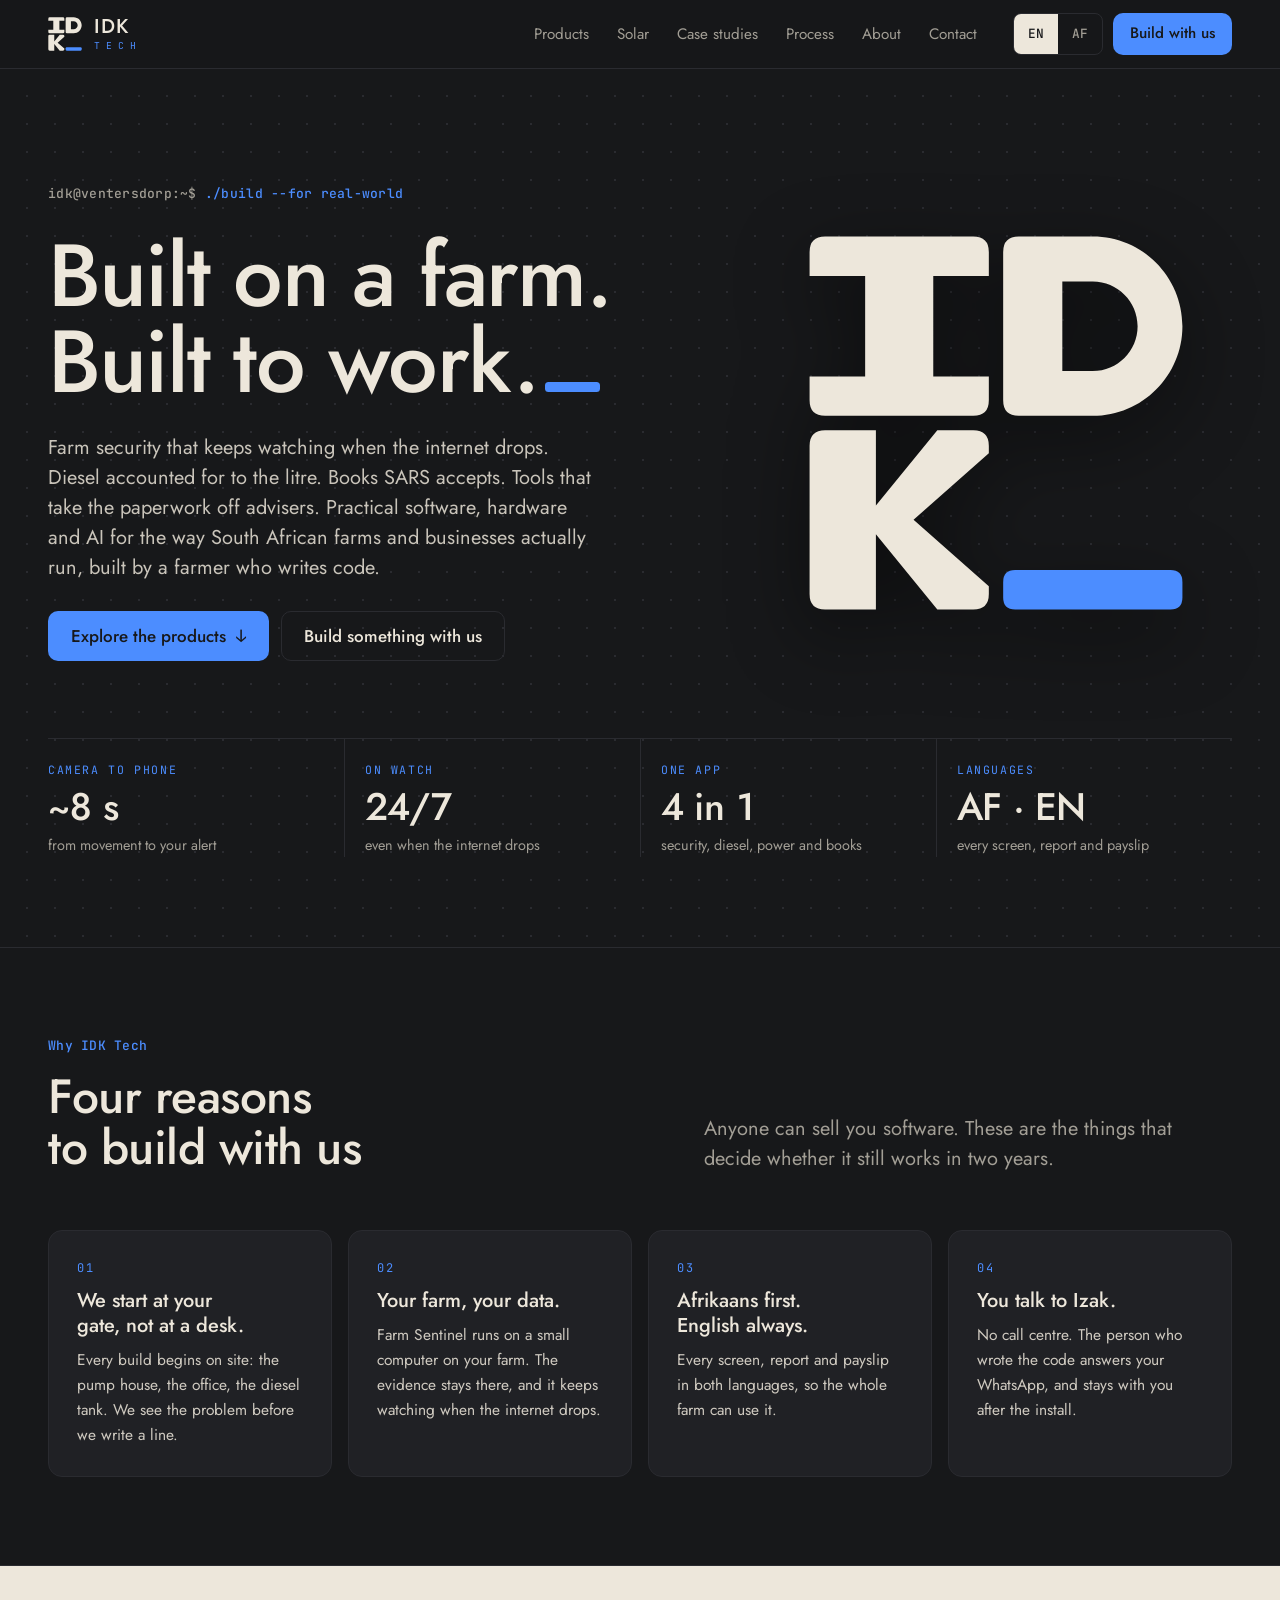
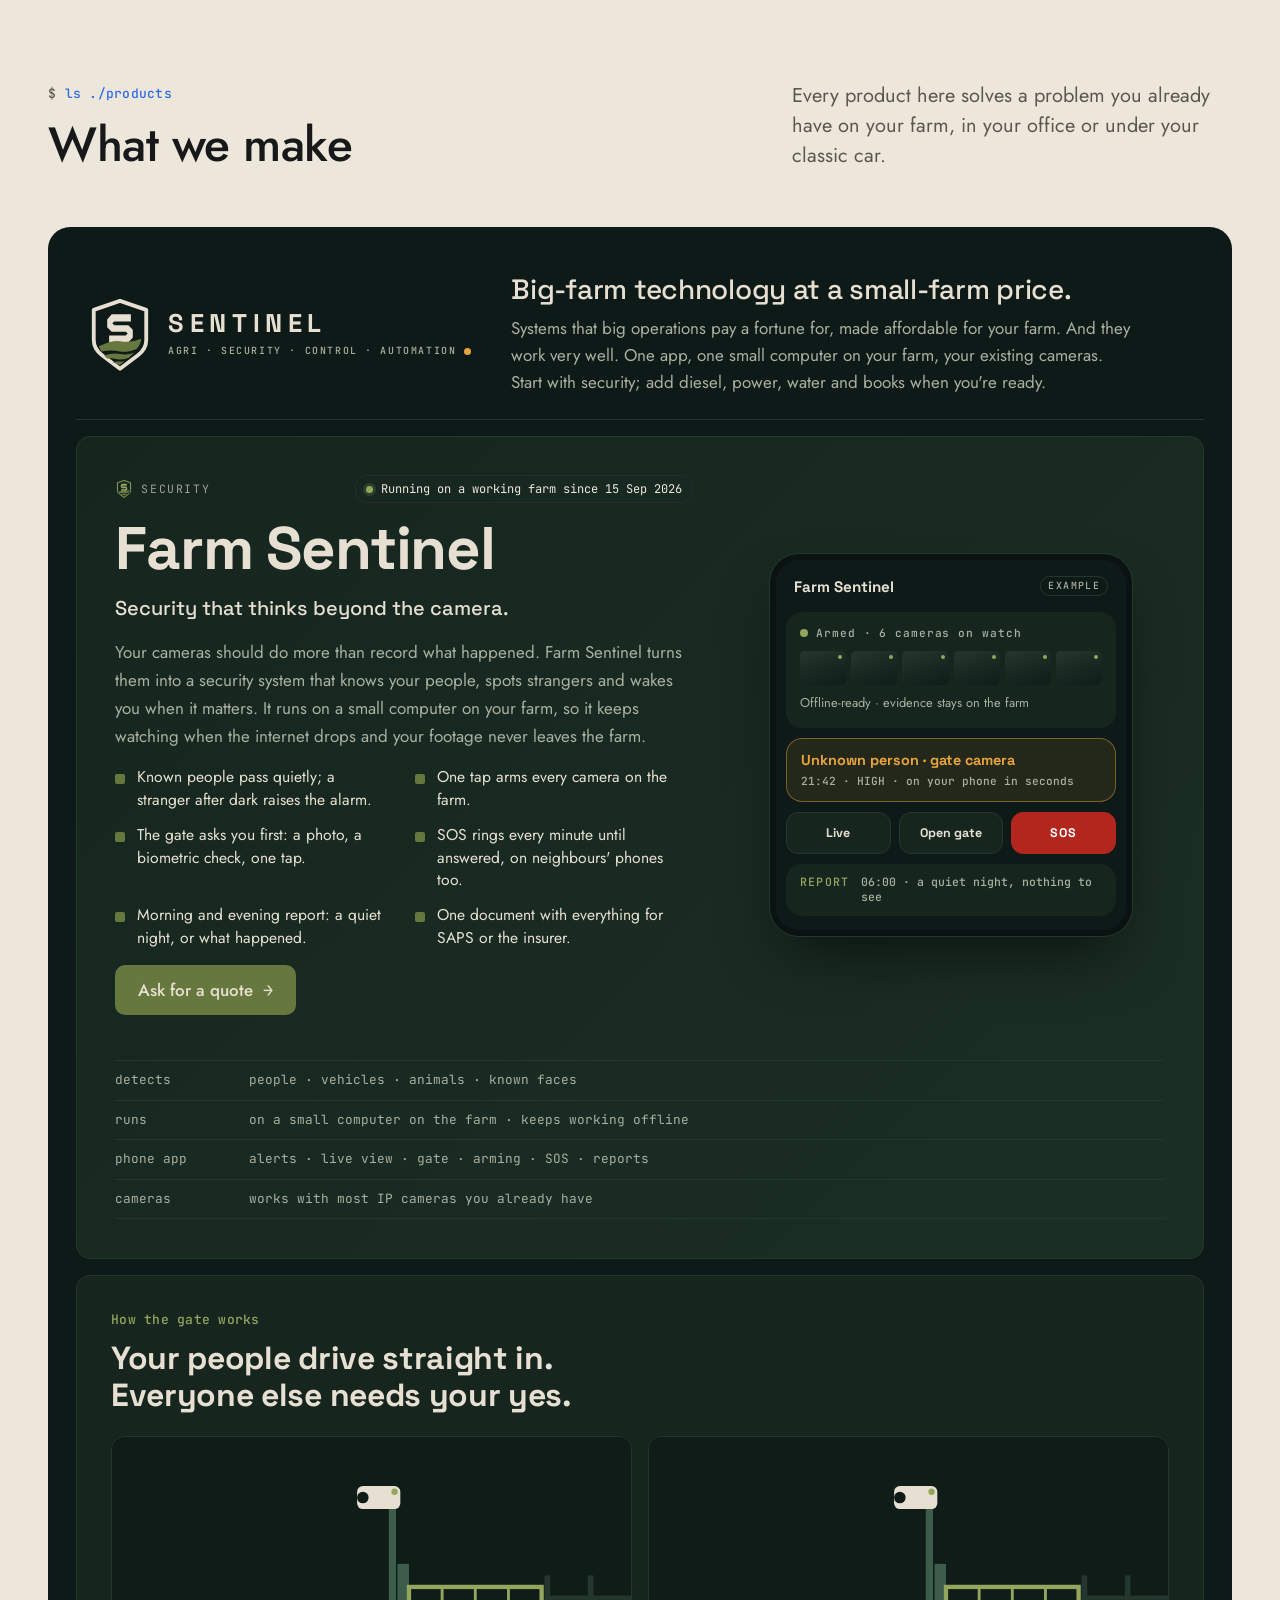
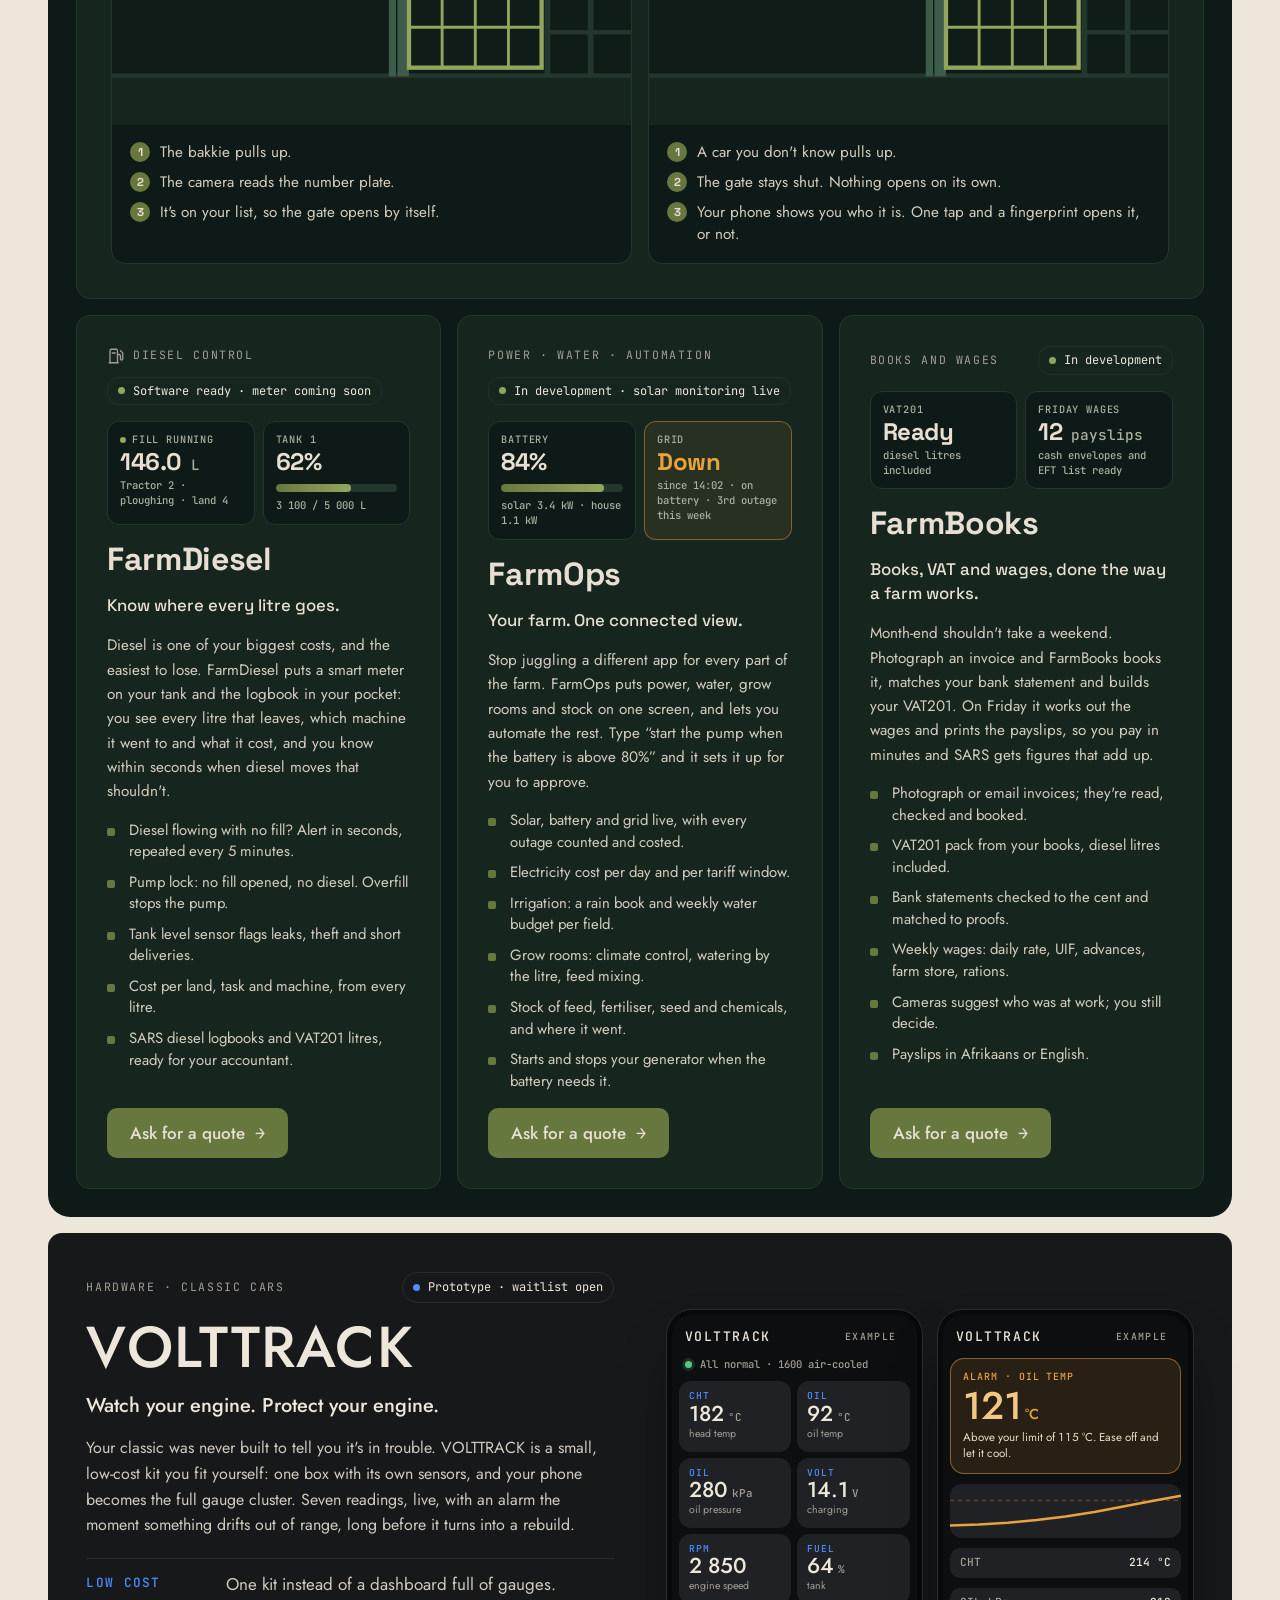
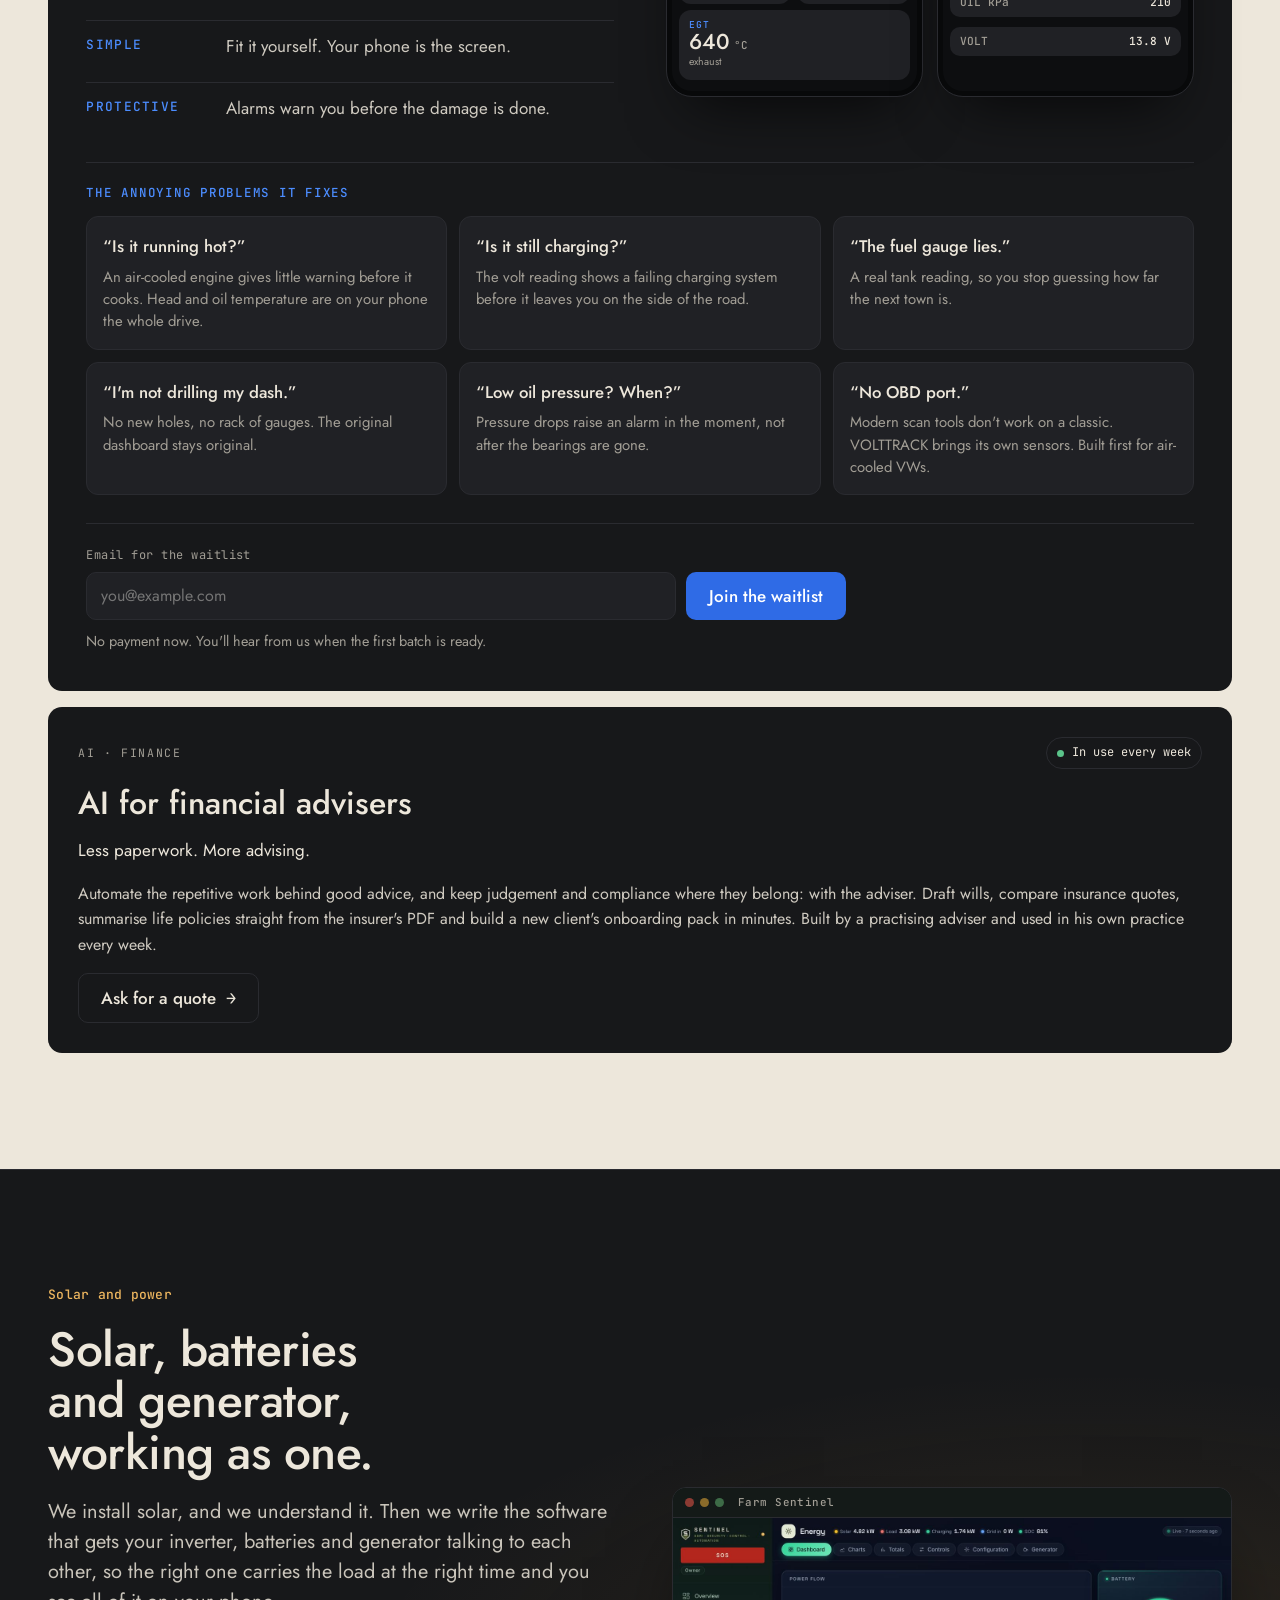
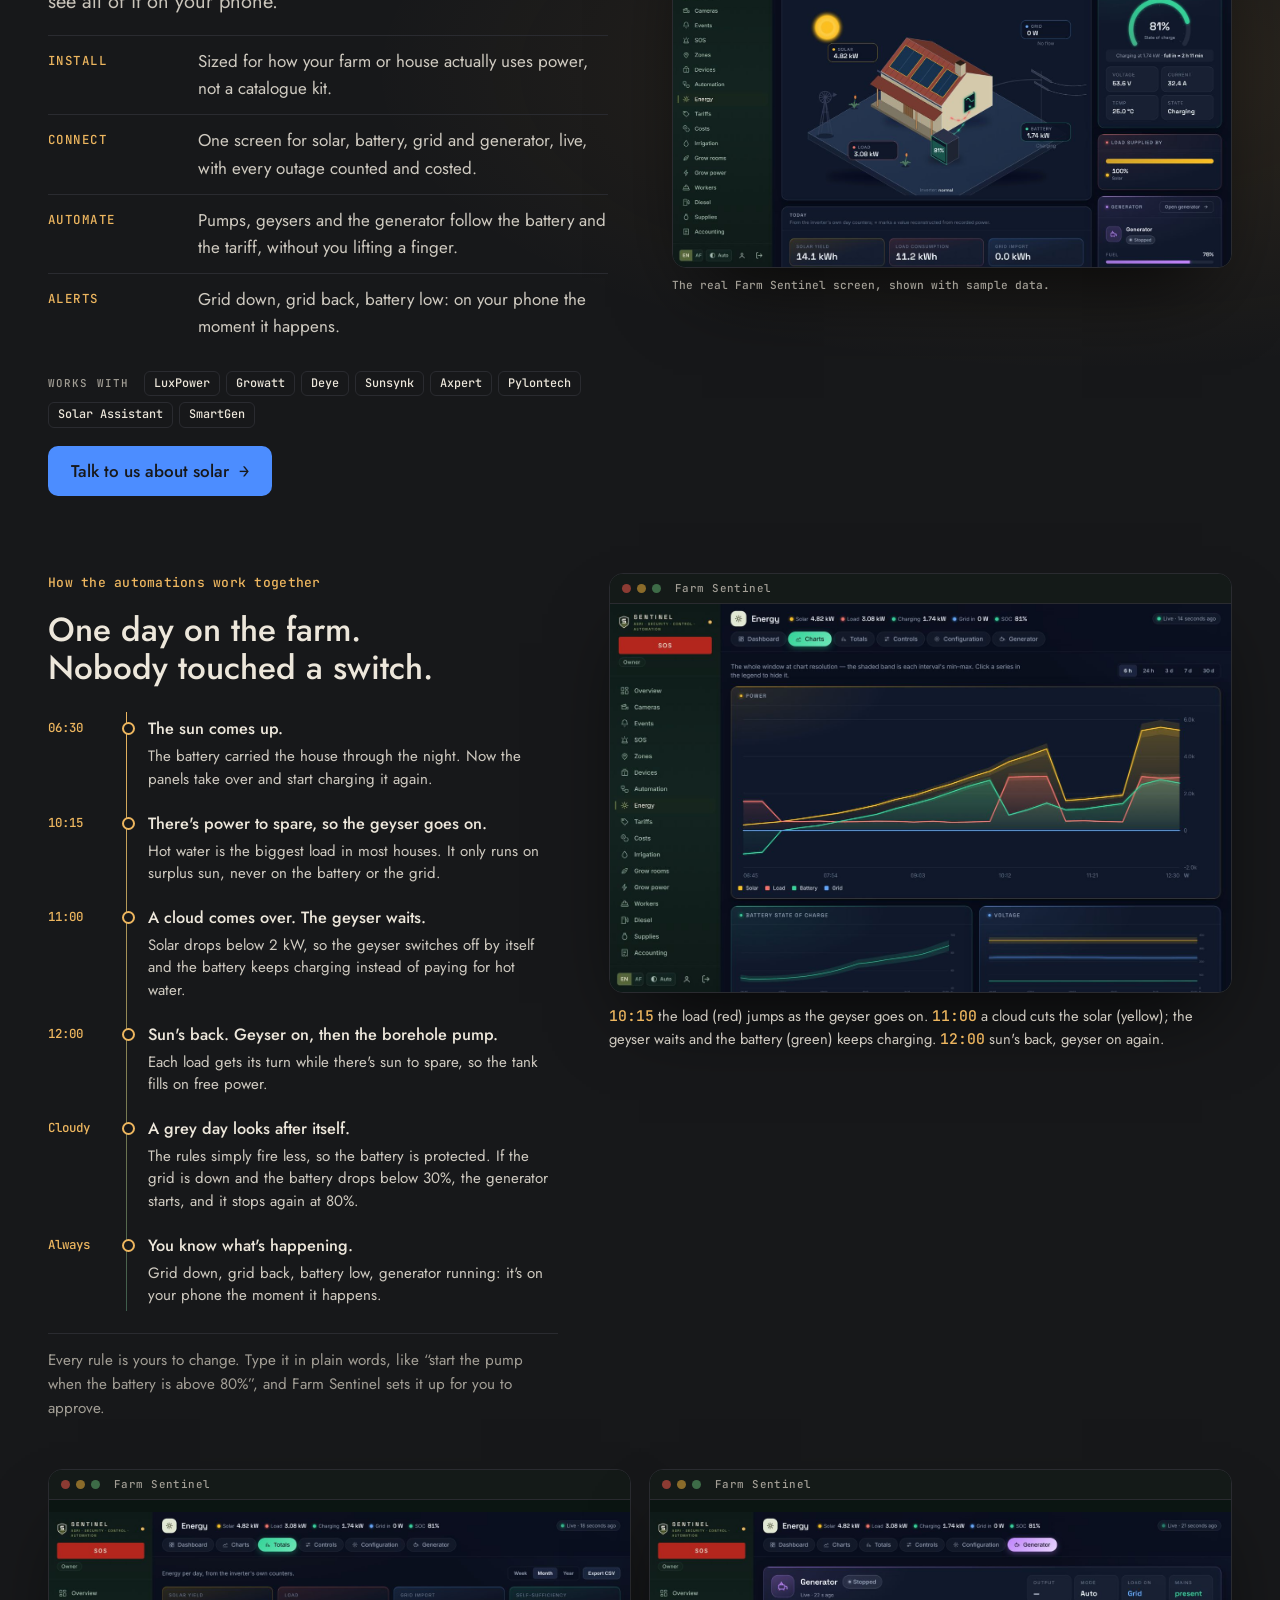
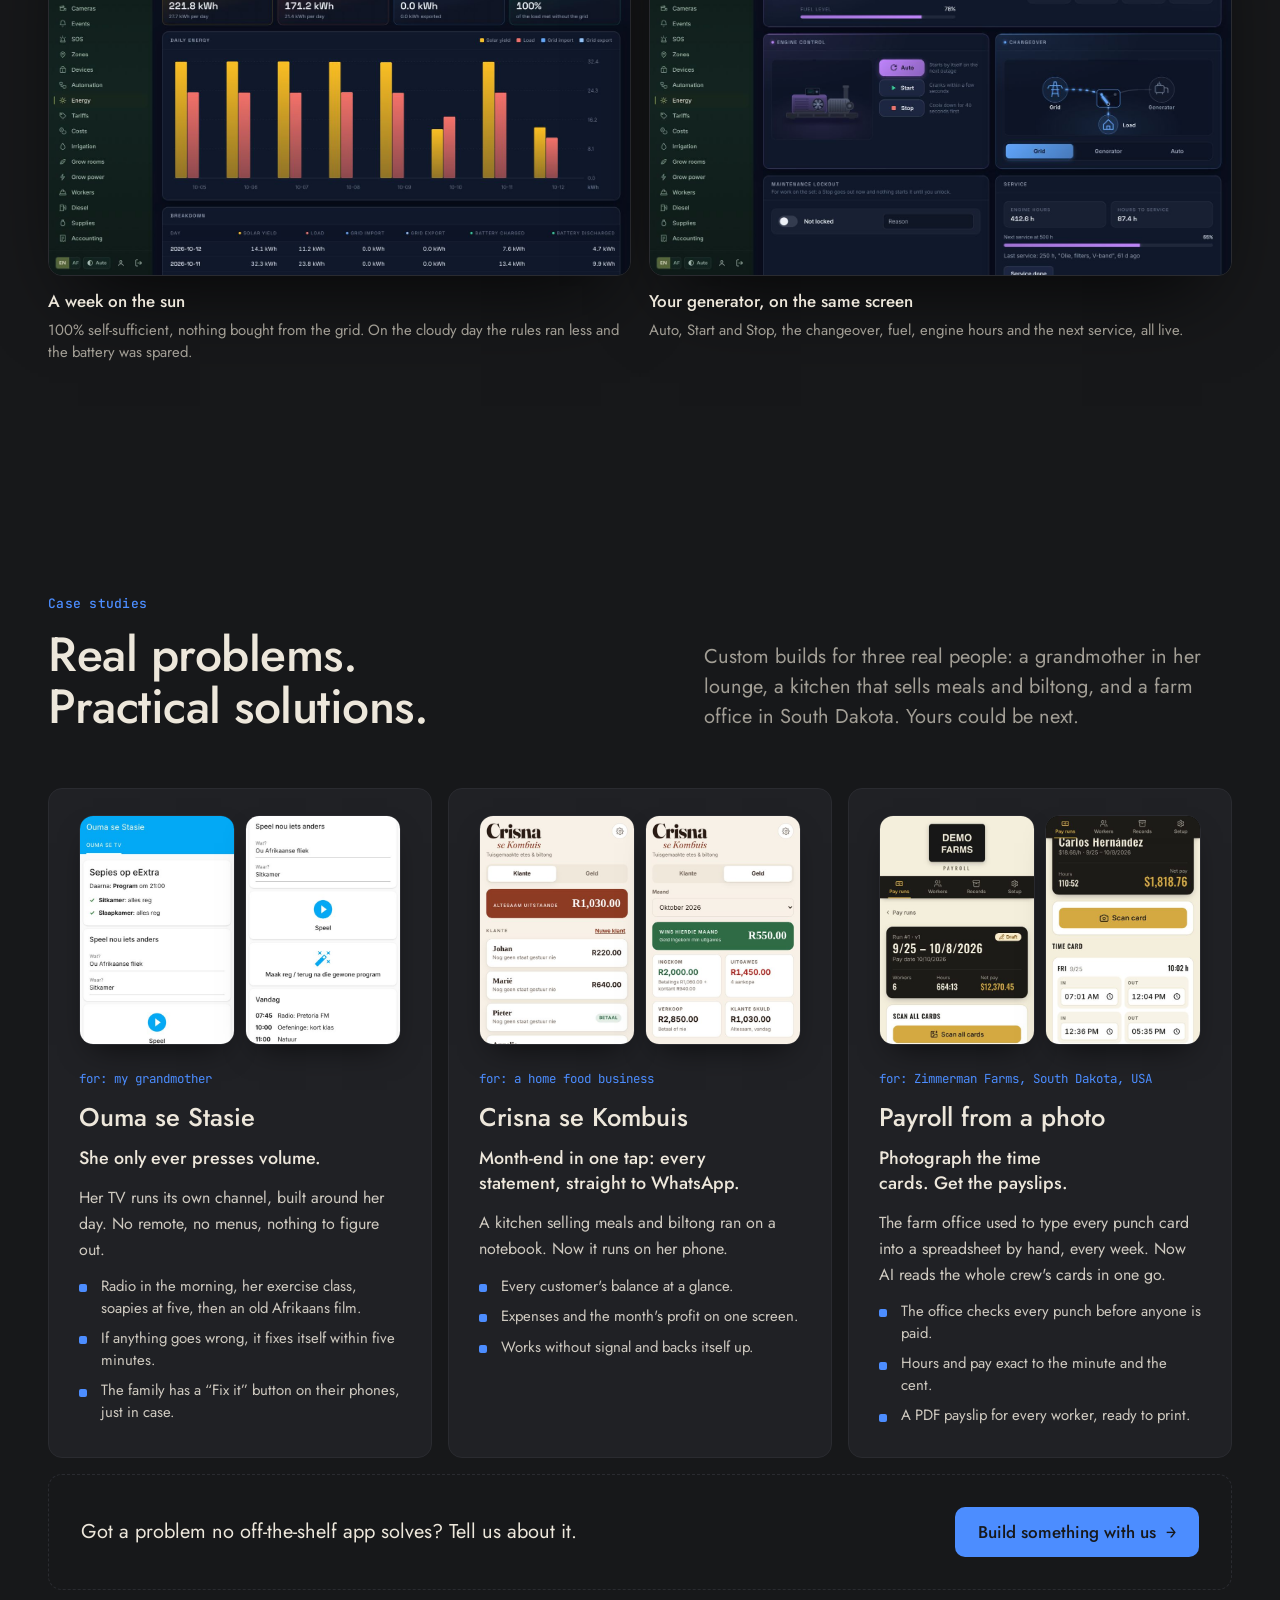
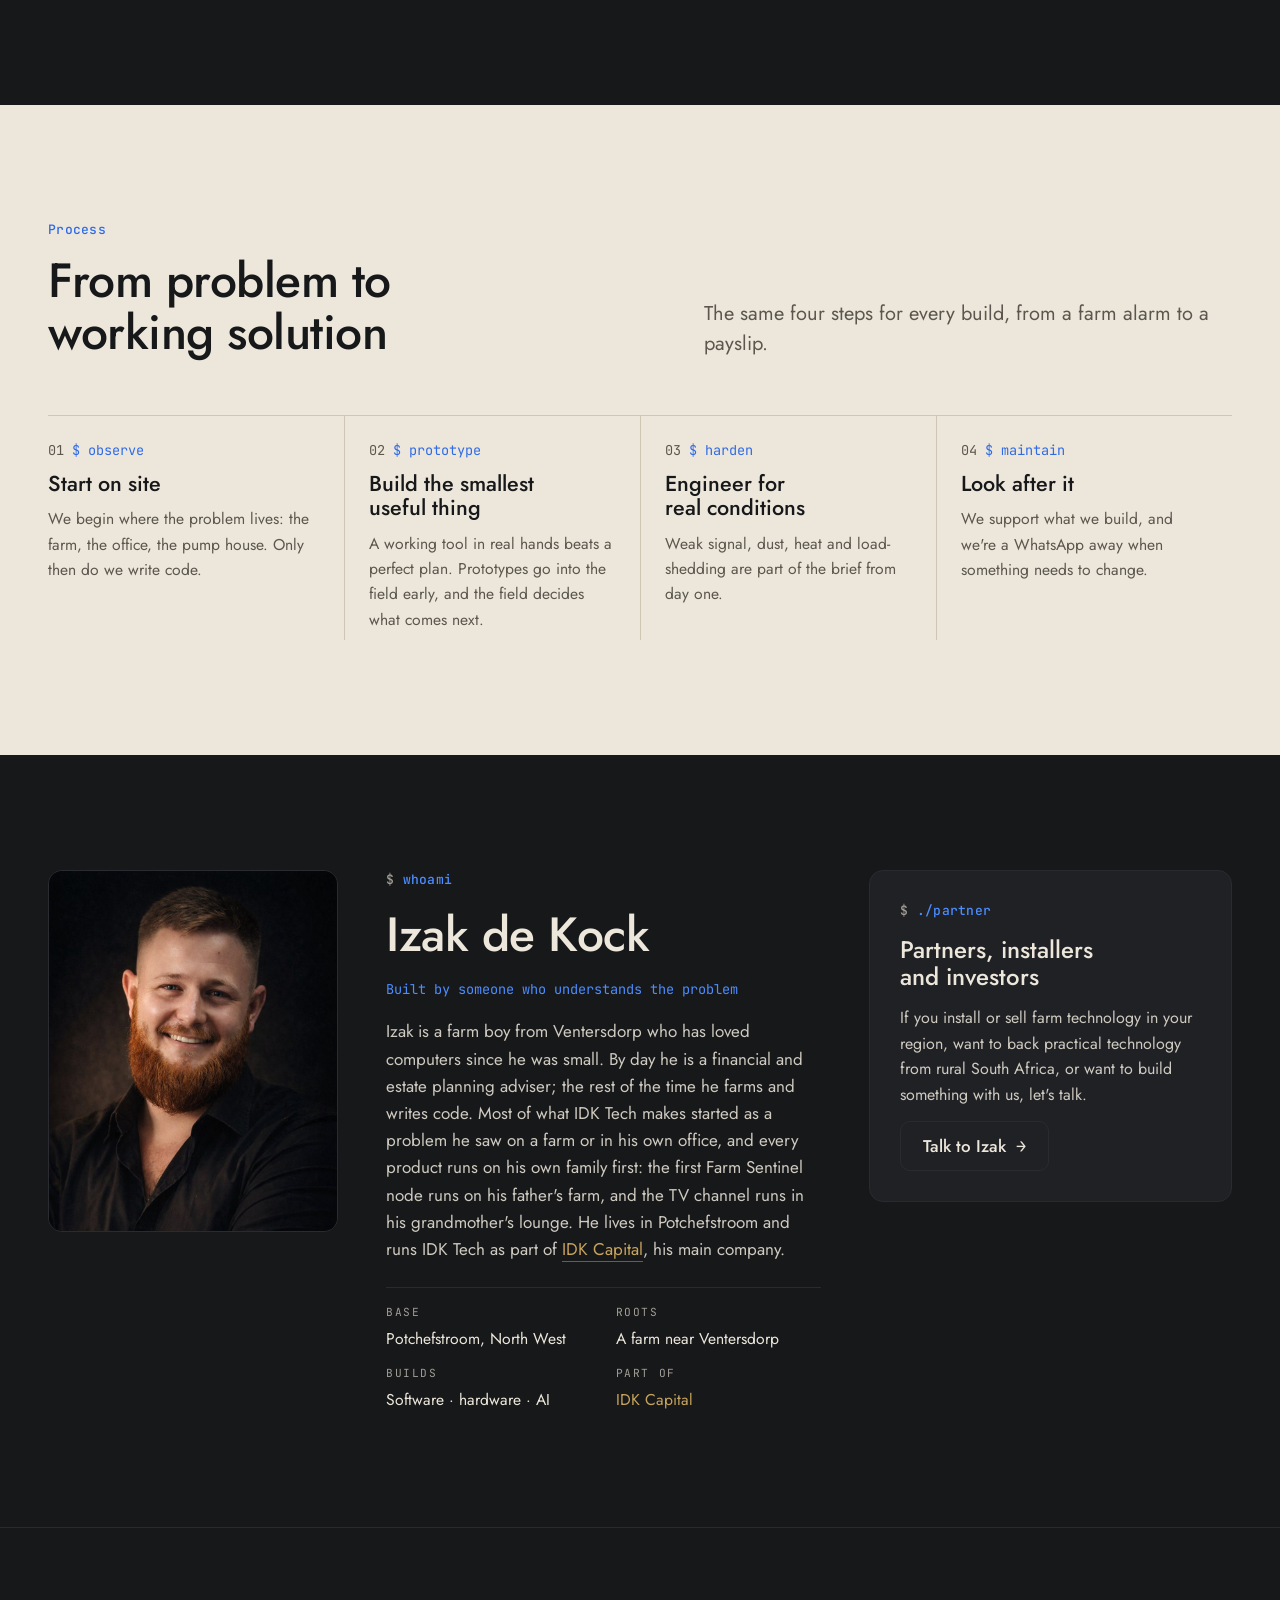
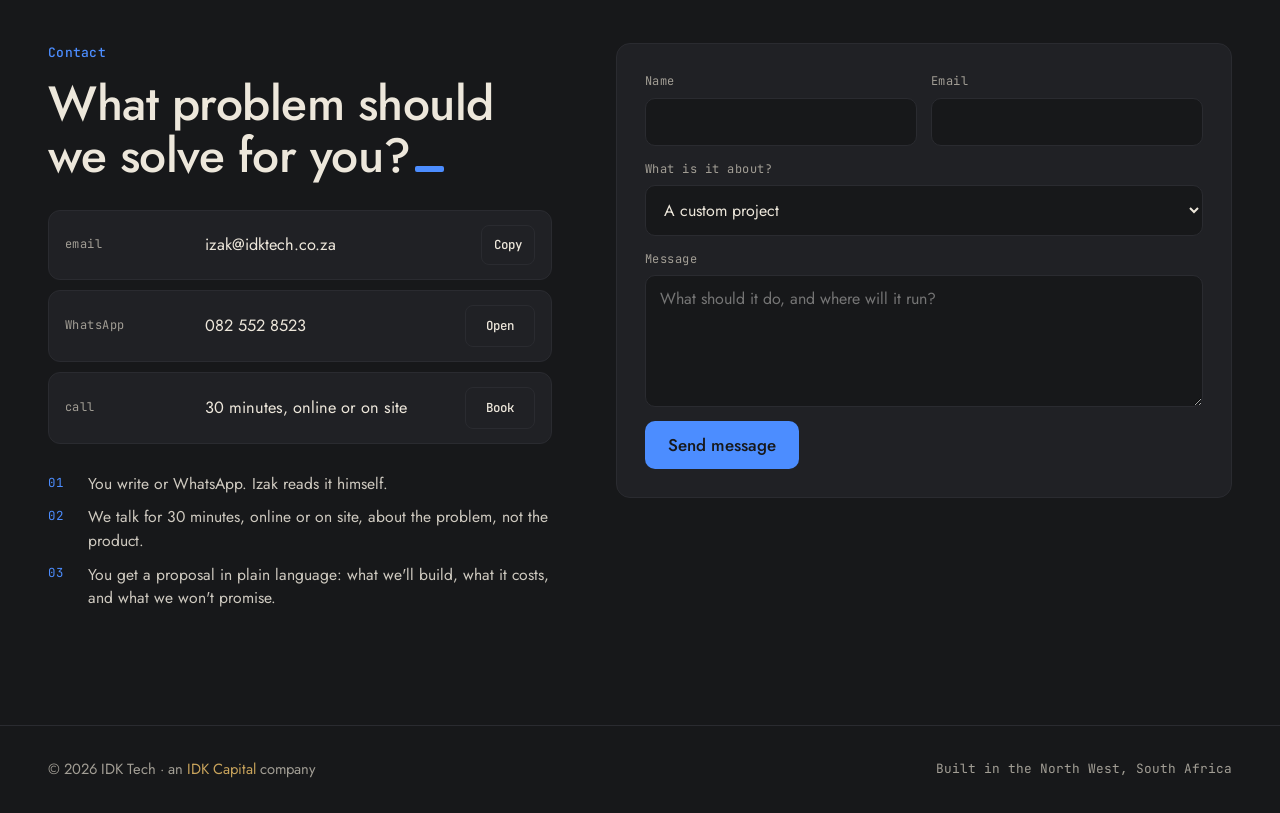
==== commit 47b693ac: "Solar: real Farm Sentinel energy and generator screens, and how the automations work together throug" ====
--- a/index.html
+++ b/index.html
@@ -254,7 +254,7 @@
           <p class="card-tagline"><span class="en">Your farm. One connected view.</span><span class="af">Een plaas. Een oorsig. Slimmer beheer.</span></p>
           <p class="desc en">Stop juggling a different app for every part of the farm. FarmOps puts power, water, grow rooms and stock on one screen, and lets you automate the rest. Type “start the pump when the battery is above 80%” and it sets it up for you to approve.</p>
           <p class="desc af">Hou op om 'n ander app vir elke deel van die plaas te jongleer. FarmOps sit krag, water, kweekkamers en voorraad op een skerm, en laat jou die res outomatiseer. Tik “skakel die pomp aan as die battery bo 80% is” en dit stel dit op vir jou om goed te keur.</p>
-          <ul class="feat"><li><span class="en">Solar, battery and grid live, with every outage counted and costed.</span><span class="af">Son, battery en netwerk lewendig, met elke kragonderbreking getel en gekos.</span></li><li><span class="en">Electricity cost per day and per tariff window.</span><span class="af">Kragkoste per dag en per tariefvenster.</span></li><li><span class="en">Irrigation: a rain book and weekly water budget per field.</span><span class="af">Besproeiing: 'n reënboek en weeklikse waterbegroting per land.</span></li><li><span class="en">Grow rooms: climate control, watering by the litre, feed mixing.</span><span class="af">Kweekkamers: klimaatbeheer, water by die liter, voeding gemeng.</span></li><li><span class="en">Stock of feed, fertiliser, seed and chemicals, and where it went.</span><span class="af">Voorraad voer, kunsmis, saad en chemikalieë, en waarheen dit gegaan het.</span></li><li><span class="en">Works with LuxPower and Solar Assistant; generator control on the way.</span><span class="af">Werk met LuxPower en Solar Assistant; kragopwekker-beheer op pad.</span></li></ul>
+          <ul class="feat"><li><span class="en">Solar, battery and grid live, with every outage counted and costed.</span><span class="af">Son, battery en netwerk lewendig, met elke kragonderbreking getel en gekos.</span></li><li><span class="en">Electricity cost per day and per tariff window.</span><span class="af">Kragkoste per dag en per tariefvenster.</span></li><li><span class="en">Irrigation: a rain book and weekly water budget per field.</span><span class="af">Besproeiing: 'n reënboek en weeklikse waterbegroting per land.</span></li><li><span class="en">Grow rooms: climate control, watering by the litre, feed mixing.</span><span class="af">Kweekkamers: klimaatbeheer, water by die liter, voeding gemeng.</span></li><li><span class="en">Stock of feed, fertiliser, seed and chemicals, and where it went.</span><span class="af">Voorraad voer, kunsmis, saad en chemikalieë, en waarheen dit gegaan het.</span></li><li><span class="en">Starts and stops your generator when the battery needs it.</span><span class="af">Begin en stop jou kragopwekker wanneer die battery dit nodig het.</span></li></ul>
           <a class="btn btn-fam" href="#contact" data-topic="ops"><span class="en">Ask for a quote</span><span class="af">Vra 'n kwotasie</span> <span class="arrow" aria-hidden="true">→</span></a>
         </article>
         <article class="card fam-card" aria-labelledby="p-books">
@@ -376,45 +376,59 @@
         </div>
         <a class="btn btn-primary" href="#contact" data-topic="ops"><span class="en">Talk to us about solar</span><span class="af">Praat met ons oor sonkrag</span> <span class="arrow" aria-hidden="true">→</span></a>
       </div>
-      <div class="solar-screens reveal" aria-label="Example screens" role="img">
-        <div class="sphone">
-          <div class="ph-top"><span><span class="en">Power</span><span class="af">Krag</span></span><span class="ph-ex"><span class="en">example</span><span class="af">voorbeeld</span></span></div>
-          <svg class="flow" viewBox="0 0 220 200" aria-hidden="true">
-            <path class="fl-line" d="M110 44 V86"/><path class="fl-line" d="M110 114 V156"/><path class="fl-line" d="M44 100 H96"/><path class="fl-line dim" d="M124 100 H176"/>
-            <path class="fl-dot" d="M110 44 V86"/><path class="fl-dot" d="M110 114 V156"/><path class="fl-dot" d="M44 100 H96"/>
-            <circle cx="110" cy="100" r="15" class="fl-hub"/><text x="110" y="104" class="fl-hubt">INV</text>
-            <g><circle cx="110" cy="26" r="20" class="fl-n sun"/><text x="110" y="24" class="fl-v">3.4</text><text x="110" y="34" class="fl-u">kW</text></g>
-            <g><circle cx="26" cy="100" r="20" class="fl-n bat"/><text x="26" y="98" class="fl-v">84%</text><text x="26" y="108" class="fl-u">+1.8 kW</text></g>
-            <g><circle cx="110" cy="174" r="20" class="fl-n house"/><text x="110" y="172" class="fl-v">1.6</text><text x="110" y="182" class="fl-u">kW</text></g>
-            <g><circle cx="194" cy="100" r="20" class="fl-n grid"/><text x="194" y="98" class="fl-v">0.0</text><text x="194" y="108" class="fl-u">kW</text></g>
-          </svg>
-          <div class="fl-leg"><span><i class="sun"></i><span class="en">Solar</span><span class="af">Son</span></span><span><i class="bat"></i><span class="en">Battery</span><span class="af">Battery</span></span><span><i class="house"></i><span class="en">House</span><span class="af">Huis</span></span><span><i class="grid"></i><span class="en">Grid</span><span class="af">Netwerk</span></span></div>
-          <div class="ph-row"><span><span class="en">TODAY</span><span class="af">VANDAG</span></span><span><span class="en">21.4 kWh from the sun · R0 from the grid</span><span class="af">21,4 kWh van die son · R0 van die netwerk</span></span></div>
-        </div>
-        <div class="sphone">
-          <div class="ph-top"><span><span class="en">Grid &amp; generator</span><span class="af">Netwerk &amp; opwekker</span></span><span class="ph-ex"><span class="en">example</span><span class="af">voorbeeld</span></span></div>
-          <div class="ph-alert">
-            <b><span class="en">Grid down · solar and battery carrying the house</span><span class="af">Netwerk af · son en battery dra die huis</span></b>
-            <span><span class="en">since 14:02 · battery 84% and charging</span><span class="af">sedert 14:02 · battery 84% en laai</span></span>
-          </div>
-          <div class="outage">
-            <div class="outage-k"><span class="en">This week</span><span class="af">Dié week</span></div>
-            <div class="outage-v"><b>10</b><span><span class="en">outages</span><span class="af">onderbrekings</span></span><b>17 h 17</b><span><span class="en">without grid</span><span class="af">sonder netwerk</span></span></div>
-            <div class="bars" aria-hidden="true"><i style="height:40%"></i><i style="height:75%"></i><i style="height:20%"></i><i style="height:90%"></i><i style="height:55%"></i><i style="height:30%"></i><i style="height:65%"></i></div>
-            <div class="bars-l"><span>M</span><span>D</span><span>W</span><span>D</span><span>V</span><span>S</span><span>S</span></div>
-          </div>
-          <div class="gen">
-            <div class="gen-k"><span><span class="en">Generator</span><span class="af">Kragopwekker</span></span><span class="gen-s"><span class="en">ready</span><span class="af">gereed</span></span></div>
-            <div class="gen-b"><span class="on">Auto</span><span>Start</span><span>Stop</span></div>
-            <div class="gen-m"><span class="en">Starts by itself if the battery drops below 30%</span><span class="af">Begin vanself as die battery onder 30% val</span></div>
-          </div>
-        </div>
-      </div>
+      <div class="solar-shot reveal">
+          <figure class="browser">
+            <div class="br-bar" aria-hidden="true"><i></i><i></i><i></i><span>Farm Sentinel</span></div>
+            <div class="br-body"><a class="en" href="shots/solar-dash-en.jpg" target="_blank" rel="noopener"><img src="shots/solar-dash-en.jpg" alt="The Farm Sentinel energy dashboard: solar, battery, house and grid live" width="1400" height="875" loading="lazy"></a><a class="af" href="shots/solar-dash-af.jpg" target="_blank" rel="noopener"><img src="shots/solar-dash-af.jpg" alt="Die Farm Sentinel-energiepaneelbord: son, battery, huis en netwerk lewendig" width="1400" height="875" loading="lazy"></a></div>
+          </figure>
+          <p class="shot-note"><span class="en">The real Farm Sentinel screen, shown with sample data.</span><span class="af">Die regte Farm Sentinel-skerm, met voorbeelddata.</span></p>
+        </div>
+      </div>
+
+    <div class="sday">
+      <div class="sday-copy reveal">
+        <p class="eyebrow"><span class="en">How the automations work together</span><span class="af">Hoe die outomatisering saamwerk</span></p>
+        <h3><span class="en">One day on the farm. Nobody touched a switch.</span><span class="af">Een dag op die plaas. Niemand het aan 'n skakelaar geraak nie.</span></h3>
+        <ol class="tl">
+          <li><b>06:30</b><div><strong><span class="en">The sun comes up.</span><span class="af">Die son kom op.</span></strong><span><span class="en">The battery carried the house through the night. Now the panels take over and start charging it again.</span><span class="af">Die battery het die huis deur die nag gedra. Nou neem die panele oor en begin dit weer laai.</span></span></div></li>
+          <li><b>10:15</b><div><strong><span class="en">There's power to spare, so the geyser goes on.</span><span class="af">Daar's krag oor, so die geiser gaan aan.</span></strong><span><span class="en">Hot water is the biggest load in most houses. It only runs on surplus sun, never on the battery or the grid.</span><span class="af">Warm water is die grootste las in die meeste huise. Dit loop net op oorskot-son, nooit op die battery of die netwerk nie.</span></span></div></li>
+          <li><b>11:00</b><div><strong><span class="en">A cloud comes over. The geyser waits.</span><span class="af">'n Wolk kom oor. Die geiser wag.</span></strong><span><span class="en">Solar drops below 2 kW, so the geyser switches off by itself and the battery keeps charging instead of paying for hot water.</span><span class="af">Die son val onder 2 kW, so die geiser skakel vanself af en die battery hou aan laai in plaas daarvan om vir warm water te betaal.</span></span></div></li>
+          <li><b>12:00</b><div><strong><span class="en">Sun's back. Geyser on, then the borehole pump.</span><span class="af">Son is terug. Geiser aan, dan die boorgatpomp.</span></strong><span><span class="en">Each load gets its turn while there's sun to spare, so the tank fills on free power.</span><span class="af">Elke las kry sy beurt solank daar son oor is, so die tenk word op gratis krag vol gepomp.</span></span></div></li>
+          <li><b><span class="en">Cloudy</span><span class="af">Bewolk</span></b><div><strong><span class="en">A grey day looks after itself.</span><span class="af">'n Grys dag sorg vir homself.</span></strong><span><span class="en">The rules simply fire less, so the battery is protected. If the grid is down and the battery drops below 30%, the generator starts, and it stops again at 80%.</span><span class="af">Die reëls vuur net minder, so die battery word beskerm. As die netwerk af is en die battery onder 30% val, begin die kragopwekker, en by 80% stop hy weer.</span></span></div></li>
+          <li><b><span class="en">Always</span><span class="af">Altyd</span></b><div><strong><span class="en">You know what's happening.</span><span class="af">Jy weet wat aangaan.</span></strong><span><span class="en">Grid down, grid back, battery low, generator running: it's on your phone the moment it happens.</span><span class="af">Netwerk af, netwerk terug, battery laag, kragopwekker loop: dis op jou foon die oomblik wat dit gebeur.</span></span></div></li>
+        </ol>
+        <p class="sday-foot"><span class="en">Every rule is yours to change. Type it in plain words, like “start the pump when the battery is above 80%”, and Farm Sentinel sets it up for you to approve.</span><span class="af">Elke reël is joune om te verander. Tik dit in gewone woorde, soos “skakel die pomp aan as die battery bo 80% is”, en Farm Sentinel stel dit op vir jou om goed te keur.</span></p>
+      </div>
+      <div class="sday-shot reveal">
+        <figure class="browser">
+            <div class="br-bar" aria-hidden="true"><i></i><i></i><i></i><span>Farm Sentinel</span></div>
+            <div class="br-body"><a class="en" href="shots/solar-charts6-en.jpg" target="_blank" rel="noopener"><img src="shots/solar-charts6-en.jpg" alt="Six hours of power: the geyser runs on surplus and pauses when a cloud passes" width="1400" height="875" loading="lazy"></a><a class="af" href="shots/solar-charts6-af.jpg" target="_blank" rel="noopener"><img src="shots/solar-charts6-af.jpg" alt="Ses uur se krag: die geiser loop op oorskot en wag as wolke oorkom" width="1400" height="875" loading="lazy"></a></div>
+          </figure>
+        <p class="shot-cap"><span class="en"><b>10:15</b> the load (red) jumps as the geyser goes on. <b>11:00</b> a cloud cuts the solar (yellow); the geyser waits and the battery (green) keeps charging. <b>12:00</b> sun's back, geyser on again.</span><span class="af"><b>10:15</b> spring die las (rooi) wanneer die geiser aangaan. <b>11:00</b> sny 'n wolk die son (geel); die geiser wag en die battery (groen) hou aan laai. <b>12:00</b> is die son terug, geiser weer aan.</span></p>
+      </div>
+    </div>
+
+    <div class="sgallery">
+      <figure class="reveal">
+        <figure class="browser">
+            <div class="br-bar" aria-hidden="true"><i></i><i></i><i></i><span>Farm Sentinel</span></div>
+            <div class="br-body"><a class="en" href="shots/solar-totals-en.jpg" target="_blank" rel="noopener"><img src="shots/solar-totals-en.jpg" alt="A week of solar totals and 100% self-sufficiency" width="1400" height="875" loading="lazy"></a><a class="af" href="shots/solar-totals-af.jpg" target="_blank" rel="noopener"><img src="shots/solar-totals-af.jpg" alt="Een week se sontotale en 100% selfvoorsiening" width="1400" height="875" loading="lazy"></a></div>
+          </figure>
+        <figcaption><b><span class="en">A week on the sun</span><span class="af">'n Week op die son</span></b><span><span class="en">100% self-sufficient, nothing bought from the grid. On the cloudy day the rules ran less and the battery was spared.</span><span class="af">100% selfvoorsienend, niks van die netwerk gekoop nie. Op die bewolkte dag het die reëls minder geloop en die battery is gespaar.</span></span></figcaption>
+      </figure>
+      <figure class="reveal">
+        <figure class="browser">
+            <div class="br-bar" aria-hidden="true"><i></i><i></i><i></i><span>Farm Sentinel</span></div>
+            <div class="br-body"><a class="en" href="shots/solar-generator-en.jpg" target="_blank" rel="noopener"><img src="shots/solar-generator-en.jpg" alt="The generator screen: auto, start, stop, changeover and service" width="1400" height="875" loading="lazy"></a><a class="af" href="shots/solar-generator-af.jpg" target="_blank" rel="noopener"><img src="shots/solar-generator-af.jpg" alt="Die kragopwekker-skerm: outo, begin, stop, oorskakeling en diens" width="1400" height="875" loading="lazy"></a></div>
+          </figure>
+        <figcaption><b><span class="en">Your generator, on the same screen</span><span class="af">Jou kragopwekker, op dieselfde skerm</span></b><span><span class="en">Auto, Start and Stop, the changeover, fuel, engine hours and the next service, all live.</span><span class="af">Outo, Begin en Stop, die oorskakeling, brandstof, enjinure en die volgende diens, alles lewendig.</span></span></figcaption>
+      </figure>
     </div>
   </div>
 </section>
 
 <!-- ================= WORK ================= -->
+
 <section class="band" id="work" aria-labelledby="work-title">
   <div class="wrap">
     <div class="band-head">
--- a/style.css
+++ b/style.css
@@ -719,3 +719,38 @@
 .gen-m { font-size: 0.66rem; color: var(--bone-m); line-height: 1.4; }
 @media (max-width: 560px) { .solar-screens { gap: 8px; } .sphone { border-radius: 20px; padding: 10px 8px 12px; } }
 @media (prefers-reduced-motion: reduce) { .fl-dot { animation: none; } }
+
+/* ---------- solar: real screenshots in a browser frame ---------- */
+.solar-shot { min-width: 0; display: flex; flex-direction: column; gap: 10px; }
+.browser { margin: 0; border-radius: 14px; overflow: hidden; border: 1px solid var(--ink-3); background: #0B1512; box-shadow: 0 40px 80px -30px rgba(0,0,0,.8); }
+.br-bar { display: flex; align-items: center; gap: 6px; padding: 9px 12px; background: #141A18; border-bottom: 1px solid var(--ink-3); }
+.br-bar i { width: 9px; height: 9px; border-radius: 50%; background: #2E3532; }
+.br-bar i:first-child { background: #8C3B33; } .br-bar i:nth-child(2) { background: #8A6B2A; } .br-bar i:nth-child(3) { background: #3D6B47; }
+.br-bar span { margin-left: 8px; font: 500 0.68rem/1 var(--font-mono); color: var(--muted); letter-spacing: .04em; }
+.br-body { line-height: 0; }
+.br-body img { display: block; width: 100%; height: auto; }
+.br-body a { display: block; cursor: zoom-in; }
+.shot-note { font: 500 0.7rem/1.4 var(--font-mono); color: var(--muted); }
+.sday { margin-top: clamp(48px, 6vw, 80px); display: grid; grid-template-columns: minmax(0, 0.9fr) minmax(0, 1.1fr); gap: clamp(28px, 4vw, 56px); align-items: start; }
+@media (max-width: 960px) { .sday { grid-template-columns: 1fr; } }
+.sday-copy { display: flex; flex-direction: column; gap: 16px; min-width: 0; }
+.sday-copy h3 { font-size: clamp(1.5rem, 2.6vw, 2.1rem); line-height: 1.15; max-width: 22ch; }
+.tl { list-style: none; margin: 4px 0 0; padding: 0; position: relative; }
+.tl::before { content: ""; position: absolute; left: 4.6em; top: 6px; bottom: 6px; width: 1px; background: linear-gradient(#EDB65F, #3D5C4C); }
+.tl li { display: grid; grid-template-columns: 4.6em minmax(0,1fr); gap: 18px; padding: 10px 0; position: relative; }
+.tl li::after { content: ""; position: absolute; left: calc(4.6em - 4px); top: 16px; width: 9px; height: 9px; border-radius: 50%; background: var(--ink); border: 2px solid #EDB65F; }
+.tl b { font: 500 0.78rem/1.6 var(--font-mono); color: #EDB65F; padding-top: 2px; }
+.tl div { display: flex; flex-direction: column; gap: 3px; padding-left: 4px; }
+.tl strong { font-weight: 500; color: var(--kalk); font-size: 1.02rem; }
+.tl div > span { color: #CFCAC0; font-size: 0.94rem; line-height: 1.5; }
+.sday-foot { color: var(--muted); font-size: 0.95rem; border-top: 1px solid var(--ink-3); padding-top: 14px; }
+.sday-shot { display: flex; flex-direction: column; gap: 12px; min-width: 0; position: sticky; top: 96px; }
+.shot-cap { color: #CFCAC0; font-size: 0.92rem; line-height: 1.55; }
+.shot-cap b { font-family: var(--font-mono); font-weight: 500; color: #EDB65F; }
+.sgallery { margin-top: clamp(32px, 4vw, 48px); display: grid; grid-template-columns: 1fr 1fr; gap: 18px; }
+@media (max-width: 860px) { .sgallery { grid-template-columns: 1fr; } .sday-shot { position: static; } }
+.sgallery figure { margin: 0; display: flex; flex-direction: column; gap: 12px; min-width: 0; }
+.sgallery figcaption { display: flex; flex-direction: column; gap: 4px; }
+.sgallery figcaption b { font-weight: 500; color: var(--kalk); }
+.sgallery figcaption > span { color: var(--muted); font-size: 0.93rem; line-height: 1.5; }
+@media (max-width: 560px) { .tl::before { left: 3.8em; } .tl li { grid-template-columns: 3.8em minmax(0,1fr); gap: 14px; } .tl li::after { left: calc(3.8em - 4px); } }
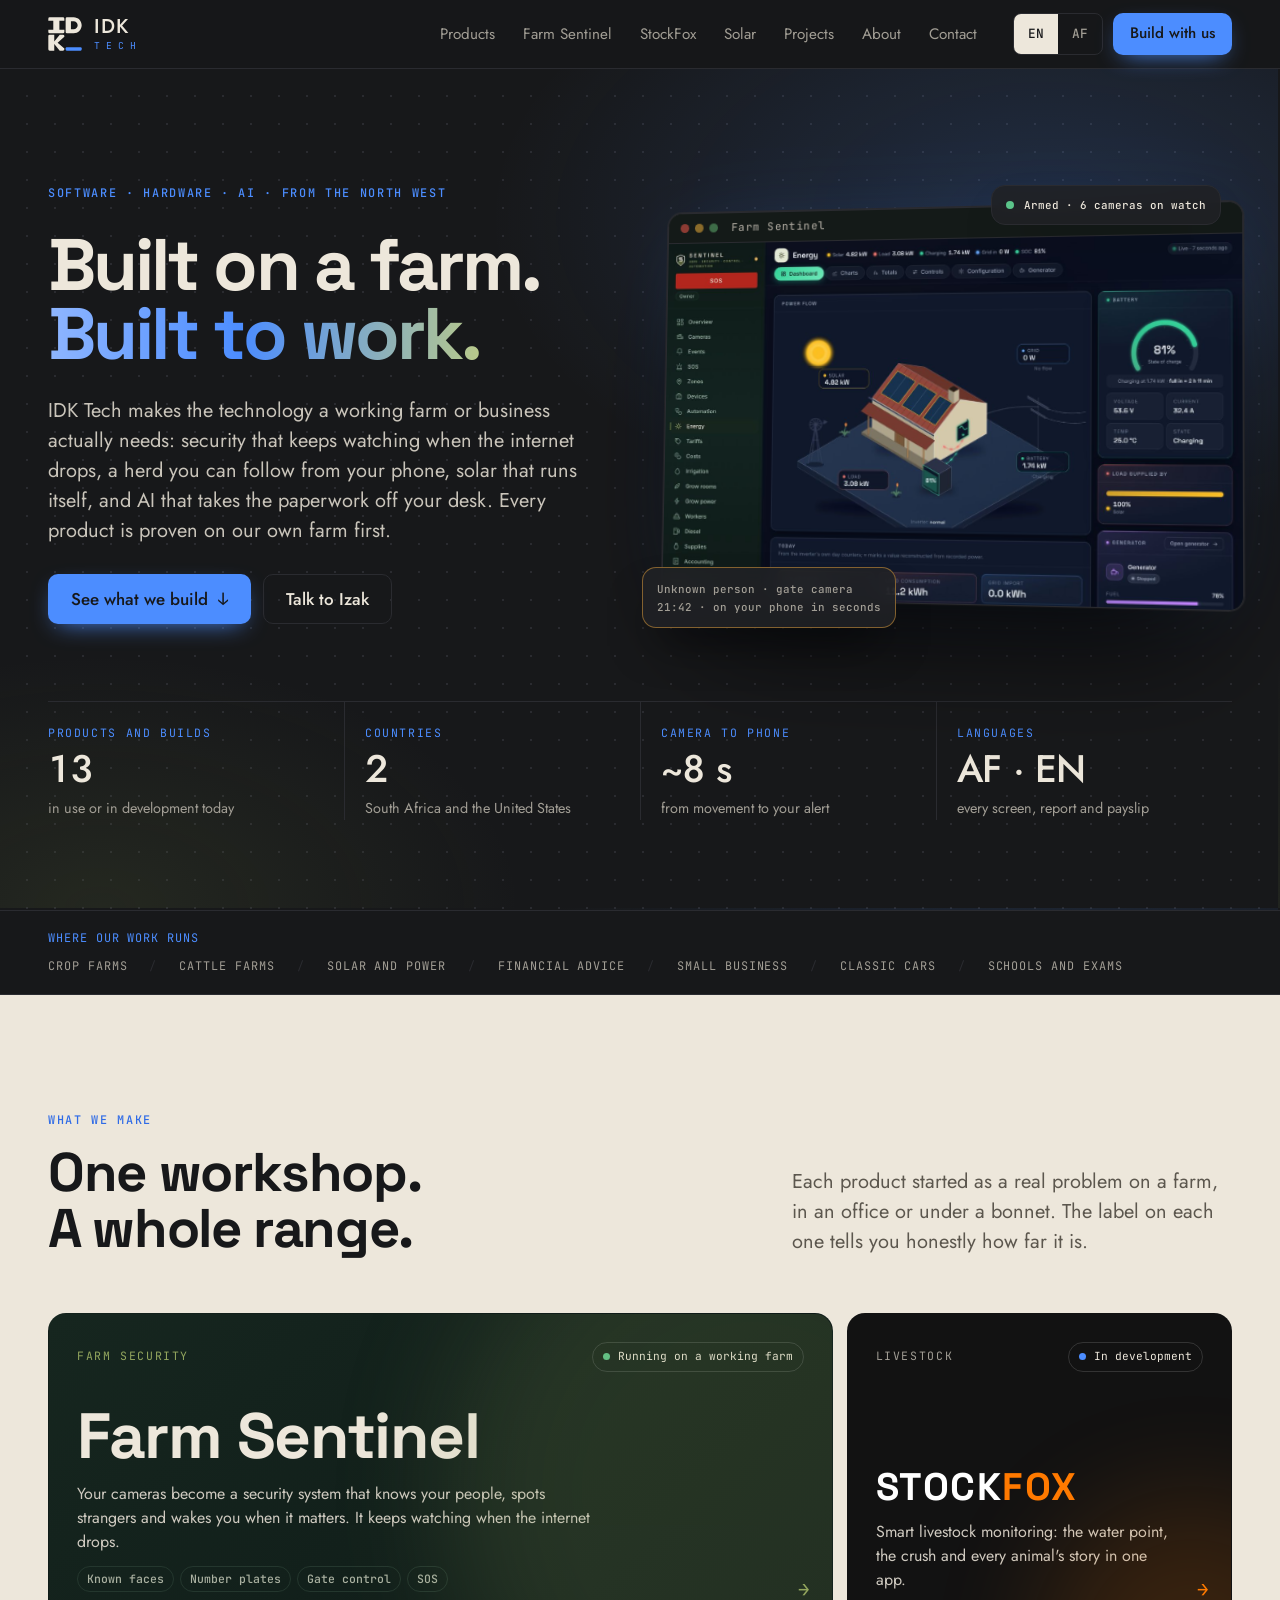
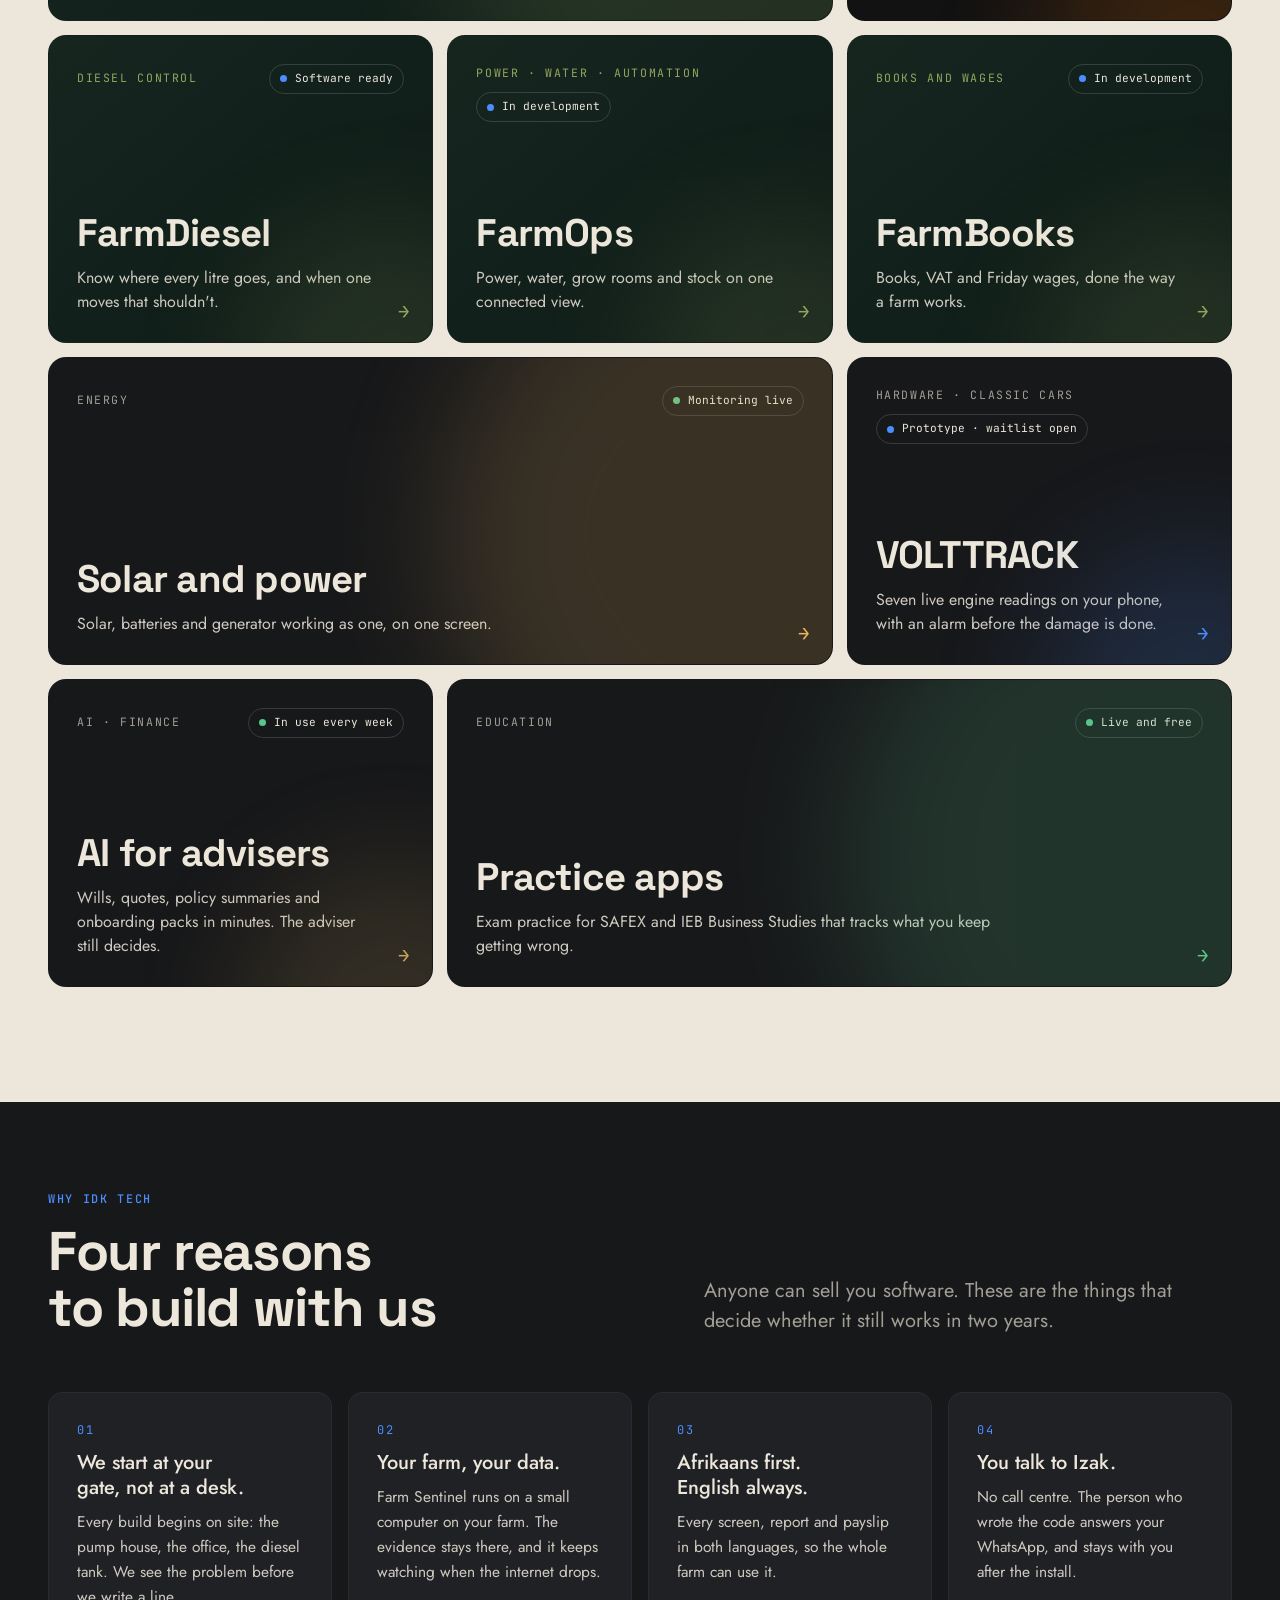
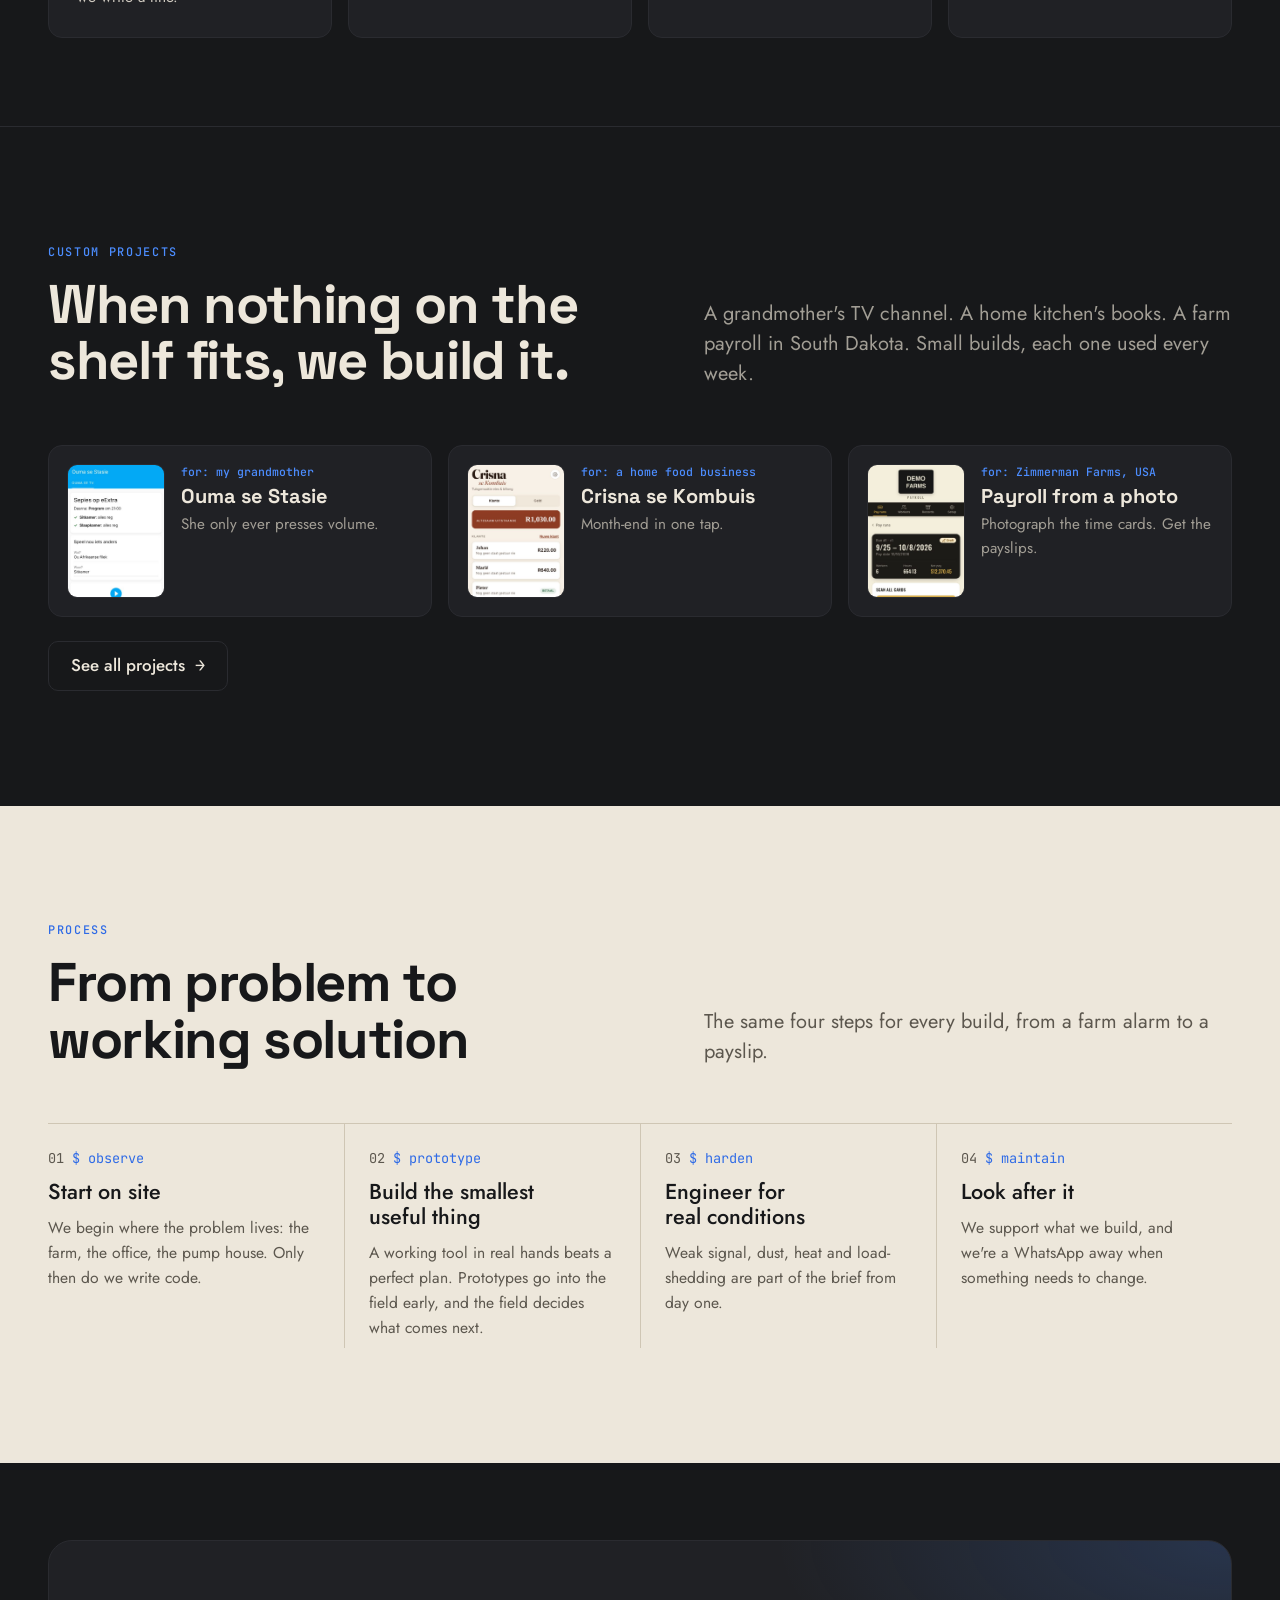
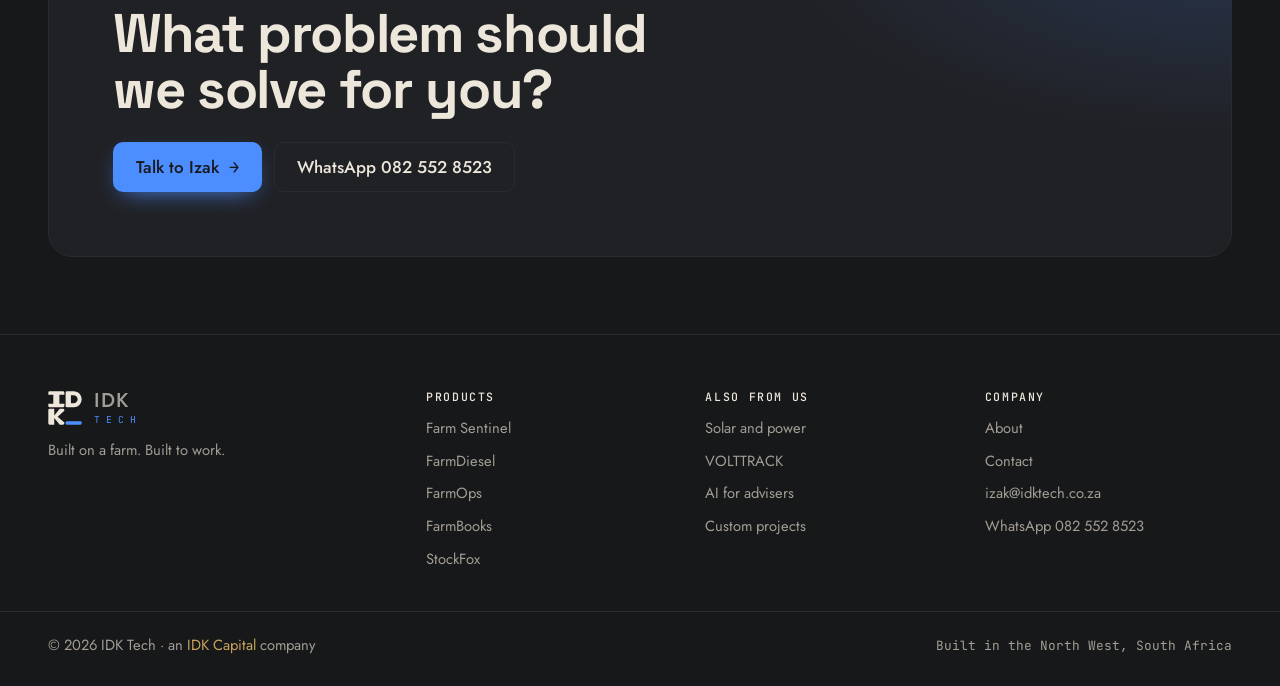
==== commit 99869a48: "Redesign: multi-page premium site Splits the one-page site into home, about, work, contact, 404 and " ====
--- a/index.html
+++ b/index.html
@@ -4,40 +4,42 @@
 <meta charset="utf-8">
 <meta name="viewport" content="width=device-width, initial-scale=1, viewport-fit=cover">
 <title>IDK Tech · Built on a farm. Built to work.</title>
-<meta name="description" content="IDK Tech builds software and hardware for South African farms, small businesses and classic cars: Farm Sentinel security, FarmDiesel, FarmOps, FarmBooks, VOLTTRACK and AI tools for financial advisers. Built on a farm near Ventersdorp.">
+<meta name="description" content="IDK Tech builds software, hardware and AI for South African farms and businesses: Farm Sentinel security, StockFox livestock monitoring, solar and power control, VOLTTRACK and AI tools for financial advisers.">
 <meta name="theme-color" content="#17181A">
-<link rel="icon" href="favicon.svg" type="image/svg+xml">
-<link rel="icon" href="favicon-32.png" sizes="32x32" type="image/png">
-<link rel="apple-touch-icon" href="apple-touch-icon.png">
+<link rel="icon" href="/favicon.svg" type="image/svg+xml">
+<link rel="icon" href="/favicon-32.png" sizes="32x32" type="image/png">
+<link rel="apple-touch-icon" href="/apple-touch-icon.png">
 <meta property="og:type" content="website">
 <meta property="og:title" content="IDK Tech · Built on a farm. Built to work.">
 <meta property="og:locale" content="en_ZA">
 <meta property="og:locale:alternate" content="af_ZA">
-<meta property="og:description" content="IDK Tech builds software and hardware for South African farms, small businesses and classic cars: Farm Sentinel security, FarmDiesel, FarmOps, FarmBooks, VOLTTRACK and AI tools for financial advisers. Built on a farm near Ventersdorp.">
+<meta property="og:description" content="IDK Tech builds software, hardware and AI for South African farms and businesses: Farm Sentinel security, StockFox livestock monitoring, solar and power control, VOLTTRACK and AI tools for financial advisers.">
 <meta property="og:url" content="https://idktech.co.za/">
 <meta property="og:image" content="https://idktech.co.za/og.png">
 <meta name="twitter:card" content="summary_large_image">
 <link rel="canonical" href="https://idktech.co.za/">
-<script type="application/ld+json">{"@context":"https://schema.org","@type":"Organization","name":"IDK Tech","url":"https://idktech.co.za/","logo":"https://idktech.co.za/apple-touch-icon.png","description":"IDK Tech builds software and hardware for South African farms, small businesses and classic cars: Farm Sentinel security, FarmDiesel, FarmOps, FarmBooks, VOLTTRACK and AI tools for financial advisers. Built on a farm near Ventersdorp.","email":"izak@idktech.co.za","telephone":"+27825528523","parentOrganization":{"@type":"Organization","name":"IDK Capital","url":"https://idkcapital.co.za/"},"founder":{"@type":"Person","name":"Izak de Kock"},"address":{"@type":"PostalAddress","addressLocality":"Potchefstroom","addressRegion":"North West","addressCountry":"ZA"},"knowsLanguage":["en","af"]}</script>
+<script type="application/ld+json">{"@context":"https://schema.org","@type":"Organization","name":"IDK Tech","url":"https://idktech.co.za/","logo":"https://idktech.co.za/apple-touch-icon.png","description":"IDK Tech builds software, hardware and AI for South African farms and businesses: Farm Sentinel security, StockFox livestock monitoring, solar and power control, VOLTTRACK and AI tools for financial advisers.","email":"izak@idktech.co.za","telephone":"+27825528523","address":{"@type":"PostalAddress","addressLocality":"Potchefstroom","addressRegion":"North West","addressCountry":"ZA"},"founder":{"@type":"Person","name":"Izak de Kock"}}</script>
 <link rel="preconnect" href="https://fonts.googleapis.com"><link rel="preconnect" href="https://fonts.gstatic.com" crossorigin><link rel="stylesheet" href="https://fonts.googleapis.com/css2?family=JetBrains+Mono:wght@400;500&family=Jost:wght@400;500&family=Space+Grotesk:wght@500;700&display=swap">
-<link rel="stylesheet" href="style.css">
+<link rel="stylesheet" href="/style.css">
 </head>
 <body>
+<a class="skip" href="#main"><span class="en">Skip to content</span><span class="af">Slaan oor na inhoud</span></a>
 <div id="site" data-lang="en">
 
 <header class="site-header">
   <div class="wrap">
-    <a class="brand" href="#top" aria-label="IDK Tech home">
+    <a class="brand" href="/" aria-label="IDK Tech home">
       <svg viewBox="-6 -6 636 636" aria-hidden="true"><path d="M350 0H474C556.8 0 624 67.2 624 150C624 232.8 556.8 300 474 300H350Q324 300 324 274V26Q324 0 350 0ZM26 324H111V450L213.8 324H274Q300 324 300 350V362.8L174 474L300 585.2V598Q300 624 274 624H213.8L111 498V624H26Q0 624 0 598V350Q0 324 26 324ZM26 0H274Q300 0 300 26V66H207V234H300V274Q300 300 274 300H26Q0 300 0 274V234H93V66H0V26Q0 0 26 0ZM423 75V225H474C515.4 225 549 191.4 549 150C549 108.6 515.4 75 474 75Z" fill="#EDE7DB" fill-rule="evenodd"/><path class="mark-cursor" d="M344 558H604Q624 558 624 578V604Q624 624 604 624H344Q324 624 324 604V578Q324 558 344 558Z" fill="#4C8DFF"/></svg>
       <span class="brand-word"><b>IDK</b><span>TECH</span></span>
     </a>
     <nav class="nav" id="nav" aria-label="Main">
-      <a href="#products"><span class="en">Products</span><span class="af">Produkte</span></a>
-      <a href="#solar"><span class="en">Solar</span><span class="af">Sonkrag</span></a>
-      <a href="#work"><span class="en">Case studies</span><span class="af">Gevallestudies</span></a>
-      <a href="#approach"><span class="en">Process</span><span class="af">Proses</span></a>
-      <a href="#about"><span class="en">About</span><span class="af">Oor ons</span></a>
-      <a href="#contact"><span class="en">Contact</span><span class="af">Kontak</span></a>
+      <a href="index.html#products"><span class="en">Products</span><span class="af">Produkte</span></a>
+      <a href="farm-sentinel.html"><span class="en">Farm Sentinel</span><span class="af">Farm Sentinel</span></a>
+      <a href="stockfox.html"><span class="en">StockFox</span><span class="af">StockFox</span></a>
+      <a href="solar.html"><span class="en">Solar</span><span class="af">Sonkrag</span></a>
+      <a href="work.html"><span class="en">Projects</span><span class="af">Projekte</span></a>
+      <a href="about.html"><span class="en">About</span><span class="af">Oor ons</span></a>
+      <a href="contact.html"><span class="en">Contact</span><span class="af">Kontak</span></a>
     </nav>
     <div class="header-tools">
       <div class="lang" role="group" aria-label="Language / Taal">
@@ -45,43 +47,130 @@
         <button type="button" id="lang-af" data-set-lang="af" aria-pressed="false">AF</button>
       </div>
       <button type="button" class="menu-btn" id="menu-btn" aria-expanded="false" aria-controls="nav"><span class="en">Menu</span><span class="af">Kieslys</span></button>
-      <a class="btn btn-primary header-cta" href="#contact"><span class="en">Build with us</span><span class="af">Kom bou saam</span></a>
+      <a class="btn btn-primary header-cta" href="contact.html"><span class="en">Build with us</span><span class="af">Kom bou saam</span></a>
     </div>
   </div>
 </header>
 
-<main id="top">
-
-<!-- ================= HERO ================= -->
-<section class="hero" aria-labelledby="hero-title">
+<main id="main">
+
+<section class="hero hero-home" aria-labelledby="hero-title">
   <div class="wrap">
     <div class="hero-copy">
-      <p class="eyebrow"><span class="prompt">idk@ventersdorp:~$</span> ./build --for real-world</p>
-      <h1 id="hero-title"><span class="en">Built on a farm.<br>Built to work.</span><span class="af">Op 'n plaas gebou.<br>Gebou om te werk.</span><span class="cursor" aria-hidden="true"></span></h1>
-      <p class="lede en">Farm security that keeps watching when the internet drops. Diesel accounted for to the litre. Books SARS accepts. Tools that take the paperwork off advisers. Practical software, hardware and AI for the way South African farms and businesses actually run, built by a farmer who writes code.</p>
-      <p class="lede af">Plaassekuriteit wat bly waak as die internet val. Diesel tot op die liter verantwoord. Boeke wat SARS aanvaar. Gereedskap wat die papierwerk van adviseurs afhaal. Praktiese sagteware, hardeware en KI vir hoe Suid-Afrikaanse plase en besighede regtig werk, gebou deur 'n boer wat kode skryf.</p>
+      <p class="eyebrow"><span class="en">Software · hardware · AI · from the North West</span><span class="af">Sagteware · hardeware · KI · uit Noordwes</span></p>
+      <h1 id="hero-title"><span class="en">Built on a farm.<br><em>Built to work.</em></span><span class="af">Op 'n plaas gebou.<br><em>Gebou om te werk.</em></span></h1>
+      <p class="lede en">IDK Tech makes the technology a working farm or business actually needs: security that keeps watching when the internet drops, a herd you can follow from your phone, solar that runs itself, and AI that takes the paperwork off your desk. Every product is proven on our own farm first.</p>
+      <p class="lede af">IDK Tech maak die tegnologie wat 'n werkende plaas of besigheid regtig nodig het: sekuriteit wat bly waak as die internet val, 'n kudde wat jy van jou foon af volg, sonkrag wat homself bestuur, en KI wat die papierwerk van jou lessenaar afhaal. Elke produk word eers op ons eie plaas bewys.</p>
       <div class="hero-actions">
-        <a class="btn btn-primary" href="#products"><span class="en">Explore the products</span><span class="af">Sien die produkte</span> <span class="arrow" aria-hidden="true">↓</span></a>
-        <a class="btn btn-ghost" href="#contact"><span class="en">Build something with us</span><span class="af">Kom bou saam</span></a>
-      </div>
-    </div>
-    <div class="hero-side">
-      <div class="hero-mark" aria-hidden="true">
-        <svg viewBox="-6 -6 636 636"><path d="M350 0H474C556.8 0 624 67.2 624 150C624 232.8 556.8 300 474 300H350Q324 300 324 274V26Q324 0 350 0ZM26 324H111V450L213.8 324H274Q300 324 300 350V362.8L174 474L300 585.2V598Q300 624 274 624H213.8L111 498V624H26Q0 624 0 598V350Q0 324 26 324ZM26 0H274Q300 0 300 26V66H207V234H300V274Q300 300 274 300H26Q0 300 0 274V234H93V66H0V26Q0 0 26 0ZM423 75V225H474C515.4 225 549 191.4 549 150C549 108.6 515.4 75 474 75Z" fill="#EDE7DB" fill-rule="evenodd"/><path class="mark-cursor" d="M344 558H604Q624 558 624 578V604Q624 624 604 624H344Q324 624 324 604V578Q324 558 344 558Z" fill="#4C8DFF"/></svg>
-      </div>
+        <a class="btn btn-primary" href="#products"><span class="en">See what we build</span><span class="af">Sien wat ons bou</span> <span class="arrow" aria-hidden="true">↓</span></a>
+        <a class="btn btn-ghost" href="contact.html"><span class="en">Talk to Izak</span><span class="af">Praat met Izak</span></a>
+      </div>
+    </div>
+    <div class="hero-stage" aria-hidden="true">
+      <figure class="browser hero-shot">
+        <div class="br-bar"><i></i><i></i><i></i><span>Farm Sentinel</span></div>
+        <div class="br-body"><img class="en" src="shots/solar-dash-en.jpg" alt="" width="1400" height="875"><img class="af" src="shots/solar-dash-af.jpg" alt="" width="1400" height="875"></div>
+      </figure>
+      <div class="float-chip fc-alert"><b><span class="en">Unknown person · gate camera</span><span class="af">Onbekende persoon · hekkamera</span></b><span>21:42 · <span class="en">on your phone in seconds</span><span class="af">binne sekondes op jou foon</span></span></div>
+      <div class="float-chip fc-ok"><i class="pulse"></i><span><span class="en">Armed · 6 cameras on watch</span><span class="af">Gewapen · 6 kameras op wag</span></span></div>
     </div>
   </div>
   <div class="wrap stats-wrap">
     <dl class="stats">
+      <div><dt><span class="en">products and builds</span><span class="af">produkte en bouwerk</span></dt><dd>13</dd><p><span class="en">in use or in development today</span><span class="af">vandag in gebruik of in ontwikkeling</span></p></div>
+      <div><dt><span class="en">countries</span><span class="af">lande</span></dt><dd>2</dd><p><span class="en">South Africa and the United States</span><span class="af">Suid-Afrika en die Verenigde State</span></p></div>
       <div><dt><span class="en">camera to phone</span><span class="af">kamera tot foon</span></dt><dd>~8 s</dd><p><span class="en">from movement to your alert</span><span class="af">van beweging tot jou waarskuwing</span></p></div>
-      <div><dt><span class="en">on watch</span><span class="af">op wag</span></dt><dd>24/7</dd><p><span class="en">even when the internet drops</span><span class="af">selfs as die internet val</span></p></div>
-      <div><dt><span class="en">one app</span><span class="af">een app</span></dt><dd>4 in 1</dd><p><span class="en">security, diesel, power and books</span><span class="af">sekuriteit, diesel, krag en boeke</span></p></div>
       <div><dt><span class="en">languages</span><span class="af">tale</span></dt><dd>AF · EN</dd><p><span class="en">every screen, report and payslip</span><span class="af">elke skerm, verslag en strokie</span></p></div>
     </dl>
   </div>
 </section>
 
-<!-- ================= PROMISE ================= -->
+<div class="sectors" aria-label="Sectors">
+  <div class="wrap"><span><span class="en">Where our work runs</span><span class="af">Waar ons werk loop</span></span>
+    <ul><li><span class="en">Crop farms</span><span class="af">Saaiplase</span></li><li><span class="en">Cattle farms</span><span class="af">Beesplase</span></li><li><span class="en">Solar and power</span><span class="af">Sonkrag en krag</span></li><li><span class="en">Financial advice</span><span class="af">Finansiële advies</span></li><li><span class="en">Small business</span><span class="af">Kleinsake</span></li><li><span class="en">Classic cars</span><span class="af">Klassieke motors</span></li><li><span class="en">Schools and exams</span><span class="af">Skole en eksamens</span></li></ul>
+  </div>
+</div>
+
+<section class="band on-kalk" id="products" aria-labelledby="products-title">
+  <div class="wrap">
+    <div class="band-head">
+      <div class="titles">
+        <p class="eyebrow"><span class="en">What we make</span><span class="af">Wat ons maak</span></p>
+        <h2 id="products-title"><span class="en">One workshop. A whole range.</span><span class="af">Een werkswinkel. 'n Hele reeks.</span></h2>
+      </div>
+      <div>
+        <p class="lede en">Each product started as a real problem on a farm, in an office or under a bonnet. The label on each one tells you honestly how far it is.</p>
+        <p class="lede af">Elke produk het begin as 'n regte probleem op 'n plaas, in 'n kantoor of onder 'n enjinkap. Die etiket op elkeen sê eerlik hoe ver dit is.</p>
+      </div>
+    </div>
+    <div class="bento">
+      <a class="tile-p tp-sentinel tp-wide reveal" href="farm-sentinel.html">
+        <span class="tp-top"><span class="tag"><span class="en">Farm security</span><span class="af">Plaassekuriteit</span></span><span class="status live"><span class="en">Running on a working farm</span><span class="af">Loop op 'n werkende plaas</span></span></span>
+        <span class="tp-name">Farm Sentinel</span>
+        <span class="tp-line"><span class="en">Your cameras become a security system that knows your people, spots strangers and wakes you when it matters. It keeps watching when the internet drops.</span><span class="af">Jou kameras word 'n sekuriteitstelsel wat jou mense ken, vreemdelinge raaksien en jou wakker maak wanneer dit saak maak. Dit bly waak as die internet val.</span></span>
+        <span class="tp-chips"><i><span class="en">Known faces</span><span class="af">Bekende gesigte</span></i><i><span class="en">Number plates</span><span class="af">Nommerplate</span></i><i><span class="en">Gate control</span><span class="af">Hekbeheer</span></i><i>SOS</i></span>
+        <span class="tp-go" aria-hidden="true">→</span>
+      </a>
+      <a class="tile-p tp-fox reveal" href="stockfox.html">
+        <span class="tp-top"><span class="tag"><span class="en">Livestock</span><span class="af">Vee</span></span><span class="status "><span class="en">In development</span><span class="af">In ontwikkeling</span></span></span>
+        <span class="tp-name"><span class="fox-word">STOCK<b>FOX</b></span></span>
+        <span class="tp-line"><span class="en">Smart livestock monitoring: the water point, the crush and every animal's story in one app.</span><span class="af">Slim veemonitering: die waterpunt, die drukgang en elke dier se storie in een app.</span></span>
+        
+        <span class="tp-go" aria-hidden="true">→</span>
+      </a>
+      <a class="tile-p tp-farm reveal" href="farm-sentinel.html#p-diesel">
+        <span class="tp-top"><span class="tag"><span class="en">Diesel control</span><span class="af">Dieselbeheer</span></span><span class="status "><span class="en">Software ready</span><span class="af">Sagteware gereed</span></span></span>
+        <span class="tp-name">FarmDiesel</span>
+        <span class="tp-line"><span class="en">Know where every litre goes, and when one moves that shouldn't.</span><span class="af">Weet waarheen elke liter gaan, en wanneer een beweeg wat nie moet nie.</span></span>
+        
+        <span class="tp-go" aria-hidden="true">→</span>
+      </a>
+      <a class="tile-p tp-farm reveal" href="farm-sentinel.html#p-ops">
+        <span class="tp-top"><span class="tag"><span class="en">Power · water · automation</span><span class="af">Krag · water · outomatisering</span></span><span class="status "><span class="en">In development</span><span class="af">In ontwikkeling</span></span></span>
+        <span class="tp-name">FarmOps</span>
+        <span class="tp-line"><span class="en">Power, water, grow rooms and stock on one connected view.</span><span class="af">Krag, water, groeikamers en voorraad op een gekoppelde skerm.</span></span>
+        
+        <span class="tp-go" aria-hidden="true">→</span>
+      </a>
+      <a class="tile-p tp-farm reveal" href="farm-sentinel.html#p-books">
+        <span class="tp-top"><span class="tag"><span class="en">Books and wages</span><span class="af">Boeke en lone</span></span><span class="status "><span class="en">In development</span><span class="af">In ontwikkeling</span></span></span>
+        <span class="tp-name">FarmBooks</span>
+        <span class="tp-line"><span class="en">Books, VAT and Friday wages, done the way a farm works.</span><span class="af">Boeke, BTW en Vrydag se lone, gedoen soos 'n plaas werk.</span></span>
+        
+        <span class="tp-go" aria-hidden="true">→</span>
+      </a>
+      <a class="tile-p tp-solar tp-span reveal" href="solar.html">
+        <span class="tp-top"><span class="tag"><span class="en">Energy</span><span class="af">Energie</span></span><span class="status live"><span class="en">Monitoring live</span><span class="af">Monitering lewendig</span></span></span>
+        <span class="tp-name"><span class="en">Solar and power</span><span class="af">Sonkrag en krag</span></span>
+        <span class="tp-line"><span class="en">Solar, batteries and generator working as one, on one screen.</span><span class="af">Sonkrag, batterye en kragopwekker wat as een werk, op een skerm.</span></span>
+        
+        <span class="tp-go" aria-hidden="true">→</span>
+      </a>
+      <a class="tile-p tp-volt reveal" href="volttrack.html">
+        <span class="tp-top"><span class="tag"><span class="en">Hardware · classic cars</span><span class="af">Hardeware · klassieke motors</span></span><span class="status "><span class="en">Prototype · waitlist open</span><span class="af">Prototipe · waglys oop</span></span></span>
+        <span class="tp-name">VOLTTRACK</span>
+        <span class="tp-line"><span class="en">Seven live engine readings on your phone, with an alarm before the damage is done.</span><span class="af">Sewe lewendige enjinlesings op jou foon, met 'n alarm voor die skade gedoen is.</span></span>
+        
+        <span class="tp-go" aria-hidden="true">→</span>
+      </a>
+      <a class="tile-p tp-ai reveal" href="ai-advisers.html">
+        <span class="tp-top"><span class="tag"><span class="en">AI · finance</span><span class="af">KI · finansies</span></span><span class="status live"><span class="en">In use every week</span><span class="af">Elke week in gebruik</span></span></span>
+        <span class="tp-name"><span class="en">AI for advisers</span><span class="af">KI vir adviseurs</span></span>
+        <span class="tp-line"><span class="en">Wills, quotes, policy summaries and onboarding packs in minutes. The adviser still decides.</span><span class="af">Testamente, kwotasies, polisopsommings en aanstellingspakke in minute. Die adviseur besluit steeds.</span></span>
+        
+        <span class="tp-go" aria-hidden="true">→</span>
+      </a>
+      <a class="tile-p tp-learn tp-span reveal" href="work.html#learn">
+        <span class="tp-top"><span class="tag"><span class="en">Education</span><span class="af">Onderwys</span></span><span class="status live"><span class="en">Live and free</span><span class="af">Lewendig en gratis</span></span></span>
+        <span class="tp-name"><span class="en">Practice apps</span><span class="af">Oefen-apps</span></span>
+        <span class="tp-line"><span class="en">Exam practice for SAFEX and IEB Business Studies that tracks what you keep getting wrong.</span><span class="af">Eksamenoefening vir SAFEX en IEB Besigheidstudies wat byhou wat jy aanhou verkeerd kry.</span></span>
+        
+        <span class="tp-go" aria-hidden="true">→</span>
+      </a>
+    </div>
+  </div>
+</section>
+
 <section class="band promise" id="promise" aria-labelledby="promise-title">
   <div class="wrap">
     <div class="band-head">
@@ -121,371 +210,25 @@
   </div>
 </section>
 
-<!-- ================= PRODUCTS ================= -->
-<section class="band on-kalk" id="products" aria-labelledby="products-title">
+<section class="band" id="work" aria-labelledby="work-title">
   <div class="wrap">
     <div class="band-head">
       <div class="titles">
-        <p class="eyebrow"><span class="prompt">$</span> ls ./products</p>
-        <h2 id="products-title"><span class="en">What we make</span><span class="af">Wat ons maak</span></h2>
-      </div>
-      <div>
-        <p class="lede en">Every product here solves a problem you already have on your farm, in your office or under your classic car.</p>
-        <p class="lede af">Elke produk hier los 'n probleem op wat jy reeds op jou plaas, in jou kantoor of onder jou klassieke kar het.</p>
-      </div>
-    </div>
-
-    <div class="family reveal">
-      <div class="fam-head">
-        <div class="fam-lockup">
-          <svg class="crest" viewBox="0 0 100 112" aria-hidden="true"><path d="M50 3 L91 17 V64 Q91 78 78 88 L50 109 L22 88 Q9 78 9 64 V17 Z" fill="none" stroke="currentColor" stroke-width="6" stroke-linejoin="round"/><path d="M67 24 H37 L30 32 V44 L37 51 H59 L62 54 L59 57 H33 V68 H63 L70 60 V48 L63 41 H41 L38 38 L41 35 H67 Z" fill="currentColor"/><path d="M17 74 Q38 64 50 66 Q68 69 83 62 Q83 70 76 78 Q60 84 50 82 Q36 79 21 82 Q18 78 17 74 Z" fill="#67783F"/><path d="M25 88 Q40 84 50 86 Q62 88 72 84 L64 92 Q54 96 46 94 Q37 92 30 93 Z" fill="#67783F"/><path d="M38 99 Q46 97 52 98 L57 97 L50 103 Z" fill="#67783F"/></svg>
-          <div><p class="fam-word">SENTINEL</p><p class="fam-strap">AGRI · SECURITY · CONTROL · AUTOMATION<span class="watch-dot" aria-hidden="true"></span></p></div>
-        </div>
-        <div class="fam-pitch">
-          <p class="fam-title"><span class="en">Big-farm technology at a small-farm price.</span><span class="af">Grootplaas-tegnologie teen 'n kleinplaas-prys.</span></p>
-          <p class="fam-sub"><span class="en">Systems that big operations pay a fortune for, made affordable for your farm. And they work very well. One app, one small computer on your farm, your existing cameras. Start with security; add diesel, power, water and books when you're ready.</span><span class="af">Stelsels waarvoor groot boerderye 'n fortuin betaal, bekostigbaar gemaak vir jou plaas. En hulle werk baie goed. Een app, een klein rekenaar op jou plaas, jou bestaande kameras. Begin met sekuriteit; voeg diesel, krag, water en boeke by wanneer jy gereed is.</span></p>
-        </div>
-      </div>
-
-      <article class="featured" aria-labelledby="p-sentinel">
-        <div class="featured-copy">
-          <div class="card-top">
-            <span class="tag fam-tag"><svg class="crest-sm" viewBox="0 0 100 112" aria-hidden="true"><path d="M50 3 L91 17 V64 Q91 78 78 88 L50 109 L22 88 Q9 78 9 64 V17 Z" fill="none" stroke="currentColor" stroke-width="6" stroke-linejoin="round"/><path d="M67 24 H37 L30 32 V44 L37 51 H59 L62 54 L59 57 H33 V68 H63 L70 60 V48 L63 41 H41 L38 38 L41 35 H67 Z" fill="currentColor"/><path d="M17 74 Q38 64 50 66 Q68 69 83 62 Q83 70 76 78 Q60 84 50 82 Q36 79 21 82 Q18 78 17 74 Z" fill="#67783F"/><path d="M25 88 Q40 84 50 86 Q62 88 72 84 L64 92 Q54 96 46 94 Q37 92 30 93 Z" fill="#67783F"/><path d="M38 99 Q46 97 52 98 L57 97 L50 103 Z" fill="#67783F"/></svg><span class="en">Security</span><span class="af">Sekuriteit</span></span>
-            <span class="status fam-status live"><span class="en">Running on a working farm since 15 Sep 2026</span><span class="af">Loop sedert 15 Sep 2026 op 'n werkende plaas</span></span>
-          </div>
-          <h3 id="p-sentinel" class="featured-name">Farm Sentinel</h3>
-          <p class="featured-tag"><span class="en">Security that thinks beyond the camera.</span><span class="af">Van kameras na intelligente plaasbeveiliging.</span></p>
-          <p class="en desc">Your cameras should do more than record what happened. Farm Sentinel turns them into a security system that knows your people, spots strangers and wakes you when it matters. It runs on a small computer on your farm, so it keeps watching when the internet drops and your footage never leaves the farm.</p>
-          <p class="af desc">Jou kameras moet meer doen as net opneem wat gebeur het. Farm Sentinel maak hulle 'n sekuriteitstelsel wat jou mense ken, vreemdelinge raaksien en jou wakker maak wanneer dit saak maak. Dit loop op 'n klein rekenaar op jou plaas, so dit hou aan waak as die internet val en jou beeldmateriaal verlaat nooit die plaas nie.</p>
-          <ul class="feat"><li><span class="en">Known people pass quietly; a stranger after dark raises the alarm.</span><span class="af">Bekende mense gaan stil verby; 'n vreemdeling ná donker lui die alarm.</span></li><li><span class="en">One tap arms every camera on the farm.</span><span class="af">Een tik sit elke kamera op die plaas op wag.</span></li><li><span class="en">The gate asks you first: a photo, a biometric check, one tap.</span><span class="af">Die hek vra jou eers: 'n foto, 'n biometriese kontrole, een tik.</span></li><li><span class="en">SOS rings every minute until answered, on neighbours' phones too.</span><span class="af">SOS lui elke minuut tot iemand antwoord, ook op bure se fone.</span></li><li><span class="en">Morning and evening report: a quiet night, or what happened.</span><span class="af">Oggend- en aandverslag: 'n stil nag, of wat gebeur het.</span></li><li><span class="en">One document with everything for SAPS or the insurer.</span><span class="af">Een dokument met alles vir die SAPD of die versekeraar.</span></li></ul>
-          <a class="btn btn-fam" href="#contact" data-topic="sentinel"><span class="en">Ask for a quote</span><span class="af">Vra 'n kwotasie</span> <span class="arrow" aria-hidden="true">→</span></a>
-        </div>
-        <div class="featured-screen" aria-label="Example screen" role="img">
-          <div class="phone">
-            <div class="ph-top"><span>Farm Sentinel</span><span class="ph-ex"><span class="en">example</span><span class="af">voorbeeld</span></span></div>
-            <div class="ph-live">
-              <div class="ph-live-k"><span class="pulse" aria-hidden="true"></span><span class="en">Armed · 6 cameras on watch</span><span class="af">Op wag · 6 kameras waak</span></div>
-              <div class="ph-cams" aria-hidden="true"><span></span><span></span><span></span><span></span><span></span><span></span></div>
-              <div class="ph-live-meta"><span class="en">Offline-ready · evidence stays on the farm</span><span class="af">Werk sonder internet · bewyse bly op die plaas</span></div>
-            </div>
-            <div class="ph-alert">
-              <b><span class="en">Unknown person · gate camera</span><span class="af">Onbekende persoon · hekkamera</span></b>
-              <span><span class="en">21:42 · HIGH · on your phone in seconds</span><span class="af">21:42 · HOOG · binne sekondes op jou foon</span></span>
-            </div>
-            <div class="ph-actions" aria-hidden="true"><span><span class="en">Live</span><span class="af">Lewendig</span></span><span><span class="en">Open gate</span><span class="af">Maak hek oop</span></span><span class="sos">SOS</span></div>
-            <div class="ph-row"><span><span class="en">REPORT</span><span class="af">VERSLAG</span></span><span><span class="en">06:00 · a quiet night, nothing to see</span><span class="af">06:00 · 'n stil nag, niks om te sien nie</span></span></div>
-          </div>
-        </div>
-        <div class="featured-spec"><ul class="spec"><li><span><span class="en">detects</span><span class="af">herken</span></span><span><span class="en">people · vehicles · animals · known faces</span><span class="af">mense · voertuie · diere · bekende gesigte</span></span></li><li><span><span class="en">runs</span><span class="af">loop</span></span><span><span class="en">on a small computer on the farm · keeps working offline</span><span class="af">op 'n klein rekenaar op die plaas · werk aan sonder internet</span></span></li><li><span><span class="en">phone app</span><span class="af">foon-app</span></span><span><span class="en">alerts · live view · gate · arming · SOS · reports</span><span class="af">waarskuwings · lewendige beeld · hek · op wag · SOS · verslae</span></span></li><li><span><span class="en">cameras</span><span class="af">kameras</span></span><span><span class="en">works with most IP cameras you already have</span><span class="af">werk met die meeste IP-kameras wat jy reeds het</span></span></li></ul></div>
-      </article>
-
-
-      <section class="gate-show reveal" aria-labelledby="gate-title">
-        <div class="gs-head">
-          <p class="eyebrow"><span class="en">How the gate works</span><span class="af">Hoe die hek werk</span></p>
-          <h3 id="gate-title"><span class="en">Your people drive straight in. Everyone else needs your yes.</span><span class="af">Jou mense ry reguit in. Almal anders het jou ja nodig.</span></h3>
-        </div>
-        <div class="gs-grid">
-          <figure class="gs-card">
-            <div class="gs-stage"><svg class="gs-svg known" viewBox="0 0 360 200" aria-hidden="true">
-  <rect x="0" y="0" width="360" height="200" fill="#0F1C17"/>
-  
-  <rect x="0" y="166" width="360" height="34" fill="#16261F"/>
-  <rect x="0" y="164" width="360" height="3" fill="#24372E"/>
-  <g fill="#24372E"><rect x="300" y="96" width="4" height="70"/><rect x="330" y="96" width="4" height="70"/><rect x="300" y="110" width="60" height="3"/><rect x="300" y="134" width="60" height="3"/></g>
-  <rect x="198" y="88" width="8" height="78" fill="#3D5C4C"/>
-  <g class="gs-gate"><rect x="206" y="104" width="92" height="56" fill="none" stroke="#93A65E" stroke-width="3"/><path d="M206 132 h92 M229 104 v56 M252 104 v56 M275 104 v56" stroke="#93A65E" stroke-width="2"/></g>
-  <path class="gs-beam" d="M172 46 L128 138 L178 152 Z" fill="#93A65E" opacity="0"/>
-  <g class="gs-cam"><rect x="192" y="44" width="5" height="122" fill="#3D5C4C"/><rect x="170" y="34" width="30" height="16" rx="4" fill="#E7E0D2"/><circle cx="174" cy="42" r="4" fill="#0E1A17"/><circle class="gs-led" cx="196" cy="38" r="2.2" fill="#93A65E"/></g>
-  <g class="gs-car known"><g class="gs-body"><path d="M6 128 h62 l14-22 h40 l10 22 h18 v24 h-150 z" fill="#E7E0D2"/><path d="M86 110 h30 l8 16 h-44 z" fill="#16261F"/><rect x="6" y="138" width="150" height="4" fill="#C9BFA9"/><rect x="6" y="122" width="4" height="8" fill="#C9BFA9"/><rect x="6" y="122" width="74" height="3" fill="#C9BFA9"/><circle cx="38" cy="154" r="11" fill="#0E1A17"/><circle cx="38" cy="154" r="4" fill="#A9B0A0"/><circle cx="126" cy="154" r="11" fill="#0E1A17"/><circle cx="126" cy="154" r="4" fill="#A9B0A0"/><rect class="gs-plate" x="132" y="140" width="22" height="9" rx="1.5" fill="#F7DCAC"/></g></g>
-</svg><div class="gs-chip ok"><span class="gs-plate-txt">DK 48 ZS NW</span><b><span class="en">Known · Pa's bakkie</span><span class="af">Bekend · Pa se bakkie</span></b><span><span class="en">Gate opening</span><span class="af">Hek gaan oop</span></span></div></div>
-            <figcaption><ol class="gs-steps"><li><span class="en">The bakkie pulls up.</span><span class="af">Die bakkie stop by die hek.</span></li><li><span class="en">The camera reads the number plate.</span><span class="af">Die kamera lees die nommerplaat.</span></li><li><span class="en">It's on your list, so the gate opens by itself.</span><span class="af">Dis op jou lys, so die hek gaan vanself oop.</span></li></ol></figcaption>
-          </figure>
-          <figure class="gs-card">
-            <div class="gs-stage"><svg class="gs-svg stranger" viewBox="0 0 360 200" aria-hidden="true">
-  <rect x="0" y="0" width="360" height="200" fill="#0F1C17"/>
-  
-  <rect x="0" y="166" width="360" height="34" fill="#16261F"/>
-  <rect x="0" y="164" width="360" height="3" fill="#24372E"/>
-  <g fill="#24372E"><rect x="300" y="96" width="4" height="70"/><rect x="330" y="96" width="4" height="70"/><rect x="300" y="110" width="60" height="3"/><rect x="300" y="134" width="60" height="3"/></g>
-  <rect x="198" y="88" width="8" height="78" fill="#3D5C4C"/>
-  <g class="gs-gate"><rect x="206" y="104" width="92" height="56" fill="none" stroke="#93A65E" stroke-width="3"/><path d="M206 132 h92 M229 104 v56 M252 104 v56 M275 104 v56" stroke="#93A65E" stroke-width="2"/></g>
-  <path class="gs-beam" d="M172 46 L128 138 L178 152 Z" fill="#93A65E" opacity="0"/>
-  <g class="gs-cam"><rect x="192" y="44" width="5" height="122" fill="#3D5C4C"/><rect x="170" y="34" width="30" height="16" rx="4" fill="#E7E0D2"/><circle cx="174" cy="42" r="4" fill="#0E1A17"/><circle class="gs-led" cx="196" cy="38" r="2.2" fill="#93A65E"/></g>
-  <g class="gs-car stranger"><g class="gs-body"><path d="M10 132 l20-20 h66 l24 20 h24 v20 h-138 z" fill="#5A7A68"/><path d="M38 116 h52 l14 14 h-74 z" fill="#0E1A17"/><circle cx="40" cy="154" r="11" fill="#0E1A17"/><circle cx="40" cy="154" r="4" fill="#A9B0A0"/><circle cx="118" cy="154" r="11" fill="#0E1A17"/><circle cx="118" cy="154" r="4" fill="#A9B0A0"/><rect class="gs-plate" x="122" y="140" width="22" height="9" rx="1.5" fill="#F7DCAC"/></g></g>
-</svg><div class="gs-chip warn"><span class="gs-plate-txt">GP 71 KX ZN</span><b><span class="en">Unknown vehicle</span><span class="af">Onbekende voertuig</span></b><span><span class="en">Gate stays shut</span><span class="af">Hek bly toe</span></span></div><div class="gs-notif" aria-hidden="true">
-  <div class="gs-n-top"><span class="gs-n-app">SENTINEL</span><span><span class="en">now</span><span class="af">nou</span></span></div>
-  <b><span class="en">Unknown vehicle at the main gate</span><span class="af">Onbekende voertuig by die hoofhek</span></b>
-  <div class="gs-n-photo"><span>GP 71 KX ZN</span></div>
-  <div class="gs-n-btns"><span class="no"><span class="en">Keep shut</span><span class="af">Hou toe</span></span><span class="yes"><span class="en">Open gate</span><span class="af">Maak oop</span></span></div>
-</div></div>
-            <figcaption><ol class="gs-steps"><li><span class="en">A car you don't know pulls up.</span><span class="af">'n Kar wat jy nie ken nie, stop.</span></li><li><span class="en">The gate stays shut. Nothing opens on its own.</span><span class="af">Die hek bly toe. Niks gaan vanself oop nie.</span></li><li><span class="en">Your phone shows you who it is. One tap and a fingerprint opens it, or not.</span><span class="af">Jou foon wys jou wie dit is. Een tik en 'n vingerafdruk maak oop, of nie.</span></li></ol></figcaption>
-          </figure>
-        </div>
-      </section>
-
-      <div class="cards-3">
-        <article class="card fam-card" aria-labelledby="p-diesel">
-          <div class="card-top">
-            <span class="tag fam-tag"><span class="fuel-ic"><svg viewBox="0 0 24 24" fill="none" stroke="currentColor" stroke-width="1.75" stroke-linecap="round" stroke-linejoin="round" aria-hidden="true"><path d="M4 21V5a2 2 0 0 1 2-2h6a2 2 0 0 1 2 2v16"/><path d="M3 21h12"/><path d="M7 8h4"/><path d="M14 10h2a2 2 0 0 1 2 2v4a1.5 1.5 0 0 0 3 0V8l-3-3"/></svg></span><span class="en">Diesel control</span><span class="af">Dieselbeheer</span></span>
-            <span class="status fam-status"><span class="en">Software ready · meter coming soon</span><span class="af">Sagteware gereed · meter kom binnekort</span></span>
-          </div>
-          <div class="tiles" aria-label="Example" role="img">
-            <div class="tile"><span class="tile-k"><span class="pulse" aria-hidden="true"></span><span class="en">Fill running</span><span class="af">Vulling loop</span></span><span class="tile-v"><b id="diesel-counter">142.6</b> L</span><span class="tile-m"><span class="en">Tractor 2 · ploughing · land 4</span><span class="af">Trekker 2 · ploeg · land 4</span></span></div>
-            <div class="tile"><span class="tile-k"><span class="en">Tank 1</span><span class="af">Tenk 1</span></span><span class="tile-v"><b>62%</b></span><div class="gauge"><div class="gauge-fill" style="width:62%"></div></div><span class="tile-m">3 100 / 5 000 L</span></div>
-          </div>
-          <h3 id="p-diesel">FarmDiesel</h3>
-          <p class="card-tagline"><span class="en">Know where every litre goes.</span><span class="af">Elke liter verantwoord. Elke druppel sigbaar.</span></p>
-          <p class="desc en">Diesel is one of your biggest costs, and the easiest to lose. FarmDiesel puts a smart meter on your tank and the logbook in your pocket: you see every litre that leaves, which machine it went to and what it cost, and you know within seconds when diesel moves that shouldn't.</p>
-          <p class="desc af">Diesel is een van jou grootste kostes, en die maklikste om te verloor. FarmDiesel sit 'n slim meter op jou tenk en die logboek in jou sak: jy sien elke liter wat uitgaan, na watter masjien dit gegaan het en wat dit gekos het, en jy weet binne sekondes as diesel loop wat nie moet nie.</p>
-          <ul class="feat"><li><span class="en">Diesel flowing with no fill? Alert in seconds, repeated every 5 minutes.</span><span class="af">Diesel loop sonder vulling? Waarskuwing binne sekondes, elke 5 minute weer.</span></li><li><span class="en">Pump lock: no fill opened, no diesel. Overfill stops the pump.</span><span class="af">Pompslot: geen vulling oop nie, geen diesel nie. Oorvul stop die pomp.</span></li><li><span class="en">Tank level sensor flags leaks, theft and short deliveries.</span><span class="af">Tenkvlakmeter wys lekke, diefstal en aflewerings wat kort kom.</span></li><li><span class="en">Cost per land, task and machine, from every litre.</span><span class="af">Koste per land, taak en masjien, uit elke liter.</span></li><li><span class="en">SARS diesel logbooks and VAT201 litres, ready for your accountant.</span><span class="af">SARS-diesellogboeke en BTW201-liters, gereed vir jou rekenmeester.</span></li></ul>
-          <a class="btn btn-fam" href="#contact" data-topic="diesel"><span class="en">Ask for a quote</span><span class="af">Vra 'n kwotasie</span> <span class="arrow" aria-hidden="true">→</span></a>
-        </article>
-        <article class="card fam-card" aria-labelledby="p-ops">
-          <div class="card-top">
-            <span class="tag fam-tag"><span class="en">Power · water · automation</span><span class="af">Krag · water · outomatisering</span></span>
-            <span class="status fam-status"><span class="en">In development · solar monitoring live</span><span class="af">In ontwikkeling · son-monitering lewendig</span></span>
-          </div>
-          <div class="tiles" aria-label="Example" role="img">
-            <div class="tile"><span class="tile-k"><span class="en">Battery</span><span class="af">Battery</span></span><span class="tile-v"><b>84%</b></span><div class="gauge"><div class="gauge-fill" style="width:84%"></div></div><span class="tile-m"><span class="en">solar 3.4 kW · house 1.1 kW</span><span class="af">son 3,4 kW · huis 1,1 kW</span></span></div>
-            <div class="tile warn"><span class="tile-k"><span class="en">Grid</span><span class="af">Netwerk</span></span><span class="tile-v"><b><span class="en">Down</span><span class="af">Af</span></b></span><span class="tile-m"><span class="en">since 14:02 · on battery · 3rd outage this week</span><span class="af">sedert 14:02 · op battery · 3de onderbreking dié week</span></span></div>
-          </div>
-          <h3 id="p-ops">FarmOps</h3>
-          <p class="card-tagline"><span class="en">Your farm. One connected view.</span><span class="af">Een plaas. Een oorsig. Slimmer beheer.</span></p>
-          <p class="desc en">Stop juggling a different app for every part of the farm. FarmOps puts power, water, grow rooms and stock on one screen, and lets you automate the rest. Type “start the pump when the battery is above 80%” and it sets it up for you to approve.</p>
-          <p class="desc af">Hou op om 'n ander app vir elke deel van die plaas te jongleer. FarmOps sit krag, water, kweekkamers en voorraad op een skerm, en laat jou die res outomatiseer. Tik “skakel die pomp aan as die battery bo 80% is” en dit stel dit op vir jou om goed te keur.</p>
-          <ul class="feat"><li><span class="en">Solar, battery and grid live, with every outage counted and costed.</span><span class="af">Son, battery en netwerk lewendig, met elke kragonderbreking getel en gekos.</span></li><li><span class="en">Electricity cost per day and per tariff window.</span><span class="af">Kragkoste per dag en per tariefvenster.</span></li><li><span class="en">Irrigation: a rain book and weekly water budget per field.</span><span class="af">Besproeiing: 'n reënboek en weeklikse waterbegroting per land.</span></li><li><span class="en">Grow rooms: climate control, watering by the litre, feed mixing.</span><span class="af">Kweekkamers: klimaatbeheer, water by die liter, voeding gemeng.</span></li><li><span class="en">Stock of feed, fertiliser, seed and chemicals, and where it went.</span><span class="af">Voorraad voer, kunsmis, saad en chemikalieë, en waarheen dit gegaan het.</span></li><li><span class="en">Starts and stops your generator when the battery needs it.</span><span class="af">Begin en stop jou kragopwekker wanneer die battery dit nodig het.</span></li></ul>
-          <a class="btn btn-fam" href="#contact" data-topic="ops"><span class="en">Ask for a quote</span><span class="af">Vra 'n kwotasie</span> <span class="arrow" aria-hidden="true">→</span></a>
-        </article>
-        <article class="card fam-card" aria-labelledby="p-books">
-          <div class="card-top">
-            <span class="tag fam-tag"><span class="en">Books and wages</span><span class="af">Boeke en lone</span></span>
-            <span class="status fam-status"><span class="en">In development</span><span class="af">In ontwikkeling</span></span>
-          </div>
-          <div class="tiles" aria-label="Example" role="img">
-            <div class="tile"><span class="tile-k"><span class="en">VAT201</span><span class="af">BTW201</span></span><span class="tile-v"><b><span class="en">Ready</span><span class="af">Gereed</span></b></span><span class="tile-m"><span class="en">diesel litres included</span><span class="af">dieselliters ingesluit</span></span></div>
-            <div class="tile"><span class="tile-k"><span class="en">Friday wages</span><span class="af">Vrydag se lone</span></span><span class="tile-v"><b>12</b> <span class="en">payslips</span><span class="af">strokies</span></span><span class="tile-m"><span class="en">cash envelopes and EFT list ready</span><span class="af">kontantkoeverte en EFT-lys gereed</span></span></div>
-          </div>
-          <h3 id="p-books">FarmBooks</h3>
-          <p class="card-tagline"><span class="en">Books, VAT and wages, done the way a farm works.</span><span class="af">Boeke, BTW en lone, soos 'n plaas werk.</span></p>
-          <p class="desc en">Month-end shouldn't take a weekend. Photograph an invoice and FarmBooks books it, matches your bank statement and builds your VAT201. On Friday it works out the wages and prints the payslips, so you pay in minutes and SARS gets figures that add up.</p>
-          <p class="desc af">Maandeinde behoort nie 'n naweek te vat nie. Neem 'n foto van 'n faktuur en FarmBooks boek dit, pas jou bankstaat af en stel jou BTW201 saam. Vrydag reken dit die lone uit en druk die strokies, sodat jy in minute betaal en SARS syfers kry wat klop.</p>
-          <ul class="feat"><li><span class="en">Photograph or email invoices; they're read, checked and booked.</span><span class="af">Neem 'n foto of e-pos fakture; hulle word gelees, nagegaan en geboek.</span></li><li><span class="en">VAT201 pack from your books, diesel litres included.</span><span class="af">BTW201-pak uit jou boeke, dieselliters ingesluit.</span></li><li><span class="en">Bank statements checked to the cent and matched to proofs.</span><span class="af">Bankstate tot op die sent nagegaan en teen bewyse afgemerk.</span></li><li><span class="en">Weekly wages: daily rate, UIF, advances, farm store, rations.</span><span class="af">Weeklikse lone: dagtarief, UIF, voorskotte, plaaswinkel, rantsoene.</span></li><li><span class="en">Cameras suggest who was at work; you still decide.</span><span class="af">Kameras stel voor wie by die werk was; jy besluit steeds.</span></li><li><span class="en">Payslips in Afrikaans or English.</span><span class="af">Betaalstrokies in Afrikaans of Engels.</span></li></ul>
-          <a class="btn btn-fam" href="#contact" data-topic="books"><span class="en">Ask for a quote</span><span class="af">Vra 'n kwotasie</span> <span class="arrow" aria-hidden="true">→</span></a>
-        </article>
-      </div>
-    </div>
-
-    <div class="cards-2">
-
-      <article class="card volt reveal" aria-labelledby="p-volt" id="volttrack">
-        <div class="volt-main">
-          <div class="volt-copy">
-            <div class="card-top">
-              <span class="tag"><span class="en">Hardware · classic cars</span><span class="af">Hardeware · klassieke karre</span></span>
-              <span class="status"><span class="en">Prototype · waitlist open</span><span class="af">Prototipe · waglys oop</span></span>
-            </div>
-            <h3 id="p-volt" class="volt-name">VOLTTRACK</h3>
-            <p class="card-tagline"><span class="en">Watch your engine. Protect your engine.</span><span class="af">Hou jou enjin dop. Beskerm jou enjin.</span></p>
-            <p class="desc en">Your classic was never built to tell you it's in trouble. VOLTTRACK is a small, low-cost kit you fit yourself: one box with its own sensors, and your phone becomes the full gauge cluster. Seven readings, live, with an alarm the moment something drifts out of range, long before it turns into a rebuild.</p>
-            <p class="desc af">Jou klassieke kar is nooit gebou om jou te sê hy's in die moeilikheid nie. VOLTTRACK is 'n klein, bekostigbare kit wat jy self insit: een boks met sy eie sensors, en jou foon word die volle meterpaneel. Sewe lesings, lewendig, met 'n alarm sodra iets buite die perke raak, lank voor dit 'n oorhaal word.</p>
-            <ul class="volt-points">
-              <li><b><span class="en">Low cost</span><span class="af">Lae koste</span></b><span><span class="en">One kit instead of a dashboard full of gauges.</span><span class="af">Een kit in plaas van 'n paneel vol meters.</span></span></li>
-              <li><b><span class="en">Simple</span><span class="af">Eenvoudig</span></b><span><span class="en">Fit it yourself. Your phone is the screen.</span><span class="af">Sit dit self in. Jou foon is die skerm.</span></span></li>
-              <li><b><span class="en">Protective</span><span class="af">Beskermend</span></b><span><span class="en">Alarms warn you before the damage is done.</span><span class="af">Alarms waarsku jou voor die skade gedoen is.</span></span></li>
-            </ul>
-          </div>
-          <div class="volt-screens" aria-label="Example screens" role="img">
-            <div class="vphone">
-              <div class="vp-top"><span>VOLTTRACK</span><span class="ph-ex"><span class="en">example</span><span class="af">voorbeeld</span></span></div>
-              <div class="vp-status"><span class="vp-dot"></span><span class="en">All normal · 1600 air-cooled</span><span class="af">Alles normaal · 1600 lugverkoel</span></div>
-              <div class="vt-grid"><div class="vt-g"><span class="vt-k">CHT</span><b>182</b><span class="vt-u">°C</span><span class="vt-l"><span class="en">head temp</span><span class="af">kop-temp</span></span></div><div class="vt-g"><span class="vt-k">OIL</span><b>92</b><span class="vt-u">°C</span><span class="vt-l"><span class="en">oil temp</span><span class="af">olie-temp</span></span></div><div class="vt-g"><span class="vt-k">OIL</span><b>280</b><span class="vt-u">kPa</span><span class="vt-l"><span class="en">oil pressure</span><span class="af">oliedruk</span></span></div><div class="vt-g"><span class="vt-k">VOLT</span><b>14.1</b><span class="vt-u">V</span><span class="vt-l"><span class="en">charging</span><span class="af">laai</span></span></div><div class="vt-g"><span class="vt-k">RPM</span><b>2 850</b><span class="vt-u"></span><span class="vt-l"><span class="en">engine speed</span><span class="af">toere</span></span></div><div class="vt-g"><span class="vt-k">FUEL</span><b>64</b><span class="vt-u">%</span><span class="vt-l"><span class="en">tank</span><span class="af">tenk</span></span></div><div class="vt-g wide"><span class="vt-k">EGT</span><b>640</b><span class="vt-u">°C</span><span class="vt-l"><span class="en">exhaust</span><span class="af">uitlaat</span></span></div></div>
-            </div>
-            <div class="vphone alarm">
-              <div class="vp-top"><span>VOLTTRACK</span><span class="ph-ex"><span class="en">example</span><span class="af">voorbeeld</span></span></div>
-              <div class="vp-alarm">
-                <span class="vp-ak"><span class="en">ALARM · OIL TEMP</span><span class="af">ALARM · OLIE-TEMP</span></span>
-                <b>121<small>°C</small></b>
-                <span class="vp-am"><span class="en">Above your limit of 115 °C. Ease off and let it cool.</span><span class="af">Bo jou perk van 115 °C. Ry stadiger en laat hom afkoel.</span></span>
-              </div>
-              <svg class="vp-spark" viewBox="0 0 200 60" preserveAspectRatio="none" aria-hidden="true"><line x1="0" y1="18" x2="200" y2="18" class="lim"/><polyline points="0,46 25,45 50,43 75,40 100,36 125,31 150,25 175,19 200,13"/></svg>
-              <div class="vp-row"><span>CHT</span><b>214 °C</b></div>
-              <div class="vp-row"><span><span class="en">OIL kPa</span><span class="af">OLIE kPa</span></span><b>210</b></div>
-              <div class="vp-row"><span>VOLT</span><b>13.8 V</b></div>
-            </div>
-          </div>
-        </div>
-        <div class="volt-fixes">
-          <p class="volt-fixes-h"><span class="en">The annoying problems it fixes</span><span class="af">Die irriterende probleme wat dit oplos</span></p>
-          <div class="fixes">
-            <div class="fix"><b><span class="en">“Is it running hot?”</span><span class="af">“Loop hy warm?”</span></b><p><span class="en">An air-cooled engine gives little warning before it cooks. Head and oil temperature are on your phone the whole drive.</span><span class="af">'n Lugverkoelde enjin gee min waarskuwing voor hy kook. Kop- en olietemperatuur is die hele rit op jou foon.</span></p></div>
-            <div class="fix"><b><span class="en">“Is it still charging?”</span><span class="af">“Laai hy nog?”</span></b><p><span class="en">The volt reading shows a failing charging system before it leaves you on the side of the road.</span><span class="af">Die volt-lesing wys 'n laaistelsel wat ingee voor dit jou langs die pad los.</span></p></div>
-            <div class="fix"><b><span class="en">“The fuel gauge lies.”</span><span class="af">“Die petrolmeter jok.”</span></b><p><span class="en">A real tank reading, so you stop guessing how far the next town is.</span><span class="af">'n Regte tenklesing, so jy hou op raai hoe ver die volgende dorp is.</span></p></div>
-            <div class="fix"><b><span class="en">“I'm not drilling my dash.”</span><span class="af">“Ek boor nie gate in my paneel nie.”</span></b><p><span class="en">No new holes, no rack of gauges. The original dashboard stays original.</span><span class="af">Geen nuwe gate, geen ry meters nie. Die oorspronklike paneel bly oorspronklik.</span></p></div>
-            <div class="fix"><b><span class="en">“Low oil pressure? When?”</span><span class="af">“Lae oliedruk? Wanneer?”</span></b><p><span class="en">Pressure drops raise an alarm in the moment, not after the bearings are gone.</span><span class="af">'n Drukval lui die alarm dadelik, nie nadat die laers weg is nie.</span></p></div>
-            <div class="fix"><b><span class="en">“No OBD port.”</span><span class="af">“Geen OBD-poort nie.”</span></b><p><span class="en">Modern scan tools don't work on a classic. VOLTTRACK brings its own sensors. Built first for air-cooled VWs.</span><span class="af">Moderne skandeerders werk nie op 'n klassieke kar nie. VOLTTRACK bring sy eie sensors. Eerste gebou vir lugverkoelde VW's.</span></p></div>
-          </div>
-        </div>
-        <div class="volt-foot">
-        <form class="inline-form" id="waitlist-form" novalidate>
-          <div class="field">
-            <label for="waitlist-email"><span class="en">Email for the waitlist</span><span class="af">E-pos vir die waglys</span></label>
-            <input id="waitlist-email" name="email" type="email" autocomplete="email" required data-ph-en="you@example.com" data-ph-af="jy@voorbeeld.co.za" placeholder="you@example.com">
-          </div>
-          <input class="hp" type="text" name="botcheck" tabindex="-1" autocomplete="off" aria-hidden="true">
-          <button class="btn btn-primary" type="submit" id="waitlist-submit"><span class="en">Join the waitlist</span><span class="af">Sluit by die waglys aan</span></button>
-          <p class="form-note" id="waitlist-note" role="status" aria-live="polite"><span class="en">No payment now. You'll hear from us when the first batch is ready.</span><span class="af">Geen betaling nou nie. Ons laat weet jou wanneer die eerste bondel gereed is.</span></p>
-        </form>
-        </div>
-      </article>
-
-      <article class="card reveal" aria-labelledby="p-adviser">
-        <div class="card-top">
-          <span class="tag"><span class="en">AI · finance</span><span class="af">KI · finansies</span></span>
-          <span class="status live"><span class="en">In use every week</span><span class="af">Elke week in gebruik</span></span>
-        </div>
-        <h3 id="p-adviser"><span class="en">AI for financial advisers</span><span class="af">KI vir finansiële adviseurs</span></h3>
-        <p class="card-tagline"><span class="en">Less paperwork. More advising.</span><span class="af">Minder administrasie. Meer tyd vir jou kliënte.</span></p>
-        <p class="desc en">Automate the repetitive work behind good advice, and keep judgement and compliance where they belong: with the adviser. Draft wills, compare insurance quotes, summarise life policies straight from the insurer's PDF and build a new client's onboarding pack in minutes. Built by a practising adviser and used in his own practice every week.</p>
-        <p class="desc af">Outomatiseer die herhalende werk agter goeie advies, en hou oordeel en nakoming waar dit hoort: by die adviseur. Stel testamente op, vergelyk versekeringskwotasies, som lewenspolisse reguit uit die versekeraar se PDF op en bou 'n nuwe kliënt se aanstellingspak in minute. Gebou deur 'n praktiserende adviseur en elke week in sy eie praktyk gebruik.</p>
-        <a class="btn btn-ghost" href="#contact" data-topic="adviser"><span class="en">Ask for a quote</span><span class="af">Vra 'n kwotasie</span> <span class="arrow" aria-hidden="true">→</span></a>
-      </article>
-
-    </div>
-  </div>
-</section>
-
-<!-- ================= SOLAR ================= -->
-<section class="band solar" id="solar" aria-labelledby="solar-title">
-  <div class="wrap">
-    <div class="solar-grid">
-      <div class="solar-copy reveal">
-        <p class="eyebrow"><span class="en">Solar and power</span><span class="af">Sonkrag en krag</span></p>
-        <h2 id="solar-title"><span class="en">Solar, batteries and generator, working as one.</span><span class="af">Son, batterye en kragopwekker wat as een werk.</span></h2>
-        <p class="lede en">We install solar, and we understand it. Then we write the software that gets your inverter, batteries and generator talking to each other, so the right one carries the load at the right time and you see all of it on your phone.</p>
-        <p class="lede af">Ons installeer sonkrag, en ons verstaan dit. Dan skryf ons die sagteware wat jou omsetter, batterye en kragopwekker met mekaar laat praat, sodat die regte een op die regte tyd die las dra en jy alles op jou foon sien.</p>
-        <ul class="solar-list">
-          <li><b><span class="en">Install</span><span class="af">Installeer</span></b><span><span class="en">Sized for how your farm or house actually uses power, not a catalogue kit.</span><span class="af">Ontwerp vir hoe jou plaas of huis regtig krag gebruik, nie 'n katalogus-kit nie.</span></span></li>
-          <li><b><span class="en">Connect</span><span class="af">Koppel</span></b><span><span class="en">One screen for solar, battery, grid and generator, live, with every outage counted and costed.</span><span class="af">Een skerm vir son, battery, netwerk en kragopwekker, lewendig, met elke onderbreking getel en gekos.</span></span></li>
-          <li><b><span class="en">Automate</span><span class="af">Outomatiseer</span></b><span><span class="en">Pumps, geysers and the generator follow the battery and the tariff, without you lifting a finger.</span><span class="af">Pompe, geisers en die kragopwekker volg die battery en die tarief, sonder dat jy 'n vinger lig.</span></span></li>
-          <li><b><span class="en">Alerts</span><span class="af">Waarskuwings</span></b><span><span class="en">Grid down, grid back, battery low: on your phone the moment it happens.</span><span class="af">Netwerk af, netwerk terug, battery laag: op jou foon die oomblik wat dit gebeur.</span></span></li>
-        </ul>
-        <div class="brands" aria-label="Works with">
-          <span class="brands-k"><span class="en">Works with</span><span class="af">Werk met</span></span>
-          <span>LuxPower</span><span>Growatt</span><span>Deye</span><span>Sunsynk</span><span>Axpert</span><span>Pylontech</span><span>Solar Assistant</span><span>SmartGen</span>
-        </div>
-        <a class="btn btn-primary" href="#contact" data-topic="ops"><span class="en">Talk to us about solar</span><span class="af">Praat met ons oor sonkrag</span> <span class="arrow" aria-hidden="true">→</span></a>
-      </div>
-      <div class="solar-shot reveal">
-          <figure class="browser">
-            <div class="br-bar" aria-hidden="true"><i></i><i></i><i></i><span>Farm Sentinel</span></div>
-            <div class="br-body"><a class="en" href="shots/solar-dash-en.jpg" target="_blank" rel="noopener"><img src="shots/solar-dash-en.jpg" alt="The Farm Sentinel energy dashboard: solar, battery, house and grid live" width="1400" height="875" loading="lazy"></a><a class="af" href="shots/solar-dash-af.jpg" target="_blank" rel="noopener"><img src="shots/solar-dash-af.jpg" alt="Die Farm Sentinel-energiepaneelbord: son, battery, huis en netwerk lewendig" width="1400" height="875" loading="lazy"></a></div>
-          </figure>
-          <p class="shot-note"><span class="en">The real Farm Sentinel screen, shown with sample data.</span><span class="af">Die regte Farm Sentinel-skerm, met voorbeelddata.</span></p>
-        </div>
-      </div>
-
-    <div class="sday">
-      <div class="sday-copy reveal">
-        <p class="eyebrow"><span class="en">How the automations work together</span><span class="af">Hoe die outomatisering saamwerk</span></p>
-        <h3><span class="en">One day on the farm. Nobody touched a switch.</span><span class="af">Een dag op die plaas. Niemand het aan 'n skakelaar geraak nie.</span></h3>
-        <ol class="tl">
-          <li><b>06:30</b><div><strong><span class="en">The sun comes up.</span><span class="af">Die son kom op.</span></strong><span><span class="en">The battery carried the house through the night. Now the panels take over and start charging it again.</span><span class="af">Die battery het die huis deur die nag gedra. Nou neem die panele oor en begin dit weer laai.</span></span></div></li>
-          <li><b>10:15</b><div><strong><span class="en">There's power to spare, so the geyser goes on.</span><span class="af">Daar's krag oor, so die geiser gaan aan.</span></strong><span><span class="en">Hot water is the biggest load in most houses. It only runs on surplus sun, never on the battery or the grid.</span><span class="af">Warm water is die grootste las in die meeste huise. Dit loop net op oorskot-son, nooit op die battery of die netwerk nie.</span></span></div></li>
-          <li><b>11:00</b><div><strong><span class="en">A cloud comes over. The geyser waits.</span><span class="af">'n Wolk kom oor. Die geiser wag.</span></strong><span><span class="en">Solar drops below 2 kW, so the geyser switches off by itself and the battery keeps charging instead of paying for hot water.</span><span class="af">Die son val onder 2 kW, so die geiser skakel vanself af en die battery hou aan laai in plaas daarvan om vir warm water te betaal.</span></span></div></li>
-          <li><b>12:00</b><div><strong><span class="en">Sun's back. Geyser on, then the borehole pump.</span><span class="af">Son is terug. Geiser aan, dan die boorgatpomp.</span></strong><span><span class="en">Each load gets its turn while there's sun to spare, so the tank fills on free power.</span><span class="af">Elke las kry sy beurt solank daar son oor is, so die tenk word op gratis krag vol gepomp.</span></span></div></li>
-          <li><b><span class="en">Cloudy</span><span class="af">Bewolk</span></b><div><strong><span class="en">A grey day looks after itself.</span><span class="af">'n Grys dag sorg vir homself.</span></strong><span><span class="en">The rules simply fire less, so the battery is protected. If the grid is down and the battery drops below 30%, the generator starts, and it stops again at 80%.</span><span class="af">Die reëls vuur net minder, so die battery word beskerm. As die netwerk af is en die battery onder 30% val, begin die kragopwekker, en by 80% stop hy weer.</span></span></div></li>
-          <li><b><span class="en">Always</span><span class="af">Altyd</span></b><div><strong><span class="en">You know what's happening.</span><span class="af">Jy weet wat aangaan.</span></strong><span><span class="en">Grid down, grid back, battery low, generator running: it's on your phone the moment it happens.</span><span class="af">Netwerk af, netwerk terug, battery laag, kragopwekker loop: dis op jou foon die oomblik wat dit gebeur.</span></span></div></li>
-        </ol>
-        <p class="sday-foot"><span class="en">Every rule is yours to change. Type it in plain words, like “start the pump when the battery is above 80%”, and Farm Sentinel sets it up for you to approve.</span><span class="af">Elke reël is joune om te verander. Tik dit in gewone woorde, soos “skakel die pomp aan as die battery bo 80% is”, en Farm Sentinel stel dit op vir jou om goed te keur.</span></p>
-      </div>
-      <div class="sday-shot reveal">
-        <figure class="browser">
-            <div class="br-bar" aria-hidden="true"><i></i><i></i><i></i><span>Farm Sentinel</span></div>
-            <div class="br-body"><a class="en" href="shots/solar-charts6-en.jpg" target="_blank" rel="noopener"><img src="shots/solar-charts6-en.jpg" alt="Six hours of power: the geyser runs on surplus and pauses when a cloud passes" width="1400" height="875" loading="lazy"></a><a class="af" href="shots/solar-charts6-af.jpg" target="_blank" rel="noopener"><img src="shots/solar-charts6-af.jpg" alt="Ses uur se krag: die geiser loop op oorskot en wag as wolke oorkom" width="1400" height="875" loading="lazy"></a></div>
-          </figure>
-        <p class="shot-cap"><span class="en"><b>10:15</b> the load (red) jumps as the geyser goes on. <b>11:00</b> a cloud cuts the solar (yellow); the geyser waits and the battery (green) keeps charging. <b>12:00</b> sun's back, geyser on again.</span><span class="af"><b>10:15</b> spring die las (rooi) wanneer die geiser aangaan. <b>11:00</b> sny 'n wolk die son (geel); die geiser wag en die battery (groen) hou aan laai. <b>12:00</b> is die son terug, geiser weer aan.</span></p>
-      </div>
-    </div>
-
-    <div class="sgallery">
-      <figure class="reveal">
-        <figure class="browser">
-            <div class="br-bar" aria-hidden="true"><i></i><i></i><i></i><span>Farm Sentinel</span></div>
-            <div class="br-body"><a class="en" href="shots/solar-totals-en.jpg" target="_blank" rel="noopener"><img src="shots/solar-totals-en.jpg" alt="A week of solar totals and 100% self-sufficiency" width="1400" height="875" loading="lazy"></a><a class="af" href="shots/solar-totals-af.jpg" target="_blank" rel="noopener"><img src="shots/solar-totals-af.jpg" alt="Een week se sontotale en 100% selfvoorsiening" width="1400" height="875" loading="lazy"></a></div>
-          </figure>
-        <figcaption><b><span class="en">A week on the sun</span><span class="af">'n Week op die son</span></b><span><span class="en">100% self-sufficient, nothing bought from the grid. On the cloudy day the rules ran less and the battery was spared.</span><span class="af">100% selfvoorsienend, niks van die netwerk gekoop nie. Op die bewolkte dag het die reëls minder geloop en die battery is gespaar.</span></span></figcaption>
-      </figure>
-      <figure class="reveal">
-        <figure class="browser">
-            <div class="br-bar" aria-hidden="true"><i></i><i></i><i></i><span>Farm Sentinel</span></div>
-            <div class="br-body"><a class="en" href="shots/solar-generator-en.jpg" target="_blank" rel="noopener"><img src="shots/solar-generator-en.jpg" alt="The generator screen: auto, start, stop, changeover and service" width="1400" height="875" loading="lazy"></a><a class="af" href="shots/solar-generator-af.jpg" target="_blank" rel="noopener"><img src="shots/solar-generator-af.jpg" alt="Die kragopwekker-skerm: outo, begin, stop, oorskakeling en diens" width="1400" height="875" loading="lazy"></a></div>
-          </figure>
-        <figcaption><b><span class="en">Your generator, on the same screen</span><span class="af">Jou kragopwekker, op dieselfde skerm</span></b><span><span class="en">Auto, Start and Stop, the changeover, fuel, engine hours and the next service, all live.</span><span class="af">Outo, Begin en Stop, die oorskakeling, brandstof, enjinure en die volgende diens, alles lewendig.</span></span></figcaption>
-      </figure>
-    </div>
-  </div>
-</section>
-
-<!-- ================= WORK ================= -->
-
-<section class="band" id="work" aria-labelledby="work-title">
-  <div class="wrap">
-    <div class="band-head">
-      <div class="titles">
-        <p class="eyebrow"><span class="en">Case studies</span><span class="af">Gevallestudies</span></p>
-        <h2 id="work-title"><span class="en">Real problems. Practical solutions.</span><span class="af">Regte probleme. Praktiese oplossings.</span></h2>
-      </div>
-      <p class="lede en">Custom builds for three real people: a grandmother in her lounge, a kitchen that sells meals and biltong, and a farm office in South Dakota. Yours could be next.</p>
-      <p class="lede af">Pasgemaakte bouwerk vir drie regte mense: 'n ouma in haar sitkamer, 'n kombuis wat etes en biltong verkoop, en 'n plaaskantoor in Suid-Dakota. Joune kan volgende wees.</p>
-    </div>
-    <div class="cases">
-      <article class="case reveal" aria-labelledby="c-ouma">
-        <div class="case-shots">
-          <a href="shots/ouma-1.jpg" target="_blank" rel="noopener"><img src="shots/ouma-1.jpg" alt="The family panel for Ouma se Stasie" width="440" height="650" loading="lazy"></a>
-          <a href="shots/ouma-2.jpg" target="_blank" rel="noopener"><img src="shots/ouma-2.jpg" alt="The family panel for Ouma se Stasie" width="440" height="650" loading="lazy"></a>
-        </div>
-        <p class="for"><span class="en">for: my grandmother</span><span class="af">vir: my ouma</span></p>
-        <h3 id="c-ouma">Ouma se Stasie</h3>
-        <p class="hook"><span class="en">She only ever presses volume.</span><span class="af">Sy druk net ooit volume.</span></p>
-        <p class="desc en">Her TV runs its own channel, built around her day. No remote, no menus, nothing to figure out.</p>
-        <p class="desc af">Haar TV saai sy eie kanaal uit, gebou om haar dag. Geen afstandbeheer, geen kieslyste, niks om uit te pluis nie.</p>
-        <ul class="feat"><li><span class="en">Radio in the morning, her exercise class, soapies at five, then an old Afrikaans film.</span><span class="af">Radio soggens, haar oefenklas, sepies om vyf, dan 'n ou Afrikaanse fliek.</span></li><li><span class="en">If anything goes wrong, it fixes itself within five minutes.</span><span class="af">As iets skeefloop, maak dit homself binne vyf minute reg.</span></li><li><span class="en">The family has a “Fix it” button on their phones, just in case.</span><span class="af">Die familie het 'n “Maak reg”-knoppie op hul fone, vir ingeval.</span></li></ul>
-      </article>
-      <article class="case reveal" aria-labelledby="c-kombuis">
-        <div class="case-shots">
-          <a href="shots/kombuis-1.jpg" target="_blank" rel="noopener"><img src="shots/kombuis-1.jpg" alt="Crisna se Kombuis on a phone" width="440" height="650" loading="lazy"></a>
-          <a href="shots/kombuis-2.jpg" target="_blank" rel="noopener"><img src="shots/kombuis-2.jpg" alt="Crisna se Kombuis on a phone" width="440" height="650" loading="lazy"></a>
-        </div>
-        <p class="for"><span class="en">for: a home food business</span><span class="af">vir: 'n kosbesigheid van die huis af</span></p>
-        <h3 id="c-kombuis">Crisna se Kombuis</h3>
-        <p class="hook"><span class="en">Month-end in one tap: every statement, straight to WhatsApp.</span><span class="af">Maandeinde met een tik: elke staat, reguit na WhatsApp.</span></p>
-        <p class="desc en">A kitchen selling meals and biltong ran on a notebook. Now it runs on her phone.</p>
-        <p class="desc af">'n Kombuis wat etes en biltong verkoop, het op 'n notaboek geloop. Nou loop dit op haar foon.</p>
-        <ul class="feat"><li><span class="en">Every customer's balance at a glance.</span><span class="af">Elke kliënt se saldo met een kyk.</span></li><li><span class="en">Expenses and the month's profit on one screen.</span><span class="af">Uitgawes en die maand se wins op een skerm.</span></li><li><span class="en">Works without signal and backs itself up.</span><span class="af">Werk sonder sein en maak self 'n rugsteun.</span></li></ul>
-      </article>
-      <article class="case reveal" aria-labelledby="c-zimmerman">
-        <div class="case-shots">
-          <a href="shots/payroll-1.jpg" target="_blank" rel="noopener"><img src="shots/payroll-1.jpg" alt="The payroll app on a phone" width="440" height="650" loading="lazy"></a>
-          <a href="shots/payroll-2.jpg" target="_blank" rel="noopener"><img src="shots/payroll-2.jpg" alt="The payroll app on a phone" width="440" height="650" loading="lazy"></a>
-        </div>
-        <p class="for"><span class="en">for: Zimmerman Farms, South Dakota, USA</span><span class="af">vir: Zimmerman Farms, Suid-Dakota, VSA</span></p>
-        <h3 id="c-zimmerman"><span class="en">Payroll from a photo</span><span class="af">Betaalstaat uit 'n foto</span></h3>
-        <p class="hook"><span class="en">Photograph the time cards. Get the payslips.</span><span class="af">Neem 'n foto van die tydkaarte. Kry die betaalstrokies.</span></p>
-        <p class="desc en">The farm office used to type every punch card into a spreadsheet by hand, every week. Now AI reads the whole crew's cards in one go.</p>
-        <p class="desc af">Die plaaskantoor het elke week elke tydkaart met die hand in 'n sigblad ingetik. Nou lees KI die hele span se kaarte in een slag.</p>
-        <ul class="feat"><li><span class="en">The office checks every punch before anyone is paid.</span><span class="af">Die kantoor kyk elke stempel na voor iemand betaal word.</span></li><li><span class="en">Hours and pay exact to the minute and the cent.</span><span class="af">Ure en loon tot op die minuut en die sent.</span></li><li><span class="en">A PDF payslip for every worker, ready to print.</span><span class="af">'n PDF-strokie vir elke werker, gereed om te druk.</span></li></ul>
-      </article>
-    </div>
-    <div class="custom-cta reveal">
-      <p class="en">Got a problem no off-the-shelf app solves? Tell us about it.</p>
-      <p class="af">Het jy 'n probleem wat geen app van die rak oplos nie? Vertel ons daarvan.</p>
-      <a class="btn btn-primary" href="#contact" data-topic="custom"><span class="en">Build something with us</span><span class="af">Kom bou saam</span> <span class="arrow" aria-hidden="true">→</span></a>
-    </div>
-  </div>
-</section>
-
-<!-- ================= APPROACH ================= -->
+        <p class="eyebrow"><span class="en">Custom projects</span><span class="af">Pasgemaakte projekte</span></p>
+        <h2 id="work-title"><span class="en">When nothing on the shelf fits, we build it.</span><span class="af">As niks op die rak pas nie, bou ons dit.</span></h2>
+      </div>
+      <p class="lede en">A grandmother's TV channel. A home kitchen's books. A farm payroll in South Dakota. Small builds, each one used every week.</p>
+      <p class="lede af">'n Ouma se TV-kanaal. 'n Tuiskombuis se boeke. 'n Plaas se betaalstaat in Suid-Dakota. Klein bouwerk, elkeen elke week in gebruik.</p>
+    </div>
+    <div class="teasers">
+      <a class="teaser reveal" href="work.html#c-ouma"><img src="shots/ouma-1.jpg" alt="" loading="lazy" width="440" height="650"><span class="for"><span class="en">for: my grandmother</span><span class="af">vir: my ouma</span></span><b>Ouma se Stasie</b><span><span class="en">She only ever presses volume.</span><span class="af">Sy druk net ooit volume.</span></span></a>
+      <a class="teaser reveal" href="work.html#c-kombuis"><img src="shots/kombuis-1.jpg" alt="" loading="lazy" width="440" height="650"><span class="for"><span class="en">for: a home food business</span><span class="af">vir: 'n tuiskosbesigheid</span></span><b>Crisna se Kombuis</b><span><span class="en">Month-end in one tap.</span><span class="af">Maandeinde met een tik.</span></span></a>
+      <a class="teaser reveal" href="work.html#c-zimmerman"><img src="shots/payroll-1.jpg" alt="" loading="lazy" width="440" height="650"><span class="for"><span class="en">for: Zimmerman Farms, USA</span><span class="af">vir: Zimmerman Farms, VSA</span></span><b><span class="en">Payroll from a photo</span><span class="af">Betaalstaat uit 'n foto</span></b><span><span class="en">Photograph the time cards. Get the payslips.</span><span class="af">Neem 'n foto van die tydkaarte. Kry die strokies.</span></span></a>
+    </div>
+    <p class="more"><a class="btn btn-ghost" href="work.html"><span class="en">See all projects</span><span class="af">Sien al die projekte</span> <span class="arrow" aria-hidden="true">→</span></a></p>
+  </div>
+</section>
+
 <section class="band on-kalk" id="approach" aria-labelledby="approach-title">
   <div class="wrap">
     <div class="band-head">
@@ -525,100 +268,14 @@
   </div>
 </section>
 
-<!-- ================= ABOUT + PARTNERS ================= -->
-<section class="band" id="about" aria-labelledby="about-title">
-  <div class="wrap">
-    <div class="about-grid">
-      <div class="portrait reveal">
-        <img src="izak.jpg" alt="Izak de Kock" width="900" height="1350">
-      </div>
-      <div class="about-copy reveal">
-        <p class="eyebrow"><span class="prompt">$</span> whoami</p>
-        <h2 id="about-title">Izak de Kock</h2>
-        <p class="role"><span class="en">Built by someone who understands the problem</span><span class="af">Gebou deur iemand wat die probleem verstaan</span></p>
-        <p class="bio en">Izak is a farm boy from Ventersdorp who has loved computers since he was small. By day he is a financial and estate planning adviser; the rest of the time he farms and writes code. Most of what IDK Tech makes started as a problem he saw on a farm or in his own office, and every product runs on his own family first: the first Farm Sentinel node runs on his father's farm, and the TV channel runs in his grandmother's lounge. He lives in Potchefstroom and runs IDK Tech as part of <a class="capital" href="https://idkcapital.co.za">IDK Capital</a>, his main company.</p>
-        <p class="bio af">Izak is 'n boerseun van Ventersdorp wat van kleins af lief is vir rekenaars. Bedags is hy 'n finansiële en boedelbeplanningsadviseur; die res van die tyd boer hy en skryf hy kode. Die meeste van wat IDK Tech maak, het begin as 'n probleem wat hy op 'n plaas of in sy eie kantoor raakgesien het, en elke produk loop eerste op sy eie familie: die eerste Farm Sentinel-nodus loop op sy pa se plaas, en die TV-kanaal loop in sy ouma se sitkamer. Hy woon in Potchefstroom en bedryf IDK Tech as deel van <a class="capital" href="https://idkcapital.co.za">IDK Capital</a>, sy hoofmaatskappy.</p>
-        <dl class="facts">
-          <div><dt><span class="en">Base</span><span class="af">Basis</span></dt><dd><span class="en">Potchefstroom, North West</span><span class="af">Potchefstroom, Noordwes</span></dd></div>
-          <div><dt><span class="en">Roots</span><span class="af">Wortels</span></dt><dd><span class="en">A farm near Ventersdorp</span><span class="af">'n Plaas naby Ventersdorp</span></dd></div>
-          <div><dt><span class="en">Builds</span><span class="af">Bou</span></dt><dd><span class="en">Software · hardware · AI</span><span class="af">Sagteware · hardeware · KI</span></dd></div>
-          <div><dt><span class="en">Part of</span><span class="af">Deel van</span></dt><dd class="gold">IDK Capital</dd></div>
-        </dl>
-      </div>
-      <aside class="partner reveal" aria-labelledby="partner-title">
-        <p class="eyebrow"><span class="prompt">$</span> ./partner</p>
-        <h3 id="partner-title"><span class="en">Partners, installers and investors</span><span class="af">Vennote, installeerders en beleggers</span></h3>
-        <p class="en">If you install or sell farm technology in your region, want to back practical technology from rural South Africa, or want to build something with us, let's talk.</p>
-        <p class="af">As jy plaastegnologie in jou streek installeer of verkoop, praktiese tegnologie uit die Suid-Afrikaanse platteland wil steun, of iets saam met ons wil bou, kom ons praat.</p>
-        <a class="btn btn-ghost" href="#contact" data-topic="partner"><span class="en">Talk to Izak</span><span class="af">Praat met Izak</span> <span class="arrow" aria-hidden="true">→</span></a>
-      </aside>
-    </div>
-  </div>
-</section>
-
-<!-- ================= CONTACT ================= -->
-<section class="band on-ink" id="contact" aria-labelledby="contact-title" style="border-top:1px solid var(--ink-3)">
-  <div class="wrap">
-    <div class="contact-grid">
-      <div>
-        <p class="eyebrow"><span class="en">Contact</span><span class="af">Kontak</span></p>
-        <h2 id="contact-title" style="margin-top:14px"><span class="en">What problem should we solve for you?</span><span class="af">Watter probleem moet ons vir jou oplos?</span><span class="cursor" aria-hidden="true"></span></h2>
-        <div class="channels">
-          <div class="channel">
-            <span class="k"><span class="en">email</span><span class="af">e-pos</span></span>
-            <a class="v" href="mailto:izak@idktech.co.za" id="email-value">izak@idktech.co.za</a>
-            <button type="button" class="mini-btn" id="copy-email"><span class="en">Copy</span><span class="af">Kopieer</span></button>
-          </div>
-          <div class="channel">
-            <span class="k">WhatsApp</span>
-            <span class="v">082 552 8523</span>
-            <a class="mini-btn" href="https://wa.me/27825528523" target="_blank" rel="noopener"><span class="en">Open</span><span class="af">Maak oop</span></a>
-          </div>
-          <div class="channel">
-            <span class="k"><span class="en">call</span><span class="af">oproep</span></span>
-            <span class="v"><span class="en">30 minutes, online or on site</span><span class="af">30 minute, aanlyn of op die terrein</span></span>
-            <a class="mini-btn" id="book-call" href="https://wa.me/27825528523" target="_blank" rel="noopener"><span class="en">Book</span><span class="af">Bespreek</span></a>
-          </div>
-        </div>
-        <ol class="next">
-          <li><span class="en">You write or WhatsApp. Izak reads it himself.</span><span class="af">Jy skryf of WhatsApp. Izak lees dit self.</span></li>
-          <li><span class="en">We talk for 30 minutes, online or on site, about the problem, not the product.</span><span class="af">Ons praat 30 minute, aanlyn of op die terrein, oor die probleem, nie die produk nie.</span></li>
-          <li><span class="en">You get a proposal in plain language: what we'll build, what it costs, and what we won't promise.</span><span class="af">Jy kry 'n voorstel in gewone taal: wat ons gaan bou, wat dit kos, en wat ons nie belowe nie.</span></li>
-        </ol>
-      </div>
-
-      <form class="contact-form" id="contact-form" novalidate>
-        <div class="field">
-          <label for="cf-name"><span class="en">Name</span><span class="af">Naam</span></label>
-          <input id="cf-name" name="name" type="text" autocomplete="name" required>
-        </div>
-        <div class="field">
-          <label for="cf-email"><span class="en">Email</span><span class="af">E-pos</span></label>
-          <input id="cf-email" name="email" type="email" autocomplete="email" required>
-        </div>
-        <div class="field full">
-          <label for="cf-topic"><span class="en">What is it about?</span><span class="af">Waaroor gaan dit?</span></label>
-          <select id="cf-topic" name="topic">
-            <option value="custom" data-en="A custom project" data-af="'n Pasgemaakte projek">A custom project</option>
-            <option value="sentinel" data-en="Farm Sentinel" data-af="Farm Sentinel">Farm Sentinel</option>
-            <option value="diesel" data-en="FarmDiesel" data-af="FarmDiesel">FarmDiesel</option>
-            <option value="ops" data-en="FarmOps" data-af="FarmOps">FarmOps</option>
-            <option value="books" data-en="FarmBooks" data-af="FarmBooks">FarmBooks</option>
-            <option value="volttrack" data-en="VOLTTRACK" data-af="VOLTTRACK">VOLTTRACK</option>
-            <option value="adviser" data-en="AI for financial advisers" data-af="KI vir finansiële adviseurs">AI for financial advisers</option>
-            <option value="partner" data-en="Partnering, installing or investing" data-af="Vennootskap, installasie of belegging">Partnering, installing or investing</option>
-          </select>
-        </div>
-        <div class="field full">
-          <label for="cf-message"><span class="en">Message</span><span class="af">Boodskap</span></label>
-          <textarea id="cf-message" name="message" required data-ph-en="What should it do, and where will it run?" data-ph-af="Wat moet dit doen, en waar gaan dit werk?" placeholder="What should it do, and where will it run?"></textarea>
-        </div>
-        <input class="hp" type="text" name="botcheck" tabindex="-1" autocomplete="off" aria-hidden="true">
-        <div class="actions">
-          <button class="btn btn-primary" type="submit" id="cf-submit"><span class="en">Send message</span><span class="af">Stuur boodskap</span></button>
-          <p class="form-note" id="contact-note" role="status" aria-live="polite"></p>
-        </div>
-      </form>
+<section class="band cta-band">
+  <div class="wrap">
+    <div class="cta-box reveal">
+      <h2><span class="en">What problem should we solve for you?</span><span class="af">Watter probleem moet ons vir jou oplos?</span></h2>
+      <div class="hero-actions">
+        <a class="btn btn-primary" href="contact.html?topic=custom"><span class="en">Talk to Izak</span><span class="af">Praat met Izak</span> <span class="arrow" aria-hidden="true">→</span></a>
+        <a class="btn btn-ghost" href="https://wa.me/27825528523">WhatsApp 082 552 8523</a>
+      </div>
     </div>
   </div>
 </section>
@@ -626,7 +283,35 @@
 </main>
 
 <footer class="site-footer">
-  <div class="wrap">
+  <div class="wrap foot-grid">
+    <div class="foot-brand">
+      <a class="brand" href="/" aria-label="IDK Tech home"><svg viewBox="-6 -6 636 636" aria-hidden="true"><path d="M350 0H474C556.8 0 624 67.2 624 150C624 232.8 556.8 300 474 300H350Q324 300 324 274V26Q324 0 350 0ZM26 324H111V450L213.8 324H274Q300 324 300 350V362.8L174 474L300 585.2V598Q300 624 274 624H213.8L111 498V624H26Q0 624 0 598V350Q0 324 26 324ZM26 0H274Q300 0 300 26V66H207V234H300V274Q300 300 274 300H26Q0 300 0 274V234H93V66H0V26Q0 0 26 0ZM423 75V225H474C515.4 225 549 191.4 549 150C549 108.6 515.4 75 474 75Z" fill="#EDE7DB" fill-rule="evenodd"/><path class="mark-cursor" d="M344 558H604Q624 558 624 578V604Q624 624 604 624H344Q324 624 324 604V578Q324 558 344 558Z" fill="#4C8DFF"/></svg><span class="brand-word"><b>IDK</b><span>TECH</span></span></a>
+      <p><span class="en">Built on a farm. Built to work.</span><span class="af">Op 'n plaas gebou. Gebou om te werk.</span></p>
+    </div>
+    <nav aria-label="Products">
+      <p class="foot-h"><span class="en">Products</span><span class="af">Produkte</span></p>
+      <a href="farm-sentinel.html">Farm Sentinel</a>
+      <a href="farm-sentinel.html#p-diesel">FarmDiesel</a>
+      <a href="farm-sentinel.html#p-ops">FarmOps</a>
+      <a href="farm-sentinel.html#p-books">FarmBooks</a>
+      <a href="stockfox.html">StockFox</a>
+    </nav>
+    <nav aria-label="More products">
+      <p class="foot-h"><span class="en">Also from us</span><span class="af">Ook van ons</span></p>
+      <a href="solar.html"><span class="en">Solar and power</span><span class="af">Sonkrag en krag</span></a>
+      <a href="volttrack.html">VOLTTRACK</a>
+      <a href="ai-advisers.html"><span class="en">AI for advisers</span><span class="af">KI vir adviseurs</span></a>
+      <a href="work.html"><span class="en">Custom projects</span><span class="af">Pasgemaakte projekte</span></a>
+    </nav>
+    <nav aria-label="Company">
+      <p class="foot-h"><span class="en">Company</span><span class="af">Maatskappy</span></p>
+      <a href="about.html"><span class="en">About</span><span class="af">Oor ons</span></a>
+      <a href="contact.html"><span class="en">Contact</span><span class="af">Kontak</span></a>
+      <a href="mailto:izak@idktech.co.za">izak@idktech.co.za</a>
+      <a href="https://wa.me/27825528523">WhatsApp 082 552 8523</a>
+    </nav>
+  </div>
+  <div class="wrap foot-base">
     <p>© <span id="year">2026</span> IDK Tech · <span class="en">an</span><span class="af">'n</span> <a class="capital" href="https://idkcapital.co.za">IDK Capital</a> <span class="en">company</span><span class="af">maatskappy</span></p>
     <p class="mono"><span class="en">Built in the North West, South Africa</span><span class="af">Gebou in Noordwes, Suid-Afrika</span></p>
   </div>
@@ -634,6 +319,6 @@
 
 </div>
 
-<script src="app.js"></script>
+<script src="/app.js"></script>
 </body>
 </html>
--- a/style.css
+++ b/style.css
@@ -754,3 +754,132 @@
 .sgallery figcaption b { font-weight: 500; color: var(--kalk); }
 .sgallery figcaption > span { color: var(--muted); font-size: 0.93rem; line-height: 1.5; }
 @media (max-width: 560px) { .tl::before { left: 3.8em; } .tl li { grid-template-columns: 3.8em minmax(0,1fr); gap: 14px; } .tl li::after { left: calc(3.8em - 4px); } }
+
+/* ================= v2: multi-page site ================= */
+:root { --font-head: "Space Grotesk", var(--font-display); --glow: rgba(76,141,255,.18); }
+h1, h2 { font-family: var(--font-head); font-weight: 700; letter-spacing: -0.025em; }
+h2 { font-size: clamp(2rem, 4.6vw, 3.4rem); line-height: 1.04; }
+.eyebrow { text-transform: uppercase; letter-spacing: 0.14em; font-size: 0.74rem; }
+.skip { position: absolute; left: -9999px; top: 8px; z-index: 50; background: var(--kalk); color: var(--ink); padding: 10px 14px; border-radius: 8px; }
+.skip:focus { left: 8px; }
+.btn { transition: background-color .15s ease, border-color .15s ease, color .15s ease, transform .15s ease, box-shadow .2s ease; }
+.btn-primary { box-shadow: 0 8px 24px -10px var(--blue); }
+.btn:hover { transform: translateY(-1px); }
+.btn .arrow { transition: transform .2s ease; }
+.btn:hover .arrow { transform: translateX(3px); }
+.nav a[aria-current="page"] { color: var(--kalk); background: var(--ink-2); }
+.nav a { white-space: nowrap; }
+@media (max-width: 1120px) and (min-width: 901px) { .nav a { padding: 10px 8px; font-size: 0.88rem; } .header-cta { display: none; } }
+
+/* ---------- home hero ---------- */
+.hero-home { overflow: hidden; background-image: radial-gradient(900px 520px at 82% 18%, var(--glow), transparent 62%), radial-gradient(700px 420px at 8% 100%, rgba(103,120,63,.16), transparent 60%), radial-gradient(circle at 1px 1px, var(--ink-3) 1.2px, transparent 1.4px); background-size: auto, auto, 28px 28px; }
+.hero-home .wrap { grid-template-columns: minmax(0, 1fr) minmax(0, 1.05fr); }
+.hero-home h1 { font-size: clamp(2.6rem, 5.7vw, 5.4rem); line-height: 0.94; letter-spacing: -0.04em; }
+.hero-home h1 em { font-style: normal; background: linear-gradient(92deg, #8FB6FF 0%, var(--blue) 45%, #B9C98A 100%); -webkit-background-clip: text; background-clip: text; color: transparent; }
+.hero-stage { position: relative; min-width: 0; perspective: 1400px; }
+.hero-shot { transform: rotateY(-9deg) rotateX(3deg); transform-origin: left center; box-shadow: 0 60px 120px -40px rgba(0,0,0,.9), 0 0 0 1px var(--ink-3), 0 0 80px -20px var(--glow); }
+.float-chip { position: absolute; display: flex; flex-direction: column; gap: 3px; padding: 12px 14px; border-radius: 14px; background: color-mix(in srgb, var(--ink-2) 88%, transparent); backdrop-filter: blur(12px); -webkit-backdrop-filter: blur(12px); border: 1px solid var(--ink-3); box-shadow: 0 24px 48px -18px rgba(0,0,0,.8); font-size: 0.8rem; animation: bob 6s ease-in-out infinite; }
+.float-chip b { font: 700 0.86rem/1.25 var(--font-head); }
+.float-chip span { font: 500 0.68rem/1.3 var(--font-mono); color: var(--muted); }
+.fc-alert { left: -4%; bottom: -8%; border-color: rgba(232,163,61,.5); } .fc-alert b { color: #E8A33D; }
+.fc-ok { right: 2%; top: -7%; flex-direction: row; align-items: center; gap: 10px; animation-delay: -3s; } .fc-ok span { color: var(--kalk); }
+.fc-ok .pulse { background: var(--ok); }
+@keyframes bob { 0%, 100% { transform: translateY(0); } 50% { transform: translateY(-7px); } }
+@media (max-width: 860px) { .hero-home .wrap { grid-template-columns: 1fr; } .hero-stage { margin: 12px 0 28px; } .hero-shot { transform: none; } .fc-alert { left: 4%; bottom: -22px; } .fc-ok { right: 4%; top: -18px; } }
+@media (prefers-reduced-motion: reduce) { .float-chip { animation: none; } .btn:hover, .btn:hover .arrow { transform: none; } }
+
+.sectors { border-bottom: 1px solid var(--ink-3); padding-block: 18px; font-family: var(--font-mono); font-size: 0.74rem; letter-spacing: 0.08em; text-transform: uppercase; color: var(--muted); }
+.sectors .wrap { display: flex; flex-wrap: wrap; align-items: center; gap: 10px 22px; }
+.sectors .wrap > span { color: var(--blue); }
+.sectors ul { list-style: none; margin: 0; padding: 0; display: flex; flex-wrap: wrap; gap: 8px 22px; }
+.sectors li + li::before { content: "/"; margin-right: 22px; color: var(--ink-3); }
+@media (max-width: 700px) { .sectors li + li::before { display: none; } }
+
+/* ---------- inner page hero ---------- */
+.page-hero { position: relative; padding-block: clamp(56px, 8vw, 112px) clamp(44px, 6vw, 80px); border-bottom: 1px solid var(--ink-3); background: radial-gradient(900px 480px at 88% 0%, var(--glow), transparent 62%), var(--ink); }
+.page-hero .wrap { display: flex; flex-direction: column; align-items: flex-start; gap: 24px; }
+.page-hero h1, .h-page { font-size: clamp(2.5rem, 6.4vw, 5rem); line-height: 0.98; letter-spacing: -0.035em; max-width: 16ch; }
+.page-hero .lede { max-width: 60ch; color: #C9C4BA; }
+.ph-sentinel { --glow: rgba(147,166,94,.22); } .ph-sentinel .eyebrow { color: #93A65E; }
+.ph-fox { --glow: rgba(255,122,0,.2); background-color: #121212; } .ph-fox .eyebrow { color: #B9B4AB; }
+.ph-volt { --glow: rgba(76,141,255,.2); }
+.ph-ai { --glow: rgba(201,164,92,.18); } .ph-ai .eyebrow { color: var(--gold); }
+.page-first { padding-top: clamp(48px, 7vw, 96px); }
+.band-tight { padding-block: clamp(28px, 4vw, 56px) clamp(56px, 8vw, 104px); }
+.fox-word { font: 700 1em/1 var(--font-head); letter-spacing: 0.04em; color: #fff; } .fox-word b { color: #FF7A00; font-weight: 700; }
+
+/* ---------- product bento ---------- */
+.bento { display: grid; grid-template-columns: repeat(3, minmax(0, 1fr)); gap: 14px; }
+.tile-p { position: relative; overflow: hidden; display: flex; flex-direction: column; gap: 12px; min-height: 250px; padding: clamp(20px, 2.4vw, 28px); border-radius: calc(var(--radius) + 4px); background: var(--ink); color: var(--kalk); text-decoration: none; border: 1px solid transparent; transition: transform .25s ease, border-color .25s ease, box-shadow .25s ease; }
+.tile-p::after { content: ""; position: absolute; inset: auto -30% -60% auto; width: 80%; aspect-ratio: 1; border-radius: 50%; background: var(--tp, var(--blue)); opacity: .16; filter: blur(60px); transition: opacity .25s ease; pointer-events: none; }
+.tile-p:hover { transform: translateY(-4px); border-color: var(--tp, var(--blue)); box-shadow: 0 30px 60px -30px rgba(0,0,0,.6); }
+.tile-p:hover::after { opacity: .34; }
+.tp-wide, .tp-span { grid-column: span 2; }
+.js .tile-p.reveal.in { transition: transform .25s ease, border-color .25s ease, box-shadow .25s ease; }
+.tp-top { display: flex; justify-content: space-between; align-items: center; gap: 10px; flex-wrap: wrap; }
+.tp-name { font: 700 clamp(1.7rem, 3vw, 2.4rem)/1.05 var(--font-head); letter-spacing: -0.02em; margin-top: auto; }
+.tp-wide .tp-name { font-size: clamp(2.4rem, 5vw, 4rem); }
+.tp-line { color: #CFCAC0; max-width: 52ch; font-size: 1rem; line-height: 1.5; }
+.tp-go { position: absolute; right: 22px; bottom: 20px; font: 500 1.2rem/1 var(--font-mono); color: var(--tp, var(--blue)); transition: transform .25s ease; }
+.tile-p:hover .tp-go { transform: translateX(5px); }
+.tile-p .tp-line { padding-right: 28px; }
+.tp-chips { display: flex; flex-wrap: wrap; gap: 6px; }
+.tp-chips i { font: 500 0.72rem/1 var(--font-mono); font-style: normal; padding: 6px 9px; border-radius: 999px; border: 1px solid #24372E; color: #A9B0A0; }
+.tp-sentinel, .tp-farm { --tp: #93A65E; background: linear-gradient(140deg, #16261F, #0E1A17); }
+.tp-sentinel .tag, .tp-farm .tag { color: #93A65E; }
+.tp-fox { --tp: #FF7A00; background: #121212; }
+.tp-solar { --tp: #EDB65F; }
+.tp-ai { --tp: var(--gold); }
+.tp-learn { --tp: var(--ok); }
+.tile-p .status { border-color: rgba(255,255,255,.14); font-size: 0.7rem; }
+@media (max-width: 980px) { .bento { grid-template-columns: repeat(2, minmax(0, 1fr)); } .tp-span { grid-column: auto; } .tp-learn { grid-column: span 2; } }
+@media (max-width: 620px) { .bento { grid-template-columns: 1fr; } .tp-wide, .tp-span { grid-column: auto; } .tile-p { min-height: 0; } .tp-name { margin-top: 18px; } }
+
+/* ---------- home: project teasers ---------- */
+.teasers { display: grid; grid-template-columns: repeat(3, minmax(0, 1fr)); gap: 16px; }
+.teaser { display: grid; grid-template-columns: 96px minmax(0, 1fr); grid-template-rows: auto auto 1fr; column-gap: 18px; row-gap: 4px; align-items: start; padding: 18px; border-radius: var(--radius); background: var(--ink-2); border: 1px solid var(--ink-3); text-decoration: none; transition: transform .2s ease, border-color .2s ease; }
+.teaser:hover { transform: translateY(-3px); border-color: var(--blue); }
+.teaser img { grid-row: 1 / 4; width: 96px; height: 132px; object-fit: cover; object-position: top; border-radius: 10px; border: 1px solid var(--ink-3); }
+.teaser .for { font: 500 0.72rem/1.4 var(--font-mono); color: var(--blue); }
+.teaser b { font: 700 1.25rem/1.2 var(--font-head); }
+.teaser > span:last-child { color: var(--muted); font-size: 0.95rem; }
+.more { margin-top: 24px; }
+@media (max-width: 980px) { .teasers { grid-template-columns: 1fr; } }
+
+/* ---------- CTA band ---------- */
+.cta-band { padding-block: clamp(40px, 6vw, 88px); }
+.cta-box { display: flex; flex-wrap: wrap; align-items: center; justify-content: space-between; gap: 24px 40px; padding: clamp(28px, 5vw, 64px); border-radius: calc(var(--radius) + 10px); border: 1px solid var(--ink-3); background: radial-gradient(700px 300px at 100% 0%, var(--glow), transparent 65%), var(--ink-2); }
+.cta-box h2 { max-width: 18ch; }
+
+/* ---------- shared inner-page blocks ---------- */
+.split { display: grid; grid-template-columns: minmax(0, 1fr) minmax(0, 1fr); gap: clamp(28px, 5vw, 72px); align-items: start; }
+.split h2 { margin-top: 14px; } .split .solar-list { margin-top: 24px; }
+@media (max-width: 900px) { .split { grid-template-columns: 1fr; } }
+.prose { display: flex; flex-direction: column; gap: 16px; font-size: var(--step-1); line-height: 1.55; color: #CFCAC0; }
+.pillars { display: grid; grid-template-columns: repeat(3, minmax(0, 1fr)); gap: 16px; }
+.pillar { display: flex; flex-direction: column; gap: 12px; padding: clamp(22px, 2.6vw, 32px); border-radius: var(--radius); background: #1C1C1C; border: 1px solid #2E2C29; border-top: 2px solid #FF7A00; }
+.pillar-n { font: 500 0.75rem/1 var(--font-mono); letter-spacing: .14em; color: #FF7A00; }
+.pillar h3 { font: 700 1.5rem/1.15 var(--font-head); letter-spacing: -0.01em; }
+.pillar p { color: #CFCAC0; }
+@media (max-width: 980px) { .pillars { grid-template-columns: 1fr; } }
+.fox { background: #121212; } .fox .eyebrow { color: #FF7A00; }
+.on-kalk .fox-list li { border-top-color: var(--kalk-3); } .on-kalk .fox-list b { color: #B85600; } .on-kalk .fox-list li > span { color: var(--muted-k); }
+.honest { display: flex; flex-direction: column; gap: 14px; padding: clamp(22px, 3vw, 36px); border-radius: var(--radius); background: var(--ink); color: var(--kalk); }
+.honest .eyebrow { color: #FF7A00; } .honest h3 { font: 700 1.6rem/1.15 var(--font-head); } .honest p { color: #CFCAC0; }
+.on-kalk .vow { background: var(--ink); color: var(--kalk); }
+.ai-grid .vow-n { color: var(--gold); } .ai-grid .vow:hover { border-color: var(--gold); }
+.learn-grid { display: grid; grid-template-columns: 1fr 1fr; gap: 16px; }
+.learn-grid .feat li::before { background: var(--ok); }
+.learn-grid .card-tagline { color: var(--kalk); font-family: var(--font-head); }
+@media (max-width: 860px) { .learn-grid { grid-template-columns: 1fr; } }
+.case { scroll-margin-top: 90px; } .card h3[id] { scroll-margin-top: 110px; }
+
+/* ---------- footer ---------- */
+.site-footer { padding-block: 56px 28px; }
+.site-footer .wrap.foot-grid { display: grid; grid-template-columns: 1.4fr repeat(3, minmax(0, 1fr)); gap: 32px; align-items: start; }
+.foot-grid nav { display: flex; flex-direction: column; gap: 9px; }
+.foot-grid nav a { color: var(--muted); text-decoration: none; } .foot-grid nav a:hover { color: var(--kalk); }
+.foot-h { font: 500 0.72rem/1 var(--font-mono); letter-spacing: .14em; text-transform: uppercase; color: var(--kalk); margin-bottom: 6px; }
+.foot-brand { display: flex; flex-direction: column; gap: 14px; }
+.site-footer .wrap.foot-base { margin-top: 40px; padding-top: 22px; border-top: 1px solid var(--ink-3); }
+@media (max-width: 760px) { .site-footer .wrap.foot-grid { grid-template-columns: 1fr 1fr; } .foot-brand { grid-column: 1 / -1; } }
